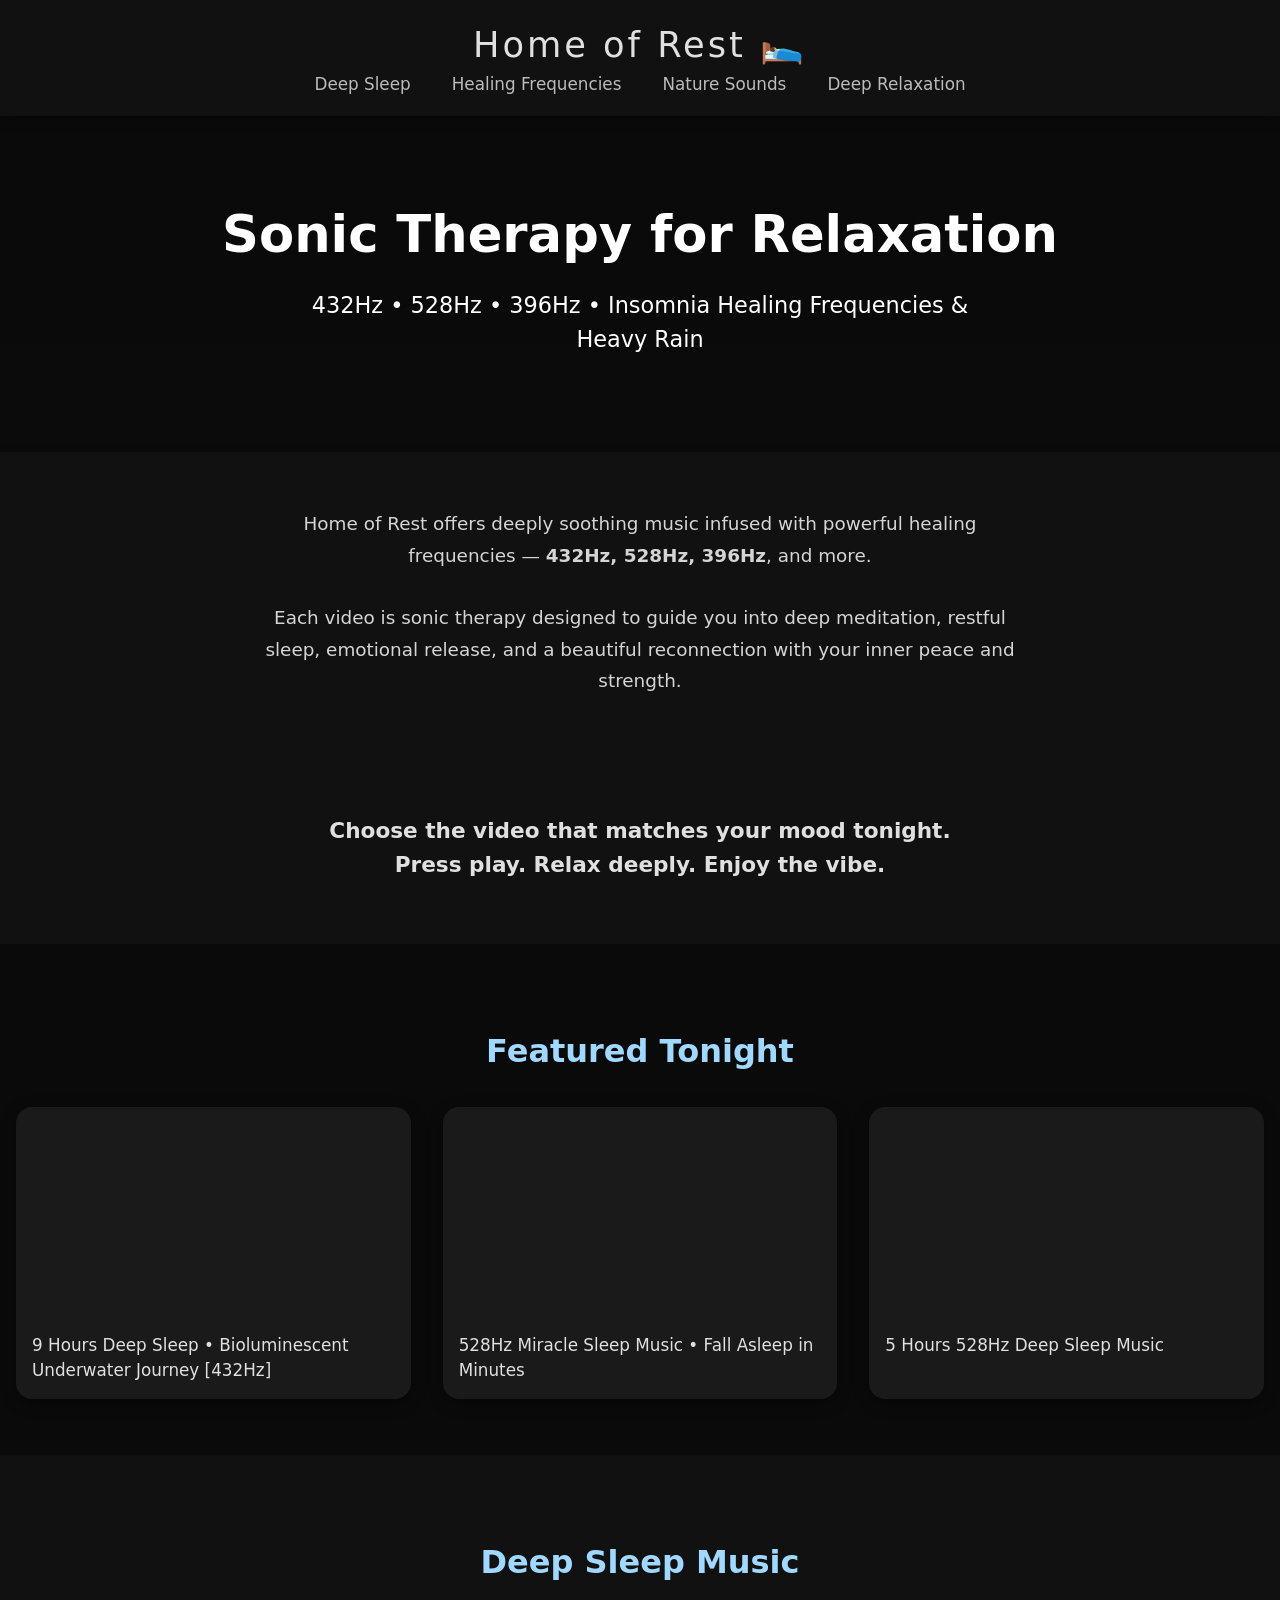
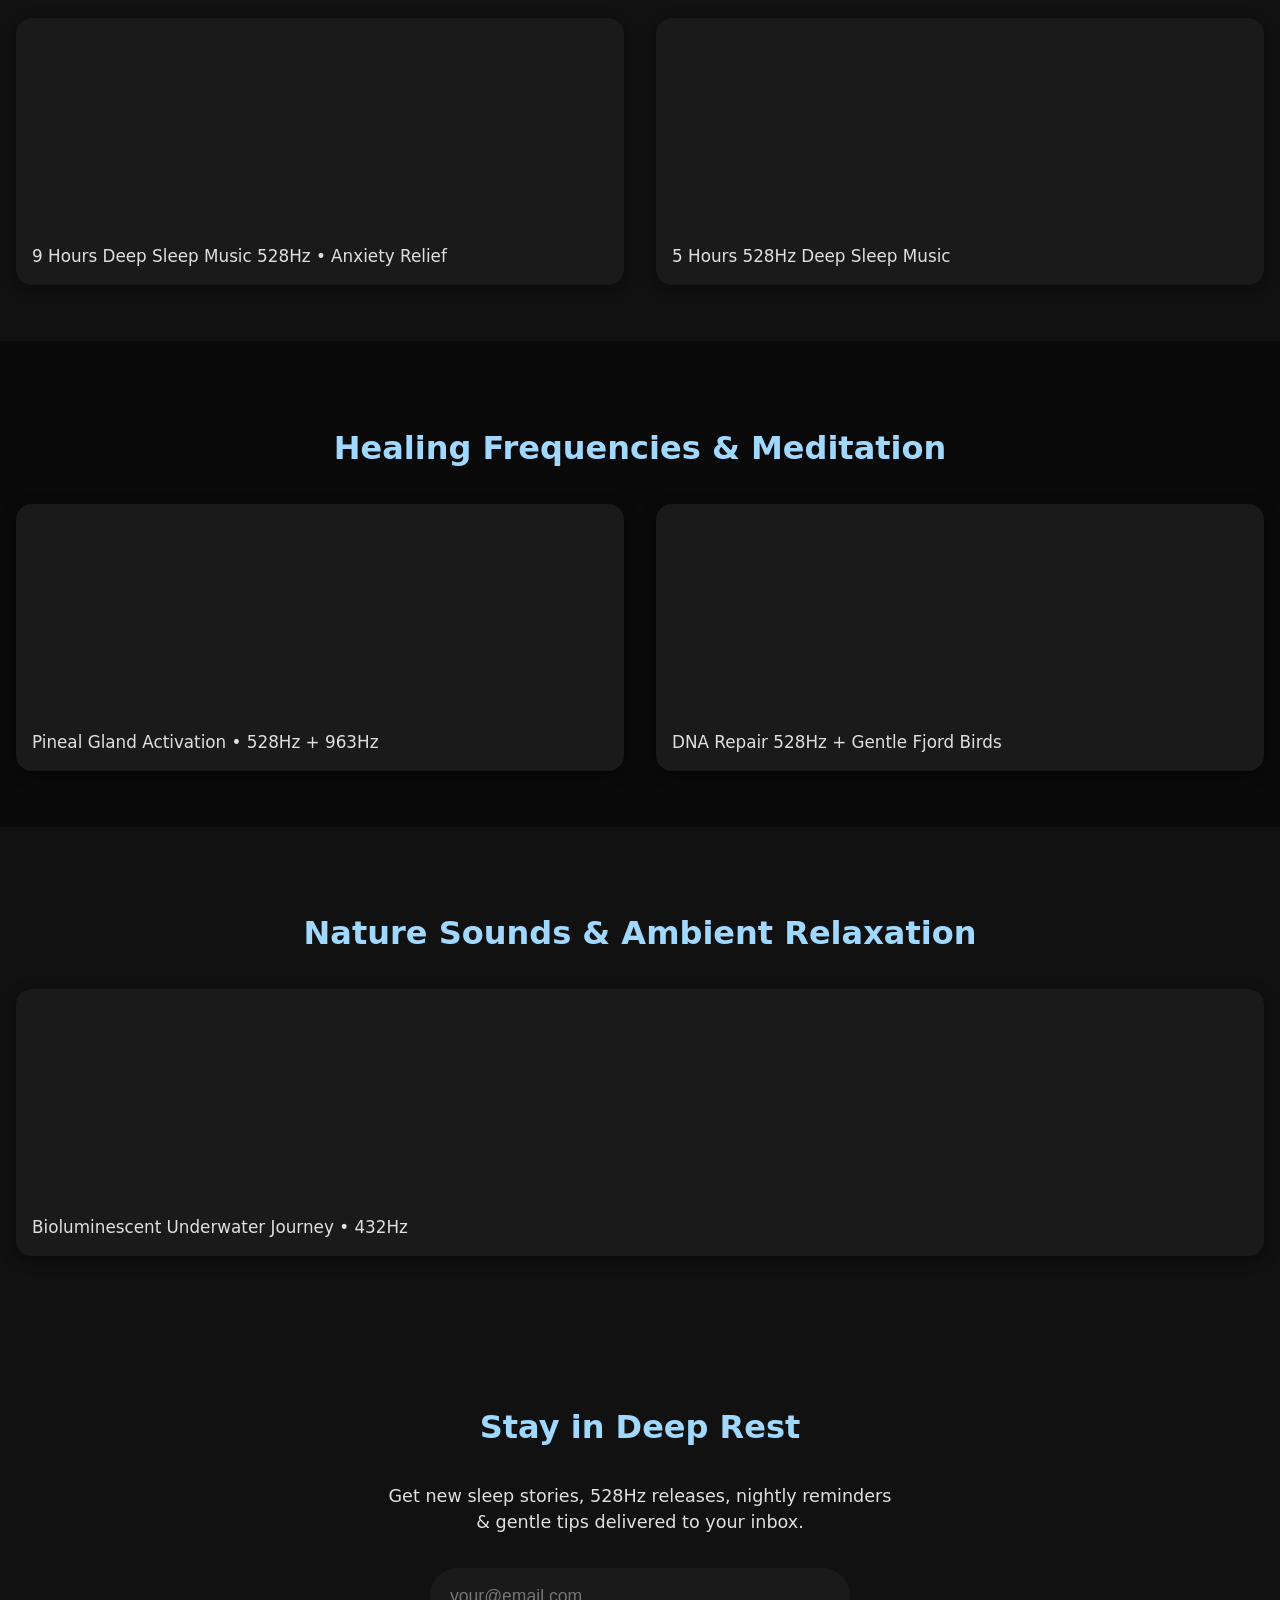
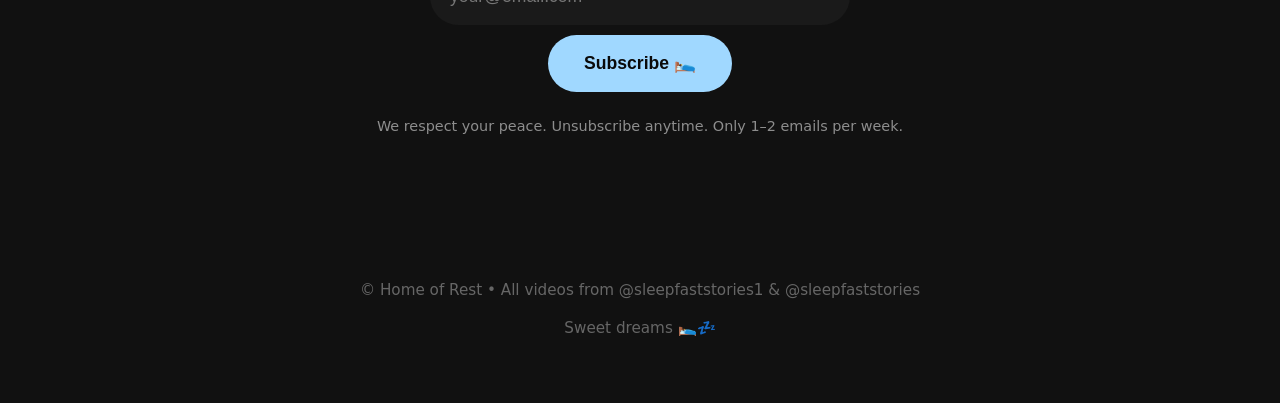
==== index.html @ 543c3721 "Update index.html" ====
<!DOCTYPE html>
<html lang="en">
<head>
  <meta charset="UTF-8">
  <meta name="viewport" content="width=device-width, initial-scale=1.0">
  <meta name="robots" content="index, follow">
  <title>Home of Rest • Deep Sleep Music, 528Hz Healing Frequencies & Relaxation</title>
  <meta name="description" content="Sonic therapy with 432Hz, 528Hz & 396Hz healing frequencies. Deep sleep, meditation, emotional release and inner peace.">
  <style>
    body { font-family: system-ui, -apple-system, sans-serif; background: #0a0a0a; color: #e0e0e0; margin: 0; padding: 0; line-height: 1.5; }
    header { background: #111; padding: 1.2rem; text-align: center; position: sticky; top: 0; z-index: 10; box-shadow: 0 2px 10px rgba(0,0,0,0.5); }
    .logo { font-size: 2.2rem; font-weight: 300; letter-spacing: 3px; }
    nav a { color: #bbb; margin: 0 18px; text-decoration: none; font-size: 1.05rem; }
    nav a:hover { color: #a0d8ff; }
    .hero { text-align: center; padding: 5rem 1rem; background: linear-gradient(rgba(10,10,10,0.75), rgba(10,10,10,0.85)), url('https://source.unsplash.com/1600x900/?night-rain-forest'); background-size: cover; color: white; }
    .hero h1 { font-size: 3.2rem; margin: 0 0 1rem; }
    .section { padding: 3.5rem 1rem; max-width: 1280px; margin: 0 auto; }
    h2 { text-align: center; font-size: 2rem; margin-bottom: 2rem; color: #a0d8ff; }
    .grid { display: grid; grid-template-columns: repeat(auto-fit, minmax(340px, 1fr)); gap: 2rem; }
    .video-card { background: #1a1a1a; border-radius: 16px; overflow: hidden; box-shadow: 0 4px 15px rgba(0,0,0,0.4); transition: transform 0.3s; }
    .video-card:hover { transform: translateY(-4px); }
    .video-card iframe { width: 100%; height: 210px; border: none; display: block; }
    .video-card p { padding: 1rem; margin: 0; font-size: 1.05rem; font-weight: 500; }
    .cta { text-align: center; padding: 2.5rem 1rem; background: #111; font-size: 1.35rem; line-height: 1.6; }
    footer { text-align: center; padding: 3rem 1rem; background: #111; color: #666; font-size: 0.95rem; }
  </style>
</head>
<body>

  <header>
    <div class="logo">Home of Rest 🛌</div>
    <nav>
      <a href="#deep-sleep">Deep Sleep</a>
      <a href="#healing">Healing Frequencies</a>
      <a href="#nature">Nature Sounds</a>
      <a href="#relax">Deep Relaxation</a>
    </nav>
  </header>

  <div class="hero">
    <h1>Sonic Therapy for Relaxation</h1>
    <p style="font-size:1.4rem; max-width:720px; margin:1rem auto;">432Hz • 528Hz • 396Hz • Insomnia Healing Frequencies & Heavy Rain</p>
  </div>

  <div class="section" style="background:#111; text-align:center;">
    <p style="max-width:780px; margin:0 auto; font-size:1.15rem; line-height:1.7; opacity:0.95;">
      Home of Rest offers deeply soothing music infused with powerful healing frequencies — <strong>432Hz, 528Hz, 396Hz</strong>, and more.<br><br>
      Each video is sonic therapy designed to guide you into deep meditation, restful sleep, emotional release, and a beautiful reconnection with your inner peace and strength.
    </p>
  </div>

  <div class="cta">
    <p><strong>Choose the video that matches your mood tonight.<br>Press play. Relax deeply. Enjoy the vibe.</strong></p>
  </div>

  <div class="section" id="featured">
    <h2>Featured Tonight</h2>
    <div class="grid">
      <div class="video-card">
        <iframe src="https://www.youtube.com/embed/kQUmLfw-R58" allowfullscreen></iframe>
        <p>9 Hours Deep Sleep • Bioluminescent Underwater Journey [432Hz]</p>
      </div>
      <div class="video-card">
        <iframe src="https://www.youtube.com/embed/dL4SFnjAPlw" allowfullscreen></iframe>
        <p>528Hz Miracle Sleep Music • Fall Asleep in Minutes</p>
      </div>
      <div class="video-card">
        <iframe src="https://www.youtube.com/embed/VW9ZrmOWJ4M" allowfullscreen></iframe>
        <p>5 Hours 528Hz Deep Sleep Music</p>
      </div>
    </div>
  </div>

  <div class="section" id="deep-sleep" style="background:#111;">
    <h2>Deep Sleep Music</h2>
    <div class="grid">
      <div class="video-card">
        <iframe src="https://www.youtube.com/embed/8RaMwIqfG2k" allowfullscreen></iframe>
        <p>9 Hours Deep Sleep Music 528Hz • Anxiety Relief</p>
      </div>
      <div class="video-card">
        <iframe src="https://www.youtube.com/embed/VW9ZrmOWJ4M" allowfullscreen></iframe>
        <p>5 Hours 528Hz Deep Sleep Music</p>
      </div>
    </div>
  </div>

  <div class="section" id="healing">
    <h2>Healing Frequencies & Meditation</h2>
    <div class="grid">
      <div class="video-card">
        <iframe src="https://www.youtube.com/embed/jPrvs97K0NI" allowfullscreen></iframe>
        <p>Pineal Gland Activation • 528Hz + 963Hz</p>
      </div>
      <div class="video-card">
        <iframe src="https://www.youtube.com/embed/lF4EjirkoG8" allowfullscreen></iframe>
        <p>DNA Repair 528Hz + Gentle Fjord Birds</p>
      </div>
    </div>
  </div>

  <div class="section" id="nature" style="background:#111;">
    <h2>Nature Sounds & Ambient Relaxation</h2>
    <div class="grid">
      <div class="video-card">
        <iframe src="https://www.youtube.com/embed/kQUmLfw-R58" allowfullscreen></iframe>
        <p>Bioluminescent Underwater Journey • 432Hz</p>
      </div>
    </div>
  </div>

  <div class="section" style="background:#111; text-align:center; padding:4rem 1rem;" id="newsletter">
    <h2 style="color:#a0d8ff;">Stay in Deep Rest</h2>
    <p style="max-width:520px; margin:0 auto 2rem; font-size:1.1rem;">Get new sleep stories, 528Hz releases, nightly reminders & gentle tips delivered to your inbox.</p>
   
    <form id="subscribeForm" action="/subscribe" method="POST" style="max-width:420px; margin:0 auto; display:flex; gap:10px; flex-wrap:wrap; justify-content:center;">
      <input type="email" name="email" id="emailInput" placeholder="your@email.com" required style="flex:1; min-width:240px; padding:18px 20px; border:none; border-radius:50px; background:#1a1a1a; color:#e0e0e0; font-size:1.1rem;">
      <button type="submit" style="padding:18px 36px; background:#a0d8ff; color:#0a0a0a; border:none; border-radius:50px; font-weight:600; font-size:1.1rem; cursor:pointer;">Subscribe 🛌</button>
    </form>

    <div id="successMessage" style="display:none; color:#a0d8ff; font-size:1.3rem; margin-top:20px;">
      ✅ Thank you! You're now part of Home of Rest.<br>
      <span style="font-size:1.1rem;">Welcome to the calmest corner of the internet 🌙</span>
    </div>
   
    <p style="font-size:0.9rem; opacity:0.6; margin-top:1.5rem;">We respect your peace. Unsubscribe anytime. Only 1–2 emails per week.</p>
  </div>

  <footer>
    <p>© Home of Rest • All videos from @sleepfaststories1 &amp; @sleepfaststories</p>
    <p style="margin-top:0.5rem;">Sweet dreams 🛌💤</p>
  </footer>

  <!-- FIXED TRACKING - Both access log and video log -->
  <script>
    let sessionId = 'session-' + Date.now() + '-' + Math.random().toString(36).substr(2, 9);

    async function logVisit(duration = null) {
      try {
        await fetch('/log-visit', {
          method: 'POST',
          headers: { 'Content-Type': 'application/json' },
          body: JSON.stringify({ session_id: sessionId, duration: duration }),
          keepalive: true
        });
      } catch (e) {}
    }

    async function logVideo(videoId, videoTitle, watchTime) {
      try {
        await fetch('/log-video', {
          method: 'POST',
          headers: { 'Content-Type': 'application/json' },
          body: JSON.stringify({
            session_id: sessionId,
            video_id: videoId,
            video_title: videoTitle,
            watch_time_seconds: watchTime
          }),
          keepalive: true
        });
      } catch (e) {}
    }

    // Enable YouTube API
    document.querySelectorAll('iframe[src*="youtube.com"]').forEach(iframe => {
      let src = iframe.src;
      if (src.indexOf('enablejsapi') === -1) {
        src += (src.indexOf('?') === -1 ? '?' : '&') + 'enablejsapi=1';
        iframe.src = src;
      }
    });

    const tag = document.createElement('script');
    tag.src = "https://www.youtube.com/iframe_api";
    document.head.appendChild(tag);

    window.onYouTubeIframeAPIReady = function() {
      document.querySelectorAll('iframe[src*="youtube.com"]').forEach(iframe => {
        const videoId = iframe.src.split('/embed/')[1]?.split('?')[0] || 'unknown';
        const titleEl = iframe.closest('.video-card')?.querySelector('p');
        const videoTitle = titleEl ? titleEl.textContent.trim() : 'Unknown Video';

        new YT.Player(iframe, {
          events: {
            'onStateChange': (event) => {
              if (event.data === YT.PlayerState.PLAYING) {
                const interval = setInterval(() => {
                  if (event.target.getPlayerState() === YT.PlayerState.PLAYING) {
                    const currentTime = Math.round(event.target.getCurrentTime());
                    logVideo(videoId, videoTitle, currentTime);
                  }
                }, 15000);
              }
            }
          }
        });
      });
    };

    // Page visit logging
    window.addEventListener('load', () => logVisit());
    window.addEventListener('beforeunload', () => {
      const timeSpent = Math.round((Date.now() - performance.timing.navigationStart) / 1000);
      logVisit(timeSpent);
    });

    setInterval(() => {
      const timeSpent = Math.round((Date.now() - performance.timing.navigationStart) / 1000);
      logVisit(timeSpent);
    }, 30000);
  </script>
</body>
</html>
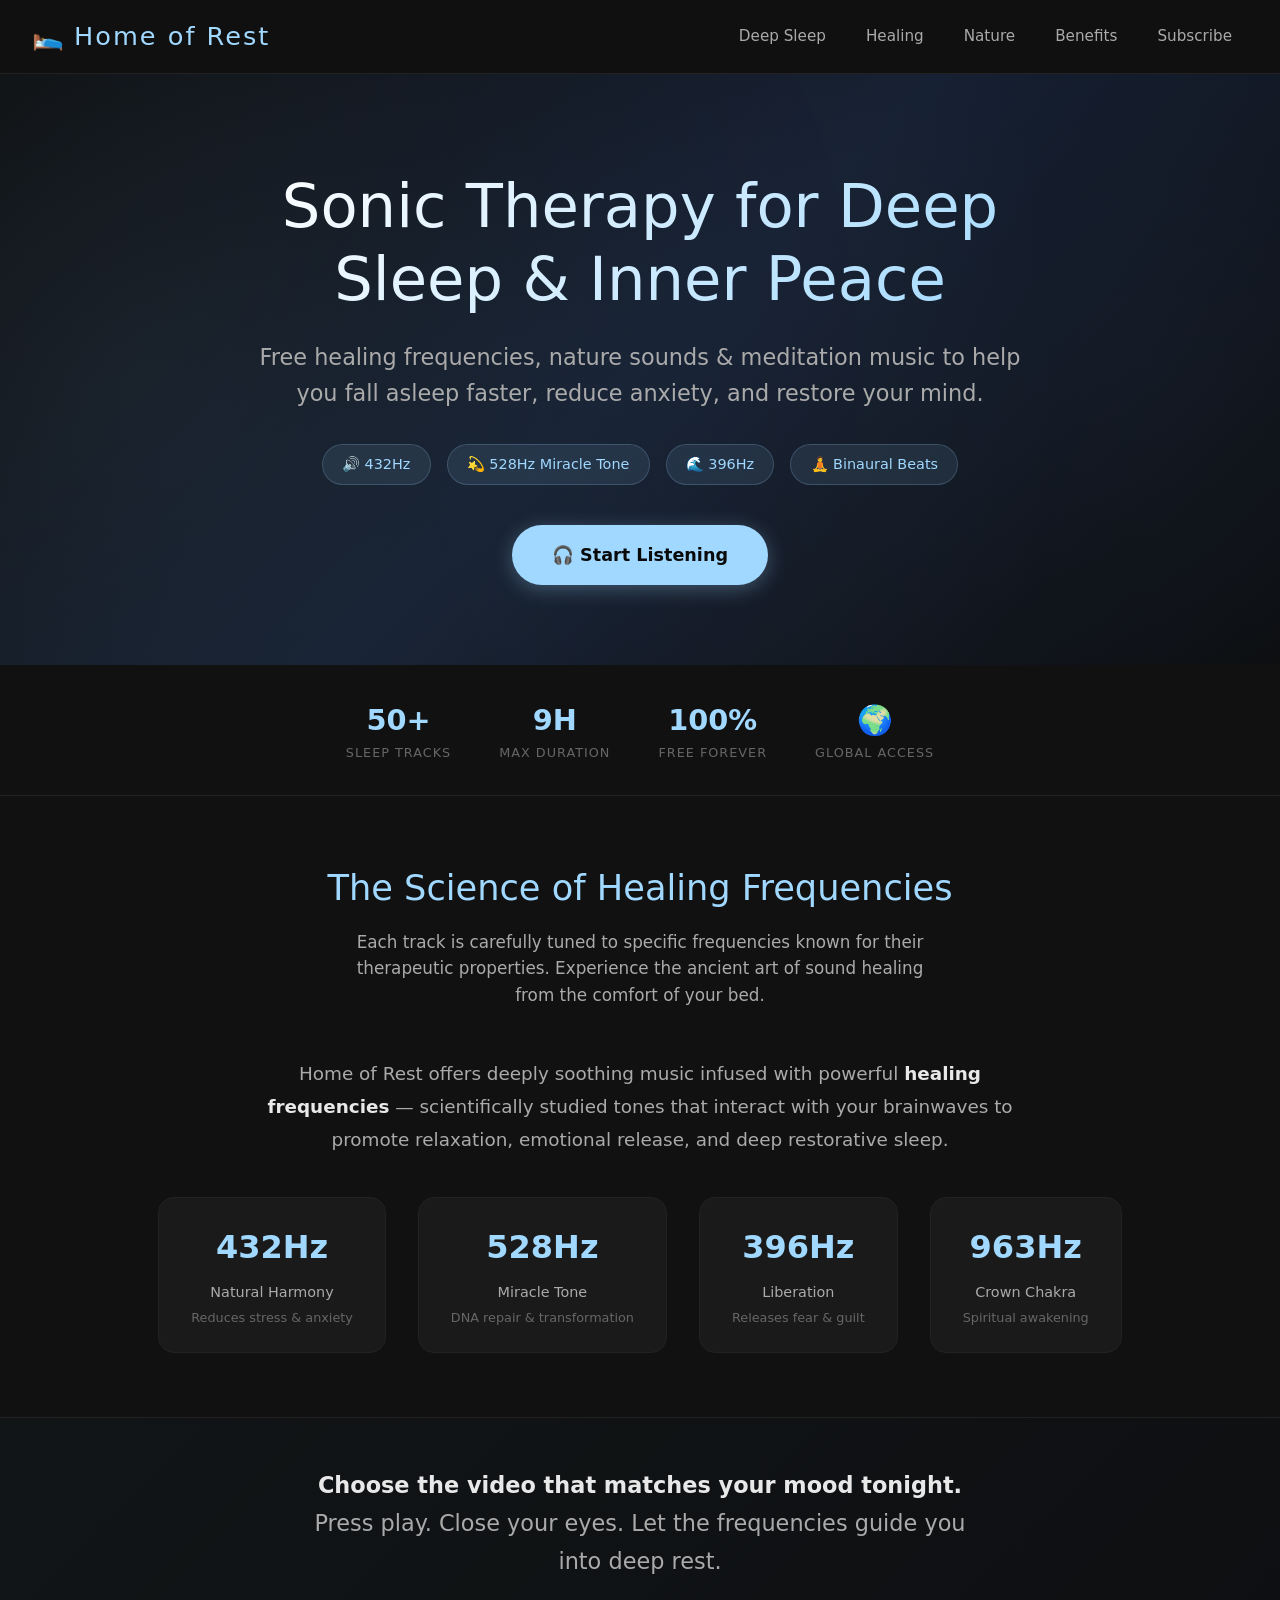
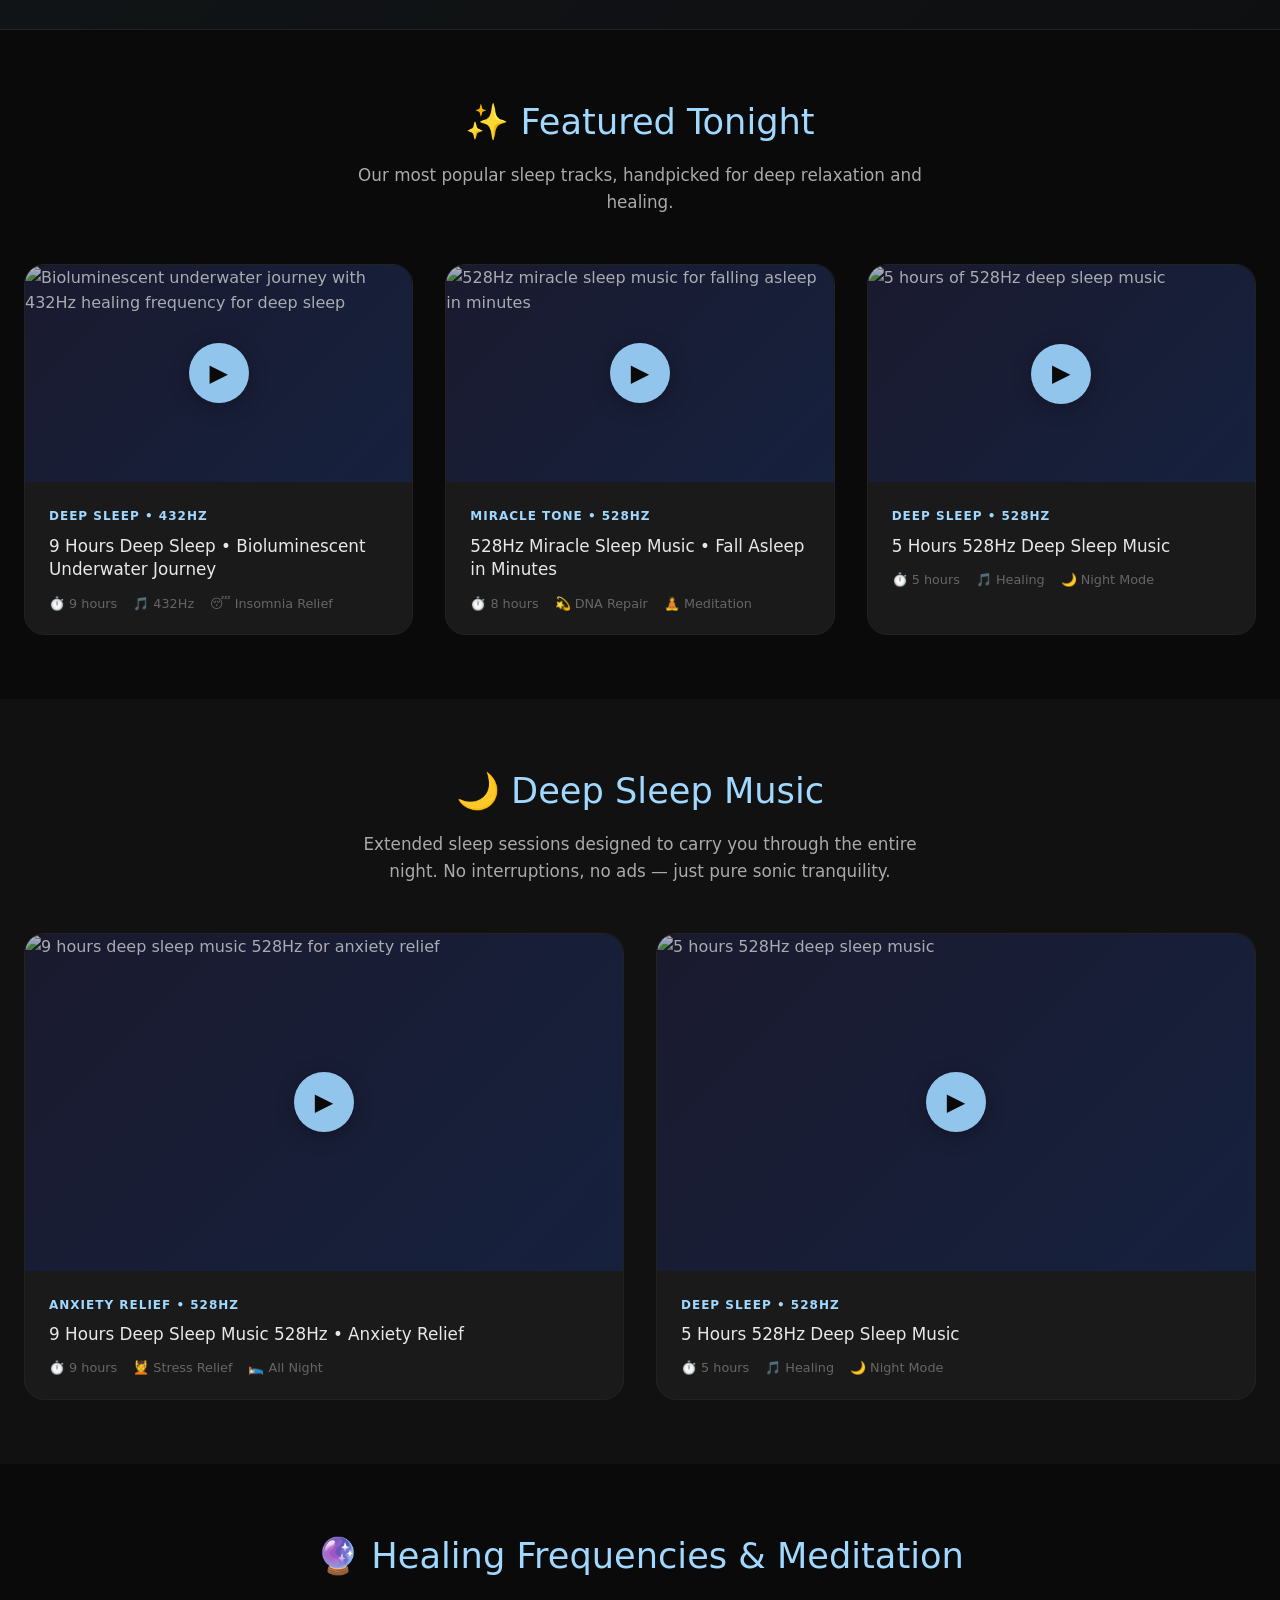
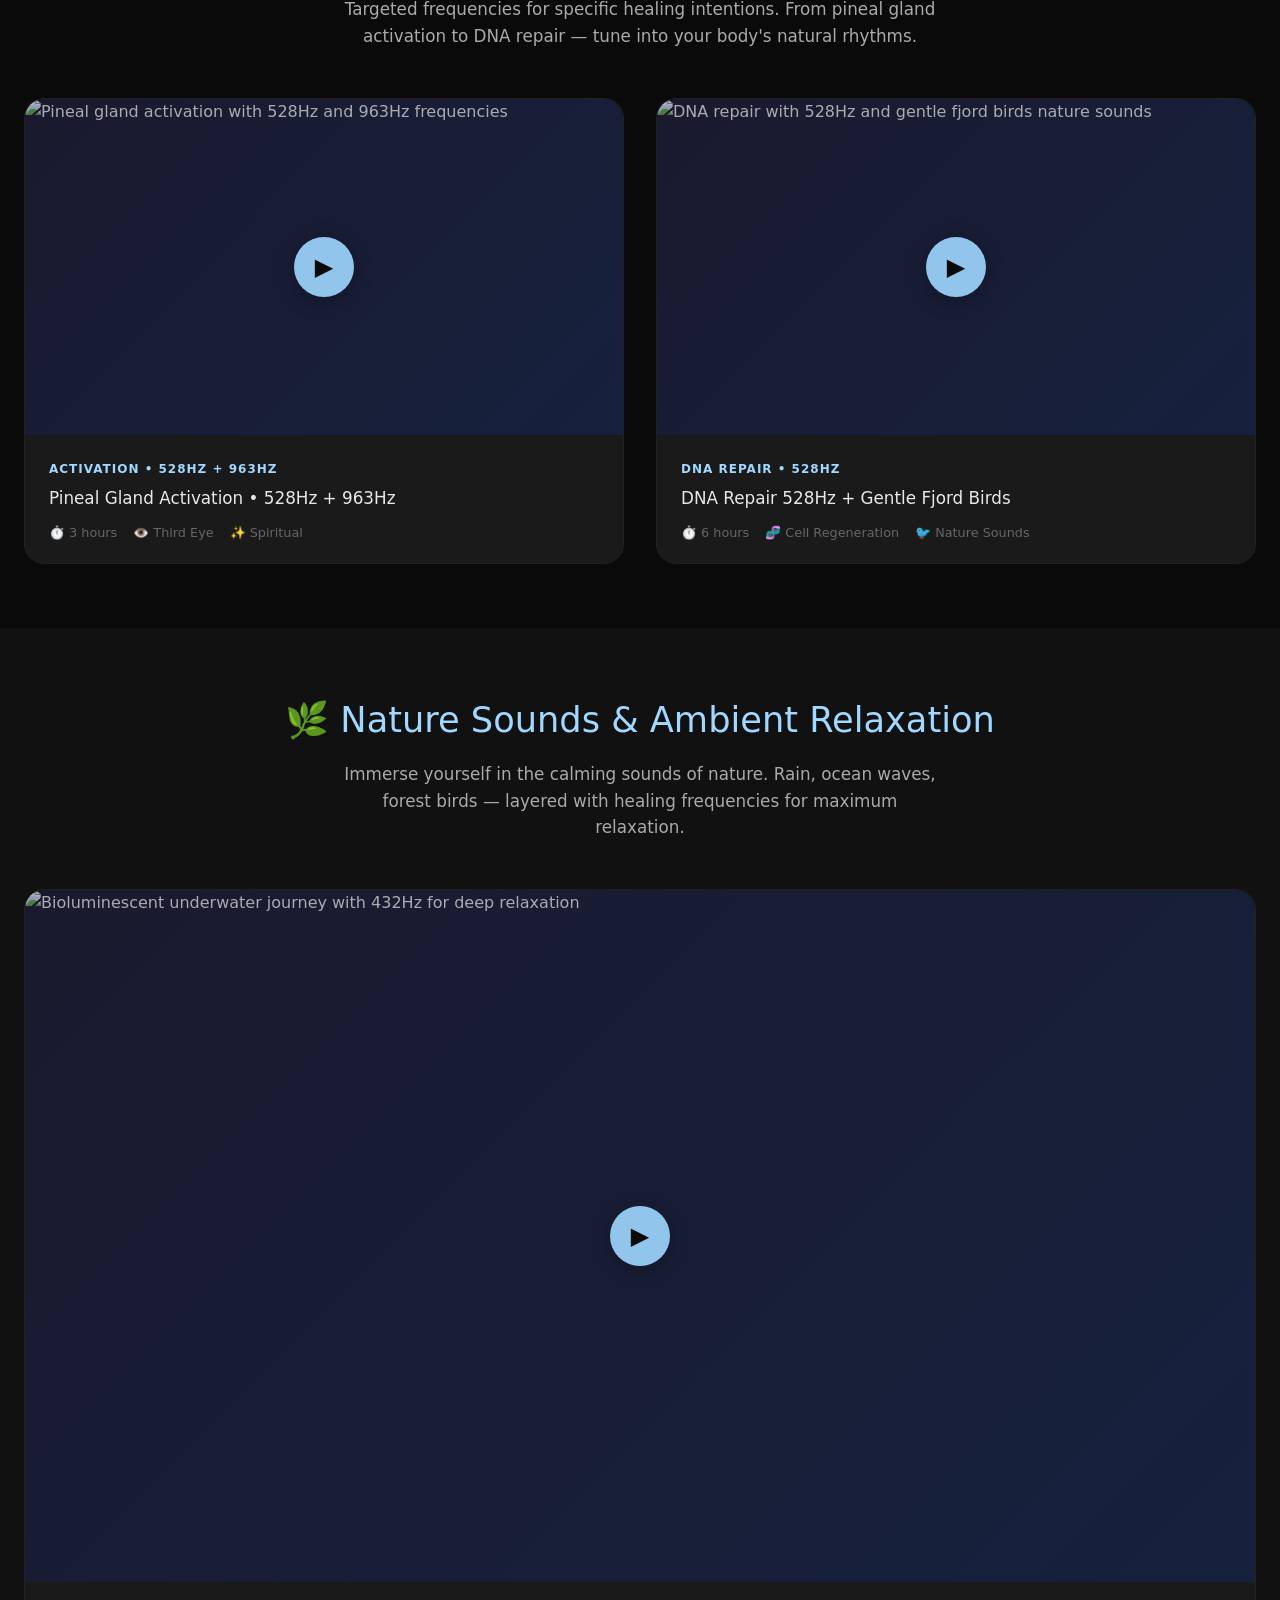
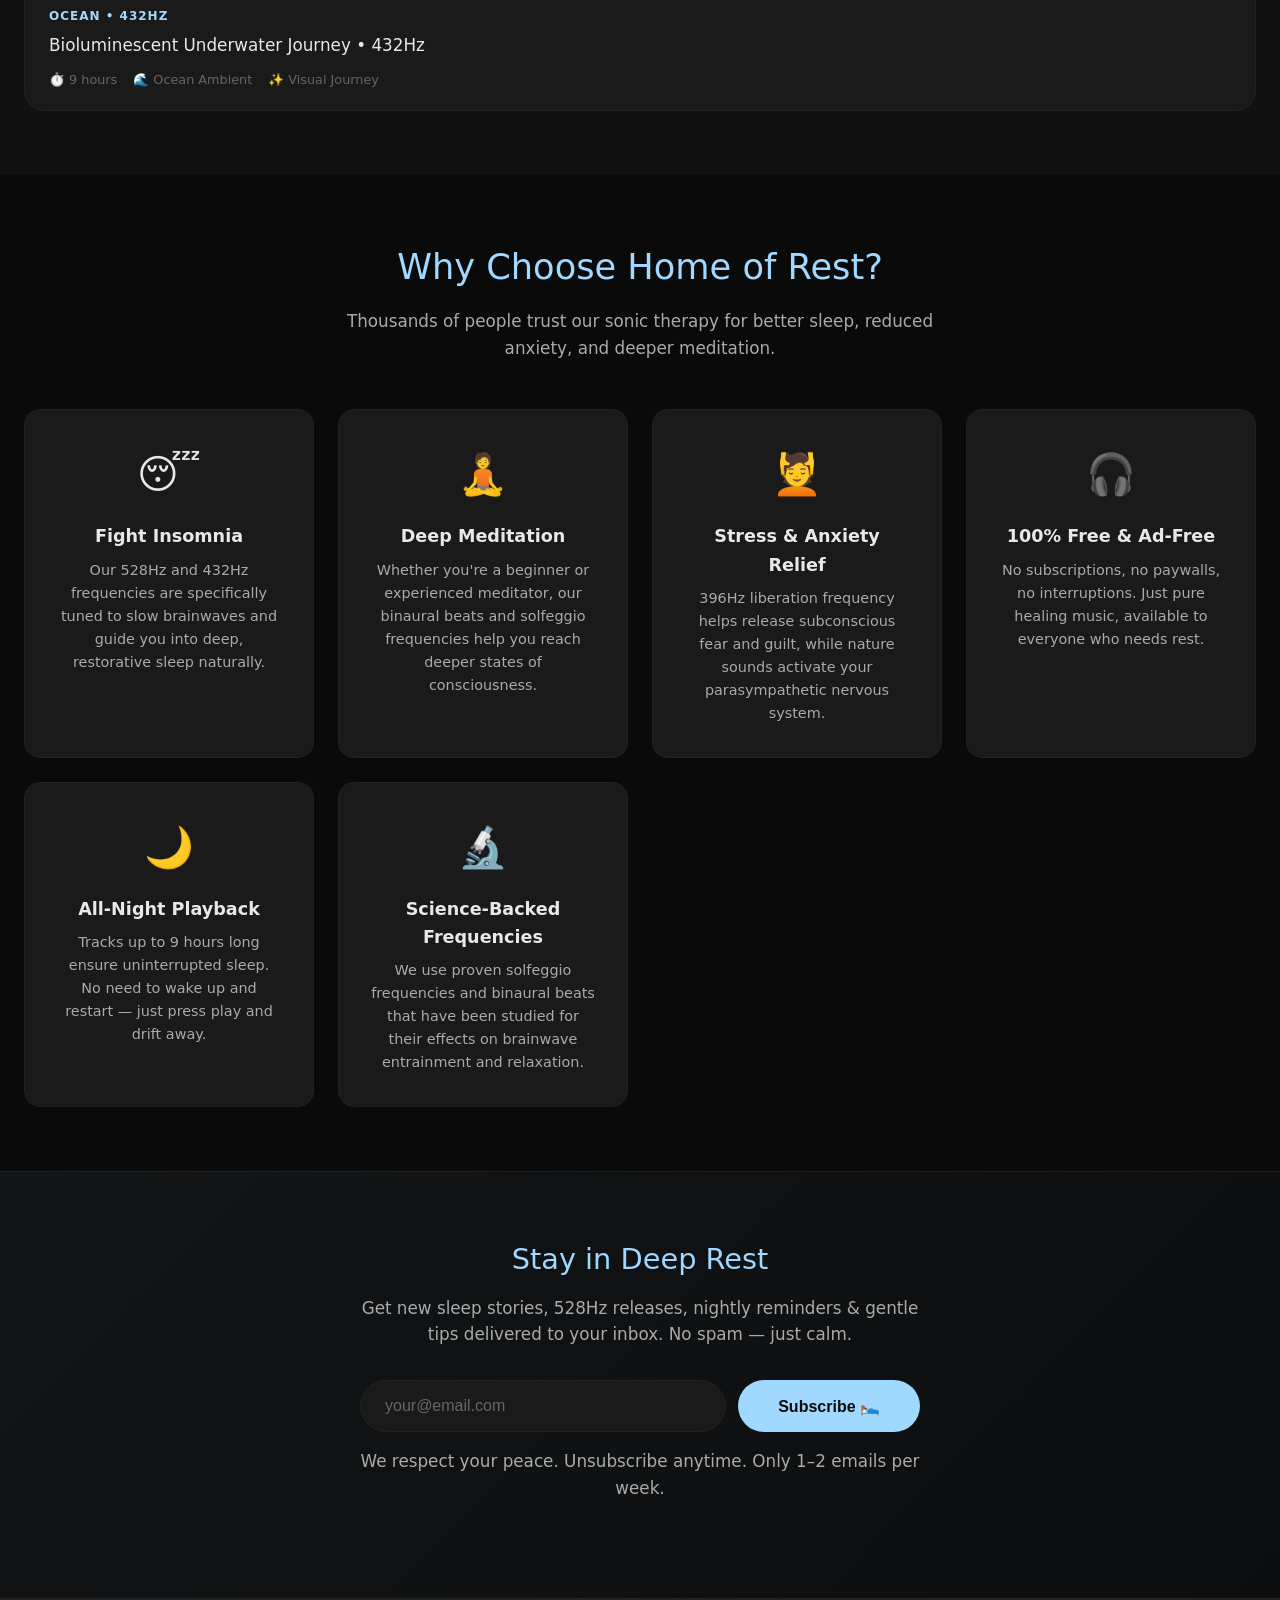
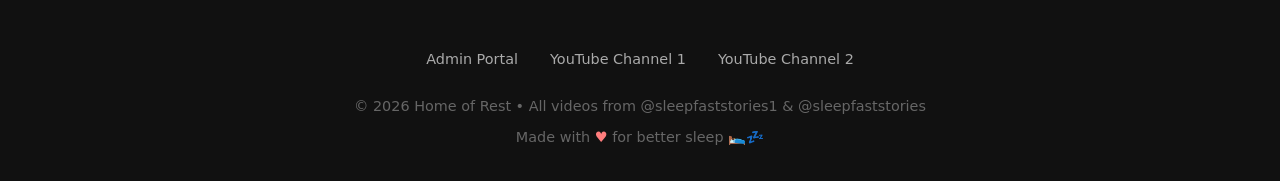
==== commit 5f9ae841: "Update index.html" ====
--- a/index.html
+++ b/index.html
@@ -3,136 +3,1120 @@
 <head>
   <meta charset="UTF-8">
   <meta name="viewport" content="width=device-width, initial-scale=1.0">
-  <meta name="robots" content="index, follow">
-  <title>Home of Rest • Deep Sleep Music, 528Hz Healing Frequencies & Relaxation</title>
-  <meta name="description" content="Sonic therapy with 432Hz, 528Hz & 396Hz healing frequencies. Deep sleep, meditation, emotional release and inner peace.">
+  <meta name="robots" content="index, follow, max-image-preview:large, max-snippet:-1, max-video-preview:-1">
+
+  <!-- Primary SEO -->
+  <title>Home of Rest 🛌 Deep Sleep Music | 528Hz Healing Frequencies & Relaxation</title>
+  <meta name="description" content="Free deep sleep music with 432Hz, 528Hz & 396Hz healing frequencies. Sonic therapy for insomnia, anxiety relief, meditation, yoga & spa. Fall asleep in minutes with nature sounds & binaural beats.">
+  <meta name="keywords" content="deep sleep music, 528Hz healing frequency, 432Hz meditation, sleep music for insomnia, healing frequencies, binaural beats, nature sounds sleep, anxiety relief music, spa music, yoga meditation music, sleep therapy, relaxation music, miracle tone 528Hz, DNA repair frequency, stress relief sounds">
+  <link rel="canonical" href="https://homeofrest.pages.dev/">
+
+  <!-- Open Graph / Facebook -->
+  <meta property="og:type" content="website">
+  <meta property="og:url" content="https://homeofrest.pages.dev/">
+  <meta property="og:title" content="Home of Rest 🛌 Deep Sleep Music & Healing Frequencies">
+  <meta property="og:description" content="Free sonic therapy with 432Hz, 528Hz & 396Hz healing frequencies. Deep sleep, meditation, anxiety relief & inner peace.">
+  <meta property="og:image" content="https://homeofrest.pages.dev/og-image.jpg">
+  <meta property="og:site_name" content="Home of Rest">
+
+  <!-- Twitter -->
+  <meta property="twitter:card" content="summary_large_image">
+  <meta property="twitter:url" content="https://homeofrest.pages.dev/">
+  <meta property="twitter:title" content="Home of Rest 🛌 Deep Sleep Music & Healing Frequencies">
+  <meta property="twitter:description" content="Free sonic therapy with 432Hz, 528Hz & 396Hz healing frequencies. Deep sleep, meditation, anxiety relief & inner peace.">
+  <meta property="twitter:image" content="https://homeofrest.pages.dev/og-image.jpg">
+
+  <!-- Structured Data - Website -->
+  <script type="application/ld+json">
+  {
+    "@context": "https://schema.org",
+    "@type": "WebSite",
+    "name": "Home of Rest",
+    "url": "https://homeofrest.pages.dev/",
+    "description": "Free deep sleep music with 432Hz, 528Hz & 396Hz healing frequencies for insomnia, anxiety relief, meditation and relaxation.",
+    "potentialAction": {
+      "@type": "SearchAction",
+      "target": "https://homeofrest.pages.dev/?q={search_term_string}",
+      "query-input": "required name=search_term_string"
+    }
+  }
+  </script>
+
+  <!-- Structured Data - Organization -->
+  <script type="application/ld+json">
+  {
+    "@context": "https://schema.org",
+    "@type": "Organization",
+    "name": "Home of Rest",
+    "url": "https://homeofrest.pages.dev/",
+    "logo": "https://homeofrest.pages.dev/logo.png",
+    "sameAs": [
+      "https://www.youtube.com/@sleepfaststories1",
+      "https://www.youtube.com/@sleepfaststories"
+    ]
+  }
+  </script>
+
+  <!-- Structured Data - VideoCollection -->
+  <script type="application/ld+json">
+  {
+    "@context": "https://schema.org",
+    "@type": "ItemList",
+    "itemListElement": [
+      {
+        "@type": "VideoObject",
+        "name": "9 Hours Deep Sleep • Bioluminescent Underwater Journey [432Hz]",
+        "description": "Deep sleep music with 432Hz healing frequency. Bioluminescent underwater journey for insomnia relief and deep relaxation.",
+        "thumbnailUrl": "https://img.youtube.com/vi/kQUmLfw-R58/maxresdefault.jpg",
+        "uploadDate": "2026-01-01",
+        "duration": "PT9H",
+        "contentUrl": "https://www.youtube.com/watch?v=kQUmLfw-R58",
+        "embedUrl": "https://www.youtube.com/embed/kQUmLfw-R58"
+      },
+      {
+        "@type": "VideoObject",
+        "name": "528Hz Miracle Sleep Music • Fall Asleep in Minutes",
+        "description": "528Hz miracle tone sleep music. Fall asleep fast with the love frequency for DNA repair and deep healing.",
+        "thumbnailUrl": "https://img.youtube.com/vi/dL4SFnjAPlw/maxresdefault.jpg",
+        "uploadDate": "2026-01-01",
+        "duration": "PT8H",
+        "contentUrl": "https://www.youtube.com/watch?v=dL4SFnjAPlw",
+        "embedUrl": "https://www.youtube.com/embed/dL4SFnjAPlw"
+      }
+    ]
+  }
+  </script>
+
+  <!-- Favicon -->
+  <link rel="icon" href="data:image/svg+xml,<svg xmlns=%22http://www.w3.org/2000/svg%22 viewBox=%220 0 100 100%22><text y=%22.9em%22 font-size=%2290%22>🛌</text></svg>">
+
   <style>
-    body { font-family: system-ui, -apple-system, sans-serif; background: #0a0a0a; color: #e0e0e0; margin: 0; padding: 0; line-height: 1.5; }
-    header { background: #111; padding: 1.2rem; text-align: center; position: sticky; top: 0; z-index: 10; box-shadow: 0 2px 10px rgba(0,0,0,0.5); }
-    .logo { font-size: 2.2rem; font-weight: 300; letter-spacing: 3px; }
-    nav a { color: #bbb; margin: 0 18px; text-decoration: none; font-size: 1.05rem; }
-    nav a:hover { color: #a0d8ff; }
-    .hero { text-align: center; padding: 5rem 1rem; background: linear-gradient(rgba(10,10,10,0.75), rgba(10,10,10,0.85)), url('https://source.unsplash.com/1600x900/?night-rain-forest'); background-size: cover; color: white; }
-    .hero h1 { font-size: 3.2rem; margin: 0 0 1rem; }
-    .section { padding: 3.5rem 1rem; max-width: 1280px; margin: 0 auto; }
-    h2 { text-align: center; font-size: 2rem; margin-bottom: 2rem; color: #a0d8ff; }
-    .grid { display: grid; grid-template-columns: repeat(auto-fit, minmax(340px, 1fr)); gap: 2rem; }
-    .video-card { background: #1a1a1a; border-radius: 16px; overflow: hidden; box-shadow: 0 4px 15px rgba(0,0,0,0.4); transition: transform 0.3s; }
-    .video-card:hover { transform: translateY(-4px); }
-    .video-card iframe { width: 100%; height: 210px; border: none; display: block; }
-    .video-card p { padding: 1rem; margin: 0; font-size: 1.05rem; font-weight: 500; }
-    .cta { text-align: center; padding: 2.5rem 1rem; background: #111; font-size: 1.35rem; line-height: 1.6; }
-    footer { text-align: center; padding: 3rem 1rem; background: #111; color: #666; font-size: 0.95rem; }
+    :root {
+      --bg-primary: #0a0a0a;
+      --bg-secondary: #111;
+      --bg-card: #1a1a1a;
+      --bg-hover: #222;
+      --text-primary: #e8e8e8;
+      --text-secondary: #aaa;
+      --text-muted: #666;
+      --accent: #a0d8ff;
+      --accent-soft: rgba(160, 216, 255, 0.1);
+      --accent-glow: rgba(160, 216, 255, 0.3);
+      --success: #7dd87d;
+      --border: #222;
+      --gradient-hero: linear-gradient(135deg, rgba(10,10,10,0.9) 0%, rgba(20,30,50,0.85) 50%, rgba(10,10,10,0.95) 100%);
+    }
+
+    * { box-sizing: border-box; margin: 0; padding: 0; }
+
+    html { scroll-behavior: smooth; }
+
+    body { 
+      font-family: 'Segoe UI', system-ui, -apple-system, BlinkMacSystemFont, sans-serif; 
+      background: var(--bg-primary); 
+      color: var(--text-primary); 
+      line-height: 1.6;
+      overflow-x: hidden;
+    }
+
+    /* Scrollbar */
+    ::-webkit-scrollbar { width: 8px; }
+    ::-webkit-scrollbar-track { background: var(--bg-primary); }
+    ::-webkit-scrollbar-thumb { background: #333; border-radius: 4px; }
+    ::-webkit-scrollbar-thumb:hover { background: #444; }
+
+    /* Header */
+    header { 
+      background: rgba(17, 17, 17, 0.95); 
+      padding: 1rem 2rem; 
+      display: flex; 
+      justify-content: space-between; 
+      align-items: center;
+      position: sticky;
+      top: 0; 
+      z-index: 1000; 
+      backdrop-filter: blur(20px);
+      border-bottom: 1px solid var(--border);
+      transition: all 0.3s ease;
+    }
+
+    .logo { 
+      font-size: 1.6rem; 
+      font-weight: 300; 
+      letter-spacing: 2px; 
+      color: var(--accent);
+      display: flex;
+      align-items: center;
+      gap: 0.5rem;
+      text-decoration: none;
+    }
+
+    .logo:hover { opacity: 0.9; }
+
+    nav { display: flex; gap: 0.5rem; }
+    nav a { 
+      color: var(--text-secondary); 
+      padding: 0.5rem 1rem;
+      text-decoration: none; 
+      font-size: 0.95rem;
+      border-radius: 8px;
+      transition: all 0.2s ease;
+      position: relative;
+    }
+    nav a:hover { 
+      color: var(--accent); 
+      background: var(--accent-soft);
+    }
+    nav a::after {
+      content: '';
+      position: absolute;
+      bottom: 0;
+      left: 50%;
+      width: 0;
+      height: 2px;
+      background: var(--accent);
+      transition: all 0.3s ease;
+      transform: translateX(-50%);
+    }
+    nav a:hover::after { width: 60%; }
+
+    .mobile-menu-btn {
+      display: none;
+      background: none;
+      border: none;
+      color: var(--text-primary);
+      font-size: 1.5rem;
+      cursor: pointer;
+    }
+
+    /* Hero */
+    .hero { 
+      text-align: center; 
+      padding: 6rem 1.5rem 5rem; 
+      background: var(--gradient-hero);
+      position: relative;
+      overflow: hidden;
+    }
+
+    .hero::before {
+      content: '';
+      position: absolute;
+      top: -50%;
+      left: -50%;
+      width: 200%;
+      height: 200%;
+      background: radial-gradient(circle at 30% 50%, rgba(160, 216, 255, 0.08) 0%, transparent 50%),
+                  radial-gradient(circle at 70% 50%, rgba(120, 180, 255, 0.05) 0%, transparent 40%);
+      animation: float 20s ease-in-out infinite;
+      pointer-events: none;
+    }
+
+    @keyframes float {
+      0%, 100% { transform: translate(0, 0) rotate(0deg); }
+      33% { transform: translate(30px, -30px) rotate(1deg); }
+      66% { transform: translate(-20px, 20px) rotate(-1deg); }
+    }
+
+    .hero-content { position: relative; z-index: 1; max-width: 800px; margin: 0 auto; }
+
+    .hero h1 { 
+      font-size: clamp(2.2rem, 5vw, 3.8rem); 
+      font-weight: 300;
+      line-height: 1.2;
+      margin-bottom: 1.5rem;
+      background: linear-gradient(135deg, #fff 0%, var(--accent) 100%);
+      -webkit-background-clip: text;
+      -webkit-text-fill-color: transparent;
+      background-clip: text;
+    }
+
+    .hero-subtitle {
+      font-size: clamp(1.1rem, 2.5vw, 1.4rem);
+      color: var(--text-secondary);
+      margin-bottom: 2rem;
+      font-weight: 300;
+    }
+
+    .hero-badges {
+      display: flex;
+      justify-content: center;
+      gap: 1rem;
+      flex-wrap: wrap;
+      margin-bottom: 2.5rem;
+    }
+
+    .hero-badge {
+      background: var(--accent-soft);
+      border: 1px solid rgba(160, 216, 255, 0.2);
+      color: var(--accent);
+      padding: 0.5rem 1.2rem;
+      border-radius: 50px;
+      font-size: 0.9rem;
+      font-weight: 500;
+      backdrop-filter: blur(10px);
+    }
+
+    .hero-cta {
+      display: inline-flex;
+      align-items: center;
+      gap: 0.5rem;
+      background: var(--accent);
+      color: #0a0a0a;
+      padding: 1rem 2.5rem;
+      border-radius: 50px;
+      text-decoration: none;
+      font-weight: 600;
+      font-size: 1.1rem;
+      transition: all 0.3s ease;
+      box-shadow: 0 4px 20px var(--accent-glow);
+    }
+    .hero-cta:hover {
+      transform: translateY(-2px);
+      box-shadow: 0 8px 30px var(--accent-glow);
+    }
+
+    /* Stats Bar */
+    .stats-bar {
+      display: flex;
+      justify-content: center;
+      gap: 3rem;
+      padding: 2rem;
+      background: var(--bg-secondary);
+      border-bottom: 1px solid var(--border);
+      flex-wrap: wrap;
+    }
+    .stat-item { text-align: center; }
+    .stat-value { 
+      font-size: 1.8rem; 
+      font-weight: 600; 
+      color: var(--accent);
+    }
+    .stat-label { 
+      color: var(--text-muted); 
+      font-size: 0.8rem; 
+      text-transform: uppercase;
+      letter-spacing: 1px;
+    }
+
+    /* Sections */
+    .section { 
+      padding: 4rem 1.5rem; 
+      max-width: 1280px; 
+      margin: 0 auto; 
+    }
+
+    .section-alt { background: var(--bg-secondary); }
+
+    .section-header {
+      text-align: center;
+      margin-bottom: 3rem;
+    }
+
+    .section-header h2 { 
+      font-size: clamp(1.6rem, 3vw, 2.2rem); 
+      font-weight: 300;
+      color: var(--accent);
+      margin-bottom: 0.75rem;
+    }
+
+    .section-header p {
+      color: var(--text-secondary);
+      max-width: 600px;
+      margin: 0 auto;
+      font-size: 1.05rem;
+    }
+
+    /* About */
+    .about-content {
+      max-width: 800px;
+      margin: 0 auto;
+      text-align: center;
+      font-size: 1.15rem;
+      line-height: 1.8;
+      color: var(--text-secondary);
+    }
+    .about-content strong { color: var(--text-primary); }
+
+    .frequency-grid {
+      display: flex;
+      justify-content: center;
+      gap: 2rem;
+      margin-top: 2.5rem;
+      flex-wrap: wrap;
+    }
+    .freq-card {
+      background: var(--bg-card);
+      border: 1px solid var(--border);
+      border-radius: 16px;
+      padding: 1.5rem 2rem;
+      text-align: center;
+      transition: all 0.3s ease;
+      min-width: 160px;
+    }
+    .freq-card:hover {
+      transform: translateY(-4px);
+      border-color: var(--accent);
+      box-shadow: 0 8px 30px rgba(0,0,0,0.3);
+    }
+    .freq-card .freq-hz {
+      font-size: 2rem;
+      font-weight: 700;
+      color: var(--accent);
+      margin-bottom: 0.5rem;
+    }
+    .freq-card .freq-name {
+      font-size: 0.9rem;
+      color: var(--text-secondary);
+      margin-bottom: 0.25rem;
+    }
+    .freq-card .freq-desc {
+      font-size: 0.8rem;
+      color: var(--text-muted);
+    }
+
+    /* CTA Banner */
+    .cta-banner {
+      text-align: center;
+      padding: 3rem 1.5rem;
+      background: linear-gradient(135deg, rgba(160, 216, 255, 0.05) 0%, rgba(120, 180, 255, 0.03) 100%);
+      border-top: 1px solid var(--border);
+      border-bottom: 1px solid var(--border);
+    }
+    .cta-banner p {
+      font-size: clamp(1.1rem, 2vw, 1.4rem);
+      color: var(--text-secondary);
+      max-width: 700px;
+      margin: 0 auto;
+      line-height: 1.7;
+    }
+    .cta-banner strong { color: var(--text-primary); }
+
+    /* Video Grid */
+    .grid { 
+      display: grid; 
+      grid-template-columns: repeat(auto-fit, minmax(360px, 1fr)); 
+      gap: 2rem; 
+    }
+
+    .video-card { 
+      background: var(--bg-card); 
+      border-radius: 20px; 
+      overflow: hidden;
+      border: 1px solid var(--border);
+      transition: all 0.4s cubic-bezier(0.4, 0, 0.2, 1);
+      position: relative;
+    }
+    .video-card:hover { 
+      transform: translateY(-8px) scale(1.01);
+      border-color: rgba(160, 216, 255, 0.3);
+      box-shadow: 0 20px 60px rgba(0,0,0,0.4), 0 0 40px rgba(160, 216, 255, 0.05);
+    }
+
+    .video-wrapper {
+      position: relative;
+      padding-bottom: 56.25%;
+      background: #000;
+      overflow: hidden;
+    }
+    .video-wrapper iframe {
+      position: absolute;
+      top: 0;
+      left: 0;
+      width: 100%;
+      height: 100%;
+      border: none;
+    }
+    .video-wrapper .video-placeholder {
+      position: absolute;
+      top: 0;
+      left: 0;
+      width: 100%;
+      height: 100%;
+      display: flex;
+      align-items: center;
+      justify-content: center;
+      background: linear-gradient(135deg, #1a1a2e 0%, #16213e 100%);
+      cursor: pointer;
+      transition: opacity 0.3s;
+    }
+    .video-wrapper .video-placeholder img {
+      width: 100%;
+      height: 100%;
+      object-fit: cover;
+      opacity: 0.7;
+      transition: opacity 0.3s;
+    }
+    .video-wrapper .video-placeholder:hover img { opacity: 0.9; }
+    .video-wrapper .play-btn {
+      position: absolute;
+      width: 60px;
+      height: 60px;
+      background: rgba(160, 216, 255, 0.9);
+      border-radius: 50%;
+      display: flex;
+      align-items: center;
+      justify-content: center;
+      font-size: 1.5rem;
+      color: #0a0a0a;
+      transition: all 0.3s ease;
+      box-shadow: 0 4px 20px rgba(0,0,0,0.3);
+    }
+    .video-wrapper .video-placeholder:hover .play-btn {
+      transform: scale(1.1);
+      background: var(--accent);
+    }
+
+    .video-card .video-info { padding: 1.25rem 1.5rem; }
+    .video-card .video-category {
+      display: inline-block;
+      font-size: 0.75rem;
+      font-weight: 600;
+      text-transform: uppercase;
+      letter-spacing: 1px;
+      color: var(--accent);
+      margin-bottom: 0.5rem;
+    }
+    .video-card .video-title { 
+      font-size: 1.05rem; 
+      font-weight: 500;
+      color: var(--text-primary);
+      line-height: 1.4;
+      margin-bottom: 0.75rem;
+    }
+    .video-card .video-meta {
+      display: flex;
+      gap: 1rem;
+      font-size: 0.8rem;
+      color: var(--text-muted);
+    }
+    .video-card .video-meta span {
+      display: flex;
+      align-items: center;
+      gap: 0.3rem;
+    }
+
+    /* Benefits */
+    .benefits-grid {
+      display: grid;
+      grid-template-columns: repeat(auto-fit, minmax(280px, 1fr));
+      gap: 1.5rem;
+    }
+    .benefit-card {
+      background: var(--bg-card);
+      border: 1px solid var(--border);
+      border-radius: 16px;
+      padding: 2rem;
+      text-align: center;
+      transition: all 0.3s ease;
+    }
+    .benefit-card:hover {
+      border-color: var(--accent);
+      transform: translateY(-4px);
+    }
+    .benefit-icon {
+      font-size: 2.5rem;
+      margin-bottom: 1rem;
+    }
+    .benefit-card h3 {
+      font-size: 1.1rem;
+      font-weight: 600;
+      color: var(--text-primary);
+      margin-bottom: 0.5rem;
+    }
+    .benefit-card p {
+      font-size: 0.9rem;
+      color: var(--text-secondary);
+      line-height: 1.6;
+    }
+
+    /* Newsletter */
+    .newsletter-section {
+      background: linear-gradient(135deg, rgba(160, 216, 255, 0.05) 0%, rgba(120, 180, 255, 0.02) 100%);
+      border-top: 1px solid var(--border);
+      border-bottom: 1px solid var(--border);
+    }
+
+    .newsletter-content {
+      max-width: 560px;
+      margin: 0 auto;
+      text-align: center;
+    }
+
+    .newsletter-content h2 {
+      color: var(--accent);
+      font-size: 1.8rem;
+      font-weight: 300;
+      margin-bottom: 0.75rem;
+    }
+    .newsletter-content > p {
+      color: var(--text-secondary);
+      margin-bottom: 2rem;
+      font-size: 1.05rem;
+    }
+
+    .newsletter-form {
+      display: flex;
+      gap: 0.75rem;
+      flex-wrap: wrap;
+      justify-content: center;
+      margin-bottom: 1rem;
+    }
+
+    .newsletter-form input {
+      flex: 1;
+      min-width: 260px;
+      padding: 1rem 1.5rem;
+      border: 1px solid var(--border);
+      border-radius: 50px;
+      background: var(--bg-card);
+      color: var(--text-primary);
+      font-size: 1rem;
+      transition: all 0.3s ease;
+    }
+    .newsletter-form input:focus {
+      outline: none;
+      border-color: var(--accent);
+      box-shadow: 0 0 0 3px var(--accent-soft);
+    }
+    .newsletter-form input::placeholder { color: var(--text-muted); }
+
+    .newsletter-form button {
+      padding: 1rem 2.5rem;
+      background: var(--accent);
+      color: #0a0a0a;
+      border: none;
+      border-radius: 50px;
+      font-weight: 600;
+      font-size: 1rem;
+      cursor: pointer;
+      transition: all 0.3s ease;
+      white-space: nowrap;
+    }
+    .newsletter-form button:hover {
+      transform: translateY(-2px);
+      box-shadow: 0 8px 25px var(--accent-glow);
+    }
+    .newsletter-form button:disabled {
+      opacity: 0.6;
+      cursor: not-allowed;
+      transform: none;
+    }
+
+    .success-message {
+      display: none;
+      background: rgba(125, 216, 125, 0.1);
+      border: 1px solid rgba(125, 216, 125, 0.3);
+      color: var(--success);
+      padding: 1.25rem;
+      border-radius: 12px;
+      font-size: 1.1rem;
+      margin-top: 1rem;
+      animation: fadeInUp 0.5s ease;
+    }
+    .success-message.show { display: block; }
+
+    .error-message {
+      display: none;
+      background: rgba(255, 100, 100, 0.1);
+      border: 1px solid rgba(255, 100, 100, 0.3);
+      color: #ff7d7d;
+      padding: 1rem;
+      border-radius: 12px;
+      font-size: 0.95rem;
+      margin-top: 1rem;
+    }
+    .error-message.show { display: block; }
+
+    @keyframes fadeInUp {
+      from { opacity: 0; transform: translateY(10px); }
+      to { opacity: 1; transform: translateY(0); }
+    }
+
+    .privacy-note {
+      font-size: 0.85rem;
+      color: var(--text-muted);
+      margin-top: 1rem;
+    }
+
+    /* Footer */
+    footer {
+      text-align: center;
+      padding: 3rem 1.5rem 2rem;
+      background: var(--bg-secondary);
+      border-top: 1px solid var(--border);
+    }
+    .footer-links {
+      display: flex;
+      justify-content: center;
+      gap: 2rem;
+      margin-bottom: 1.5rem;
+      flex-wrap: wrap;
+    }
+    .footer-links a {
+      color: var(--text-secondary);
+      text-decoration: none;
+      font-size: 0.9rem;
+      transition: color 0.2s;
+    }
+    .footer-links a:hover { color: var(--accent); }
+    footer p { color: var(--text-muted); font-size: 0.9rem; }
+    footer .footer-heart { color: #ff7d7d; }
+
+    /* Back to Top */
+    .back-to-top {
+      position: fixed;
+      bottom: 2rem;
+      right: 2rem;
+      width: 48px;
+      height: 48px;
+      background: var(--bg-card);
+      border: 1px solid var(--border);
+      border-radius: 50%;
+      color: var(--accent);
+      font-size: 1.2rem;
+      cursor: pointer;
+      display: flex;
+      align-items: center;
+      justify-content: center;
+      opacity: 0;
+      visibility: hidden;
+      transition: all 0.3s ease;
+      z-index: 999;
+      box-shadow: 0 4px 15px rgba(0,0,0,0.3);
+    }
+    .back-to-top.visible {
+      opacity: 1;
+      visibility: visible;
+    }
+    .back-to-top:hover {
+      background: var(--accent);
+      color: #0a0a0a;
+      transform: translateY(-3px);
+    }
+
+    /* Responsive */
+    @media (max-width: 768px) {
+      header { padding: 1rem; }
+      .logo { font-size: 1.3rem; }
+      nav { display: none; }
+      nav.open {
+        display: flex;
+        flex-direction: column;
+        position: absolute;
+        top: 100%;
+        left: 0;
+        right: 0;
+        background: var(--bg-secondary);
+        padding: 1rem;
+        border-bottom: 1px solid var(--border);
+        gap: 0.25rem;
+      }
+      .mobile-menu-btn { display: block; }
+      .stats-bar { gap: 1.5rem; }
+      .grid { grid-template-columns: 1fr; }
+      .frequency-grid { gap: 1rem; }
+      .freq-card { min-width: 140px; padding: 1rem; }
+    }
+
+    /* Accessibility */
+    .sr-only {
+      position: absolute;
+      width: 1px;
+      height: 1px;
+      padding: 0;
+      margin: -1px;
+      overflow: hidden;
+      clip: rect(0, 0, 0, 0);
+      white-space: nowrap;
+      border: 0;
+    }
+
+    :focus-visible {
+      outline: 2px solid var(--accent);
+      outline-offset: 2px;
+    }
+
+    /* Reduced motion */
+    @media (prefers-reduced-motion: reduce) {
+      *, *::before, *::after {
+        animation-duration: 0.01ms !important;
+        animation-iteration-count: 1 !important;
+        transition-duration: 0.01ms !important;
+      }
+      html { scroll-behavior: auto; }
+    }
   </style>
+<base target="_blank">
 </head>
 <body>
 
-  <header>
-    <div class="logo">Home of Rest 🛌</div>
-    <nav>
+  <!-- Skip Link for Accessibility -->
+  <a href="#main-content" class="sr-only">Skip to main content</a>
+
+  <header role="banner">
+    <a href="/" class="logo" aria-label="Home of Rest - Deep Sleep Music">
+      <span>🛌</span>
+      <span>Home of Rest</span>
+    </a>
+    <button class="mobile-menu-btn" aria-label="Toggle navigation menu" onclick="document.querySelector('nav').classList.toggle('open')">☰</button>
+    <nav role="navigation" aria-label="Main navigation">
       <a href="#deep-sleep">Deep Sleep</a>
-      <a href="#healing">Healing Frequencies</a>
-      <a href="#nature">Nature Sounds</a>
-      <a href="#relax">Deep Relaxation</a>
+      <a href="#healing">Healing</a>
+      <a href="#nature">Nature</a>
+      <a href="#benefits">Benefits</a>
+      <a href="#newsletter">Subscribe</a>
     </nav>
   </header>
 
-  <div class="hero">
-    <h1>Sonic Therapy for Relaxation</h1>
-    <p style="font-size:1.4rem; max-width:720px; margin:1rem auto;">432Hz • 528Hz • 396Hz • Insomnia Healing Frequencies & Heavy Rain</p>
-  </div>
-
-  <div class="section" style="background:#111; text-align:center;">
-    <p style="max-width:780px; margin:0 auto; font-size:1.15rem; line-height:1.7; opacity:0.95;">
-      Home of Rest offers deeply soothing music infused with powerful healing frequencies — <strong>432Hz, 528Hz, 396Hz</strong>, and more.<br><br>
-      Each video is sonic therapy designed to guide you into deep meditation, restful sleep, emotional release, and a beautiful reconnection with your inner peace and strength.
-    </p>
-  </div>
-
-  <div class="cta">
-    <p><strong>Choose the video that matches your mood tonight.<br>Press play. Relax deeply. Enjoy the vibe.</strong></p>
-  </div>
-
-  <div class="section" id="featured">
-    <h2>Featured Tonight</h2>
-    <div class="grid">
-      <div class="video-card">
-        <iframe src="https://www.youtube.com/embed/kQUmLfw-R58" allowfullscreen></iframe>
-        <p>9 Hours Deep Sleep • Bioluminescent Underwater Journey [432Hz]</p>
-      </div>
-      <div class="video-card">
-        <iframe src="https://www.youtube.com/embed/dL4SFnjAPlw" allowfullscreen></iframe>
-        <p>528Hz Miracle Sleep Music • Fall Asleep in Minutes</p>
-      </div>
-      <div class="video-card">
-        <iframe src="https://www.youtube.com/embed/VW9ZrmOWJ4M" allowfullscreen></iframe>
-        <p>5 Hours 528Hz Deep Sleep Music</p>
+  <main id="main-content">
+
+    <!-- Hero Section -->
+    <section class="hero" aria-label="Hero section">
+      <div class="hero-content">
+        <h1>Sonic Therapy for Deep Sleep & Inner Peace</h1>
+        <p class="hero-subtitle">Free healing frequencies, nature sounds & meditation music to help you fall asleep faster, reduce anxiety, and restore your mind.</p>
+        <div class="hero-badges">
+          <span class="hero-badge">🔊 432Hz</span>
+          <span class="hero-badge">💫 528Hz Miracle Tone</span>
+          <span class="hero-badge">🌊 396Hz</span>
+          <span class="hero-badge">🧘 Binaural Beats</span>
+        </div>
+        <a href="#featured" class="hero-cta" aria-label="Start listening to sleep music">
+          🎧 Start Listening
+        </a>
+      </div>
+    </section>
+
+    <!-- Stats Bar -->
+    <div class="stats-bar" role="region" aria-label="Site statistics">
+      <div class="stat-item">
+        <div class="stat-value">50+</div>
+        <div class="stat-label">Sleep Tracks</div>
+      </div>
+      <div class="stat-item">
+        <div class="stat-value">9H</div>
+        <div class="stat-label">Max Duration</div>
+      </div>
+      <div class="stat-item">
+        <div class="stat-value">100%</div>
+        <div class="stat-label">Free Forever</div>
+      </div>
+      <div class="stat-item">
+        <div class="stat-value">🌍</div>
+        <div class="stat-label">Global Access</div>
       </div>
     </div>
-  </div>
-
-  <div class="section" id="deep-sleep" style="background:#111;">
-    <h2>Deep Sleep Music</h2>
-    <div class="grid">
-      <div class="video-card">
-        <iframe src="https://www.youtube.com/embed/8RaMwIqfG2k" allowfullscreen></iframe>
-        <p>9 Hours Deep Sleep Music 528Hz • Anxiety Relief</p>
-      </div>
-      <div class="video-card">
-        <iframe src="https://www.youtube.com/embed/VW9ZrmOWJ4M" allowfullscreen></iframe>
-        <p>5 Hours 528Hz Deep Sleep Music</p>
-      </div>
+
+    <!-- About / Frequencies Section -->
+    <section class="section section-alt" aria-labelledby="about-heading">
+      <div class="section-header">
+        <h2 id="about-heading">The Science of Healing Frequencies</h2>
+        <p>Each track is carefully tuned to specific frequencies known for their therapeutic properties. Experience the ancient art of sound healing from the comfort of your bed.</p>
+      </div>
+      <div class="about-content">
+        <p>Home of Rest offers deeply soothing music infused with powerful <strong>healing frequencies</strong> — scientifically studied tones that interact with your brainwaves to promote relaxation, emotional release, and deep restorative sleep.</p>
+      </div>
+      <div class="frequency-grid">
+        <div class="freq-card">
+          <div class="freq-hz">432Hz</div>
+          <div class="freq-name">Natural Harmony</div>
+          <div class="freq-desc">Reduces stress & anxiety</div>
+        </div>
+        <div class="freq-card">
+          <div class="freq-hz">528Hz</div>
+          <div class="freq-name">Miracle Tone</div>
+          <div class="freq-desc">DNA repair & transformation</div>
+        </div>
+        <div class="freq-card">
+          <div class="freq-hz">396Hz</div>
+          <div class="freq-name">Liberation</div>
+          <div class="freq-desc">Releases fear & guilt</div>
+        </div>
+        <div class="freq-card">
+          <div class="freq-hz">963Hz</div>
+          <div class="freq-name">Crown Chakra</div>
+          <div class="freq-desc">Spiritual awakening</div>
+        </div>
+      </div>
+    </section>
+
+    <!-- CTA Banner -->
+    <div class="cta-banner">
+      <p><strong>Choose the video that matches your mood tonight.</strong><br>Press play. Close your eyes. Let the frequencies guide you into deep rest.</p>
     </div>
-  </div>
-
-  <div class="section" id="healing">
-    <h2>Healing Frequencies & Meditation</h2>
-    <div class="grid">
-      <div class="video-card">
-        <iframe src="https://www.youtube.com/embed/jPrvs97K0NI" allowfullscreen></iframe>
-        <p>Pineal Gland Activation • 528Hz + 963Hz</p>
-      </div>
-      <div class="video-card">
-        <iframe src="https://www.youtube.com/embed/lF4EjirkoG8" allowfullscreen></iframe>
-        <p>DNA Repair 528Hz + Gentle Fjord Birds</p>
-      </div>
+
+    <!-- Featured Section -->
+    <section class="section" id="featured" aria-labelledby="featured-heading">
+      <div class="section-header">
+        <h2 id="featured-heading">✨ Featured Tonight</h2>
+        <p>Our most popular sleep tracks, handpicked for deep relaxation and healing.</p>
+      </div>
+      <div class="grid">
+        <article class="video-card">
+          <div class="video-wrapper" data-video="kQUmLfw-R58">
+            <div class="video-placeholder" onclick="loadVideo(this, 'kQUmLfw-R58')">
+              <img src="https://img.youtube.com/vi/kQUmLfw-R58/maxresdefault.jpg" alt="Bioluminescent underwater journey with 432Hz healing frequency for deep sleep" loading="lazy">
+              <div class="play-btn">▶</div>
+            </div>
+          </div>
+          <div class="video-info">
+            <span class="video-category">Deep Sleep • 432Hz</span>
+            <h3 class="video-title">9 Hours Deep Sleep • Bioluminescent Underwater Journey</h3>
+            <div class="video-meta">
+              <span>⏱️ 9 hours</span>
+              <span>🎵 432Hz</span>
+              <span>😴 Insomnia Relief</span>
+            </div>
+          </div>
+        </article>
+
+        <article class="video-card">
+          <div class="video-wrapper" data-video="dL4SFnjAPlw">
+            <div class="video-placeholder" onclick="loadVideo(this, 'dL4SFnjAPlw')">
+              <img src="https://img.youtube.com/vi/dL4SFnjAPlw/maxresdefault.jpg" alt="528Hz miracle sleep music for falling asleep in minutes" loading="lazy">
+              <div class="play-btn">▶</div>
+            </div>
+          </div>
+          <div class="video-info">
+            <span class="video-category">Miracle Tone • 528Hz</span>
+            <h3 class="video-title">528Hz Miracle Sleep Music • Fall Asleep in Minutes</h3>
+            <div class="video-meta">
+              <span>⏱️ 8 hours</span>
+              <span>💫 DNA Repair</span>
+              <span>🧘 Meditation</span>
+            </div>
+          </div>
+        </article>
+
+        <article class="video-card">
+          <div class="video-wrapper" data-video="VW9ZrmOWJ4M">
+            <div class="video-placeholder" onclick="loadVideo(this, 'VW9ZrmOWJ4M')">
+              <img src="https://img.youtube.com/vi/VW9ZrmOWJ4M/maxresdefault.jpg" alt="5 hours of 528Hz deep sleep music" loading="lazy">
+              <div class="play-btn">▶</div>
+            </div>
+          </div>
+          <div class="video-info">
+            <span class="video-category">Deep Sleep • 528Hz</span>
+            <h3 class="video-title">5 Hours 528Hz Deep Sleep Music</h3>
+            <div class="video-meta">
+              <span>⏱️ 5 hours</span>
+              <span>🎵 Healing</span>
+              <span>🌙 Night Mode</span>
+            </div>
+          </div>
+        </article>
+      </div>
+    </section>
+
+    <!-- Deep Sleep Section -->
+    <section class="section section-alt" id="deep-sleep" aria-labelledby="deep-sleep-heading">
+      <div class="section-header">
+        <h2 id="deep-sleep-heading">🌙 Deep Sleep Music</h2>
+        <p>Extended sleep sessions designed to carry you through the entire night. No interruptions, no ads — just pure sonic tranquility.</p>
+      </div>
+      <div class="grid">
+        <article class="video-card">
+          <div class="video-wrapper" data-video="8RaMwIqfG2k">
+            <div class="video-placeholder" onclick="loadVideo(this, '8RaMwIqfG2k')">
+              <img src="https://img.youtube.com/vi/8RaMwIqfG2k/maxresdefault.jpg" alt="9 hours deep sleep music 528Hz for anxiety relief" loading="lazy">
+              <div class="play-btn">▶</div>
+            </div>
+          </div>
+          <div class="video-info">
+            <span class="video-category">Anxiety Relief • 528Hz</span>
+            <h3 class="video-title">9 Hours Deep Sleep Music 528Hz • Anxiety Relief</h3>
+            <div class="video-meta">
+              <span>⏱️ 9 hours</span>
+              <span>💆 Stress Relief</span>
+              <span>🛌 All Night</span>
+            </div>
+          </div>
+        </article>
+
+        <article class="video-card">
+          <div class="video-wrapper" data-video="VW9ZrmOWJ4M">
+            <div class="video-placeholder" onclick="loadVideo(this, 'VW9ZrmOWJ4M')">
+              <img src="https://img.youtube.com/vi/VW9ZrmOWJ4M/maxresdefault.jpg" alt="5 hours 528Hz deep sleep music" loading="lazy">
+              <div class="play-btn">▶</div>
+            </div>
+          </div>
+          <div class="video-info">
+            <span class="video-category">Deep Sleep • 528Hz</span>
+            <h3 class="video-title">5 Hours 528Hz Deep Sleep Music</h3>
+            <div class="video-meta">
+              <span>⏱️ 5 hours</span>
+              <span>🎵 Healing</span>
+              <span>🌙 Night Mode</span>
+            </div>
+          </div>
+        </article>
+      </div>
+    </section>
+
+    <!-- Healing Frequencies Section -->
+    <section class="section" id="healing" aria-labelledby="healing-heading">
+      <div class="section-header">
+        <h2 id="healing-heading">🔮 Healing Frequencies & Meditation</h2>
+        <p>Targeted frequencies for specific healing intentions. From pineal gland activation to DNA repair — tune into your body's natural rhythms.</p>
+      </div>
+      <div class="grid">
+        <article class="video-card">
+          <div class="video-wrapper" data-video="jPrvs97K0NI">
+            <div class="video-placeholder" onclick="loadVideo(this, 'jPrvs97K0NI')">
+              <img src="https://img.youtube.com/vi/jPrvs97K0NI/maxresdefault.jpg" alt="Pineal gland activation with 528Hz and 963Hz frequencies" loading="lazy">
+              <div class="play-btn">▶</div>
+            </div>
+          </div>
+          <div class="video-info">
+            <span class="video-category">Activation • 528Hz + 963Hz</span>
+            <h3 class="video-title">Pineal Gland Activation • 528Hz + 963Hz</h3>
+            <div class="video-meta">
+              <span>⏱️ 3 hours</span>
+              <span>👁️ Third Eye</span>
+              <span>✨ Spiritual</span>
+            </div>
+          </div>
+        </article>
+
+        <article class="video-card">
+          <div class="video-wrapper" data-video="lF4EjirkoG8">
+            <div class="video-placeholder" onclick="loadVideo(this, 'lF4EjirkoG8')">
+              <img src="https://img.youtube.com/vi/lF4EjirkoG8/maxresdefault.jpg" alt="DNA repair with 528Hz and gentle fjord birds nature sounds" loading="lazy">
+              <div class="play-btn">▶</div>
+            </div>
+          </div>
+          <div class="video-info">
+            <span class="video-category">DNA Repair • 528Hz</span>
+            <h3 class="video-title">DNA Repair 528Hz + Gentle Fjord Birds</h3>
+            <div class="video-meta">
+              <span>⏱️ 6 hours</span>
+              <span>🧬 Cell Regeneration</span>
+              <span>🐦 Nature Sounds</span>
+            </div>
+          </div>
+        </article>
+      </div>
+    </section>
+
+    <!-- Nature Sounds Section -->
+    <section class="section section-alt" id="nature" aria-labelledby="nature-heading">
+      <div class="section-header">
+        <h2 id="nature-heading">🌿 Nature Sounds & Ambient Relaxation</h2>
+        <p>Immerse yourself in the calming sounds of nature. Rain, ocean waves, forest birds — layered with healing frequencies for maximum relaxation.</p>
+      </div>
+      <div class="grid">
+        <article class="video-card">
+          <div class="video-wrapper" data-video="kQUmLfw-R58">
+            <div class="video-placeholder" onclick="loadVideo(this, 'kQUmLfw-R58')">
+              <img src="https://img.youtube.com/vi/kQUmLfw-R58/maxresdefault.jpg" alt="Bioluminescent underwater journey with 432Hz for deep relaxation" loading="lazy">
+              <div class="play-btn">▶</div>
+            </div>
+          </div>
+          <div class="video-info">
+            <span class="video-category">Ocean • 432Hz</span>
+            <h3 class="video-title">Bioluminescent Underwater Journey • 432Hz</h3>
+            <div class="video-meta">
+              <span>⏱️ 9 hours</span>
+              <span>🌊 Ocean Ambient</span>
+              <span>✨ Visual Journey</span>
+            </div>
+          </div>
+        </article>
+      </div>
+    </section>
+
+    <!-- Benefits Section -->
+    <section class="section" id="benefits" aria-labelledby="benefits-heading">
+      <div class="section-header">
+        <h2 id="benefits-heading">Why Choose Home of Rest?</h2>
+        <p>Thousands of people trust our sonic therapy for better sleep, reduced anxiety, and deeper meditation.</p>
+      </div>
+      <div class="benefits-grid">
+        <div class="benefit-card">
+          <div class="benefit-icon">😴</div>
+          <h3>Fight Insomnia</h3>
+          <p>Our 528Hz and 432Hz frequencies are specifically tuned to slow brainwaves and guide you into deep, restorative sleep naturally.</p>
+        </div>
+        <div class="benefit-card">
+          <div class="benefit-icon">🧘</div>
+          <h3>Deep Meditation</h3>
+          <p>Whether you're a beginner or experienced meditator, our binaural beats and solfeggio frequencies help you reach deeper states of consciousness.</p>
+        </div>
+        <div class="benefit-card">
+          <div class="benefit-icon">💆</div>
+          <h3>Stress & Anxiety Relief</h3>
+          <p>396Hz liberation frequency helps release subconscious fear and guilt, while nature sounds activate your parasympathetic nervous system.</p>
+        </div>
+        <div class="benefit-card">
+          <div class="benefit-icon">🎧</div>
+          <h3>100% Free & Ad-Free</h3>
+          <p>No subscriptions, no paywalls, no interruptions. Just pure healing music, available to everyone who needs rest.</p>
+        </div>
+        <div class="benefit-card">
+          <div class="benefit-icon">🌙</div>
+          <h3>All-Night Playback</h3>
+          <p>Tracks up to 9 hours long ensure uninterrupted sleep. No need to wake up and restart — just press play and drift away.</p>
+        </div>
+        <div class="benefit-card">
+          <div class="benefit-icon">🔬</div>
+          <h3>Science-Backed Frequencies</h3>
+          <p>We use proven solfeggio frequencies and binaural beats that have been studied for their effects on brainwave entrainment and relaxation.</p>
+        </div>
+      </div>
+    </section>
+
+    <!-- Newsletter Section -->
+    <section class="section newsletter-section" id="newsletter" aria-labelledby="newsletter-heading">
+      <div class="newsletter-content">
+        <h2 id="newsletter-heading">Stay in Deep Rest</h2>
+        <p>Get new sleep stories, 528Hz releases, nightly reminders & gentle tips delivered to your inbox. No spam — just calm.</p>
+
+        <form id="subscribeForm" class="newsletter-form" novalidate>
+          <input 
+            type="email" 
+            name="email" 
+            id="emailInput" 
+            placeholder="your@email.com" 
+            required 
+            aria-label="Email address for newsletter subscription"
+            autocomplete="email"
+          >
+          <button type="submit" id="subscribeBtn">
+            <span id="btnText">Subscribe 🛌</span>
+            <span id="btnLoading" style="display:none;">Sending...</span>
+          </button>
+        </form>
+
+        <div id="successMessage" class="success-message" role="status" aria-live="polite">
+          ✅ Thank you! You're now part of Home of Rest.<br>
+          <span style="font-size:0.95rem;opacity:0.8;">Welcome to the calmest corner of the internet 🌙</span>
+        </div>
+
+        <div id="errorMessage" class="error-message" role="alert" aria-live="assertive">
+          Something went wrong. Please try again.
+        </div>
+
+        <p class="privacy-note">We respect your peace. Unsubscribe anytime. Only 1–2 emails per week.</p>
+      </div>
+    </section>
+
+  </main>
+
+  <footer role="contentinfo">
+    <div class="footer-links">
+      <a href="/admin.html">Admin Portal</a>
+      <a href="https://www.youtube.com/@sleepfaststories1" target="_blank" rel="noopener">YouTube Channel 1</a>
+      <a href="https://www.youtube.com/@sleepfaststories" target="_blank" rel="noopener">YouTube Channel 2</a>
     </div>
-  </div>
-
-  <div class="section" id="nature" style="background:#111;">
-    <h2>Nature Sounds & Ambient Relaxation</h2>
-    <div class="grid">
-      <div class="video-card">
-        <iframe src="https://www.youtube.com/embed/kQUmLfw-R58" allowfullscreen></iframe>
-        <p>Bioluminescent Underwater Journey • 432Hz</p>
-      </div>
-    </div>
-  </div>
-
-  <div class="section" style="background:#111; text-align:center; padding:4rem 1rem;" id="newsletter">
-    <h2 style="color:#a0d8ff;">Stay in Deep Rest</h2>
-    <p style="max-width:520px; margin:0 auto 2rem; font-size:1.1rem;">Get new sleep stories, 528Hz releases, nightly reminders & gentle tips delivered to your inbox.</p>
-   
-    <form id="subscribeForm" action="/subscribe" method="POST" style="max-width:420px; margin:0 auto; display:flex; gap:10px; flex-wrap:wrap; justify-content:center;">
-      <input type="email" name="email" id="emailInput" placeholder="your@email.com" required style="flex:1; min-width:240px; padding:18px 20px; border:none; border-radius:50px; background:#1a1a1a; color:#e0e0e0; font-size:1.1rem;">
-      <button type="submit" style="padding:18px 36px; background:#a0d8ff; color:#0a0a0a; border:none; border-radius:50px; font-weight:600; font-size:1.1rem; cursor:pointer;">Subscribe 🛌</button>
-    </form>
-
-    <div id="successMessage" style="display:none; color:#a0d8ff; font-size:1.3rem; margin-top:20px;">
-      ✅ Thank you! You're now part of Home of Rest.<br>
-      <span style="font-size:1.1rem;">Welcome to the calmest corner of the internet 🌙</span>
-    </div>
-   
-    <p style="font-size:0.9rem; opacity:0.6; margin-top:1.5rem;">We respect your peace. Unsubscribe anytime. Only 1–2 emails per week.</p>
-  </div>
-
-  <footer>
-    <p>© Home of Rest • All videos from @sleepfaststories1 &amp; @sleepfaststories</p>
-    <p style="margin-top:0.5rem;">Sweet dreams 🛌💤</p>
+    <p>© 2026 Home of Rest • All videos from @sleepfaststories1 &amp; @sleepfaststories</p>
+    <p style="margin-top:0.5rem;">Made with <span class="footer-heart">♥</span> for better sleep 🛌💤</p>
   </footer>
 
-  <!-- FIXED TRACKING - Both access log and video log -->
+  <button class="back-to-top" id="backToTop" aria-label="Back to top" onclick="window.scrollTo({top:0,behavior:'smooth'})">↑</button>
+
+  <!-- Tracking & Interactivity -->
   <script>
+    // ====== SESSION & TRACKING ======
     let sessionId = 'session-' + Date.now() + '-' + Math.random().toString(36).substr(2, 9);
 
     async function logVisit(duration = null) {
@@ -162,31 +1146,70 @@
       } catch (e) {}
     }
 
-    // Enable YouTube API
-    document.querySelectorAll('iframe[src*="youtube.com"]').forEach(iframe => {
+    // Page visit logging
+    window.addEventListener('load', () => logVisit());
+    window.addEventListener('beforeunload', () => {
+      const timeSpent = Math.round((Date.now() - performance.timing.navigationStart) / 1000);
+      logVisit(timeSpent);
+    });
+    setInterval(() => {
+      const timeSpent = Math.round((Date.now() - performance.timing.navigationStart) / 1000);
+      logVisit(timeSpent);
+    }, 30000);
+
+    // ====== LAZY VIDEO LOADING ======
+    function loadVideo(placeholder, videoId) {
+      const wrapper = placeholder.parentElement;
+      const titleEl = wrapper.closest('.video-card').querySelector('.video-title');
+      const videoTitle = titleEl ? titleEl.textContent.trim() : 'Unknown Video';
+
+      const iframe = document.createElement('iframe');
+      iframe.src = `https://www.youtube.com/embed/${videoId}?autoplay=1&enablejsapi=1`;
+      iframe.allow = 'accelerometer; autoplay; clipboard-write; encrypted-media; gyroscope; picture-in-picture; web-share';
+      iframe.allowFullscreen = true;
+      iframe.title = videoTitle;
+      iframe.style.position = 'absolute';
+      iframe.style.top = '0';
+      iframe.style.left = '0';
+      iframe.style.width = '100%';
+      iframe.style.height = '100%';
+      iframe.style.border = 'none';
+
+      placeholder.style.display = 'none';
+      wrapper.appendChild(iframe);
+
+      // Log video play
+      logVideo(videoId, videoTitle, 0);
+
+      // Setup YouTube API tracking
+      setupVideoTracking(wrapper, videoId, videoTitle);
+    }
+
+    // ====== YOUTUBE API TRACKING ======
+    function setupVideoTracking(wrapper, videoId, videoTitle) {
+      const iframe = wrapper.querySelector('iframe');
+      if (!iframe) return;
+
+      // Enable JS API
       let src = iframe.src;
-      if (src.indexOf('enablejsapi') === -1) {
-        src += (src.indexOf('?') === -1 ? '?' : '&') + 'enablejsapi=1';
-        iframe.src = src;
+      if (!src.includes('enablejsapi=1')) {
+        iframe.src = src + (src.includes('?') ? '&' : '?') + 'enablejsapi=1';
       }
-    });
-
-    const tag = document.createElement('script');
-    tag.src = "https://www.youtube.com/iframe_api";
-    document.head.appendChild(tag);
-
-    window.onYouTubeIframeAPIReady = function() {
-      document.querySelectorAll('iframe[src*="youtube.com"]').forEach(iframe => {
-        const videoId = iframe.src.split('/embed/')[1]?.split('?')[0] || 'unknown';
-        const titleEl = iframe.closest('.video-card')?.querySelector('p');
-        const videoTitle = titleEl ? titleEl.textContent.trim() : 'Unknown Video';
-
+
+      // Load YouTube IFrame API
+      if (!window.YT) {
+        const tag = document.createElement('script');
+        tag.src = 'https://www.youtube.com/iframe_api';
+        document.head.appendChild(tag);
+      }
+
+      window.onYouTubeIframeAPIReady = function() {
         new YT.Player(iframe, {
           events: {
             'onStateChange': (event) => {
               if (event.data === YT.PlayerState.PLAYING) {
                 const interval = setInterval(() => {
-                  if (event.target.getPlayerState() === YT.PlayerState.PLAYING) {
+                  if (event.target.getPlayerState && event.target.getPlayerState() === YT.PlayerState.PLAYING) {
                     const currentTime = Math.round(event.target.getCurrentTime());
                     logVideo(videoId, videoTitle, currentTime);
                   }
@@ -195,20 +1218,92 @@
             }
           }
         });
-      });
-    };
-
-    // Page visit logging
-    window.addEventListener('load', () => logVisit());
-    window.addEventListener('beforeunload', () => {
-      const timeSpent = Math.round((Date.now() - performance.timing.navigationStart) / 1000);
-      logVisit(timeSpent);
+      };
+    }
+
+    // ====== NEWSLETTER FORM (FIXED) ======
+    const subscribeForm = document.getElementById('subscribeForm');
+    const emailInput = document.getElementById('emailInput');
+    const subscribeBtn = document.getElementById('subscribeBtn');
+    const btnText = document.getElementById('btnText');
+    const btnLoading = document.getElementById('btnLoading');
+    const successMessage = document.getElementById('successMessage');
+    const errorMessage = document.getElementById('errorMessage');
+
+    subscribeForm.addEventListener('submit', async function(e) {
+      e.preventDefault();
+
+      // Reset messages
+      successMessage.classList.remove('show');
+      errorMessage.classList.remove('show');
+
+      const email = emailInput.value.trim();
+
+      // Validate
+      if (!email || !email.includes('@') || !email.includes('.')) {
+        errorMessage.textContent = 'Please enter a valid email address.';
+        errorMessage.classList.add('show');
+        emailInput.focus();
+        return;
+      }
+
+      // Loading state
+      subscribeBtn.disabled = true;
+      btnText.style.display = 'none';
+      btnLoading.style.display = 'inline';
+
+      try {
+        const response = await fetch('/subscribe', {
+          method: 'POST',
+          headers: { 'Content-Type': 'application/json' },
+          body: JSON.stringify({ email: email })
+        });
+
+        if (response.ok) {
+          successMessage.classList.add('show');
+          emailInput.value = '';
+          // Hide success after 5 seconds
+          setTimeout(() => {
+            successMessage.classList.remove('show');
+          }, 5000);
+        } else {
+          const data = await response.json().catch(() => ({}));
+          errorMessage.textContent = data.message || 'Something went wrong. Please try again.';
+          errorMessage.classList.add('show');
+        }
+      } catch (err) {
+        console.error('Subscribe error:', err);
+        errorMessage.textContent = 'Network error. Please check your connection and try again.';
+        errorMessage.classList.add('show');
+      } finally {
+        subscribeBtn.disabled = false;
+        btnText.style.display = 'inline';
+        btnLoading.style.display = 'none';
+      }
     });
 
-    setInterval(() => {
-      const timeSpent = Math.round((Date.now() - performance.timing.navigationStart) / 1000);
-      logVisit(timeSpent);
-    }, 30000);
+    // ====== BACK TO TOP ======
+    const backToTop = document.getElementById('backToTop');
+    window.addEventListener('scroll', () => {
+      if (window.scrollY > 500) {
+        backToTop.classList.add('visible');
+      } else {
+        backToTop.classList.remove('visible');
+      }
+    });
+
+    // ====== HEADER SCROLL EFFECT ======
+    const header = document.querySelector('header');
+    let lastScroll = 0;
+    window.addEventListener('scroll', () => {
+      const currentScroll = window.scrollY;
+      if (currentScroll > 100) {
+        header.style.background = 'rgba(10, 10, 10, 0.98)';
+      } else {
+        header.style.background = 'rgba(17, 17, 17, 0.95)';
+      }
+      lastScroll = currentScroll;
+    });
   </script>
 </body>
 </html>
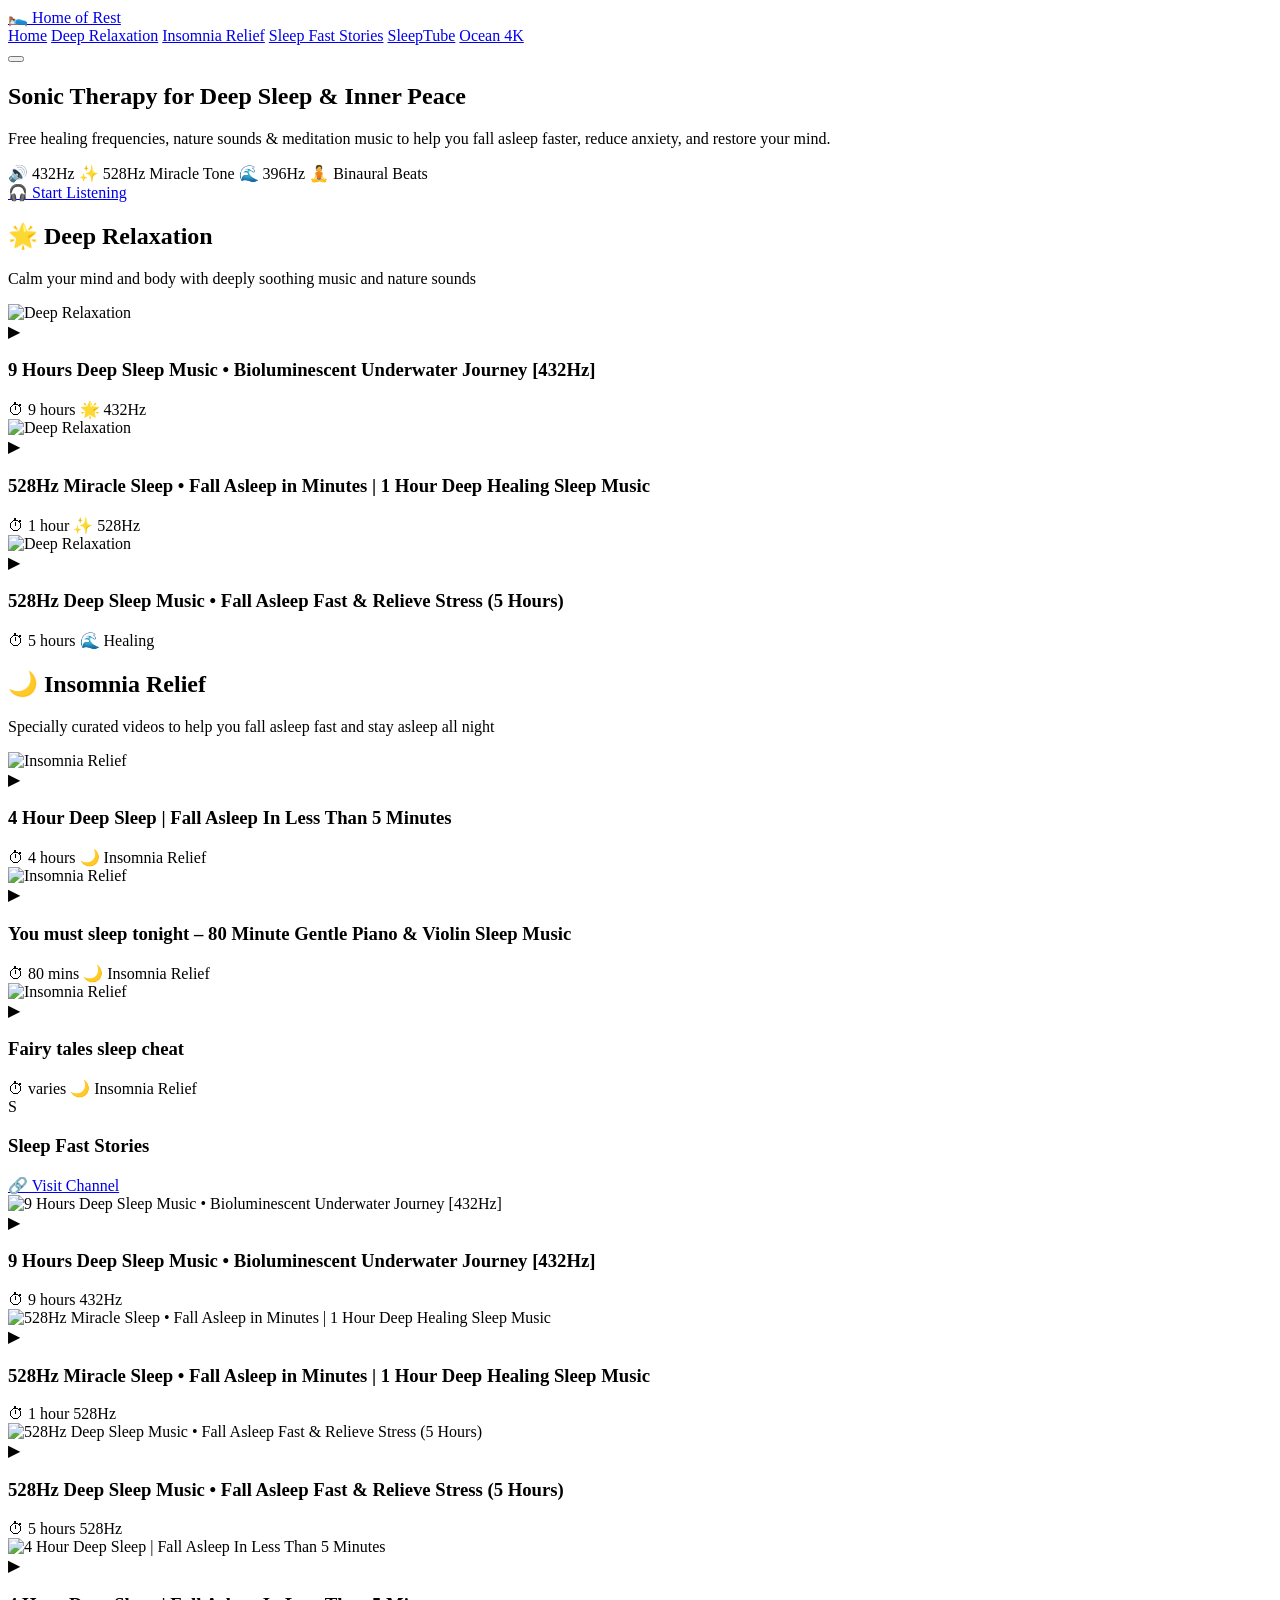
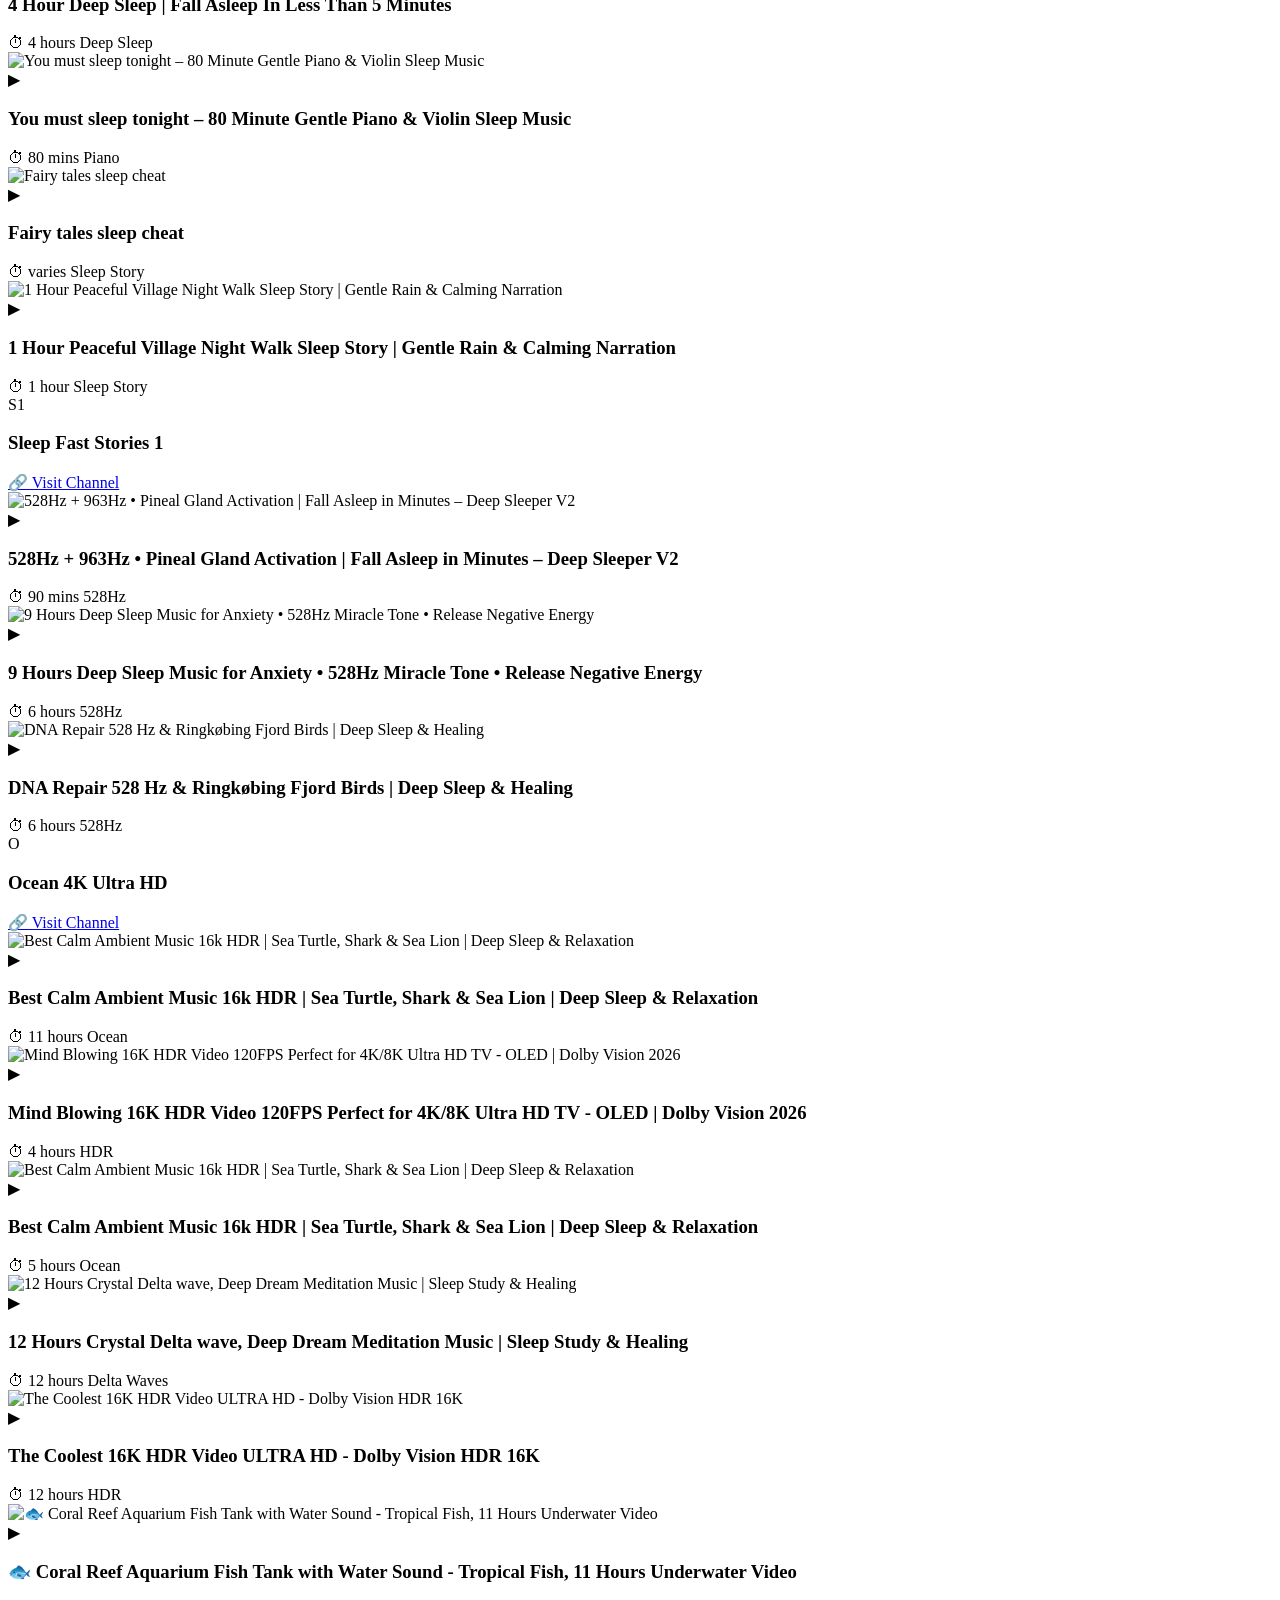
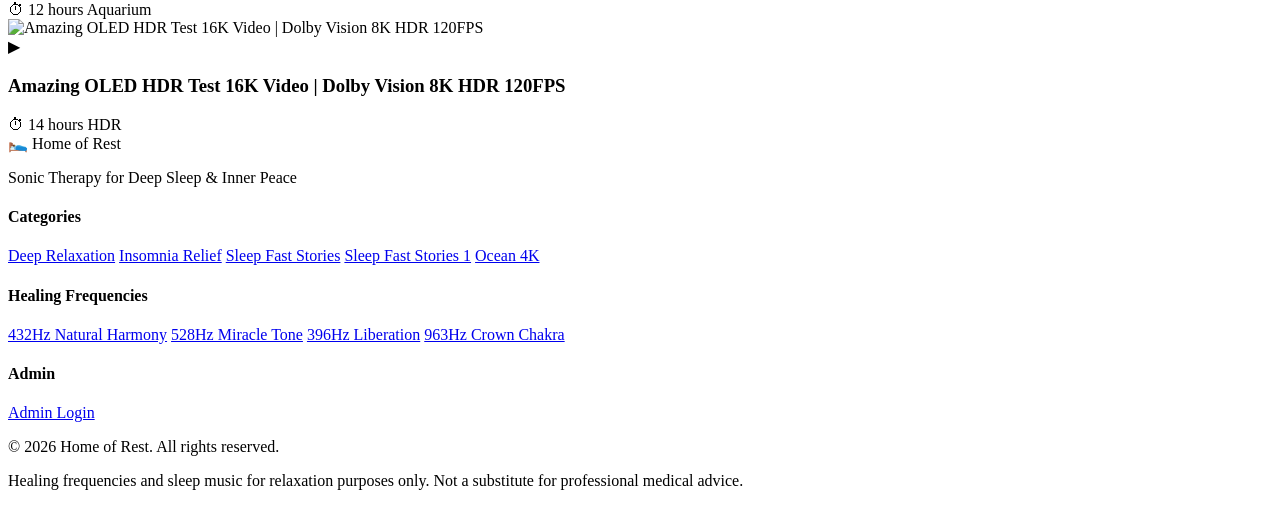
==== commit fd7a16f9: "Add files via upload" ====
--- a/index.html
+++ b/index.html
@@ -1,1309 +1,462 @@
 <!DOCTYPE html>
 <html lang="en">
 <head>
-  <meta charset="UTF-8">
-  <meta name="viewport" content="width=device-width, initial-scale=1.0">
-  <meta name="robots" content="index, follow, max-image-preview:large, max-snippet:-1, max-video-preview:-1">
-
-  <!-- Primary SEO -->
-  <title>Home of Rest 🛌 Deep Sleep Music | 528Hz Healing Frequencies & Relaxation</title>
-  <meta name="description" content="Free deep sleep music with 432Hz, 528Hz & 396Hz healing frequencies. Sonic therapy for insomnia, anxiety relief, meditation, yoga & spa. Fall asleep in minutes with nature sounds & binaural beats.">
-  <meta name="keywords" content="deep sleep music, 528Hz healing frequency, 432Hz meditation, sleep music for insomnia, healing frequencies, binaural beats, nature sounds sleep, anxiety relief music, spa music, yoga meditation music, sleep therapy, relaxation music, miracle tone 528Hz, DNA repair frequency, stress relief sounds">
-  <link rel="canonical" href="https://homeofrest.pages.dev/">
-
-  <!-- Open Graph / Facebook -->
-  <meta property="og:type" content="website">
-  <meta property="og:url" content="https://homeofrest.pages.dev/">
-  <meta property="og:title" content="Home of Rest 🛌 Deep Sleep Music & Healing Frequencies">
-  <meta property="og:description" content="Free sonic therapy with 432Hz, 528Hz & 396Hz healing frequencies. Deep sleep, meditation, anxiety relief & inner peace.">
-  <meta property="og:image" content="https://homeofrest.pages.dev/og-image.jpg">
-  <meta property="og:site_name" content="Home of Rest">
-
-  <!-- Twitter -->
-  <meta property="twitter:card" content="summary_large_image">
-  <meta property="twitter:url" content="https://homeofrest.pages.dev/">
-  <meta property="twitter:title" content="Home of Rest 🛌 Deep Sleep Music & Healing Frequencies">
-  <meta property="twitter:description" content="Free sonic therapy with 432Hz, 528Hz & 396Hz healing frequencies. Deep sleep, meditation, anxiety relief & inner peace.">
-  <meta property="twitter:image" content="https://homeofrest.pages.dev/og-image.jpg">
-
-  <!-- Structured Data - Website -->
-  <script type="application/ld+json">
-  {
-    "@context": "https://schema.org",
-    "@type": "WebSite",
-    "name": "Home of Rest",
-    "url": "https://homeofrest.pages.dev/",
-    "description": "Free deep sleep music with 432Hz, 528Hz & 396Hz healing frequencies for insomnia, anxiety relief, meditation and relaxation.",
-    "potentialAction": {
-      "@type": "SearchAction",
-      "target": "https://homeofrest.pages.dev/?q={search_term_string}",
-      "query-input": "required name=search_term_string"
-    }
-  }
-  </script>
-
-  <!-- Structured Data - Organization -->
-  <script type="application/ld+json">
-  {
-    "@context": "https://schema.org",
-    "@type": "Organization",
-    "name": "Home of Rest",
-    "url": "https://homeofrest.pages.dev/",
-    "logo": "https://homeofrest.pages.dev/logo.png",
-    "sameAs": [
-      "https://www.youtube.com/@sleepfaststories1",
-      "https://www.youtube.com/@sleepfaststories"
-    ]
-  }
-  </script>
-
-  <!-- Structured Data - VideoCollection -->
-  <script type="application/ld+json">
-  {
-    "@context": "https://schema.org",
-    "@type": "ItemList",
-    "itemListElement": [
-      {
-        "@type": "VideoObject",
-        "name": "9 Hours Deep Sleep • Bioluminescent Underwater Journey [432Hz]",
-        "description": "Deep sleep music with 432Hz healing frequency. Bioluminescent underwater journey for insomnia relief and deep relaxation.",
-        "thumbnailUrl": "https://img.youtube.com/vi/kQUmLfw-R58/maxresdefault.jpg",
-        "uploadDate": "2026-01-01",
-        "duration": "PT9H",
-        "contentUrl": "https://www.youtube.com/watch?v=kQUmLfw-R58",
-        "embedUrl": "https://www.youtube.com/embed/kQUmLfw-R58"
-      },
-      {
-        "@type": "VideoObject",
-        "name": "528Hz Miracle Sleep Music • Fall Asleep in Minutes",
-        "description": "528Hz miracle tone sleep music. Fall asleep fast with the love frequency for DNA repair and deep healing.",
-        "thumbnailUrl": "https://img.youtube.com/vi/dL4SFnjAPlw/maxresdefault.jpg",
-        "uploadDate": "2026-01-01",
-        "duration": "PT8H",
-        "contentUrl": "https://www.youtube.com/watch?v=dL4SFnjAPlw",
-        "embedUrl": "https://www.youtube.com/embed/dL4SFnjAPlw"
-      }
-    ]
-  }
-  </script>
-
-  <!-- Favicon -->
-  <link rel="icon" href="data:image/svg+xml,<svg xmlns=%22http://www.w3.org/2000/svg%22 viewBox=%220 0 100 100%22><text y=%22.9em%22 font-size=%2290%22>🛌</text></svg>">
-
-  <style>
-    :root {
-      --bg-primary: #0a0a0a;
-      --bg-secondary: #111;
-      --bg-card: #1a1a1a;
-      --bg-hover: #222;
-      --text-primary: #e8e8e8;
-      --text-secondary: #aaa;
-      --text-muted: #666;
-      --accent: #a0d8ff;
-      --accent-soft: rgba(160, 216, 255, 0.1);
-      --accent-glow: rgba(160, 216, 255, 0.3);
-      --success: #7dd87d;
-      --border: #222;
-      --gradient-hero: linear-gradient(135deg, rgba(10,10,10,0.9) 0%, rgba(20,30,50,0.85) 50%, rgba(10,10,10,0.95) 100%);
-    }
-
-    * { box-sizing: border-box; margin: 0; padding: 0; }
-
-    html { scroll-behavior: smooth; }
-
-    body { 
-      font-family: 'Segoe UI', system-ui, -apple-system, BlinkMacSystemFont, sans-serif; 
-      background: var(--bg-primary); 
-      color: var(--text-primary); 
-      line-height: 1.6;
-      overflow-x: hidden;
-    }
-
-    /* Scrollbar */
-    ::-webkit-scrollbar { width: 8px; }
-    ::-webkit-scrollbar-track { background: var(--bg-primary); }
-    ::-webkit-scrollbar-thumb { background: #333; border-radius: 4px; }
-    ::-webkit-scrollbar-thumb:hover { background: #444; }
-
-    /* Header */
-    header { 
-      background: rgba(17, 17, 17, 0.95); 
-      padding: 1rem 2rem; 
-      display: flex; 
-      justify-content: space-between; 
-      align-items: center;
-      position: sticky;
-      top: 0; 
-      z-index: 1000; 
-      backdrop-filter: blur(20px);
-      border-bottom: 1px solid var(--border);
-      transition: all 0.3s ease;
-    }
-
-    .logo { 
-      font-size: 1.6rem; 
-      font-weight: 300; 
-      letter-spacing: 2px; 
-      color: var(--accent);
-      display: flex;
-      align-items: center;
-      gap: 0.5rem;
-      text-decoration: none;
-    }
-
-    .logo:hover { opacity: 0.9; }
-
-    nav { display: flex; gap: 0.5rem; }
-    nav a { 
-      color: var(--text-secondary); 
-      padding: 0.5rem 1rem;
-      text-decoration: none; 
-      font-size: 0.95rem;
-      border-radius: 8px;
-      transition: all 0.2s ease;
-      position: relative;
-    }
-    nav a:hover { 
-      color: var(--accent); 
-      background: var(--accent-soft);
-    }
-    nav a::after {
-      content: '';
-      position: absolute;
-      bottom: 0;
-      left: 50%;
-      width: 0;
-      height: 2px;
-      background: var(--accent);
-      transition: all 0.3s ease;
-      transform: translateX(-50%);
-    }
-    nav a:hover::after { width: 60%; }
-
-    .mobile-menu-btn {
-      display: none;
-      background: none;
-      border: none;
-      color: var(--text-primary);
-      font-size: 1.5rem;
-      cursor: pointer;
-    }
-
-    /* Hero */
-    .hero { 
-      text-align: center; 
-      padding: 6rem 1.5rem 5rem; 
-      background: var(--gradient-hero);
-      position: relative;
-      overflow: hidden;
-    }
-
-    .hero::before {
-      content: '';
-      position: absolute;
-      top: -50%;
-      left: -50%;
-      width: 200%;
-      height: 200%;
-      background: radial-gradient(circle at 30% 50%, rgba(160, 216, 255, 0.08) 0%, transparent 50%),
-                  radial-gradient(circle at 70% 50%, rgba(120, 180, 255, 0.05) 0%, transparent 40%);
-      animation: float 20s ease-in-out infinite;
-      pointer-events: none;
-    }
-
-    @keyframes float {
-      0%, 100% { transform: translate(0, 0) rotate(0deg); }
-      33% { transform: translate(30px, -30px) rotate(1deg); }
-      66% { transform: translate(-20px, 20px) rotate(-1deg); }
-    }
-
-    .hero-content { position: relative; z-index: 1; max-width: 800px; margin: 0 auto; }
-
-    .hero h1 { 
-      font-size: clamp(2.2rem, 5vw, 3.8rem); 
-      font-weight: 300;
-      line-height: 1.2;
-      margin-bottom: 1.5rem;
-      background: linear-gradient(135deg, #fff 0%, var(--accent) 100%);
-      -webkit-background-clip: text;
-      -webkit-text-fill-color: transparent;
-      background-clip: text;
-    }
-
-    .hero-subtitle {
-      font-size: clamp(1.1rem, 2.5vw, 1.4rem);
-      color: var(--text-secondary);
-      margin-bottom: 2rem;
-      font-weight: 300;
-    }
-
-    .hero-badges {
-      display: flex;
-      justify-content: center;
-      gap: 1rem;
-      flex-wrap: wrap;
-      margin-bottom: 2.5rem;
-    }
-
-    .hero-badge {
-      background: var(--accent-soft);
-      border: 1px solid rgba(160, 216, 255, 0.2);
-      color: var(--accent);
-      padding: 0.5rem 1.2rem;
-      border-radius: 50px;
-      font-size: 0.9rem;
-      font-weight: 500;
-      backdrop-filter: blur(10px);
-    }
-
-    .hero-cta {
-      display: inline-flex;
-      align-items: center;
-      gap: 0.5rem;
-      background: var(--accent);
-      color: #0a0a0a;
-      padding: 1rem 2.5rem;
-      border-radius: 50px;
-      text-decoration: none;
-      font-weight: 600;
-      font-size: 1.1rem;
-      transition: all 0.3s ease;
-      box-shadow: 0 4px 20px var(--accent-glow);
-    }
-    .hero-cta:hover {
-      transform: translateY(-2px);
-      box-shadow: 0 8px 30px var(--accent-glow);
-    }
-
-    /* Stats Bar */
-    .stats-bar {
-      display: flex;
-      justify-content: center;
-      gap: 3rem;
-      padding: 2rem;
-      background: var(--bg-secondary);
-      border-bottom: 1px solid var(--border);
-      flex-wrap: wrap;
-    }
-    .stat-item { text-align: center; }
-    .stat-value { 
-      font-size: 1.8rem; 
-      font-weight: 600; 
-      color: var(--accent);
-    }
-    .stat-label { 
-      color: var(--text-muted); 
-      font-size: 0.8rem; 
-      text-transform: uppercase;
-      letter-spacing: 1px;
-    }
-
-    /* Sections */
-    .section { 
-      padding: 4rem 1.5rem; 
-      max-width: 1280px; 
-      margin: 0 auto; 
-    }
-
-    .section-alt { background: var(--bg-secondary); }
-
-    .section-header {
-      text-align: center;
-      margin-bottom: 3rem;
-    }
-
-    .section-header h2 { 
-      font-size: clamp(1.6rem, 3vw, 2.2rem); 
-      font-weight: 300;
-      color: var(--accent);
-      margin-bottom: 0.75rem;
-    }
-
-    .section-header p {
-      color: var(--text-secondary);
-      max-width: 600px;
-      margin: 0 auto;
-      font-size: 1.05rem;
-    }
-
-    /* About */
-    .about-content {
-      max-width: 800px;
-      margin: 0 auto;
-      text-align: center;
-      font-size: 1.15rem;
-      line-height: 1.8;
-      color: var(--text-secondary);
-    }
-    .about-content strong { color: var(--text-primary); }
-
-    .frequency-grid {
-      display: flex;
-      justify-content: center;
-      gap: 2rem;
-      margin-top: 2.5rem;
-      flex-wrap: wrap;
-    }
-    .freq-card {
-      background: var(--bg-card);
-      border: 1px solid var(--border);
-      border-radius: 16px;
-      padding: 1.5rem 2rem;
-      text-align: center;
-      transition: all 0.3s ease;
-      min-width: 160px;
-    }
-    .freq-card:hover {
-      transform: translateY(-4px);
-      border-color: var(--accent);
-      box-shadow: 0 8px 30px rgba(0,0,0,0.3);
-    }
-    .freq-card .freq-hz {
-      font-size: 2rem;
-      font-weight: 700;
-      color: var(--accent);
-      margin-bottom: 0.5rem;
-    }
-    .freq-card .freq-name {
-      font-size: 0.9rem;
-      color: var(--text-secondary);
-      margin-bottom: 0.25rem;
-    }
-    .freq-card .freq-desc {
-      font-size: 0.8rem;
-      color: var(--text-muted);
-    }
-
-    /* CTA Banner */
-    .cta-banner {
-      text-align: center;
-      padding: 3rem 1.5rem;
-      background: linear-gradient(135deg, rgba(160, 216, 255, 0.05) 0%, rgba(120, 180, 255, 0.03) 100%);
-      border-top: 1px solid var(--border);
-      border-bottom: 1px solid var(--border);
-    }
-    .cta-banner p {
-      font-size: clamp(1.1rem, 2vw, 1.4rem);
-      color: var(--text-secondary);
-      max-width: 700px;
-      margin: 0 auto;
-      line-height: 1.7;
-    }
-    .cta-banner strong { color: var(--text-primary); }
-
-    /* Video Grid */
-    .grid { 
-      display: grid; 
-      grid-template-columns: repeat(auto-fit, minmax(360px, 1fr)); 
-      gap: 2rem; 
-    }
-
-    .video-card { 
-      background: var(--bg-card); 
-      border-radius: 20px; 
-      overflow: hidden;
-      border: 1px solid var(--border);
-      transition: all 0.4s cubic-bezier(0.4, 0, 0.2, 1);
-      position: relative;
-    }
-    .video-card:hover { 
-      transform: translateY(-8px) scale(1.01);
-      border-color: rgba(160, 216, 255, 0.3);
-      box-shadow: 0 20px 60px rgba(0,0,0,0.4), 0 0 40px rgba(160, 216, 255, 0.05);
-    }
-
-    .video-wrapper {
-      position: relative;
-      padding-bottom: 56.25%;
-      background: #000;
-      overflow: hidden;
-    }
-    .video-wrapper iframe {
-      position: absolute;
-      top: 0;
-      left: 0;
-      width: 100%;
-      height: 100%;
-      border: none;
-    }
-    .video-wrapper .video-placeholder {
-      position: absolute;
-      top: 0;
-      left: 0;
-      width: 100%;
-      height: 100%;
-      display: flex;
-      align-items: center;
-      justify-content: center;
-      background: linear-gradient(135deg, #1a1a2e 0%, #16213e 100%);
-      cursor: pointer;
-      transition: opacity 0.3s;
-    }
-    .video-wrapper .video-placeholder img {
-      width: 100%;
-      height: 100%;
-      object-fit: cover;
-      opacity: 0.7;
-      transition: opacity 0.3s;
-    }
-    .video-wrapper .video-placeholder:hover img { opacity: 0.9; }
-    .video-wrapper .play-btn {
-      position: absolute;
-      width: 60px;
-      height: 60px;
-      background: rgba(160, 216, 255, 0.9);
-      border-radius: 50%;
-      display: flex;
-      align-items: center;
-      justify-content: center;
-      font-size: 1.5rem;
-      color: #0a0a0a;
-      transition: all 0.3s ease;
-      box-shadow: 0 4px 20px rgba(0,0,0,0.3);
-    }
-    .video-wrapper .video-placeholder:hover .play-btn {
-      transform: scale(1.1);
-      background: var(--accent);
-    }
-
-    .video-card .video-info { padding: 1.25rem 1.5rem; }
-    .video-card .video-category {
-      display: inline-block;
-      font-size: 0.75rem;
-      font-weight: 600;
-      text-transform: uppercase;
-      letter-spacing: 1px;
-      color: var(--accent);
-      margin-bottom: 0.5rem;
-    }
-    .video-card .video-title { 
-      font-size: 1.05rem; 
-      font-weight: 500;
-      color: var(--text-primary);
-      line-height: 1.4;
-      margin-bottom: 0.75rem;
-    }
-    .video-card .video-meta {
-      display: flex;
-      gap: 1rem;
-      font-size: 0.8rem;
-      color: var(--text-muted);
-    }
-    .video-card .video-meta span {
-      display: flex;
-      align-items: center;
-      gap: 0.3rem;
-    }
-
-    /* Benefits */
-    .benefits-grid {
-      display: grid;
-      grid-template-columns: repeat(auto-fit, minmax(280px, 1fr));
-      gap: 1.5rem;
-    }
-    .benefit-card {
-      background: var(--bg-card);
-      border: 1px solid var(--border);
-      border-radius: 16px;
-      padding: 2rem;
-      text-align: center;
-      transition: all 0.3s ease;
-    }
-    .benefit-card:hover {
-      border-color: var(--accent);
-      transform: translateY(-4px);
-    }
-    .benefit-icon {
-      font-size: 2.5rem;
-      margin-bottom: 1rem;
-    }
-    .benefit-card h3 {
-      font-size: 1.1rem;
-      font-weight: 600;
-      color: var(--text-primary);
-      margin-bottom: 0.5rem;
-    }
-    .benefit-card p {
-      font-size: 0.9rem;
-      color: var(--text-secondary);
-      line-height: 1.6;
-    }
-
-    /* Newsletter */
-    .newsletter-section {
-      background: linear-gradient(135deg, rgba(160, 216, 255, 0.05) 0%, rgba(120, 180, 255, 0.02) 100%);
-      border-top: 1px solid var(--border);
-      border-bottom: 1px solid var(--border);
-    }
-
-    .newsletter-content {
-      max-width: 560px;
-      margin: 0 auto;
-      text-align: center;
-    }
-
-    .newsletter-content h2 {
-      color: var(--accent);
-      font-size: 1.8rem;
-      font-weight: 300;
-      margin-bottom: 0.75rem;
-    }
-    .newsletter-content > p {
-      color: var(--text-secondary);
-      margin-bottom: 2rem;
-      font-size: 1.05rem;
-    }
-
-    .newsletter-form {
-      display: flex;
-      gap: 0.75rem;
-      flex-wrap: wrap;
-      justify-content: center;
-      margin-bottom: 1rem;
-    }
-
-    .newsletter-form input {
-      flex: 1;
-      min-width: 260px;
-      padding: 1rem 1.5rem;
-      border: 1px solid var(--border);
-      border-radius: 50px;
-      background: var(--bg-card);
-      color: var(--text-primary);
-      font-size: 1rem;
-      transition: all 0.3s ease;
-    }
-    .newsletter-form input:focus {
-      outline: none;
-      border-color: var(--accent);
-      box-shadow: 0 0 0 3px var(--accent-soft);
-    }
-    .newsletter-form input::placeholder { color: var(--text-muted); }
-
-    .newsletter-form button {
-      padding: 1rem 2.5rem;
-      background: var(--accent);
-      color: #0a0a0a;
-      border: none;
-      border-radius: 50px;
-      font-weight: 600;
-      font-size: 1rem;
-      cursor: pointer;
-      transition: all 0.3s ease;
-      white-space: nowrap;
-    }
-    .newsletter-form button:hover {
-      transform: translateY(-2px);
-      box-shadow: 0 8px 25px var(--accent-glow);
-    }
-    .newsletter-form button:disabled {
-      opacity: 0.6;
-      cursor: not-allowed;
-      transform: none;
-    }
-
-    .success-message {
-      display: none;
-      background: rgba(125, 216, 125, 0.1);
-      border: 1px solid rgba(125, 216, 125, 0.3);
-      color: var(--success);
-      padding: 1.25rem;
-      border-radius: 12px;
-      font-size: 1.1rem;
-      margin-top: 1rem;
-      animation: fadeInUp 0.5s ease;
-    }
-    .success-message.show { display: block; }
-
-    .error-message {
-      display: none;
-      background: rgba(255, 100, 100, 0.1);
-      border: 1px solid rgba(255, 100, 100, 0.3);
-      color: #ff7d7d;
-      padding: 1rem;
-      border-radius: 12px;
-      font-size: 0.95rem;
-      margin-top: 1rem;
-    }
-    .error-message.show { display: block; }
-
-    @keyframes fadeInUp {
-      from { opacity: 0; transform: translateY(10px); }
-      to { opacity: 1; transform: translateY(0); }
-    }
-
-    .privacy-note {
-      font-size: 0.85rem;
-      color: var(--text-muted);
-      margin-top: 1rem;
-    }
-
-    /* Footer */
-    footer {
-      text-align: center;
-      padding: 3rem 1.5rem 2rem;
-      background: var(--bg-secondary);
-      border-top: 1px solid var(--border);
-    }
-    .footer-links {
-      display: flex;
-      justify-content: center;
-      gap: 2rem;
-      margin-bottom: 1.5rem;
-      flex-wrap: wrap;
-    }
-    .footer-links a {
-      color: var(--text-secondary);
-      text-decoration: none;
-      font-size: 0.9rem;
-      transition: color 0.2s;
-    }
-    .footer-links a:hover { color: var(--accent); }
-    footer p { color: var(--text-muted); font-size: 0.9rem; }
-    footer .footer-heart { color: #ff7d7d; }
-
-    /* Back to Top */
-    .back-to-top {
-      position: fixed;
-      bottom: 2rem;
-      right: 2rem;
-      width: 48px;
-      height: 48px;
-      background: var(--bg-card);
-      border: 1px solid var(--border);
-      border-radius: 50%;
-      color: var(--accent);
-      font-size: 1.2rem;
-      cursor: pointer;
-      display: flex;
-      align-items: center;
-      justify-content: center;
-      opacity: 0;
-      visibility: hidden;
-      transition: all 0.3s ease;
-      z-index: 999;
-      box-shadow: 0 4px 15px rgba(0,0,0,0.3);
-    }
-    .back-to-top.visible {
-      opacity: 1;
-      visibility: visible;
-    }
-    .back-to-top:hover {
-      background: var(--accent);
-      color: #0a0a0a;
-      transform: translateY(-3px);
-    }
-
-    /* Responsive */
-    @media (max-width: 768px) {
-      header { padding: 1rem; }
-      .logo { font-size: 1.3rem; }
-      nav { display: none; }
-      nav.open {
-        display: flex;
-        flex-direction: column;
-        position: absolute;
-        top: 100%;
-        left: 0;
-        right: 0;
-        background: var(--bg-secondary);
-        padding: 1rem;
-        border-bottom: 1px solid var(--border);
-        gap: 0.25rem;
-      }
-      .mobile-menu-btn { display: block; }
-      .stats-bar { gap: 1.5rem; }
-      .grid { grid-template-columns: 1fr; }
-      .frequency-grid { gap: 1rem; }
-      .freq-card { min-width: 140px; padding: 1rem; }
-    }
-
-    /* Accessibility */
-    .sr-only {
-      position: absolute;
-      width: 1px;
-      height: 1px;
-      padding: 0;
-      margin: -1px;
-      overflow: hidden;
-      clip: rect(0, 0, 0, 0);
-      white-space: nowrap;
-      border: 0;
-    }
-
-    :focus-visible {
-      outline: 2px solid var(--accent);
-      outline-offset: 2px;
-    }
-
-    /* Reduced motion */
-    @media (prefers-reduced-motion: reduce) {
-      *, *::before, *::after {
-        animation-duration: 0.01ms !important;
-        animation-iteration-count: 1 !important;
-        transition-duration: 0.01ms !important;
-      }
-      html { scroll-behavior: auto; }
-    }
-  </style>
-<base target="_blank">
+    <meta charset="UTF-8">
+    <meta name="viewport" content="width=device-width, initial-scale=1.0">
+    <title>Home of Rest - Deep Sleep Music & Healing Frequencies</title>
+    <meta name="description" content="Free healing frequencies, nature sounds & meditation music to help you fall asleep faster, reduce anxiety, and restore your mind.">
+    <link rel="stylesheet" href="css/styles.css">
 </head>
 <body>
-
-  <!-- Skip Link for Accessibility -->
-  <a href="#main-content" class="sr-only">Skip to main content</a>
-
-  <header role="banner">
-    <a href="/" class="logo" aria-label="Home of Rest - Deep Sleep Music">
-      <span>🛌</span>
-      <span>Home of Rest</span>
-    </a>
-    <button class="mobile-menu-btn" aria-label="Toggle navigation menu" onclick="document.querySelector('nav').classList.toggle('open')">☰</button>
-    <nav role="navigation" aria-label="Main navigation">
-      <a href="#deep-sleep">Deep Sleep</a>
-      <a href="#healing">Healing</a>
-      <a href="#nature">Nature</a>
-      <a href="#benefits">Benefits</a>
-      <a href="#newsletter">Subscribe</a>
-    </nav>
-  </header>
-
-  <main id="main-content">
-
-    <!-- Hero Section -->
-    <section class="hero" aria-label="Hero section">
-      <div class="hero-content">
-        <h1>Sonic Therapy for Deep Sleep & Inner Peace</h1>
-        <p class="hero-subtitle">Free healing frequencies, nature sounds & meditation music to help you fall asleep faster, reduce anxiety, and restore your mind.</p>
-        <div class="hero-badges">
-          <span class="hero-badge">🔊 432Hz</span>
-          <span class="hero-badge">💫 528Hz Miracle Tone</span>
-          <span class="hero-badge">🌊 396Hz</span>
-          <span class="hero-badge">🧘 Binaural Beats</span>
+    <header class="site-header">
+        <div class="header-container">
+            <a href="index.html" class="logo">
+                <span class="logo-icon">&#128716;</span>
+                <span class="logo-text">Home of Rest</span>
+            </a>
+            <nav class="main-nav">
+                <a href="index.html" class="nav-link active">Home</a>
+                <a href="#deep-relaxation" class="nav-link">Deep Relaxation</a>
+                <a href="#insomnia-relief" class="nav-link">Insomnia Relief</a>
+                <a href="#channel1" class="nav-link">Sleep Fast Stories</a>
+                <a href="#channel2" class="nav-link">SleepTube</a>
+                <a href="#channel3" class="nav-link">Ocean 4K</a>
+            </nav>
+            <button class="mobile-menu-toggle" aria-label="Toggle menu" onclick="toggleMobileMenu()">
+                <span></span><span></span><span></span>
+            </button>
         </div>
-        <a href="#featured" class="hero-cta" aria-label="Start listening to sleep music">
-          🎧 Start Listening
-        </a>
-      </div>
-    </section>
-
-    <!-- Stats Bar -->
-    <div class="stats-bar" role="region" aria-label="Site statistics">
-      <div class="stat-item">
-        <div class="stat-value">50+</div>
-        <div class="stat-label">Sleep Tracks</div>
-      </div>
-      <div class="stat-item">
-        <div class="stat-value">9H</div>
-        <div class="stat-label">Max Duration</div>
-      </div>
-      <div class="stat-item">
-        <div class="stat-value">100%</div>
-        <div class="stat-label">Free Forever</div>
-      </div>
-      <div class="stat-item">
-        <div class="stat-value">🌍</div>
-        <div class="stat-label">Global Access</div>
-      </div>
-    </div>
-
-    <!-- About / Frequencies Section -->
-    <section class="section section-alt" aria-labelledby="about-heading">
-      <div class="section-header">
-        <h2 id="about-heading">The Science of Healing Frequencies</h2>
-        <p>Each track is carefully tuned to specific frequencies known for their therapeutic properties. Experience the ancient art of sound healing from the comfort of your bed.</p>
-      </div>
-      <div class="about-content">
-        <p>Home of Rest offers deeply soothing music infused with powerful <strong>healing frequencies</strong> — scientifically studied tones that interact with your brainwaves to promote relaxation, emotional release, and deep restorative sleep.</p>
-      </div>
-      <div class="frequency-grid">
-        <div class="freq-card">
-          <div class="freq-hz">432Hz</div>
-          <div class="freq-name">Natural Harmony</div>
-          <div class="freq-desc">Reduces stress & anxiety</div>
+    </header>
+
+    <main>
+        <section class="hero">
+            <h1>Sonic Therapy for Deep Sleep & Inner Peace</h1>
+            <p>Free healing frequencies, nature sounds & meditation music to help you fall asleep faster, reduce anxiety, and restore your mind.</p>
+            <div class="hero-tags">
+                <span class="tag">&#128266; 432Hz</span>
+                <span class="tag">&#10024; 528Hz Miracle Tone</span>
+                <span class="tag">&#127754; 396Hz</span>
+                <span class="tag">&#129496; Binaural Beats</span>
+            </div>
+            <a href="#deep-relaxation" class="btn-primary">&#127911; Start Listening</a>
+        </section>
+
+        <section id="deep-relaxation" class="section">
+            <div class="section-header">
+                <h2>&#127775; Deep Relaxation</h2>
+                <p>Calm your mind and body with deeply soothing music and nature sounds</p>
+            </div>
+            <div class="video-grid">
+                <div class="video-card" onclick="playVideo(this, 'kQUmLfw-R58')">
+                    <div class="video-thumbnail">
+                        <img src="https://img.youtube.com/vi/kQUmLfw-R58/maxresdefault.jpg" alt="Deep Relaxation">
+                        <div class="play-overlay">&#9654;</div>
+                    </div>
+                    <div class="video-info">
+                        <h3>9 Hours Deep Sleep Music • Bioluminescent Underwater Journey [432Hz]</h3>
+                        <div class="video-meta">
+                            <span>&#9201; 9 hours</span>
+                            <span>&#127775; 432Hz</span>
+                        </div>
+                    </div>
+                </div>
+                <div class="video-card" onclick="playVideo(this, 'dL4SFnjAPlw')">
+                    <div class="video-thumbnail">
+                        <img src="https://img.youtube.com/vi/dL4SFnjAPlw/maxresdefault.jpg" alt="Deep Relaxation">
+                        <div class="play-overlay">&#9654;</div>
+                    </div>
+                    <div class="video-info">
+                        <h3>528Hz Miracle Sleep • Fall Asleep in Minutes | 1 Hour Deep Healing Sleep Music</h3>
+                        <div class="video-meta">
+                            <span>&#9201; 1 hour</span>
+                            <span>&#10024; 528Hz</span>
+                        </div>
+                    </div>
+                </div>
+                <div class="video-card" onclick="playVideo(this, 'VW9ZrmOWJ4M')">
+                    <div class="video-thumbnail">
+                        <img src="https://img.youtube.com/vi/VW9ZrmOWJ4M/maxresdefault.jpg" alt="Deep Relaxation">
+                        <div class="play-overlay">&#9654;</div>
+                    </div>
+                    <div class="video-info">
+                        <h3>528Hz Deep Sleep Music • Fall Asleep Fast & Relieve Stress (5 Hours)</h3>
+                        <div class="video-meta">
+                            <span>&#9201; 5 hours</span>
+                            <span>&#127754; Healing</span>
+                        </div>
+                    </div>
+                </div>
+            </div>
+        </section>
+
+        <section id="insomnia-relief" class="section">
+            <div class="section-header">
+                <h2>&#127769; Insomnia Relief</h2>
+                <p>Specially curated videos to help you fall asleep fast and stay asleep all night</p>
+            </div>
+            <div class="video-grid">
+                <div class="video-card" onclick="playVideo(this, 'qTpVPIdeALo')">
+                    <div class="video-thumbnail">
+                        <img src="https://img.youtube.com/vi/qTpVPIdeALo/maxresdefault.jpg" alt="Insomnia Relief">
+                        <div class="play-overlay">&#9654;</div>
+                    </div>
+                    <div class="video-info">
+                        <h3>4 Hour Deep Sleep | Fall Asleep In Less Than 5 Minutes</h3>
+                        <div class="video-meta">
+                            <span>&#9201; 4 hours</span>
+                            <span>&#127769; Insomnia Relief</span>
+                        </div>
+                    </div>
+                </div>
+                <div class="video-card" onclick="playVideo(this, '_fKijr_S31Y')">
+                    <div class="video-thumbnail">
+                        <img src="https://img.youtube.com/vi/_fKijr_S31Y/maxresdefault.jpg" alt="Insomnia Relief">
+                        <div class="play-overlay">&#9654;</div>
+                    </div>
+                    <div class="video-info">
+                        <h3>You must sleep tonight – 80 Minute Gentle Piano & Violin Sleep Music</h3>
+                        <div class="video-meta">
+                            <span>&#9201; 80 mins</span>
+                            <span>&#127769; Insomnia Relief</span>
+                        </div>
+                    </div>
+                </div>
+                <div class="video-card" onclick="playVideo(this, 'Q3jGg7KibiM')">
+                    <div class="video-thumbnail">
+                        <img src="https://img.youtube.com/vi/Q3jGg7KibiM/maxresdefault.jpg" alt="Insomnia Relief">
+                        <div class="play-overlay">&#9654;</div>
+                    </div>
+                    <div class="video-info">
+                        <h3>Fairy tales sleep cheat</h3>
+                        <div class="video-meta">
+                            <span>&#9201; varies</span>
+                            <span>&#127769; Insomnia Relief</span>
+                        </div>
+                    </div>
+                </div>
+            </div>
+        </section>
+
+        <section id="channel1" class="section channel-section">
+            <div class="channel-header">
+                <div class="channel-avatar">S</div>
+                <div class="channel-info">
+                    <h3>Sleep Fast Stories</h3>
+                    <a href="https://www.youtube.com/@SleepFastStories" target="_blank">&#128279; Visit Channel</a>
+                </div>
+            </div>
+            <div class="video-grid">
+                <div class="video-card" onclick="playVideo(this, 'kQUmLfw-R58")">
+                    <div class="video-thumbnail">
+                        <img src="https://img.youtube.com/vi/kQUmLfw-R58/maxresdefault.jpg" alt="9 Hours Deep Sleep Music • Bioluminescent Underwater Journey [432Hz]">
+                        <div class="play-overlay">&#9654;</div>
+                    </div>
+                    <div class="video-info">
+                        <h3>9 Hours Deep Sleep Music • Bioluminescent Underwater Journey [432Hz]</h3>
+                        <div class="video-meta">
+                            <span>&#9201; 9 hours</span>
+                            <span>432Hz</span>
+                        </div>
+                    </div>
+                </div>
+                <div class="video-card" onclick="playVideo(this, 'dL4SFnjAPlw")">
+                    <div class="video-thumbnail">
+                        <img src="https://img.youtube.com/vi/dL4SFnjAPlw/maxresdefault.jpg" alt="528Hz Miracle Sleep • Fall Asleep in Minutes | 1 Hour Deep Healing Sleep Music">
+                        <div class="play-overlay">&#9654;</div>
+                    </div>
+                    <div class="video-info">
+                        <h3>528Hz Miracle Sleep • Fall Asleep in Minutes | 1 Hour Deep Healing Sleep Music</h3>
+                        <div class="video-meta">
+                            <span>&#9201; 1 hour</span>
+                            <span>528Hz</span>
+                        </div>
+                    </div>
+                </div>
+                <div class="video-card" onclick="playVideo(this, 'VW9ZrmOWJ4M")">
+                    <div class="video-thumbnail">
+                        <img src="https://img.youtube.com/vi/VW9ZrmOWJ4M/maxresdefault.jpg" alt="528Hz Deep Sleep Music • Fall Asleep Fast & Relieve Stress (5 Hours)">
+                        <div class="play-overlay">&#9654;</div>
+                    </div>
+                    <div class="video-info">
+                        <h3>528Hz Deep Sleep Music • Fall Asleep Fast & Relieve Stress (5 Hours)</h3>
+                        <div class="video-meta">
+                            <span>&#9201; 5 hours</span>
+                            <span>528Hz</span>
+                        </div>
+                    </div>
+                </div>
+                <div class="video-card" onclick="playVideo(this, 'qTpVPIdeALo")">
+                    <div class="video-thumbnail">
+                        <img src="https://img.youtube.com/vi/qTpVPIdeALo/maxresdefault.jpg" alt="4 Hour Deep Sleep | Fall Asleep In Less Than 5 Minutes">
+                        <div class="play-overlay">&#9654;</div>
+                    </div>
+                    <div class="video-info">
+                        <h3>4 Hour Deep Sleep | Fall Asleep In Less Than 5 Minutes</h3>
+                        <div class="video-meta">
+                            <span>&#9201; 4 hours</span>
+                            <span>Deep Sleep</span>
+                        </div>
+                    </div>
+                </div>
+                <div class="video-card" onclick="playVideo(this, '_fKijr_S31Y")">
+                    <div class="video-thumbnail">
+                        <img src="https://img.youtube.com/vi/_fKijr_S31Y/maxresdefault.jpg" alt="You must sleep tonight – 80 Minute Gentle Piano & Violin Sleep Music">
+                        <div class="play-overlay">&#9654;</div>
+                    </div>
+                    <div class="video-info">
+                        <h3>You must sleep tonight – 80 Minute Gentle Piano & Violin Sleep Music</h3>
+                        <div class="video-meta">
+                            <span>&#9201; 80 mins</span>
+                            <span>Piano</span>
+                        </div>
+                    </div>
+                </div>
+                <div class="video-card" onclick="playVideo(this, 'Q3jGg7KibiM")">
+                    <div class="video-thumbnail">
+                        <img src="https://img.youtube.com/vi/Q3jGg7KibiM/maxresdefault.jpg" alt="Fairy tales sleep cheat">
+                        <div class="play-overlay">&#9654;</div>
+                    </div>
+                    <div class="video-info">
+                        <h3>Fairy tales sleep cheat</h3>
+                        <div class="video-meta">
+                            <span>&#9201; varies</span>
+                            <span>Sleep Story</span>
+                        </div>
+                    </div>
+                </div>
+                <div class="video-card" onclick="playVideo(this, '76tiYbHuJBw")">
+                    <div class="video-thumbnail">
+                        <img src="https://img.youtube.com/vi/76tiYbHuJBw/maxresdefault.jpg" alt="1 Hour Peaceful Village Night Walk Sleep Story | Gentle Rain & Calming Narration">
+                        <div class="play-overlay">&#9654;</div>
+                    </div>
+                    <div class="video-info">
+                        <h3>1 Hour Peaceful Village Night Walk Sleep Story | Gentle Rain & Calming Narration</h3>
+                        <div class="video-meta">
+                            <span>&#9201; 1 hour</span>
+                            <span>Sleep Story</span>
+                        </div>
+                    </div>
+                </div>
+            </div>
+        </section>
+
+        <section id="channel2" class="section channel-section">
+            <div class="channel-header">
+                <div class="channel-avatar">S1</div>
+                <div class="channel-info">
+                    <h3>Sleep Fast Stories 1</h3>
+                    <a href="https://www.youtube.com/@sleepfaststories1" target="_blank">&#128279; Visit Channel</a>
+                </div>
+            </div>
+            <div class="video-grid">
+                <div class="video-card" onclick="playVideo(this, 'jPrvs97K0NI")">
+                    <div class="video-thumbnail">
+                        <img src="https://img.youtube.com/vi/jPrvs97K0NI/maxresdefault.jpg" alt="528Hz + 963Hz • Pineal Gland Activation | Fall Asleep in Minutes – Deep Sleeper V2">
+                        <div class="play-overlay">&#9654;</div>
+                    </div>
+                    <div class="video-info">
+                        <h3>528Hz + 963Hz • Pineal Gland Activation | Fall Asleep in Minutes – Deep Sleeper V2</h3>
+                        <div class="video-meta">
+                            <span>&#9201; 90 mins</span>
+                            <span>528Hz</span>
+                        </div>
+                    </div>
+                </div>
+                <div class="video-card" onclick="playVideo(this, '8RaMwIqfG2k")">
+                    <div class="video-thumbnail">
+                        <img src="https://img.youtube.com/vi/8RaMwIqfG2k/maxresdefault.jpg" alt="9 Hours Deep Sleep Music for Anxiety • 528Hz Miracle Tone • Release Negative Energy">
+                        <div class="play-overlay">&#9654;</div>
+                    </div>
+                    <div class="video-info">
+                        <h3>9 Hours Deep Sleep Music for Anxiety • 528Hz Miracle Tone • Release Negative Energy</h3>
+                        <div class="video-meta">
+                            <span>&#9201; 6 hours</span>
+                            <span>528Hz</span>
+                        </div>
+                    </div>
+                </div>
+                <div class="video-card" onclick="playVideo(this, 'lF4EjirkoG8")">
+                    <div class="video-thumbnail">
+                        <img src="https://img.youtube.com/vi/lF4EjirkoG8/maxresdefault.jpg" alt="DNA Repair 528 Hz & Ringkøbing Fjord Birds | Deep Sleep & Healing">
+                        <div class="play-overlay">&#9654;</div>
+                    </div>
+                    <div class="video-info">
+                        <h3>DNA Repair 528 Hz & Ringkøbing Fjord Birds | Deep Sleep & Healing</h3>
+                        <div class="video-meta">
+                            <span>&#9201; 6 hours</span>
+                            <span>528Hz</span>
+                        </div>
+                    </div>
+                </div>
+            </div>
+        </section>
+
+        <section id="channel3" class="section channel-section">
+            <div class="channel-header">
+                <div class="channel-avatar">O</div>
+                <div class="channel-info">
+                    <h3>Ocean 4K Ultra HD</h3>
+                    <a href="https://www.youtube.com/@Ocean4kUltraHD" target="_blank">&#128279; Visit Channel</a>
+                </div>
+            </div>
+            <div class="video-grid">
+                <div class="video-card" onclick="playVideo(this, 'hHtZKPct1BA")">
+                    <div class="video-thumbnail">
+                        <img src="https://img.youtube.com/vi/hHtZKPct1BA/maxresdefault.jpg" alt="Best Calm Ambient Music 16k HDR | Sea Turtle, Shark & Sea Lion | Deep Sleep & Relaxation">
+                        <div class="play-overlay">&#9654;</div>
+                    </div>
+                    <div class="video-info">
+                        <h3>Best Calm Ambient Music 16k HDR | Sea Turtle, Shark & Sea Lion | Deep Sleep & Relaxation</h3>
+                        <div class="video-meta">
+                            <span>&#9201; 11 hours</span>
+                            <span>Ocean</span>
+                        </div>
+                    </div>
+                </div>
+                <div class="video-card" onclick="playVideo(this, 'D17tCM2sLt0")">
+                    <div class="video-thumbnail">
+                        <img src="https://img.youtube.com/vi/D17tCM2sLt0/maxresdefault.jpg" alt="Mind Blowing 16K HDR Video 120FPS Perfect for 4K/8K Ultra HD TV - OLED | Dolby Vision 2026">
+                        <div class="play-overlay">&#9654;</div>
+                    </div>
+                    <div class="video-info">
+                        <h3>Mind Blowing 16K HDR Video 120FPS Perfect for 4K/8K Ultra HD TV - OLED | Dolby Vision 2026</h3>
+                        <div class="video-meta">
+                            <span>&#9201; 4 hours</span>
+                            <span>HDR</span>
+                        </div>
+                    </div>
+                </div>
+                <div class="video-card" onclick="playVideo(this, 'xZ-0cvfRPZw")">
+                    <div class="video-thumbnail">
+                        <img src="https://img.youtube.com/vi/xZ-0cvfRPZw/maxresdefault.jpg" alt="Best Calm Ambient Music 16k HDR | Sea Turtle, Shark & Sea Lion | Deep Sleep & Relaxation">
+                        <div class="play-overlay">&#9654;</div>
+                    </div>
+                    <div class="video-info">
+                        <h3>Best Calm Ambient Music 16k HDR | Sea Turtle, Shark & Sea Lion | Deep Sleep & Relaxation</h3>
+                        <div class="video-meta">
+                            <span>&#9201; 5 hours</span>
+                            <span>Ocean</span>
+                        </div>
+                    </div>
+                </div>
+                <div class="video-card" onclick="playVideo(this, 'FhYI-j2nejY")">
+                    <div class="video-thumbnail">
+                        <img src="https://img.youtube.com/vi/FhYI-j2nejY/maxresdefault.jpg" alt="12 Hours Crystal Delta wave, Deep Dream Meditation Music | Sleep Study & Healing">
+                        <div class="play-overlay">&#9654;</div>
+                    </div>
+                    <div class="video-info">
+                        <h3>12 Hours Crystal Delta wave, Deep Dream Meditation Music | Sleep Study & Healing</h3>
+                        <div class="video-meta">
+                            <span>&#9201; 12 hours</span>
+                            <span>Delta Waves</span>
+                        </div>
+                    </div>
+                </div>
+                <div class="video-card" onclick="playVideo(this, '6KhZoNBv0b8")">
+                    <div class="video-thumbnail">
+                        <img src="https://img.youtube.com/vi/6KhZoNBv0b8/maxresdefault.jpg" alt="The Coolest 16K HDR Video ULTRA HD - Dolby Vision HDR 16K">
+                        <div class="play-overlay">&#9654;</div>
+                    </div>
+                    <div class="video-info">
+                        <h3>The Coolest 16K HDR Video ULTRA HD - Dolby Vision HDR 16K</h3>
+                        <div class="video-meta">
+                            <span>&#9201; 12 hours</span>
+                            <span>HDR</span>
+                        </div>
+                    </div>
+                </div>
+                <div class="video-card" onclick="playVideo(this, 'AHa-2iFUwBM")">
+                    <div class="video-thumbnail">
+                        <img src="https://img.youtube.com/vi/AHa-2iFUwBM/maxresdefault.jpg" alt="🐟 Coral Reef Aquarium Fish Tank with Water Sound - Tropical Fish, 11 Hours Underwater Video">
+                        <div class="play-overlay">&#9654;</div>
+                    </div>
+                    <div class="video-info">
+                        <h3>🐟 Coral Reef Aquarium Fish Tank with Water Sound - Tropical Fish, 11 Hours Underwater Video</h3>
+                        <div class="video-meta">
+                            <span>&#9201; 12 hours</span>
+                            <span>Aquarium</span>
+                        </div>
+                    </div>
+                </div>
+                <div class="video-card" onclick="playVideo(this, '57x7H-cZHow")">
+                    <div class="video-thumbnail">
+                        <img src="https://img.youtube.com/vi/57x7H-cZHow/maxresdefault.jpg" alt="Amazing OLED HDR Test 16K Video | Dolby Vision 8K HDR 120FPS">
+                        <div class="play-overlay">&#9654;</div>
+                    </div>
+                    <div class="video-info">
+                        <h3>Amazing OLED HDR Test 16K Video | Dolby Vision 8K HDR 120FPS</h3>
+                        <div class="video-meta">
+                            <span>&#9201; 14 hours</span>
+                            <span>HDR</span>
+                        </div>
+                    </div>
+                </div>
+            </div>
+        </section>
+    </main>
+
+    <footer class="site-footer">
+        <div class="footer-container">
+            <div class="footer-brand">
+                <span class="logo-icon">&#128716;</span>
+                <span class="logo-text">Home of Rest</span>
+                <p class="footer-tagline">Sonic Therapy for Deep Sleep & Inner Peace</p>
+            </div>
+            <div class="footer-links">
+                <div class="footer-column">
+                    <h4>Categories</h4>
+                    <a href="#deep-relaxation">Deep Relaxation</a>
+                    <a href="#insomnia-relief">Insomnia Relief</a>
+                    <a href="#channel1">Sleep Fast Stories</a>
+                    <a href="#channel2">Sleep Fast Stories 1</a>
+                    <a href="#channel3">Ocean 4K</a>
+                </div>
+                <div class="footer-column">
+                    <h4>Healing Frequencies</h4>
+                    <a href="#">432Hz Natural Harmony</a>
+                    <a href="#">528Hz Miracle Tone</a>
+                    <a href="#">396Hz Liberation</a>
+                    <a href="#">963Hz Crown Chakra</a>
+                </div>
+                <div class="footer-column">
+                    <h4>Admin</h4>
+                    <a href="admin.html">Admin Login</a>
+                </div>
+            </div>
+            <div class="footer-bottom">
+                <p>&copy; 2026 Home of Rest. All rights reserved.</p>
+                <p class="footer-disclaimer">Healing frequencies and sleep music for relaxation purposes only. Not a substitute for professional medical advice.</p>
+            </div>
         </div>
-        <div class="freq-card">
-          <div class="freq-hz">528Hz</div>
-          <div class="freq-name">Miracle Tone</div>
-          <div class="freq-desc">DNA repair & transformation</div>
-        </div>
-        <div class="freq-card">
-          <div class="freq-hz">396Hz</div>
-          <div class="freq-name">Liberation</div>
-          <div class="freq-desc">Releases fear & guilt</div>
-        </div>
-        <div class="freq-card">
-          <div class="freq-hz">963Hz</div>
-          <div class="freq-name">Crown Chakra</div>
-          <div class="freq-desc">Spiritual awakening</div>
-        </div>
-      </div>
-    </section>
-
-    <!-- CTA Banner -->
-    <div class="cta-banner">
-      <p><strong>Choose the video that matches your mood tonight.</strong><br>Press play. Close your eyes. Let the frequencies guide you into deep rest.</p>
-    </div>
-
-    <!-- Featured Section -->
-    <section class="section" id="featured" aria-labelledby="featured-heading">
-      <div class="section-header">
-        <h2 id="featured-heading">✨ Featured Tonight</h2>
-        <p>Our most popular sleep tracks, handpicked for deep relaxation and healing.</p>
-      </div>
-      <div class="grid">
-        <article class="video-card">
-          <div class="video-wrapper" data-video="kQUmLfw-R58">
-            <div class="video-placeholder" onclick="loadVideo(this, 'kQUmLfw-R58')">
-              <img src="https://img.youtube.com/vi/kQUmLfw-R58/maxresdefault.jpg" alt="Bioluminescent underwater journey with 432Hz healing frequency for deep sleep" loading="lazy">
-              <div class="play-btn">▶</div>
-            </div>
-          </div>
-          <div class="video-info">
-            <span class="video-category">Deep Sleep • 432Hz</span>
-            <h3 class="video-title">9 Hours Deep Sleep • Bioluminescent Underwater Journey</h3>
-            <div class="video-meta">
-              <span>⏱️ 9 hours</span>
-              <span>🎵 432Hz</span>
-              <span>😴 Insomnia Relief</span>
-            </div>
-          </div>
-        </article>
-
-        <article class="video-card">
-          <div class="video-wrapper" data-video="dL4SFnjAPlw">
-            <div class="video-placeholder" onclick="loadVideo(this, 'dL4SFnjAPlw')">
-              <img src="https://img.youtube.com/vi/dL4SFnjAPlw/maxresdefault.jpg" alt="528Hz miracle sleep music for falling asleep in minutes" loading="lazy">
-              <div class="play-btn">▶</div>
-            </div>
-          </div>
-          <div class="video-info">
-            <span class="video-category">Miracle Tone • 528Hz</span>
-            <h3 class="video-title">528Hz Miracle Sleep Music • Fall Asleep in Minutes</h3>
-            <div class="video-meta">
-              <span>⏱️ 8 hours</span>
-              <span>💫 DNA Repair</span>
-              <span>🧘 Meditation</span>
-            </div>
-          </div>
-        </article>
-
-        <article class="video-card">
-          <div class="video-wrapper" data-video="VW9ZrmOWJ4M">
-            <div class="video-placeholder" onclick="loadVideo(this, 'VW9ZrmOWJ4M')">
-              <img src="https://img.youtube.com/vi/VW9ZrmOWJ4M/maxresdefault.jpg" alt="5 hours of 528Hz deep sleep music" loading="lazy">
-              <div class="play-btn">▶</div>
-            </div>
-          </div>
-          <div class="video-info">
-            <span class="video-category">Deep Sleep • 528Hz</span>
-            <h3 class="video-title">5 Hours 528Hz Deep Sleep Music</h3>
-            <div class="video-meta">
-              <span>⏱️ 5 hours</span>
-              <span>🎵 Healing</span>
-              <span>🌙 Night Mode</span>
-            </div>
-          </div>
-        </article>
-      </div>
-    </section>
-
-    <!-- Deep Sleep Section -->
-    <section class="section section-alt" id="deep-sleep" aria-labelledby="deep-sleep-heading">
-      <div class="section-header">
-        <h2 id="deep-sleep-heading">🌙 Deep Sleep Music</h2>
-        <p>Extended sleep sessions designed to carry you through the entire night. No interruptions, no ads — just pure sonic tranquility.</p>
-      </div>
-      <div class="grid">
-        <article class="video-card">
-          <div class="video-wrapper" data-video="8RaMwIqfG2k">
-            <div class="video-placeholder" onclick="loadVideo(this, '8RaMwIqfG2k')">
-              <img src="https://img.youtube.com/vi/8RaMwIqfG2k/maxresdefault.jpg" alt="9 hours deep sleep music 528Hz for anxiety relief" loading="lazy">
-              <div class="play-btn">▶</div>
-            </div>
-          </div>
-          <div class="video-info">
-            <span class="video-category">Anxiety Relief • 528Hz</span>
-            <h3 class="video-title">9 Hours Deep Sleep Music 528Hz • Anxiety Relief</h3>
-            <div class="video-meta">
-              <span>⏱️ 9 hours</span>
-              <span>💆 Stress Relief</span>
-              <span>🛌 All Night</span>
-            </div>
-          </div>
-        </article>
-
-        <article class="video-card">
-          <div class="video-wrapper" data-video="VW9ZrmOWJ4M">
-            <div class="video-placeholder" onclick="loadVideo(this, 'VW9ZrmOWJ4M')">
-              <img src="https://img.youtube.com/vi/VW9ZrmOWJ4M/maxresdefault.jpg" alt="5 hours 528Hz deep sleep music" loading="lazy">
-              <div class="play-btn">▶</div>
-            </div>
-          </div>
-          <div class="video-info">
-            <span class="video-category">Deep Sleep • 528Hz</span>
-            <h3 class="video-title">5 Hours 528Hz Deep Sleep Music</h3>
-            <div class="video-meta">
-              <span>⏱️ 5 hours</span>
-              <span>🎵 Healing</span>
-              <span>🌙 Night Mode</span>
-            </div>
-          </div>
-        </article>
-      </div>
-    </section>
-
-    <!-- Healing Frequencies Section -->
-    <section class="section" id="healing" aria-labelledby="healing-heading">
-      <div class="section-header">
-        <h2 id="healing-heading">🔮 Healing Frequencies & Meditation</h2>
-        <p>Targeted frequencies for specific healing intentions. From pineal gland activation to DNA repair — tune into your body's natural rhythms.</p>
-      </div>
-      <div class="grid">
-        <article class="video-card">
-          <div class="video-wrapper" data-video="jPrvs97K0NI">
-            <div class="video-placeholder" onclick="loadVideo(this, 'jPrvs97K0NI')">
-              <img src="https://img.youtube.com/vi/jPrvs97K0NI/maxresdefault.jpg" alt="Pineal gland activation with 528Hz and 963Hz frequencies" loading="lazy">
-              <div class="play-btn">▶</div>
-            </div>
-          </div>
-          <div class="video-info">
-            <span class="video-category">Activation • 528Hz + 963Hz</span>
-            <h3 class="video-title">Pineal Gland Activation • 528Hz + 963Hz</h3>
-            <div class="video-meta">
-              <span>⏱️ 3 hours</span>
-              <span>👁️ Third Eye</span>
-              <span>✨ Spiritual</span>
-            </div>
-          </div>
-        </article>
-
-        <article class="video-card">
-          <div class="video-wrapper" data-video="lF4EjirkoG8">
-            <div class="video-placeholder" onclick="loadVideo(this, 'lF4EjirkoG8')">
-              <img src="https://img.youtube.com/vi/lF4EjirkoG8/maxresdefault.jpg" alt="DNA repair with 528Hz and gentle fjord birds nature sounds" loading="lazy">
-              <div class="play-btn">▶</div>
-            </div>
-          </div>
-          <div class="video-info">
-            <span class="video-category">DNA Repair • 528Hz</span>
-            <h3 class="video-title">DNA Repair 528Hz + Gentle Fjord Birds</h3>
-            <div class="video-meta">
-              <span>⏱️ 6 hours</span>
-              <span>🧬 Cell Regeneration</span>
-              <span>🐦 Nature Sounds</span>
-            </div>
-          </div>
-        </article>
-      </div>
-    </section>
-
-    <!-- Nature Sounds Section -->
-    <section class="section section-alt" id="nature" aria-labelledby="nature-heading">
-      <div class="section-header">
-        <h2 id="nature-heading">🌿 Nature Sounds & Ambient Relaxation</h2>
-        <p>Immerse yourself in the calming sounds of nature. Rain, ocean waves, forest birds — layered with healing frequencies for maximum relaxation.</p>
-      </div>
-      <div class="grid">
-        <article class="video-card">
-          <div class="video-wrapper" data-video="kQUmLfw-R58">
-            <div class="video-placeholder" onclick="loadVideo(this, 'kQUmLfw-R58')">
-              <img src="https://img.youtube.com/vi/kQUmLfw-R58/maxresdefault.jpg" alt="Bioluminescent underwater journey with 432Hz for deep relaxation" loading="lazy">
-              <div class="play-btn">▶</div>
-            </div>
-          </div>
-          <div class="video-info">
-            <span class="video-category">Ocean • 432Hz</span>
-            <h3 class="video-title">Bioluminescent Underwater Journey • 432Hz</h3>
-            <div class="video-meta">
-              <span>⏱️ 9 hours</span>
-              <span>🌊 Ocean Ambient</span>
-              <span>✨ Visual Journey</span>
-            </div>
-          </div>
-        </article>
-      </div>
-    </section>
-
-    <!-- Benefits Section -->
-    <section class="section" id="benefits" aria-labelledby="benefits-heading">
-      <div class="section-header">
-        <h2 id="benefits-heading">Why Choose Home of Rest?</h2>
-        <p>Thousands of people trust our sonic therapy for better sleep, reduced anxiety, and deeper meditation.</p>
-      </div>
-      <div class="benefits-grid">
-        <div class="benefit-card">
-          <div class="benefit-icon">😴</div>
-          <h3>Fight Insomnia</h3>
-          <p>Our 528Hz and 432Hz frequencies are specifically tuned to slow brainwaves and guide you into deep, restorative sleep naturally.</p>
-        </div>
-        <div class="benefit-card">
-          <div class="benefit-icon">🧘</div>
-          <h3>Deep Meditation</h3>
-          <p>Whether you're a beginner or experienced meditator, our binaural beats and solfeggio frequencies help you reach deeper states of consciousness.</p>
-        </div>
-        <div class="benefit-card">
-          <div class="benefit-icon">💆</div>
-          <h3>Stress & Anxiety Relief</h3>
-          <p>396Hz liberation frequency helps release subconscious fear and guilt, while nature sounds activate your parasympathetic nervous system.</p>
-        </div>
-        <div class="benefit-card">
-          <div class="benefit-icon">🎧</div>
-          <h3>100% Free & Ad-Free</h3>
-          <p>No subscriptions, no paywalls, no interruptions. Just pure healing music, available to everyone who needs rest.</p>
-        </div>
-        <div class="benefit-card">
-          <div class="benefit-icon">🌙</div>
-          <h3>All-Night Playback</h3>
-          <p>Tracks up to 9 hours long ensure uninterrupted sleep. No need to wake up and restart — just press play and drift away.</p>
-        </div>
-        <div class="benefit-card">
-          <div class="benefit-icon">🔬</div>
-          <h3>Science-Backed Frequencies</h3>
-          <p>We use proven solfeggio frequencies and binaural beats that have been studied for their effects on brainwave entrainment and relaxation.</p>
-        </div>
-      </div>
-    </section>
-
-    <!-- Newsletter Section -->
-    <section class="section newsletter-section" id="newsletter" aria-labelledby="newsletter-heading">
-      <div class="newsletter-content">
-        <h2 id="newsletter-heading">Stay in Deep Rest</h2>
-        <p>Get new sleep stories, 528Hz releases, nightly reminders & gentle tips delivered to your inbox. No spam — just calm.</p>
-
-        <form id="subscribeForm" class="newsletter-form" novalidate>
-          <input 
-            type="email" 
-            name="email" 
-            id="emailInput" 
-            placeholder="your@email.com" 
-            required 
-            aria-label="Email address for newsletter subscription"
-            autocomplete="email"
-          >
-          <button type="submit" id="subscribeBtn">
-            <span id="btnText">Subscribe 🛌</span>
-            <span id="btnLoading" style="display:none;">Sending...</span>
-          </button>
-        </form>
-
-        <div id="successMessage" class="success-message" role="status" aria-live="polite">
-          ✅ Thank you! You're now part of Home of Rest.<br>
-          <span style="font-size:0.95rem;opacity:0.8;">Welcome to the calmest corner of the internet 🌙</span>
-        </div>
-
-        <div id="errorMessage" class="error-message" role="alert" aria-live="assertive">
-          Something went wrong. Please try again.
-        </div>
-
-        <p class="privacy-note">We respect your peace. Unsubscribe anytime. Only 1–2 emails per week.</p>
-      </div>
-    </section>
-
-  </main>
-
-  <footer role="contentinfo">
-    <div class="footer-links">
-      <a href="/admin.html">Admin Portal</a>
-      <a href="https://www.youtube.com/@sleepfaststories1" target="_blank" rel="noopener">YouTube Channel 1</a>
-      <a href="https://www.youtube.com/@sleepfaststories" target="_blank" rel="noopener">YouTube Channel 2</a>
-    </div>
-    <p>© 2026 Home of Rest • All videos from @sleepfaststories1 &amp; @sleepfaststories</p>
-    <p style="margin-top:0.5rem;">Made with <span class="footer-heart">♥</span> for better sleep 🛌💤</p>
-  </footer>
-
-  <button class="back-to-top" id="backToTop" aria-label="Back to top" onclick="window.scrollTo({top:0,behavior:'smooth'})">↑</button>
-
-  <!-- Tracking & Interactivity -->
-  <script>
-    // ====== SESSION & TRACKING ======
-    let sessionId = 'session-' + Date.now() + '-' + Math.random().toString(36).substr(2, 9);
-
-    async function logVisit(duration = null) {
-      try {
-        await fetch('/log-visit', {
-          method: 'POST',
-          headers: { 'Content-Type': 'application/json' },
-          body: JSON.stringify({ session_id: sessionId, duration: duration }),
-          keepalive: true
+    </footer>
+
+    <script>
+        function toggleMobileMenu() {
+            document.querySelector('.main-nav').classList.toggle('active');
+        }
+        function playVideo(card, videoId) {
+            const thumbnail = card.querySelector('.video-thumbnail');
+            thumbnail.innerHTML = '<iframe src="https://www.youtube.com/embed/' + videoId + '?autoplay=1&rel=0&modestbranding=1" allow="accelerometer; autoplay; clipboard-write; encrypted-media; gyroscope; picture-in-picture" allowfullscreen style="position:absolute;top:0;left:0;width:100%;height:100%;border:none;"></iframe>';
+        }
+        document.querySelectorAll('a[href^="#"]').forEach(anchor => {
+            anchor.addEventListener('click', function(e) {
+                e.preventDefault();
+                const target = document.querySelector(this.getAttribute('href'));
+                if (target) target.scrollIntoView({ behavior: 'smooth', block: 'start' });
+            });
         });
-      } catch (e) {}
-    }
-
-    async function logVideo(videoId, videoTitle, watchTime) {
-      try {
-        await fetch('/log-video', {
-          method: 'POST',
-          headers: { 'Content-Type': 'application/json' },
-          body: JSON.stringify({
-            session_id: sessionId,
-            video_id: videoId,
-            video_title: videoTitle,
-            watch_time_seconds: watchTime
-          }),
-          keepalive: true
+        window.addEventListener('scroll', () => {
+            const sections = document.querySelectorAll('section[id]');
+            const navLinks = document.querySelectorAll('.nav-link');
+            let current = '';
+            sections.forEach(section => {
+                if (scrollY >= section.offsetTop - 100) current = section.getAttribute('id');
+            });
+            navLinks.forEach(link => {
+                link.classList.remove('active');
+                if (link.getAttribute('href') === '#' + current) link.classList.add('active');
+            });
         });
-      } catch (e) {}
-    }
-
-    // Page visit logging
-    window.addEventListener('load', () => logVisit());
-    window.addEventListener('beforeunload', () => {
-      const timeSpent = Math.round((Date.now() - performance.timing.navigationStart) / 1000);
-      logVisit(timeSpent);
-    });
-    setInterval(() => {
-      const timeSpent = Math.round((Date.now() - performance.timing.navigationStart) / 1000);
-      logVisit(timeSpent);
-    }, 30000);
-
-    // ====== LAZY VIDEO LOADING ======
-    function loadVideo(placeholder, videoId) {
-      const wrapper = placeholder.parentElement;
-      const titleEl = wrapper.closest('.video-card').querySelector('.video-title');
-      const videoTitle = titleEl ? titleEl.textContent.trim() : 'Unknown Video';
-
-      const iframe = document.createElement('iframe');
-      iframe.src = `https://www.youtube.com/embed/${videoId}?autoplay=1&enablejsapi=1`;
-      iframe.allow = 'accelerometer; autoplay; clipboard-write; encrypted-media; gyroscope; picture-in-picture; web-share';
-      iframe.allowFullscreen = true;
-      iframe.title = videoTitle;
-      iframe.style.position = 'absolute';
-      iframe.style.top = '0';
-      iframe.style.left = '0';
-      iframe.style.width = '100%';
-      iframe.style.height = '100%';
-      iframe.style.border = 'none';
-
-      placeholder.style.display = 'none';
-      wrapper.appendChild(iframe);
-
-      // Log video play
-      logVideo(videoId, videoTitle, 0);
-
-      // Setup YouTube API tracking
-      setupVideoTracking(wrapper, videoId, videoTitle);
-    }
-
-    // ====== YOUTUBE API TRACKING ======
-    function setupVideoTracking(wrapper, videoId, videoTitle) {
-      const iframe = wrapper.querySelector('iframe');
-      if (!iframe) return;
-
-      // Enable JS API
-      let src = iframe.src;
-      if (!src.includes('enablejsapi=1')) {
-        iframe.src = src + (src.includes('?') ? '&' : '?') + 'enablejsapi=1';
-      }
-
-      // Load YouTube IFrame API
-      if (!window.YT) {
-        const tag = document.createElement('script');
-        tag.src = 'https://www.youtube.com/iframe_api';
-        document.head.appendChild(tag);
-      }
-
-      window.onYouTubeIframeAPIReady = function() {
-        new YT.Player(iframe, {
-          events: {
-            'onStateChange': (event) => {
-              if (event.data === YT.PlayerState.PLAYING) {
-                const interval = setInterval(() => {
-                  if (event.target.getPlayerState && event.target.getPlayerState() === YT.PlayerState.PLAYING) {
-                    const currentTime = Math.round(event.target.getCurrentTime());
-                    logVideo(videoId, videoTitle, currentTime);
-                  }
-                }, 15000);
-              }
-            }
-          }
-        });
-      };
-    }
-
-    // ====== NEWSLETTER FORM (FIXED) ======
-    const subscribeForm = document.getElementById('subscribeForm');
-    const emailInput = document.getElementById('emailInput');
-    const subscribeBtn = document.getElementById('subscribeBtn');
-    const btnText = document.getElementById('btnText');
-    const btnLoading = document.getElementById('btnLoading');
-    const successMessage = document.getElementById('successMessage');
-    const errorMessage = document.getElementById('errorMessage');
-
-    subscribeForm.addEventListener('submit', async function(e) {
-      e.preventDefault();
-
-      // Reset messages
-      successMessage.classList.remove('show');
-      errorMessage.classList.remove('show');
-
-      const email = emailInput.value.trim();
-
-      // Validate
-      if (!email || !email.includes('@') || !email.includes('.')) {
-        errorMessage.textContent = 'Please enter a valid email address.';
-        errorMessage.classList.add('show');
-        emailInput.focus();
-        return;
-      }
-
-      // Loading state
-      subscribeBtn.disabled = true;
-      btnText.style.display = 'none';
-      btnLoading.style.display = 'inline';
-
-      try {
-        const response = await fetch('/subscribe', {
-          method: 'POST',
-          headers: { 'Content-Type': 'application/json' },
-          body: JSON.stringify({ email: email })
-        });
-
-        if (response.ok) {
-          successMessage.classList.add('show');
-          emailInput.value = '';
-          // Hide success after 5 seconds
-          setTimeout(() => {
-            successMessage.classList.remove('show');
-          }, 5000);
-        } else {
-          const data = await response.json().catch(() => ({}));
-          errorMessage.textContent = data.message || 'Something went wrong. Please try again.';
-          errorMessage.classList.add('show');
-        }
-      } catch (err) {
-        console.error('Subscribe error:', err);
-        errorMessage.textContent = 'Network error. Please check your connection and try again.';
-        errorMessage.classList.add('show');
-      } finally {
-        subscribeBtn.disabled = false;
-        btnText.style.display = 'inline';
-        btnLoading.style.display = 'none';
-      }
-    });
-
-    // ====== BACK TO TOP ======
-    const backToTop = document.getElementById('backToTop');
-    window.addEventListener('scroll', () => {
-      if (window.scrollY > 500) {
-        backToTop.classList.add('visible');
-      } else {
-        backToTop.classList.remove('visible');
-      }
-    });
-
-    // ====== HEADER SCROLL EFFECT ======
-    const header = document.querySelector('header');
-    let lastScroll = 0;
-    window.addEventListener('scroll', () => {
-      const currentScroll = window.scrollY;
-      if (currentScroll > 100) {
-        header.style.background = 'rgba(10, 10, 10, 0.98)';
-      } else {
-        header.style.background = 'rgba(17, 17, 17, 0.95)';
-      }
-      lastScroll = currentScroll;
-    });
-  </script>
+    </script>
 </body>
-</html>
+</html>
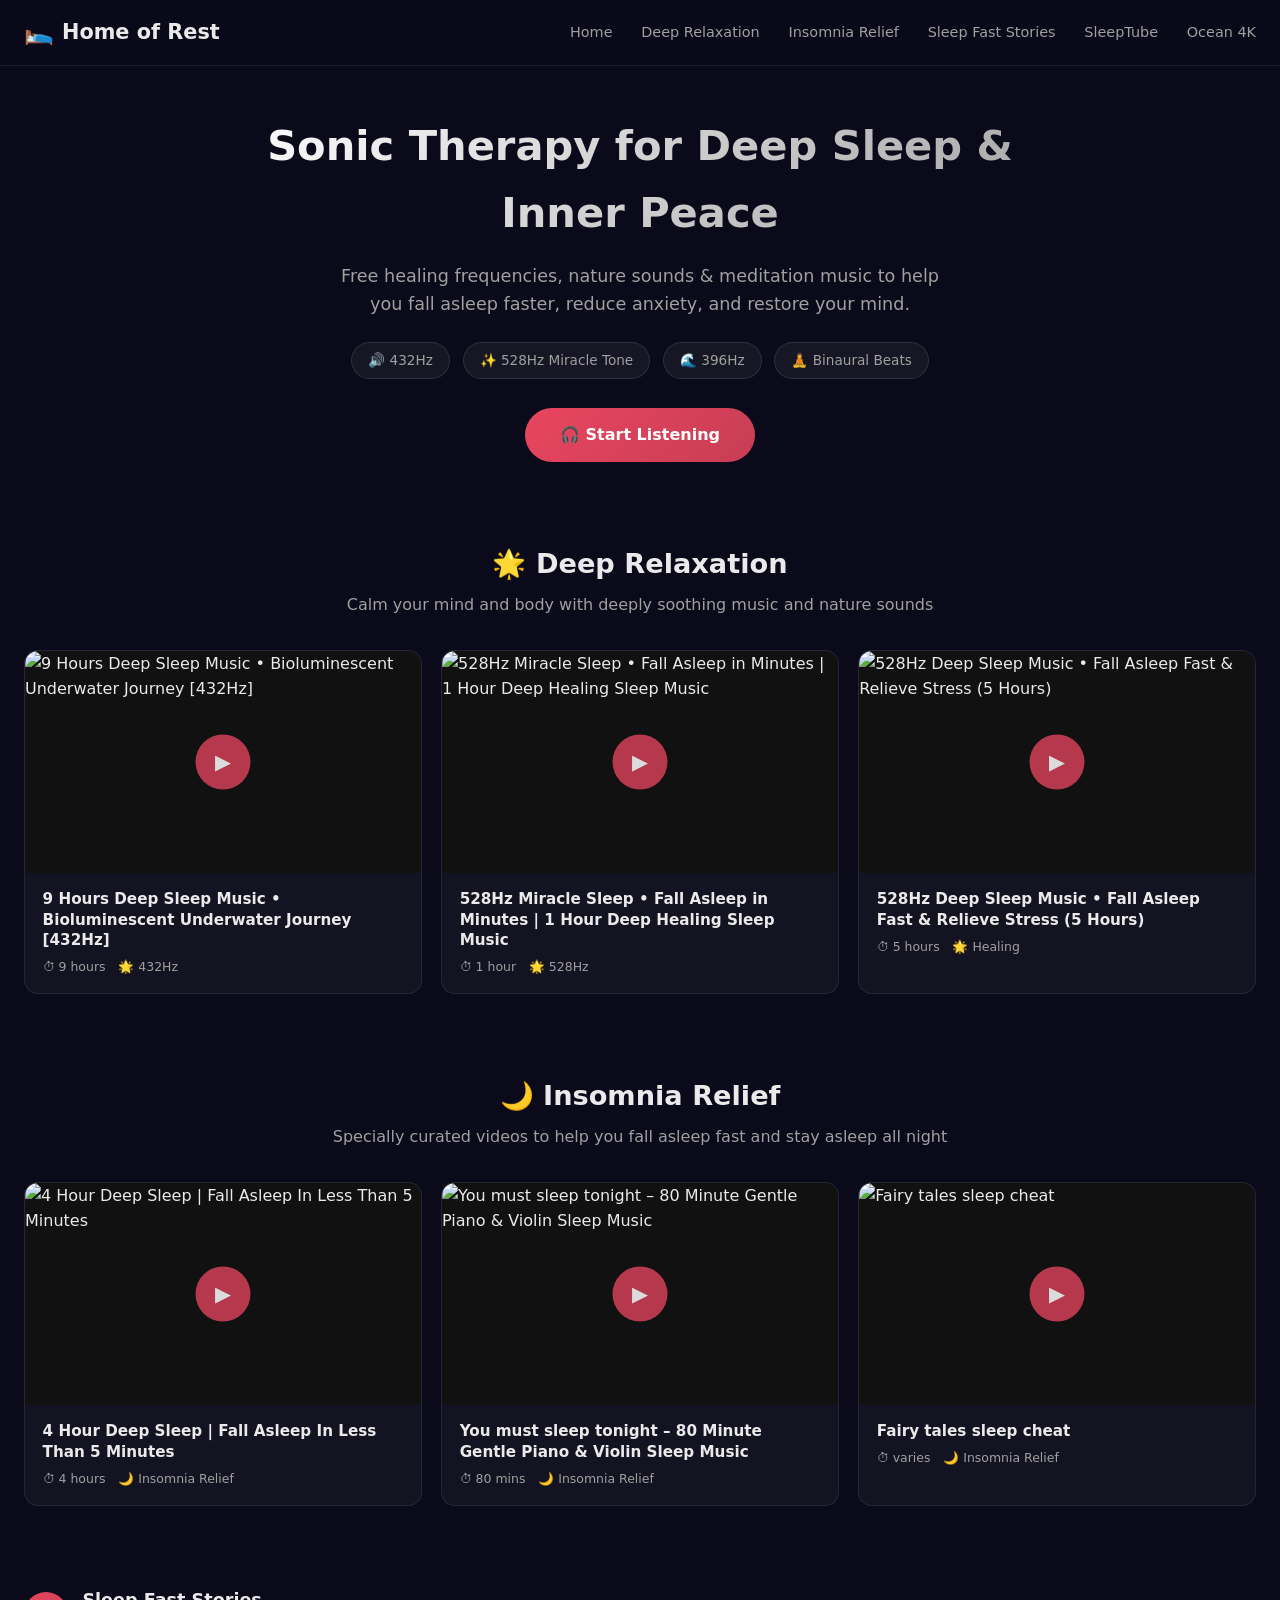
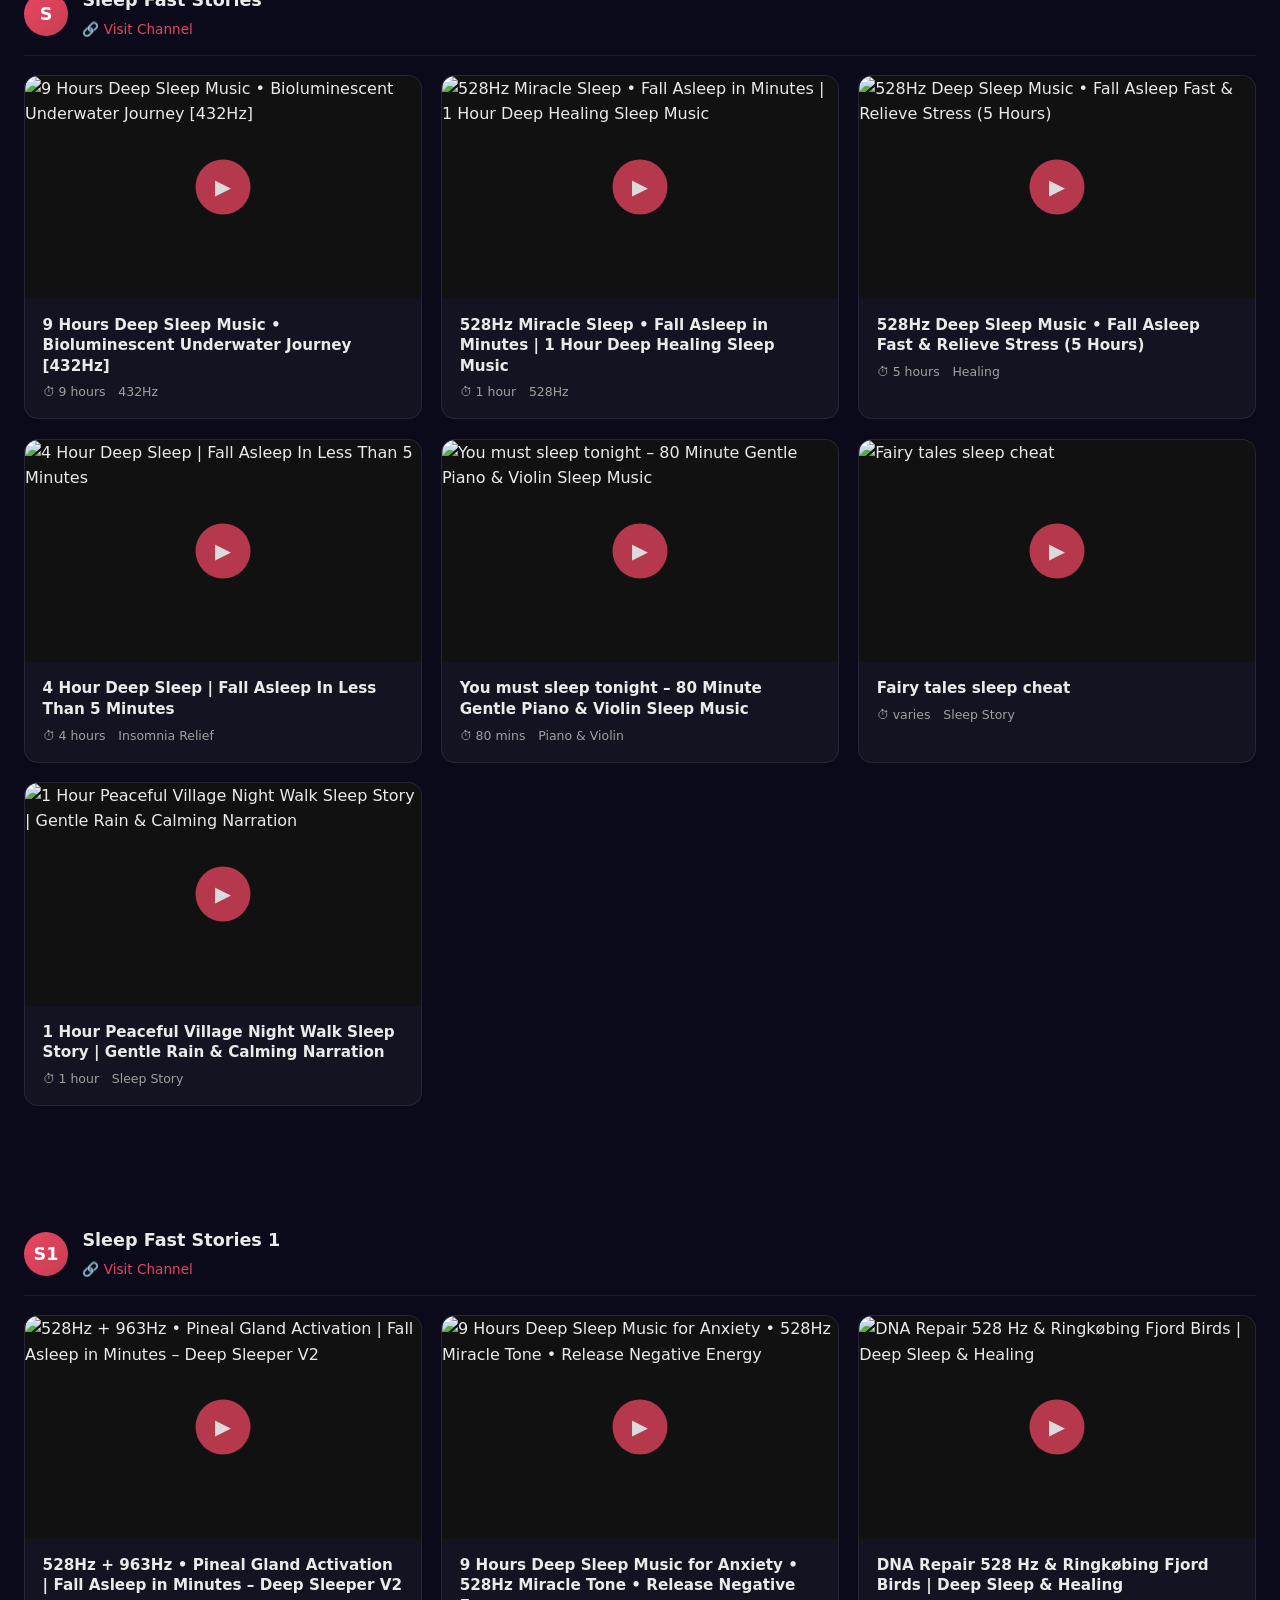
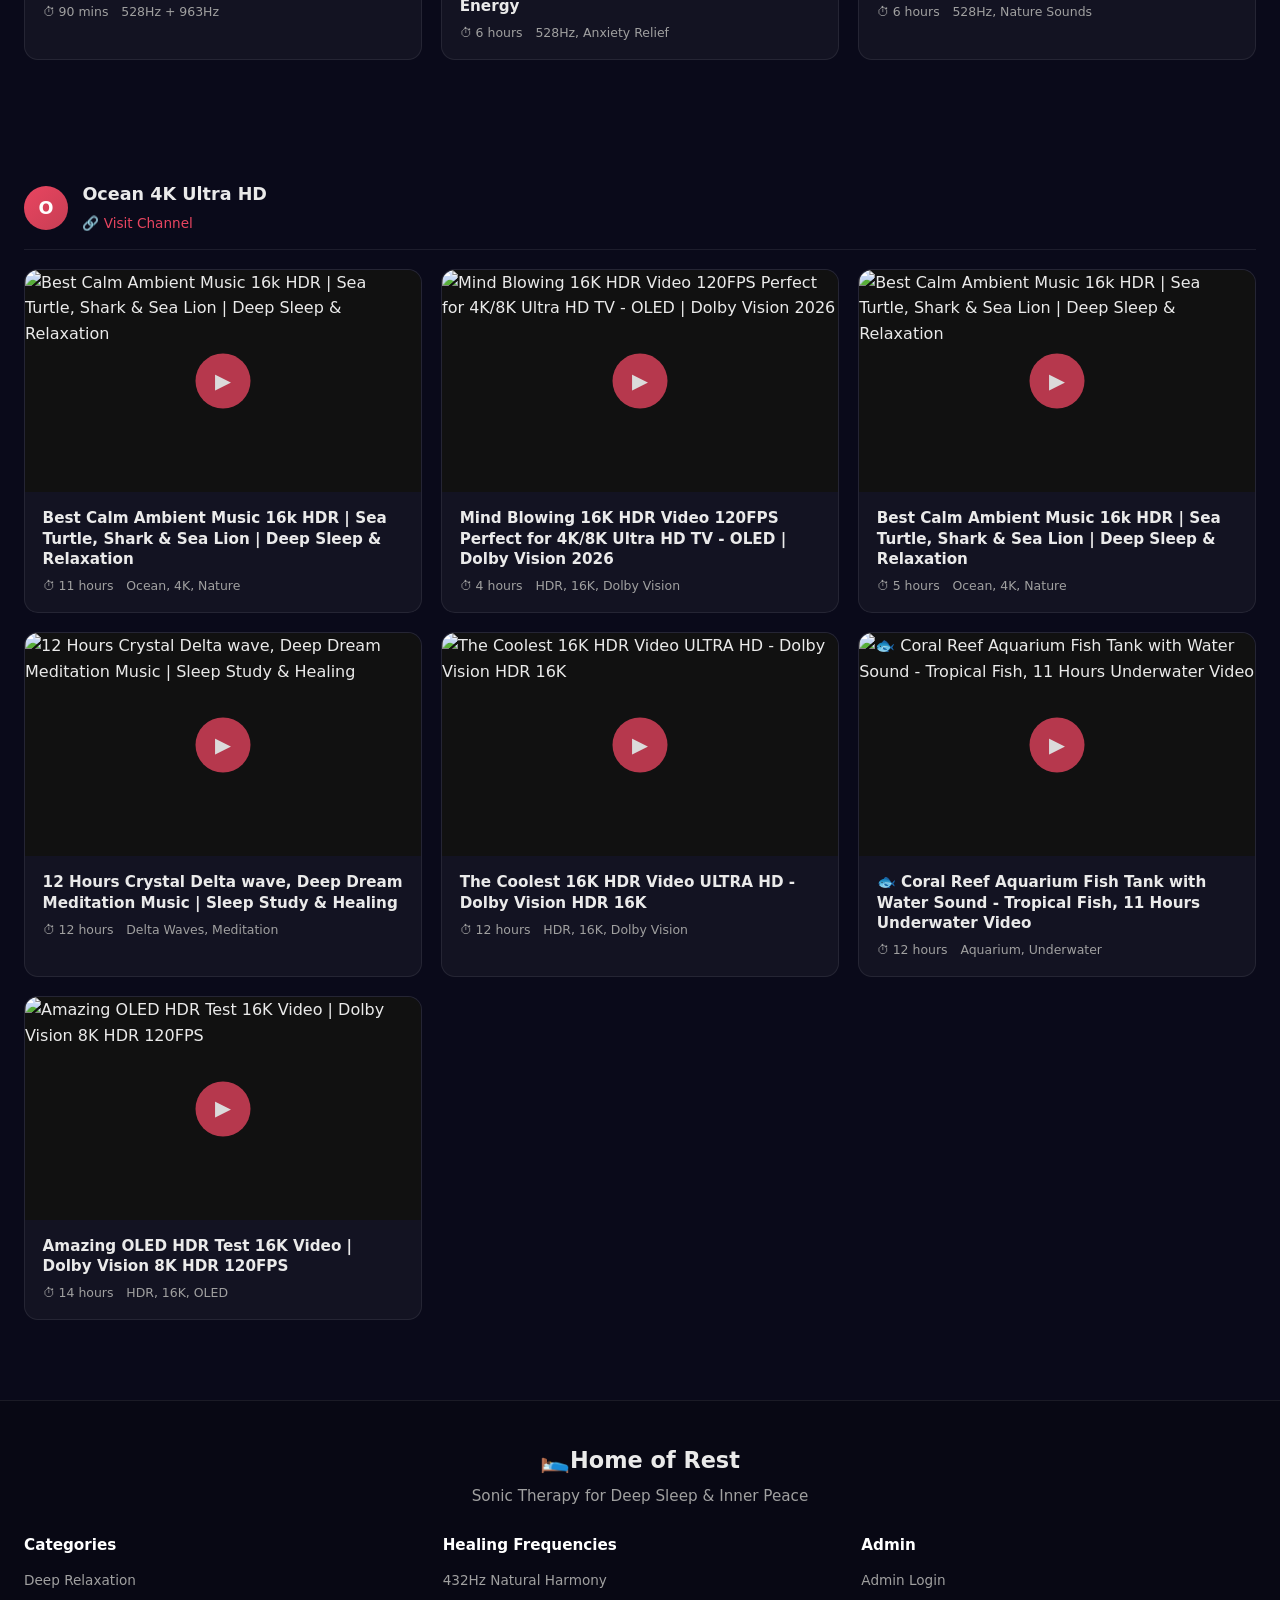
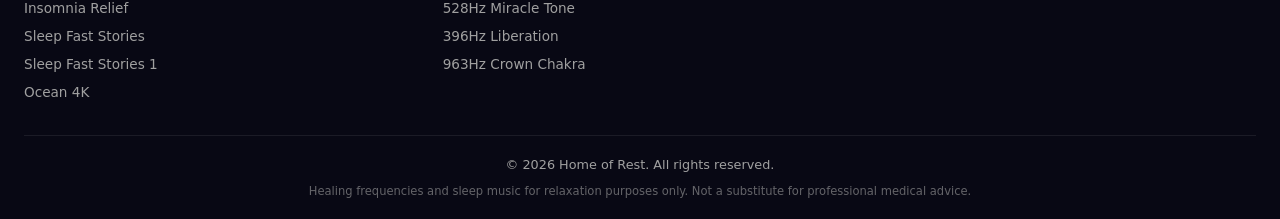
==== commit 74c8f3fd: "Add files via upload" ====
--- a/index.html
+++ b/index.html
@@ -1,462 +1,304 @@
 <!DOCTYPE html>
 <html lang="en">
 <head>
-    <meta charset="UTF-8">
-    <meta name="viewport" content="width=device-width, initial-scale=1.0">
-    <title>Home of Rest - Deep Sleep Music & Healing Frequencies</title>
-    <meta name="description" content="Free healing frequencies, nature sounds & meditation music to help you fall asleep faster, reduce anxiety, and restore your mind.">
-    <link rel="stylesheet" href="css/styles.css">
+<meta charset="UTF-8">
+<meta name="viewport" content="width=device-width, initial-scale=1.0">
+<title>Home of Rest - Deep Sleep Music & Healing Frequencies</title>
+<meta name="description" content="Free healing frequencies, nature sounds & meditation music to help you fall asleep faster, reduce anxiety, and restore your mind.">
+<style>
+/* ========== RESET & BASE ========== */
+*{margin:0;padding:0;box-sizing:border-box}
+html{scroll-behavior:smooth}
+body{font-family:'Segoe UI',system-ui,-apple-system,sans-serif;background:#0a0a1a;color:#eaeaea;line-height:1.6;min-height:100vh}
+img{max-width:100%;display:block}
+a{color:inherit;text-decoration:none}
+
+/* ========== HEADER ========== */
+.site-header{position:fixed;top:0;left:0;right:0;background:rgba(10,10,26,0.95);backdrop-filter:blur(20px);border-bottom:1px solid rgba(255,255,255,0.08);z-index:1000;padding:0 1.5rem}
+.header-container{max-width:1400px;margin:0 auto;display:flex;align-items:center;justify-content:space-between;height:65px}
+.logo{display:flex;align-items:center;gap:0.5rem;font-size:1.3rem;font-weight:700}
+.logo-icon{font-size:1.5rem}
+.main-nav{display:flex;gap:1.8rem}
+.nav-link{color:#a0a0a0;font-size:0.9rem;font-weight:500;transition:color .3s;position:relative;padding:0.2rem 0}
+.nav-link:hover,.nav-link.active{color:#fff}
+.nav-link::after{content:'';position:absolute;bottom:-2px;left:0;width:0;height:2px;background:#e94560;transition:width .3s}
+.nav-link:hover::after{width:100%}
+.mobile-menu-toggle{display:none;flex-direction:column;gap:5px;background:none;border:none;cursor:pointer;padding:5px}
+.mobile-menu-toggle span{display:block;width:24px;height:2px;background:#fff;transition:.3s}
+
+/* ========== MAIN ========== */
+main{padding-top:65px}
+
+/* ========== HERO ========== */
+.hero{text-align:center;padding:3rem 1.5rem 2.5rem;max-width:900px;margin:0 auto}
+.hero h1{font-size:2.6rem;margin-bottom:1rem;background:linear-gradient(135deg,#fff 0%,#a0a0a0 100%);-webkit-background-clip:text;-webkit-text-fill-color:transparent}
+.hero>p{color:#a0a0a0;font-size:1.1rem;max-width:600px;margin:0 auto 1.5rem}
+.hero-tags{display:flex;justify-content:center;gap:0.8rem;flex-wrap:wrap;margin-bottom:1.8rem}
+.tag{background:rgba(255,255,255,0.05);border:1px solid rgba(255,255,255,0.1);padding:0.4rem 1rem;border-radius:50px;font-size:0.85rem;color:#a0a0a0}
+.btn-primary{display:inline-flex;align-items:center;gap:0.5rem;background:linear-gradient(135deg,#e94560,#c73e54);color:#fff;padding:0.9rem 2.2rem;border-radius:50px;font-weight:600;font-size:1rem;border:none;cursor:pointer;transition:transform .3s,box-shadow .3s}
+.btn-primary:hover{transform:translateY(-2px);box-shadow:0 10px 30px rgba(233,69,96,0.35)}
+
+/* ========== SECTIONS ========== */
+.section{padding:2.5rem 1.5rem;max-width:1400px;margin:0 auto}
+.section-header{text-align:center;margin-bottom:2rem}
+.section-header h2{font-size:1.7rem;margin-bottom:0.4rem}
+.section-header>p{color:#a0a0a0;font-size:1rem}
+
+/* ========== VIDEO GRID ========== */
+.video-grid{display:grid;grid-template-columns:repeat(auto-fill,minmax(300px,1fr));gap:1.2rem}
+.video-card{background:rgba(255,255,255,0.04);border:1px solid rgba(255,255,255,0.08);border-radius:14px;overflow:hidden;transition:transform .3s,box-shadow .3s;cursor:pointer}
+.video-card:hover{transform:translateY(-4px);box-shadow:0 8px 30px rgba(0,0,0,0.35)}
+.video-thumbnail{position:relative;width:100%;padding-bottom:56.25%;overflow:hidden;background:#111}
+.video-thumbnail img{position:absolute;top:0;left:0;width:100%;height:100%;object-fit:cover}
+.video-thumbnail iframe{position:absolute;top:0;left:0;width:100%;height:100%;border:none}
+.play-overlay{position:absolute;top:50%;left:50%;transform:translate(-50%,-50%);width:55px;height:55px;background:rgba(233,69,96,0.9);border-radius:50%;display:flex;align-items:center;justify-content:center;font-size:1.3rem;color:#fff;opacity:0.85;transition:opacity .3s,transform .3s}
+.video-card:hover .play-overlay{opacity:1;transform:translate(-50%,-50%) scale(1.08)}
+.video-info{padding:1rem 1.1rem}
+.video-info h3{font-size:0.95rem;margin-bottom:0.4rem;line-height:1.35;font-weight:600}
+.video-meta{display:flex;gap:0.8rem;flex-wrap:wrap}
+.video-meta span{font-size:0.78rem;color:#a0a0a0;display:flex;align-items:center;gap:0.25rem}
+
+/* ========== CHANNEL SECTIONS ========== */
+.channel-section{margin-bottom:2.5rem}
+.channel-header{display:flex;align-items:center;gap:0.9rem;margin-bottom:1.2rem;padding-bottom:0.8rem;border-bottom:1px solid rgba(255,255,255,0.08)}
+.channel-avatar{width:44px;height:44px;border-radius:50%;background:linear-gradient(135deg,#e94560,#c73e54);display:flex;align-items:center;justify-content:center;font-size:1.1rem;font-weight:700;color:#fff}
+.channel-info h3{font-size:1.1rem;margin-bottom:0.15rem}
+.channel-info a{color:#e94560;font-size:0.85rem}
+.channel-info a:hover{text-decoration:underline}
+
+/* ========== FOOTER ========== */
+.site-footer{background:rgba(0,0,0,0.25);border-top:1px solid rgba(255,255,255,0.08);padding:2.5rem 1.5rem 1.2rem;margin-top:2rem}
+.footer-container{max-width:1400px;margin:0 auto}
+.footer-brand{text-align:center;margin-bottom:1.5rem}
+.footer-brand .logo-text{font-size:1.4rem;font-weight:700}
+.footer-tagline{color:#a0a0a0;margin-top:0.3rem;font-size:0.95rem}
+.footer-links{display:grid;grid-template-columns:repeat(auto-fit,minmax(180px,1fr));gap:1.5rem;margin-bottom:1.5rem}
+.footer-column h4{font-size:0.95rem;margin-bottom:0.8rem;color:#fff}
+.footer-column a{display:block;color:#a0a0a0;margin-bottom:0.4rem;font-size:0.85rem;transition:color .3s}
+.footer-column a:hover{color:#e94560}
+.footer-bottom{text-align:center;padding-top:1.2rem;border-top:1px solid rgba(255,255,255,0.08);color:#a0a0a0;font-size:0.8rem}
+.footer-disclaimer{margin-top:0.4rem;font-size:0.72rem;opacity:0.6}
+
+/* ========== SCROLLBAR ========== */
+::-webkit-scrollbar{width:7px}
+::-webkit-scrollbar-track{background:#0a0a1a}
+::-webkit-scrollbar-thumb{background:#1a3a5c;border-radius:4px}
+::-webkit-scrollbar-thumb:hover{background:#e94560}
+
+/* ========== RESPONSIVE ========== */
+@media(max-width:768px){
+.main-nav{display:none;position:absolute;top:65px;left:0;right:0;background:rgba(10,10,26,0.98);flex-direction:column;padding:1.2rem;gap:0.8rem;border-bottom:1px solid rgba(255,255,255,0.08)}
+.main-nav.active{display:flex}
+.mobile-menu-toggle{display:flex}
+.hero h1{font-size:1.8rem}
+.video-grid{grid-template-columns:1fr}
+.footer-links{grid-template-columns:1fr;text-align:center}
+}
+</style>
 </head>
 <body>
-    <header class="site-header">
-        <div class="header-container">
-            <a href="index.html" class="logo">
-                <span class="logo-icon">&#128716;</span>
-                <span class="logo-text">Home of Rest</span>
-            </a>
-            <nav class="main-nav">
-                <a href="index.html" class="nav-link active">Home</a>
-                <a href="#deep-relaxation" class="nav-link">Deep Relaxation</a>
-                <a href="#insomnia-relief" class="nav-link">Insomnia Relief</a>
-                <a href="#channel1" class="nav-link">Sleep Fast Stories</a>
-                <a href="#channel2" class="nav-link">SleepTube</a>
-                <a href="#channel3" class="nav-link">Ocean 4K</a>
-            </nav>
-            <button class="mobile-menu-toggle" aria-label="Toggle menu" onclick="toggleMobileMenu()">
-                <span></span><span></span><span></span>
-            </button>
-        </div>
-    </header>
-
-    <main>
-        <section class="hero">
-            <h1>Sonic Therapy for Deep Sleep & Inner Peace</h1>
-            <p>Free healing frequencies, nature sounds & meditation music to help you fall asleep faster, reduce anxiety, and restore your mind.</p>
-            <div class="hero-tags">
-                <span class="tag">&#128266; 432Hz</span>
-                <span class="tag">&#10024; 528Hz Miracle Tone</span>
-                <span class="tag">&#127754; 396Hz</span>
-                <span class="tag">&#129496; Binaural Beats</span>
-            </div>
-            <a href="#deep-relaxation" class="btn-primary">&#127911; Start Listening</a>
-        </section>
-
-        <section id="deep-relaxation" class="section">
-            <div class="section-header">
-                <h2>&#127775; Deep Relaxation</h2>
-                <p>Calm your mind and body with deeply soothing music and nature sounds</p>
-            </div>
-            <div class="video-grid">
-                <div class="video-card" onclick="playVideo(this, 'kQUmLfw-R58')">
-                    <div class="video-thumbnail">
-                        <img src="https://img.youtube.com/vi/kQUmLfw-R58/maxresdefault.jpg" alt="Deep Relaxation">
-                        <div class="play-overlay">&#9654;</div>
-                    </div>
-                    <div class="video-info">
-                        <h3>9 Hours Deep Sleep Music • Bioluminescent Underwater Journey [432Hz]</h3>
-                        <div class="video-meta">
-                            <span>&#9201; 9 hours</span>
-                            <span>&#127775; 432Hz</span>
-                        </div>
-                    </div>
-                </div>
-                <div class="video-card" onclick="playVideo(this, 'dL4SFnjAPlw')">
-                    <div class="video-thumbnail">
-                        <img src="https://img.youtube.com/vi/dL4SFnjAPlw/maxresdefault.jpg" alt="Deep Relaxation">
-                        <div class="play-overlay">&#9654;</div>
-                    </div>
-                    <div class="video-info">
-                        <h3>528Hz Miracle Sleep • Fall Asleep in Minutes | 1 Hour Deep Healing Sleep Music</h3>
-                        <div class="video-meta">
-                            <span>&#9201; 1 hour</span>
-                            <span>&#10024; 528Hz</span>
-                        </div>
-                    </div>
-                </div>
-                <div class="video-card" onclick="playVideo(this, 'VW9ZrmOWJ4M')">
-                    <div class="video-thumbnail">
-                        <img src="https://img.youtube.com/vi/VW9ZrmOWJ4M/maxresdefault.jpg" alt="Deep Relaxation">
-                        <div class="play-overlay">&#9654;</div>
-                    </div>
-                    <div class="video-info">
-                        <h3>528Hz Deep Sleep Music • Fall Asleep Fast & Relieve Stress (5 Hours)</h3>
-                        <div class="video-meta">
-                            <span>&#9201; 5 hours</span>
-                            <span>&#127754; Healing</span>
-                        </div>
-                    </div>
-                </div>
-            </div>
-        </section>
-
-        <section id="insomnia-relief" class="section">
-            <div class="section-header">
-                <h2>&#127769; Insomnia Relief</h2>
-                <p>Specially curated videos to help you fall asleep fast and stay asleep all night</p>
-            </div>
-            <div class="video-grid">
-                <div class="video-card" onclick="playVideo(this, 'qTpVPIdeALo')">
-                    <div class="video-thumbnail">
-                        <img src="https://img.youtube.com/vi/qTpVPIdeALo/maxresdefault.jpg" alt="Insomnia Relief">
-                        <div class="play-overlay">&#9654;</div>
-                    </div>
-                    <div class="video-info">
-                        <h3>4 Hour Deep Sleep | Fall Asleep In Less Than 5 Minutes</h3>
-                        <div class="video-meta">
-                            <span>&#9201; 4 hours</span>
-                            <span>&#127769; Insomnia Relief</span>
-                        </div>
-                    </div>
-                </div>
-                <div class="video-card" onclick="playVideo(this, '_fKijr_S31Y')">
-                    <div class="video-thumbnail">
-                        <img src="https://img.youtube.com/vi/_fKijr_S31Y/maxresdefault.jpg" alt="Insomnia Relief">
-                        <div class="play-overlay">&#9654;</div>
-                    </div>
-                    <div class="video-info">
-                        <h3>You must sleep tonight – 80 Minute Gentle Piano & Violin Sleep Music</h3>
-                        <div class="video-meta">
-                            <span>&#9201; 80 mins</span>
-                            <span>&#127769; Insomnia Relief</span>
-                        </div>
-                    </div>
-                </div>
-                <div class="video-card" onclick="playVideo(this, 'Q3jGg7KibiM')">
-                    <div class="video-thumbnail">
-                        <img src="https://img.youtube.com/vi/Q3jGg7KibiM/maxresdefault.jpg" alt="Insomnia Relief">
-                        <div class="play-overlay">&#9654;</div>
-                    </div>
-                    <div class="video-info">
-                        <h3>Fairy tales sleep cheat</h3>
-                        <div class="video-meta">
-                            <span>&#9201; varies</span>
-                            <span>&#127769; Insomnia Relief</span>
-                        </div>
-                    </div>
-                </div>
-            </div>
-        </section>
-
-        <section id="channel1" class="section channel-section">
-            <div class="channel-header">
-                <div class="channel-avatar">S</div>
-                <div class="channel-info">
-                    <h3>Sleep Fast Stories</h3>
-                    <a href="https://www.youtube.com/@SleepFastStories" target="_blank">&#128279; Visit Channel</a>
-                </div>
-            </div>
-            <div class="video-grid">
-                <div class="video-card" onclick="playVideo(this, 'kQUmLfw-R58")">
-                    <div class="video-thumbnail">
-                        <img src="https://img.youtube.com/vi/kQUmLfw-R58/maxresdefault.jpg" alt="9 Hours Deep Sleep Music • Bioluminescent Underwater Journey [432Hz]">
-                        <div class="play-overlay">&#9654;</div>
-                    </div>
-                    <div class="video-info">
-                        <h3>9 Hours Deep Sleep Music • Bioluminescent Underwater Journey [432Hz]</h3>
-                        <div class="video-meta">
-                            <span>&#9201; 9 hours</span>
-                            <span>432Hz</span>
-                        </div>
-                    </div>
-                </div>
-                <div class="video-card" onclick="playVideo(this, 'dL4SFnjAPlw")">
-                    <div class="video-thumbnail">
-                        <img src="https://img.youtube.com/vi/dL4SFnjAPlw/maxresdefault.jpg" alt="528Hz Miracle Sleep • Fall Asleep in Minutes | 1 Hour Deep Healing Sleep Music">
-                        <div class="play-overlay">&#9654;</div>
-                    </div>
-                    <div class="video-info">
-                        <h3>528Hz Miracle Sleep • Fall Asleep in Minutes | 1 Hour Deep Healing Sleep Music</h3>
-                        <div class="video-meta">
-                            <span>&#9201; 1 hour</span>
-                            <span>528Hz</span>
-                        </div>
-                    </div>
-                </div>
-                <div class="video-card" onclick="playVideo(this, 'VW9ZrmOWJ4M")">
-                    <div class="video-thumbnail">
-                        <img src="https://img.youtube.com/vi/VW9ZrmOWJ4M/maxresdefault.jpg" alt="528Hz Deep Sleep Music • Fall Asleep Fast & Relieve Stress (5 Hours)">
-                        <div class="play-overlay">&#9654;</div>
-                    </div>
-                    <div class="video-info">
-                        <h3>528Hz Deep Sleep Music • Fall Asleep Fast & Relieve Stress (5 Hours)</h3>
-                        <div class="video-meta">
-                            <span>&#9201; 5 hours</span>
-                            <span>528Hz</span>
-                        </div>
-                    </div>
-                </div>
-                <div class="video-card" onclick="playVideo(this, 'qTpVPIdeALo")">
-                    <div class="video-thumbnail">
-                        <img src="https://img.youtube.com/vi/qTpVPIdeALo/maxresdefault.jpg" alt="4 Hour Deep Sleep | Fall Asleep In Less Than 5 Minutes">
-                        <div class="play-overlay">&#9654;</div>
-                    </div>
-                    <div class="video-info">
-                        <h3>4 Hour Deep Sleep | Fall Asleep In Less Than 5 Minutes</h3>
-                        <div class="video-meta">
-                            <span>&#9201; 4 hours</span>
-                            <span>Deep Sleep</span>
-                        </div>
-                    </div>
-                </div>
-                <div class="video-card" onclick="playVideo(this, '_fKijr_S31Y")">
-                    <div class="video-thumbnail">
-                        <img src="https://img.youtube.com/vi/_fKijr_S31Y/maxresdefault.jpg" alt="You must sleep tonight – 80 Minute Gentle Piano & Violin Sleep Music">
-                        <div class="play-overlay">&#9654;</div>
-                    </div>
-                    <div class="video-info">
-                        <h3>You must sleep tonight – 80 Minute Gentle Piano & Violin Sleep Music</h3>
-                        <div class="video-meta">
-                            <span>&#9201; 80 mins</span>
-                            <span>Piano</span>
-                        </div>
-                    </div>
-                </div>
-                <div class="video-card" onclick="playVideo(this, 'Q3jGg7KibiM")">
-                    <div class="video-thumbnail">
-                        <img src="https://img.youtube.com/vi/Q3jGg7KibiM/maxresdefault.jpg" alt="Fairy tales sleep cheat">
-                        <div class="play-overlay">&#9654;</div>
-                    </div>
-                    <div class="video-info">
-                        <h3>Fairy tales sleep cheat</h3>
-                        <div class="video-meta">
-                            <span>&#9201; varies</span>
-                            <span>Sleep Story</span>
-                        </div>
-                    </div>
-                </div>
-                <div class="video-card" onclick="playVideo(this, '76tiYbHuJBw")">
-                    <div class="video-thumbnail">
-                        <img src="https://img.youtube.com/vi/76tiYbHuJBw/maxresdefault.jpg" alt="1 Hour Peaceful Village Night Walk Sleep Story | Gentle Rain & Calming Narration">
-                        <div class="play-overlay">&#9654;</div>
-                    </div>
-                    <div class="video-info">
-                        <h3>1 Hour Peaceful Village Night Walk Sleep Story | Gentle Rain & Calming Narration</h3>
-                        <div class="video-meta">
-                            <span>&#9201; 1 hour</span>
-                            <span>Sleep Story</span>
-                        </div>
-                    </div>
-                </div>
-            </div>
-        </section>
-
-        <section id="channel2" class="section channel-section">
-            <div class="channel-header">
-                <div class="channel-avatar">S1</div>
-                <div class="channel-info">
-                    <h3>Sleep Fast Stories 1</h3>
-                    <a href="https://www.youtube.com/@sleepfaststories1" target="_blank">&#128279; Visit Channel</a>
-                </div>
-            </div>
-            <div class="video-grid">
-                <div class="video-card" onclick="playVideo(this, 'jPrvs97K0NI")">
-                    <div class="video-thumbnail">
-                        <img src="https://img.youtube.com/vi/jPrvs97K0NI/maxresdefault.jpg" alt="528Hz + 963Hz • Pineal Gland Activation | Fall Asleep in Minutes – Deep Sleeper V2">
-                        <div class="play-overlay">&#9654;</div>
-                    </div>
-                    <div class="video-info">
-                        <h3>528Hz + 963Hz • Pineal Gland Activation | Fall Asleep in Minutes – Deep Sleeper V2</h3>
-                        <div class="video-meta">
-                            <span>&#9201; 90 mins</span>
-                            <span>528Hz</span>
-                        </div>
-                    </div>
-                </div>
-                <div class="video-card" onclick="playVideo(this, '8RaMwIqfG2k")">
-                    <div class="video-thumbnail">
-                        <img src="https://img.youtube.com/vi/8RaMwIqfG2k/maxresdefault.jpg" alt="9 Hours Deep Sleep Music for Anxiety • 528Hz Miracle Tone • Release Negative Energy">
-                        <div class="play-overlay">&#9654;</div>
-                    </div>
-                    <div class="video-info">
-                        <h3>9 Hours Deep Sleep Music for Anxiety • 528Hz Miracle Tone • Release Negative Energy</h3>
-                        <div class="video-meta">
-                            <span>&#9201; 6 hours</span>
-                            <span>528Hz</span>
-                        </div>
-                    </div>
-                </div>
-                <div class="video-card" onclick="playVideo(this, 'lF4EjirkoG8")">
-                    <div class="video-thumbnail">
-                        <img src="https://img.youtube.com/vi/lF4EjirkoG8/maxresdefault.jpg" alt="DNA Repair 528 Hz & Ringkøbing Fjord Birds | Deep Sleep & Healing">
-                        <div class="play-overlay">&#9654;</div>
-                    </div>
-                    <div class="video-info">
-                        <h3>DNA Repair 528 Hz & Ringkøbing Fjord Birds | Deep Sleep & Healing</h3>
-                        <div class="video-meta">
-                            <span>&#9201; 6 hours</span>
-                            <span>528Hz</span>
-                        </div>
-                    </div>
-                </div>
-            </div>
-        </section>
-
-        <section id="channel3" class="section channel-section">
-            <div class="channel-header">
-                <div class="channel-avatar">O</div>
-                <div class="channel-info">
-                    <h3>Ocean 4K Ultra HD</h3>
-                    <a href="https://www.youtube.com/@Ocean4kUltraHD" target="_blank">&#128279; Visit Channel</a>
-                </div>
-            </div>
-            <div class="video-grid">
-                <div class="video-card" onclick="playVideo(this, 'hHtZKPct1BA")">
-                    <div class="video-thumbnail">
-                        <img src="https://img.youtube.com/vi/hHtZKPct1BA/maxresdefault.jpg" alt="Best Calm Ambient Music 16k HDR | Sea Turtle, Shark & Sea Lion | Deep Sleep & Relaxation">
-                        <div class="play-overlay">&#9654;</div>
-                    </div>
-                    <div class="video-info">
-                        <h3>Best Calm Ambient Music 16k HDR | Sea Turtle, Shark & Sea Lion | Deep Sleep & Relaxation</h3>
-                        <div class="video-meta">
-                            <span>&#9201; 11 hours</span>
-                            <span>Ocean</span>
-                        </div>
-                    </div>
-                </div>
-                <div class="video-card" onclick="playVideo(this, 'D17tCM2sLt0")">
-                    <div class="video-thumbnail">
-                        <img src="https://img.youtube.com/vi/D17tCM2sLt0/maxresdefault.jpg" alt="Mind Blowing 16K HDR Video 120FPS Perfect for 4K/8K Ultra HD TV - OLED | Dolby Vision 2026">
-                        <div class="play-overlay">&#9654;</div>
-                    </div>
-                    <div class="video-info">
-                        <h3>Mind Blowing 16K HDR Video 120FPS Perfect for 4K/8K Ultra HD TV - OLED | Dolby Vision 2026</h3>
-                        <div class="video-meta">
-                            <span>&#9201; 4 hours</span>
-                            <span>HDR</span>
-                        </div>
-                    </div>
-                </div>
-                <div class="video-card" onclick="playVideo(this, 'xZ-0cvfRPZw")">
-                    <div class="video-thumbnail">
-                        <img src="https://img.youtube.com/vi/xZ-0cvfRPZw/maxresdefault.jpg" alt="Best Calm Ambient Music 16k HDR | Sea Turtle, Shark & Sea Lion | Deep Sleep & Relaxation">
-                        <div class="play-overlay">&#9654;</div>
-                    </div>
-                    <div class="video-info">
-                        <h3>Best Calm Ambient Music 16k HDR | Sea Turtle, Shark & Sea Lion | Deep Sleep & Relaxation</h3>
-                        <div class="video-meta">
-                            <span>&#9201; 5 hours</span>
-                            <span>Ocean</span>
-                        </div>
-                    </div>
-                </div>
-                <div class="video-card" onclick="playVideo(this, 'FhYI-j2nejY")">
-                    <div class="video-thumbnail">
-                        <img src="https://img.youtube.com/vi/FhYI-j2nejY/maxresdefault.jpg" alt="12 Hours Crystal Delta wave, Deep Dream Meditation Music | Sleep Study & Healing">
-                        <div class="play-overlay">&#9654;</div>
-                    </div>
-                    <div class="video-info">
-                        <h3>12 Hours Crystal Delta wave, Deep Dream Meditation Music | Sleep Study & Healing</h3>
-                        <div class="video-meta">
-                            <span>&#9201; 12 hours</span>
-                            <span>Delta Waves</span>
-                        </div>
-                    </div>
-                </div>
-                <div class="video-card" onclick="playVideo(this, '6KhZoNBv0b8")">
-                    <div class="video-thumbnail">
-                        <img src="https://img.youtube.com/vi/6KhZoNBv0b8/maxresdefault.jpg" alt="The Coolest 16K HDR Video ULTRA HD - Dolby Vision HDR 16K">
-                        <div class="play-overlay">&#9654;</div>
-                    </div>
-                    <div class="video-info">
-                        <h3>The Coolest 16K HDR Video ULTRA HD - Dolby Vision HDR 16K</h3>
-                        <div class="video-meta">
-                            <span>&#9201; 12 hours</span>
-                            <span>HDR</span>
-                        </div>
-                    </div>
-                </div>
-                <div class="video-card" onclick="playVideo(this, 'AHa-2iFUwBM")">
-                    <div class="video-thumbnail">
-                        <img src="https://img.youtube.com/vi/AHa-2iFUwBM/maxresdefault.jpg" alt="🐟 Coral Reef Aquarium Fish Tank with Water Sound - Tropical Fish, 11 Hours Underwater Video">
-                        <div class="play-overlay">&#9654;</div>
-                    </div>
-                    <div class="video-info">
-                        <h3>🐟 Coral Reef Aquarium Fish Tank with Water Sound - Tropical Fish, 11 Hours Underwater Video</h3>
-                        <div class="video-meta">
-                            <span>&#9201; 12 hours</span>
-                            <span>Aquarium</span>
-                        </div>
-                    </div>
-                </div>
-                <div class="video-card" onclick="playVideo(this, '57x7H-cZHow")">
-                    <div class="video-thumbnail">
-                        <img src="https://img.youtube.com/vi/57x7H-cZHow/maxresdefault.jpg" alt="Amazing OLED HDR Test 16K Video | Dolby Vision 8K HDR 120FPS">
-                        <div class="play-overlay">&#9654;</div>
-                    </div>
-                    <div class="video-info">
-                        <h3>Amazing OLED HDR Test 16K Video | Dolby Vision 8K HDR 120FPS</h3>
-                        <div class="video-meta">
-                            <span>&#9201; 14 hours</span>
-                            <span>HDR</span>
-                        </div>
-                    </div>
-                </div>
-            </div>
-        </section>
-    </main>
-
-    <footer class="site-footer">
-        <div class="footer-container">
-            <div class="footer-brand">
-                <span class="logo-icon">&#128716;</span>
-                <span class="logo-text">Home of Rest</span>
-                <p class="footer-tagline">Sonic Therapy for Deep Sleep & Inner Peace</p>
-            </div>
-            <div class="footer-links">
-                <div class="footer-column">
-                    <h4>Categories</h4>
-                    <a href="#deep-relaxation">Deep Relaxation</a>
-                    <a href="#insomnia-relief">Insomnia Relief</a>
-                    <a href="#channel1">Sleep Fast Stories</a>
-                    <a href="#channel2">Sleep Fast Stories 1</a>
-                    <a href="#channel3">Ocean 4K</a>
-                </div>
-                <div class="footer-column">
-                    <h4>Healing Frequencies</h4>
-                    <a href="#">432Hz Natural Harmony</a>
-                    <a href="#">528Hz Miracle Tone</a>
-                    <a href="#">396Hz Liberation</a>
-                    <a href="#">963Hz Crown Chakra</a>
-                </div>
-                <div class="footer-column">
-                    <h4>Admin</h4>
-                    <a href="admin.html">Admin Login</a>
-                </div>
-            </div>
-            <div class="footer-bottom">
-                <p>&copy; 2026 Home of Rest. All rights reserved.</p>
-                <p class="footer-disclaimer">Healing frequencies and sleep music for relaxation purposes only. Not a substitute for professional medical advice.</p>
-            </div>
-        </div>
-    </footer>
-
-    <script>
-        function toggleMobileMenu() {
-            document.querySelector('.main-nav').classList.toggle('active');
-        }
-        function playVideo(card, videoId) {
-            const thumbnail = card.querySelector('.video-thumbnail');
-            thumbnail.innerHTML = '<iframe src="https://www.youtube.com/embed/' + videoId + '?autoplay=1&rel=0&modestbranding=1" allow="accelerometer; autoplay; clipboard-write; encrypted-media; gyroscope; picture-in-picture" allowfullscreen style="position:absolute;top:0;left:0;width:100%;height:100%;border:none;"></iframe>';
-        }
-        document.querySelectorAll('a[href^="#"]').forEach(anchor => {
-            anchor.addEventListener('click', function(e) {
-                e.preventDefault();
-                const target = document.querySelector(this.getAttribute('href'));
-                if (target) target.scrollIntoView({ behavior: 'smooth', block: 'start' });
-            });
-        });
-        window.addEventListener('scroll', () => {
-            const sections = document.querySelectorAll('section[id]');
-            const navLinks = document.querySelectorAll('.nav-link');
-            let current = '';
-            sections.forEach(section => {
-                if (scrollY >= section.offsetTop - 100) current = section.getAttribute('id');
-            });
-            navLinks.forEach(link => {
-                link.classList.remove('active');
-                if (link.getAttribute('href') === '#' + current) link.classList.add('active');
-            });
-        });
-    </script>
+
+<!-- ===== HEADER ===== -->
+<header class="site-header">
+<div class="header-container">
+<a href="index.html" class="logo"><span class="logo-icon">&#128716;</span><span class="logo-text">Home of Rest</span></a>
+<nav class="main-nav">
+<a href="index.html" class="nav-link active">Home</a>
+<a href="#deep-relaxation" class="nav-link">Deep Relaxation</a>
+<a href="#insomnia-relief" class="nav-link">Insomnia Relief</a>
+<a href="#channel1" class="nav-link">Sleep Fast Stories</a>
+<a href="#channel2" class="nav-link">SleepTube</a>
+<a href="#channel3" class="nav-link">Ocean 4K</a>
+</nav>
+<button class="mobile-menu-toggle" aria-label="Toggle menu" onclick="toggleMobileMenu()"><span></span><span></span><span></span></button>
+</div>
+</header>
+
+<main>
+
+<!-- ===== HERO ===== -->
+<section class="hero">
+<h1>Sonic Therapy for Deep Sleep & Inner Peace</h1>
+<p>Free healing frequencies, nature sounds & meditation music to help you fall asleep faster, reduce anxiety, and restore your mind.</p>
+<div class="hero-tags">
+<span class="tag">&#128266; 432Hz</span>
+<span class="tag">&#10024; 528Hz Miracle Tone</span>
+<span class="tag">&#127754; 396Hz</span>
+<span class="tag">&#129496; Binaural Beats</span>
+</div>
+<a href="#deep-relaxation" class="btn-primary">&#127911; Start Listening</a>
+</section>
+
+<!-- ===== DEEP RELAXATION ===== -->
+<section id="deep-relaxation" class="section">
+<div class="section-header"><h2>&#127775; Deep Relaxation</h2><p>Calm your mind and body with deeply soothing music and nature sounds</p></div>
+<div class="video-grid">
+<div class="video-card" onclick="playVideo(this,'kQUmLfw-R58')">
+<div class="video-thumbnail"><img src="https://img.youtube.com/vi/kQUmLfw-R58/maxresdefault.jpg" alt="9 Hours Deep Sleep Music • Bioluminescent Underwater Journey [432Hz]"><div class="play-overlay">&#9654;</div></div>
+<div class="video-info"><h3>9 Hours Deep Sleep Music • Bioluminescent Underwater Journey [432Hz]</h3><div class="video-meta"><span>&#9201; 9 hours</span><span>&#127775; 432Hz</span></div></div>
+</div>
+<div class="video-card" onclick="playVideo(this,'dL4SFnjAPlw')">
+<div class="video-thumbnail"><img src="https://img.youtube.com/vi/dL4SFnjAPlw/maxresdefault.jpg" alt="528Hz Miracle Sleep • Fall Asleep in Minutes | 1 Hour Deep Healing Sleep Music"><div class="play-overlay">&#9654;</div></div>
+<div class="video-info"><h3>528Hz Miracle Sleep • Fall Asleep in Minutes | 1 Hour Deep Healing Sleep Music</h3><div class="video-meta"><span>&#9201; 1 hour</span><span>&#127775; 528Hz</span></div></div>
+</div>
+<div class="video-card" onclick="playVideo(this,'VW9ZrmOWJ4M')">
+<div class="video-thumbnail"><img src="https://img.youtube.com/vi/VW9ZrmOWJ4M/maxresdefault.jpg" alt="528Hz Deep Sleep Music • Fall Asleep Fast & Relieve Stress (5 Hours)"><div class="play-overlay">&#9654;</div></div>
+<div class="video-info"><h3>528Hz Deep Sleep Music • Fall Asleep Fast & Relieve Stress (5 Hours)</h3><div class="video-meta"><span>&#9201; 5 hours</span><span>&#127775; Healing</span></div></div>
+</div>
+</div>
+</section>
+
+<!-- ===== INSOMNIA RELIEF ===== -->
+<section id="insomnia-relief" class="section">
+<div class="section-header"><h2>&#127769; Insomnia Relief</h2><p>Specially curated videos to help you fall asleep fast and stay asleep all night</p></div>
+<div class="video-grid">
+<div class="video-card" onclick="playVideo(this,'qTpVPIdeALo')">
+<div class="video-thumbnail"><img src="https://img.youtube.com/vi/qTpVPIdeALo/maxresdefault.jpg" alt="4 Hour Deep Sleep | Fall Asleep In Less Than 5 Minutes"><div class="play-overlay">&#9654;</div></div>
+<div class="video-info"><h3>4 Hour Deep Sleep | Fall Asleep In Less Than 5 Minutes</h3><div class="video-meta"><span>&#9201; 4 hours</span><span>&#127769; Insomnia Relief</span></div></div>
+</div>
+<div class="video-card" onclick="playVideo(this,'_fKijr_S31Y')">
+<div class="video-thumbnail"><img src="https://img.youtube.com/vi/_fKijr_S31Y/maxresdefault.jpg" alt="You must sleep tonight – 80 Minute Gentle Piano & Violin Sleep Music"><div class="play-overlay">&#9654;</div></div>
+<div class="video-info"><h3>You must sleep tonight – 80 Minute Gentle Piano & Violin Sleep Music</h3><div class="video-meta"><span>&#9201; 80 mins</span><span>&#127769; Insomnia Relief</span></div></div>
+</div>
+<div class="video-card" onclick="playVideo(this,'Q3jGg7KibiM')">
+<div class="video-thumbnail"><img src="https://img.youtube.com/vi/Q3jGg7KibiM/maxresdefault.jpg" alt="Fairy tales sleep cheat"><div class="play-overlay">&#9654;</div></div>
+<div class="video-info"><h3>Fairy tales sleep cheat</h3><div class="video-meta"><span>&#9201; varies</span><span>&#127769; Insomnia Relief</span></div></div>
+</div>
+</div>
+</section>
+
+<!-- ===== CHANNEL 1: Sleep Fast Stories ===== -->
+<section id="channel1" class="section channel-section">
+<div class="channel-header"><div class="channel-avatar">S</div><div class="channel-info"><h3>Sleep Fast Stories</h3><a href="https://www.youtube.com/@SleepFastStories" target="_blank">&#128279; Visit Channel</a></div></div>
+<div class="video-grid">
+<div class="video-card" onclick="playVideo(this,'kQUmLfw-R58')">
+<div class="video-thumbnail"><img src="https://img.youtube.com/vi/kQUmLfw-R58/maxresdefault.jpg" alt="9 Hours Deep Sleep Music • Bioluminescent Underwater Journey [432Hz]"><div class="play-overlay">&#9654;</div></div>
+<div class="video-info"><h3>9 Hours Deep Sleep Music • Bioluminescent Underwater Journey [432Hz]</h3><div class="video-meta"><span>&#9201; 9 hours</span><span>432Hz</span></div></div>
+</div>
+<div class="video-card" onclick="playVideo(this,'dL4SFnjAPlw')">
+<div class="video-thumbnail"><img src="https://img.youtube.com/vi/dL4SFnjAPlw/maxresdefault.jpg" alt="528Hz Miracle Sleep • Fall Asleep in Minutes | 1 Hour Deep Healing Sleep Music"><div class="play-overlay">&#9654;</div></div>
+<div class="video-info"><h3>528Hz Miracle Sleep • Fall Asleep in Minutes | 1 Hour Deep Healing Sleep Music</h3><div class="video-meta"><span>&#9201; 1 hour</span><span>528Hz</span></div></div>
+</div>
+<div class="video-card" onclick="playVideo(this,'VW9ZrmOWJ4M')">
+<div class="video-thumbnail"><img src="https://img.youtube.com/vi/VW9ZrmOWJ4M/maxresdefault.jpg" alt="528Hz Deep Sleep Music • Fall Asleep Fast & Relieve Stress (5 Hours)"><div class="play-overlay">&#9654;</div></div>
+<div class="video-info"><h3>528Hz Deep Sleep Music • Fall Asleep Fast & Relieve Stress (5 Hours)</h3><div class="video-meta"><span>&#9201; 5 hours</span><span>Healing</span></div></div>
+</div>
+<div class="video-card" onclick="playVideo(this,'qTpVPIdeALo')">
+<div class="video-thumbnail"><img src="https://img.youtube.com/vi/qTpVPIdeALo/maxresdefault.jpg" alt="4 Hour Deep Sleep | Fall Asleep In Less Than 5 Minutes"><div class="play-overlay">&#9654;</div></div>
+<div class="video-info"><h3>4 Hour Deep Sleep | Fall Asleep In Less Than 5 Minutes</h3><div class="video-meta"><span>&#9201; 4 hours</span><span>Insomnia Relief</span></div></div>
+</div>
+<div class="video-card" onclick="playVideo(this,'_fKijr_S31Y')">
+<div class="video-thumbnail"><img src="https://img.youtube.com/vi/_fKijr_S31Y/maxresdefault.jpg" alt="You must sleep tonight – 80 Minute Gentle Piano & Violin Sleep Music"><div class="play-overlay">&#9654;</div></div>
+<div class="video-info"><h3>You must sleep tonight – 80 Minute Gentle Piano & Violin Sleep Music</h3><div class="video-meta"><span>&#9201; 80 mins</span><span>Piano & Violin</span></div></div>
+</div>
+<div class="video-card" onclick="playVideo(this,'Q3jGg7KibiM')">
+<div class="video-thumbnail"><img src="https://img.youtube.com/vi/Q3jGg7KibiM/maxresdefault.jpg" alt="Fairy tales sleep cheat"><div class="play-overlay">&#9654;</div></div>
+<div class="video-info"><h3>Fairy tales sleep cheat</h3><div class="video-meta"><span>&#9201; varies</span><span>Sleep Story</span></div></div>
+</div>
+<div class="video-card" onclick="playVideo(this,'76tiYbHuJBw')">
+<div class="video-thumbnail"><img src="https://img.youtube.com/vi/76tiYbHuJBw/maxresdefault.jpg" alt="1 Hour Peaceful Village Night Walk Sleep Story | Gentle Rain & Calming Narration"><div class="play-overlay">&#9654;</div></div>
+<div class="video-info"><h3>1 Hour Peaceful Village Night Walk Sleep Story | Gentle Rain & Calming Narration</h3><div class="video-meta"><span>&#9201; 1 hour</span><span>Sleep Story</span></div></div>
+</div>
+</div>
+</section>
+
+<!-- ===== CHANNEL 2: Sleep Fast Stories 1 ===== -->
+<section id="channel2" class="section channel-section">
+<div class="channel-header"><div class="channel-avatar">S1</div><div class="channel-info"><h3>Sleep Fast Stories 1</h3><a href="https://www.youtube.com/@sleepfaststories1" target="_blank">&#128279; Visit Channel</a></div></div>
+<div class="video-grid">
+<div class="video-card" onclick="playVideo(this,'jPrvs97K0NI')">
+<div class="video-thumbnail"><img src="https://img.youtube.com/vi/jPrvs97K0NI/maxresdefault.jpg" alt="528Hz + 963Hz • Pineal Gland Activation | Fall Asleep in Minutes – Deep Sleeper V2"><div class="play-overlay">&#9654;</div></div>
+<div class="video-info"><h3>528Hz + 963Hz • Pineal Gland Activation | Fall Asleep in Minutes – Deep Sleeper V2</h3><div class="video-meta"><span>&#9201; 90 mins</span><span>528Hz + 963Hz</span></div></div>
+</div>
+<div class="video-card" onclick="playVideo(this,'8RaMwIqfG2k')">
+<div class="video-thumbnail"><img src="https://img.youtube.com/vi/8RaMwIqfG2k/maxresdefault.jpg" alt="9 Hours Deep Sleep Music for Anxiety • 528Hz Miracle Tone • Release Negative Energy"><div class="play-overlay">&#9654;</div></div>
+<div class="video-info"><h3>9 Hours Deep Sleep Music for Anxiety • 528Hz Miracle Tone • Release Negative Energy</h3><div class="video-meta"><span>&#9201; 6 hours</span><span>528Hz, Anxiety Relief</span></div></div>
+</div>
+<div class="video-card" onclick="playVideo(this,'lF4EjirkoG8')">
+<div class="video-thumbnail"><img src="https://img.youtube.com/vi/lF4EjirkoG8/maxresdefault.jpg" alt="DNA Repair 528 Hz & Ringkøbing Fjord Birds | Deep Sleep & Healing"><div class="play-overlay">&#9654;</div></div>
+<div class="video-info"><h3>DNA Repair 528 Hz & Ringkøbing Fjord Birds | Deep Sleep & Healing</h3><div class="video-meta"><span>&#9201; 6 hours</span><span>528Hz, Nature Sounds</span></div></div>
+</div>
+</div>
+</section>
+
+<!-- ===== CHANNEL 3: Ocean 4K Ultra HD ===== -->
+<section id="channel3" class="section channel-section">
+<div class="channel-header"><div class="channel-avatar">O</div><div class="channel-info"><h3>Ocean 4K Ultra HD</h3><a href="https://www.youtube.com/@Ocean4kUltraHD" target="_blank">&#128279; Visit Channel</a></div></div>
+<div class="video-grid">
+<div class="video-card" onclick="playVideo(this,'hHtZKPct1BA')">
+<div class="video-thumbnail"><img src="https://img.youtube.com/vi/hHtZKPct1BA/maxresdefault.jpg" alt="Best Calm Ambient Music 16k HDR | Sea Turtle, Shark & Sea Lion | Deep Sleep & Relaxation"><div class="play-overlay">&#9654;</div></div>
+<div class="video-info"><h3>Best Calm Ambient Music 16k HDR | Sea Turtle, Shark & Sea Lion | Deep Sleep & Relaxation</h3><div class="video-meta"><span>&#9201; 11 hours</span><span>Ocean, 4K, Nature</span></div></div>
+</div>
+<div class="video-card" onclick="playVideo(this,'D17tCM2sLt0')">
+<div class="video-thumbnail"><img src="https://img.youtube.com/vi/D17tCM2sLt0/maxresdefault.jpg" alt="Mind Blowing 16K HDR Video 120FPS Perfect for 4K/8K Ultra HD TV - OLED | Dolby Vision 2026"><div class="play-overlay">&#9654;</div></div>
+<div class="video-info"><h3>Mind Blowing 16K HDR Video 120FPS Perfect for 4K/8K Ultra HD TV - OLED | Dolby Vision 2026</h3><div class="video-meta"><span>&#9201; 4 hours</span><span>HDR, 16K, Dolby Vision</span></div></div>
+</div>
+<div class="video-card" onclick="playVideo(this,'xZ-0cvfRPZw')">
+<div class="video-thumbnail"><img src="https://img.youtube.com/vi/xZ-0cvfRPZw/maxresdefault.jpg" alt="Best Calm Ambient Music 16k HDR | Sea Turtle, Shark & Sea Lion | Deep Sleep & Relaxation"><div class="play-overlay">&#9654;</div></div>
+<div class="video-info"><h3>Best Calm Ambient Music 16k HDR | Sea Turtle, Shark & Sea Lion | Deep Sleep & Relaxation</h3><div class="video-meta"><span>&#9201; 5 hours</span><span>Ocean, 4K, Nature</span></div></div>
+</div>
+<div class="video-card" onclick="playVideo(this,'FhYI-j2nejY')">
+<div class="video-thumbnail"><img src="https://img.youtube.com/vi/FhYI-j2nejY/maxresdefault.jpg" alt="12 Hours Crystal Delta wave, Deep Dream Meditation Music | Sleep Study & Healing"><div class="play-overlay">&#9654;</div></div>
+<div class="video-info"><h3>12 Hours Crystal Delta wave, Deep Dream Meditation Music | Sleep Study & Healing</h3><div class="video-meta"><span>&#9201; 12 hours</span><span>Delta Waves, Meditation</span></div></div>
+</div>
+<div class="video-card" onclick="playVideo(this,'6KhZoNBv0b8')">
+<div class="video-thumbnail"><img src="https://img.youtube.com/vi/6KhZoNBv0b8/maxresdefault.jpg" alt="The Coolest 16K HDR Video ULTRA HD - Dolby Vision HDR 16K"><div class="play-overlay">&#9654;</div></div>
+<div class="video-info"><h3>The Coolest 16K HDR Video ULTRA HD - Dolby Vision HDR 16K</h3><div class="video-meta"><span>&#9201; 12 hours</span><span>HDR, 16K, Dolby Vision</span></div></div>
+</div>
+<div class="video-card" onclick="playVideo(this,'AHa-2iFUwBM')">
+<div class="video-thumbnail"><img src="https://img.youtube.com/vi/AHa-2iFUwBM/maxresdefault.jpg" alt="🐟 Coral Reef Aquarium Fish Tank with Water Sound - Tropical Fish, 11 Hours Underwater Video"><div class="play-overlay">&#9654;</div></div>
+<div class="video-info"><h3>🐟 Coral Reef Aquarium Fish Tank with Water Sound - Tropical Fish, 11 Hours Underwater Video</h3><div class="video-meta"><span>&#9201; 12 hours</span><span>Aquarium, Underwater</span></div></div>
+</div>
+<div class="video-card" onclick="playVideo(this,'57x7H-cZHow')">
+<div class="video-thumbnail"><img src="https://img.youtube.com/vi/57x7H-cZHow/maxresdefault.jpg" alt="Amazing OLED HDR Test 16K Video | Dolby Vision 8K HDR 120FPS"><div class="play-overlay">&#9654;</div></div>
+<div class="video-info"><h3>Amazing OLED HDR Test 16K Video | Dolby Vision 8K HDR 120FPS</h3><div class="video-meta"><span>&#9201; 14 hours</span><span>HDR, 16K, OLED</span></div></div>
+</div>
+</div>
+</section>
+
+</main>
+
+<!-- ===== FOOTER ===== -->
+<footer class="site-footer">
+<div class="footer-container">
+<div class="footer-brand">
+<span class="logo-icon">&#128716;</span><span class="logo-text">Home of Rest</span>
+<p class="footer-tagline">Sonic Therapy for Deep Sleep & Inner Peace</p>
+</div>
+<div class="footer-links">
+<div class="footer-column">
+<h4>Categories</h4>
+<a href="#deep-relaxation">Deep Relaxation</a>
+<a href="#insomnia-relief">Insomnia Relief</a>
+<a href="#channel1">Sleep Fast Stories</a>
+<a href="#channel2">Sleep Fast Stories 1</a>
+<a href="#channel3">Ocean 4K</a>
+</div>
+<div class="footer-column">
+<h4>Healing Frequencies</h4>
+<a href="#">432Hz Natural Harmony</a>
+<a href="#">528Hz Miracle Tone</a>
+<a href="#">396Hz Liberation</a>
+<a href="#">963Hz Crown Chakra</a>
+</div>
+<div class="footer-column">
+<h4>Admin</h4>
+<a href="admin.html">Admin Login</a>
+</div>
+</div>
+<div class="footer-bottom">
+<p>&copy; 2026 Home of Rest. All rights reserved.</p>
+<p class="footer-disclaimer">Healing frequencies and sleep music for relaxation purposes only. Not a substitute for professional medical advice.</p>
+</div>
+</div>
+</footer>
+
+<script>
+function toggleMobileMenu(){document.querySelector('.main-nav').classList.toggle('active')}
+function playVideo(card,vid){var t=card.querySelector('.video-thumbnail');t.innerHTML='<iframe src="https://www.youtube.com/embed/'+vid+'?autoplay=1&rel=0&modestbranding=1" allow="accelerometer; autoplay; clipboard-write; encrypted-media; gyroscope; picture-in-picture" allowfullscreen style="position:absolute;top:0;left:0;width:100%;height:100%;border:none;"></iframe>'}
+document.querySelectorAll('a[href^="#"]').forEach(function(a){a.addEventListener('click',function(e){e.preventDefault();var t=document.querySelector(this.getAttribute('href'));if(t)t.scrollIntoView({behavior:'smooth',block:'start'})})});
+window.addEventListener('scroll',function(){var s=document.querySelectorAll('section[id]'),n=document.querySelectorAll('.nav-link'),c='';s.forEach(function(x){if(scrollY>=x.offsetTop-100)c=x.getAttribute('id')});n.forEach(function(l){l.classList.remove('active');if(l.getAttribute('href')==='#'+c)l.classList.add('active')})});
+</script>
+
 </body>
 </html>
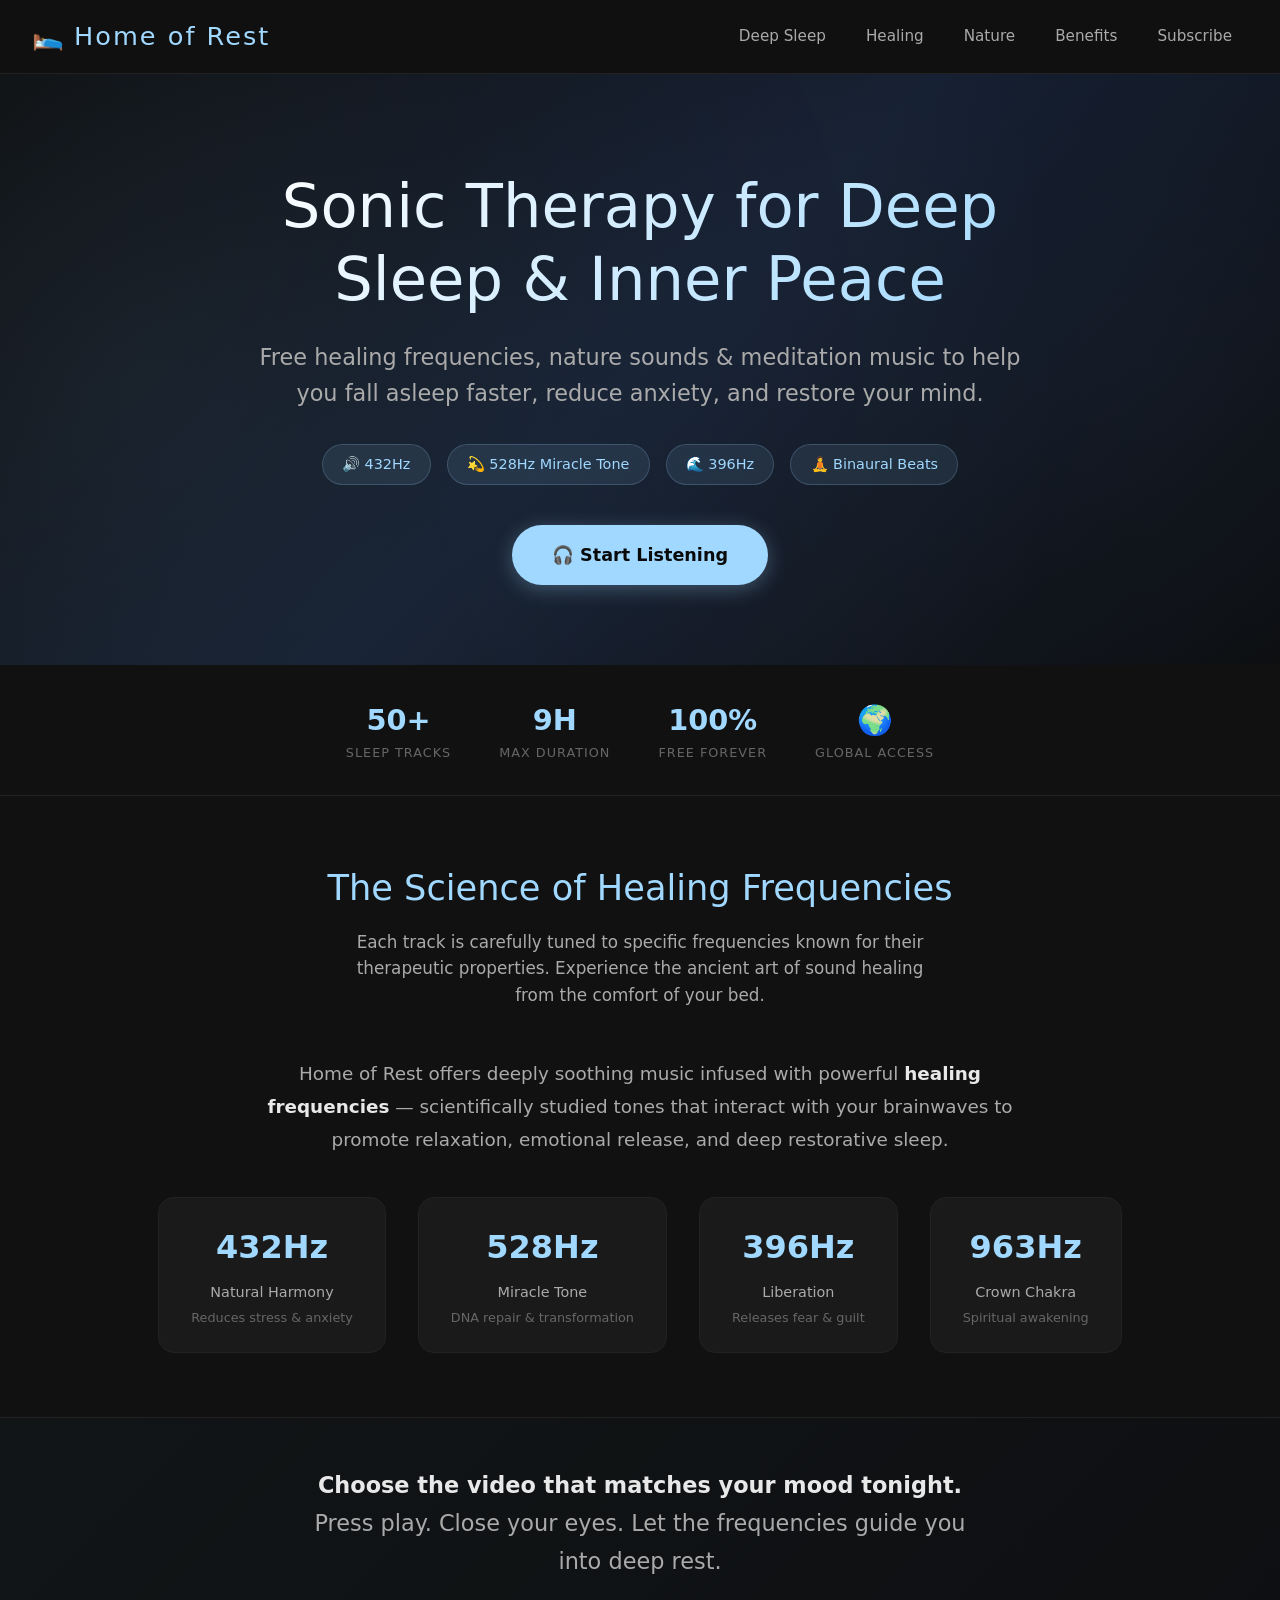
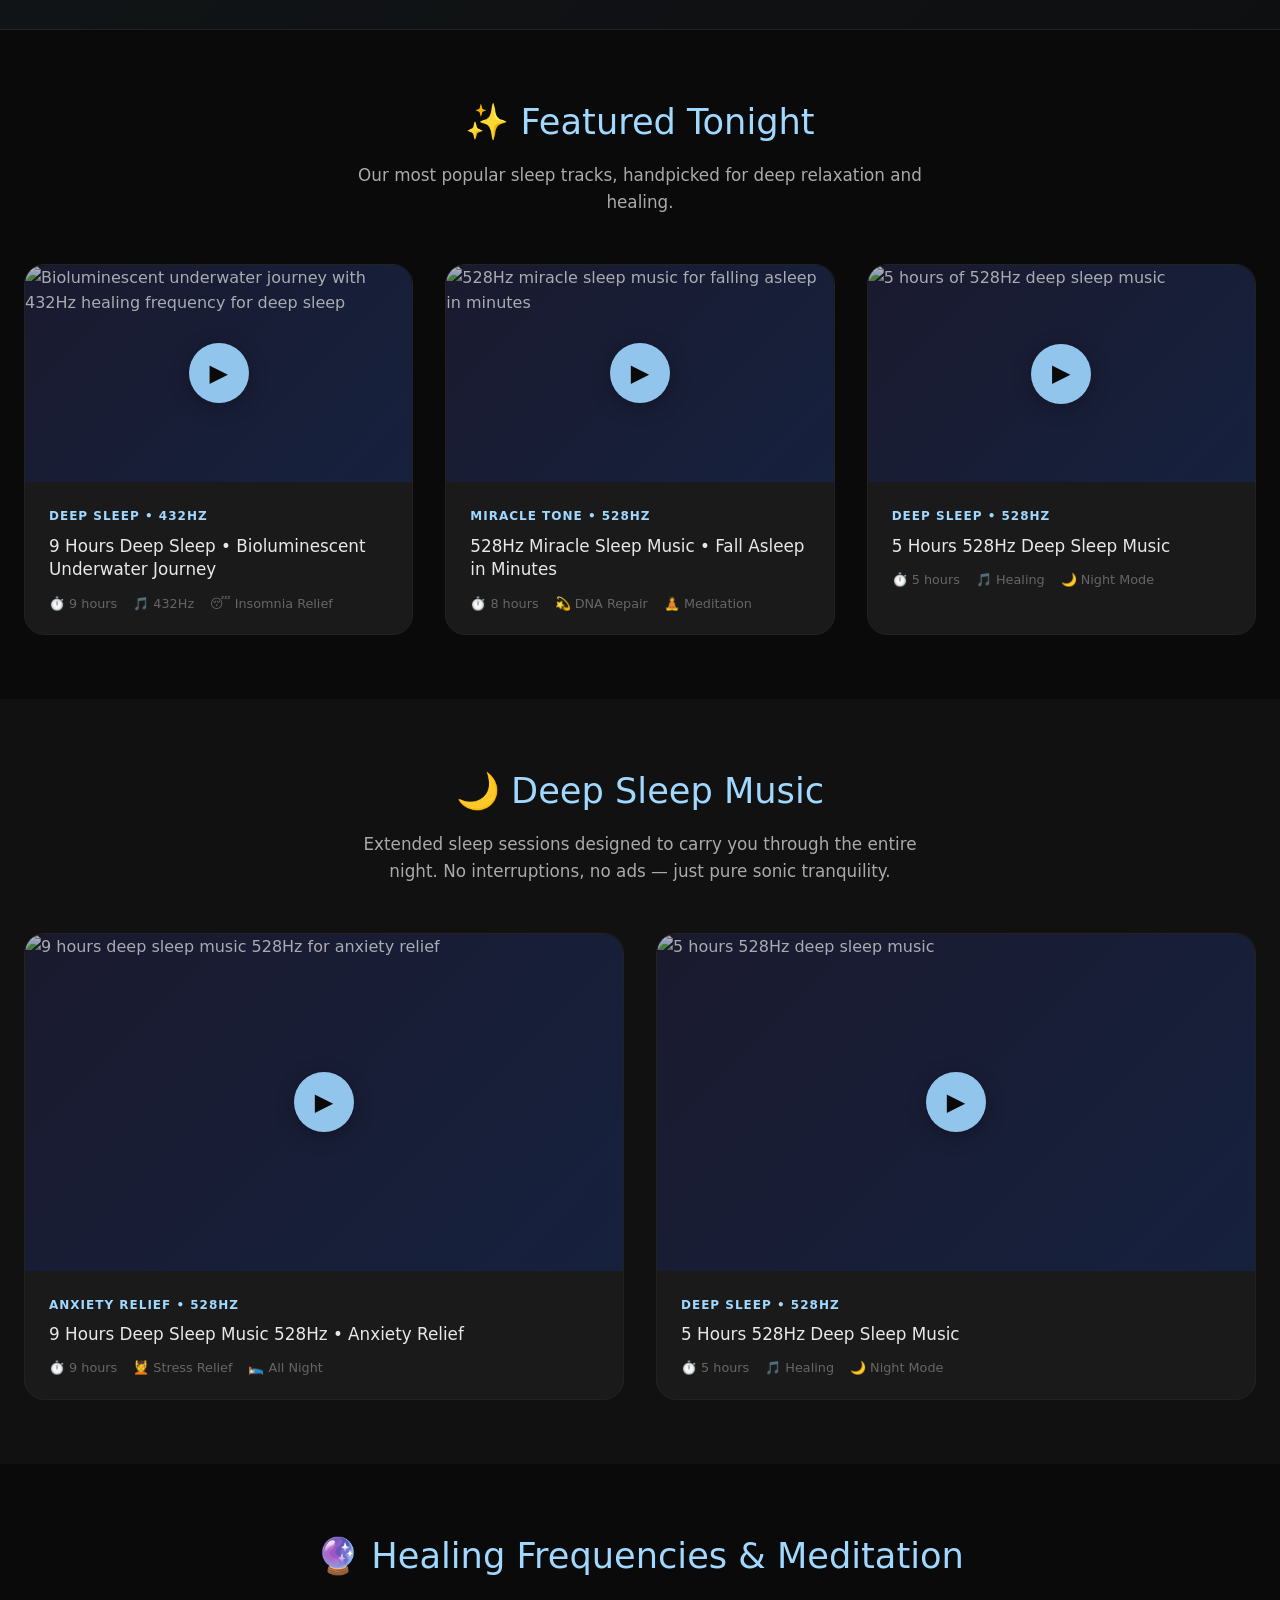
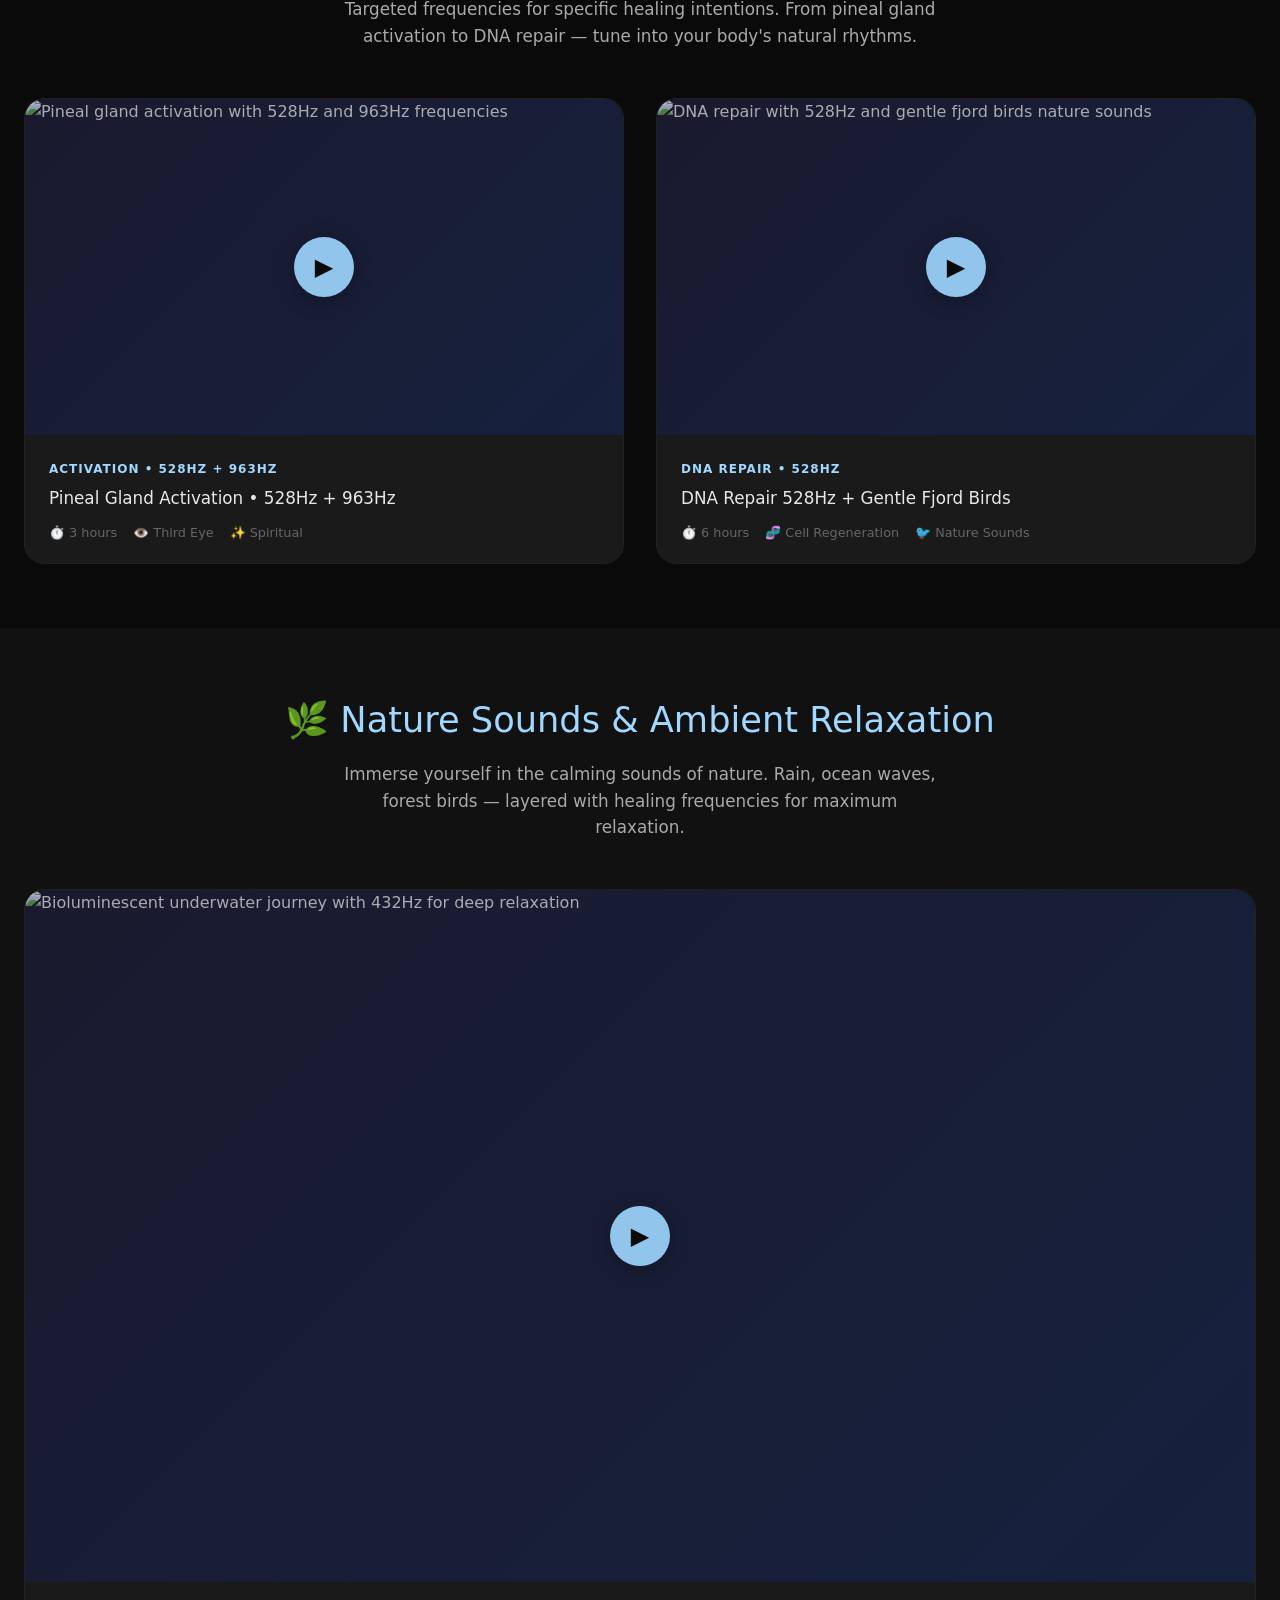
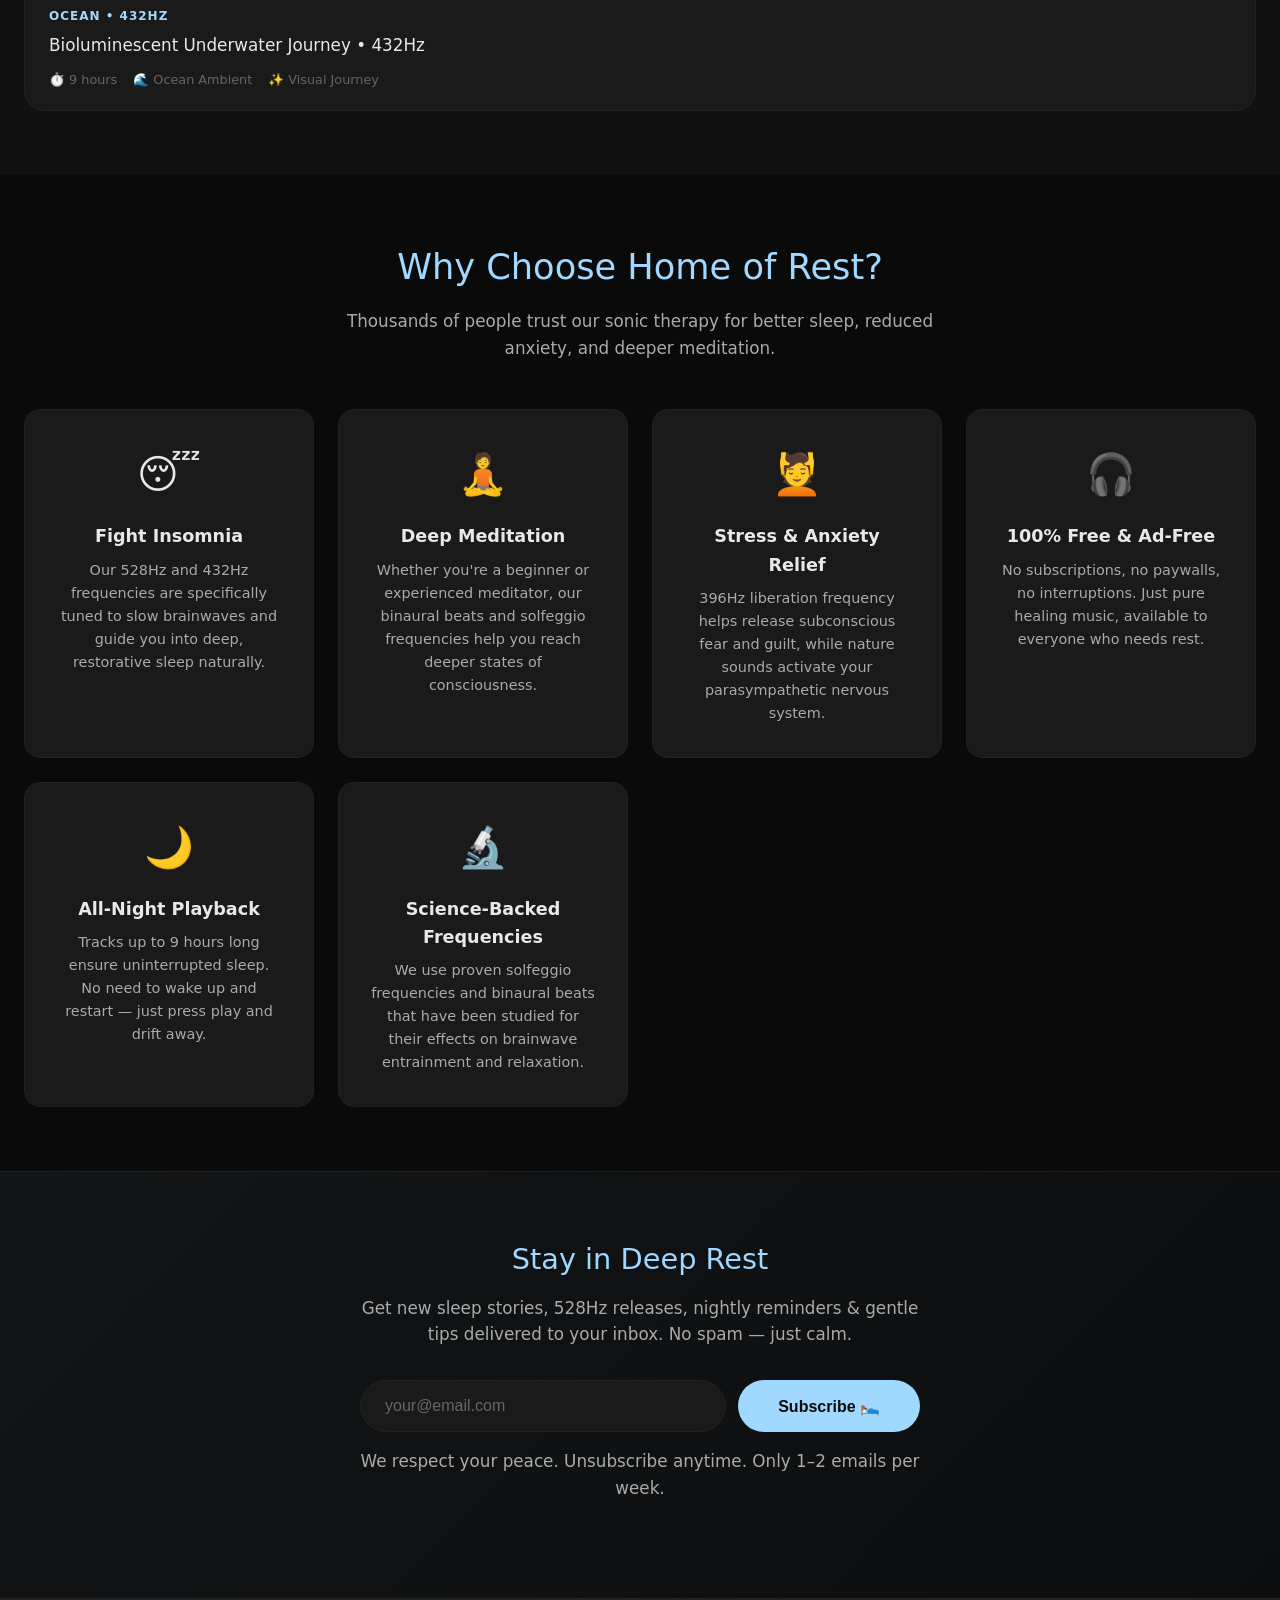
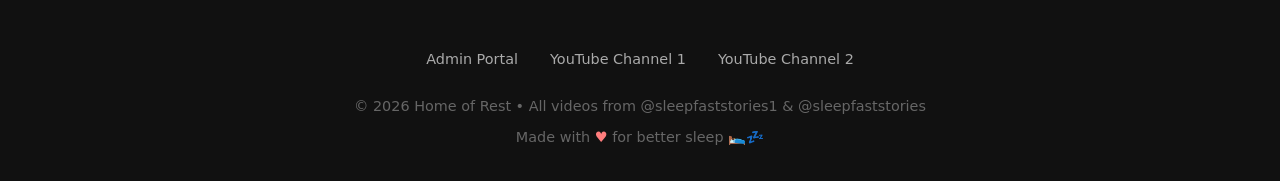
==== commit 1c640465: "Add files via upload" ====
--- a/index.html
+++ b/index.html
@@ -1,304 +1,1309 @@
 <!DOCTYPE html>
 <html lang="en">
 <head>
-<meta charset="UTF-8">
-<meta name="viewport" content="width=device-width, initial-scale=1.0">
-<title>Home of Rest - Deep Sleep Music & Healing Frequencies</title>
-<meta name="description" content="Free healing frequencies, nature sounds & meditation music to help you fall asleep faster, reduce anxiety, and restore your mind.">
-<style>
-/* ========== RESET & BASE ========== */
-*{margin:0;padding:0;box-sizing:border-box}
-html{scroll-behavior:smooth}
-body{font-family:'Segoe UI',system-ui,-apple-system,sans-serif;background:#0a0a1a;color:#eaeaea;line-height:1.6;min-height:100vh}
-img{max-width:100%;display:block}
-a{color:inherit;text-decoration:none}
-
-/* ========== HEADER ========== */
-.site-header{position:fixed;top:0;left:0;right:0;background:rgba(10,10,26,0.95);backdrop-filter:blur(20px);border-bottom:1px solid rgba(255,255,255,0.08);z-index:1000;padding:0 1.5rem}
-.header-container{max-width:1400px;margin:0 auto;display:flex;align-items:center;justify-content:space-between;height:65px}
-.logo{display:flex;align-items:center;gap:0.5rem;font-size:1.3rem;font-weight:700}
-.logo-icon{font-size:1.5rem}
-.main-nav{display:flex;gap:1.8rem}
-.nav-link{color:#a0a0a0;font-size:0.9rem;font-weight:500;transition:color .3s;position:relative;padding:0.2rem 0}
-.nav-link:hover,.nav-link.active{color:#fff}
-.nav-link::after{content:'';position:absolute;bottom:-2px;left:0;width:0;height:2px;background:#e94560;transition:width .3s}
-.nav-link:hover::after{width:100%}
-.mobile-menu-toggle{display:none;flex-direction:column;gap:5px;background:none;border:none;cursor:pointer;padding:5px}
-.mobile-menu-toggle span{display:block;width:24px;height:2px;background:#fff;transition:.3s}
-
-/* ========== MAIN ========== */
-main{padding-top:65px}
-
-/* ========== HERO ========== */
-.hero{text-align:center;padding:3rem 1.5rem 2.5rem;max-width:900px;margin:0 auto}
-.hero h1{font-size:2.6rem;margin-bottom:1rem;background:linear-gradient(135deg,#fff 0%,#a0a0a0 100%);-webkit-background-clip:text;-webkit-text-fill-color:transparent}
-.hero>p{color:#a0a0a0;font-size:1.1rem;max-width:600px;margin:0 auto 1.5rem}
-.hero-tags{display:flex;justify-content:center;gap:0.8rem;flex-wrap:wrap;margin-bottom:1.8rem}
-.tag{background:rgba(255,255,255,0.05);border:1px solid rgba(255,255,255,0.1);padding:0.4rem 1rem;border-radius:50px;font-size:0.85rem;color:#a0a0a0}
-.btn-primary{display:inline-flex;align-items:center;gap:0.5rem;background:linear-gradient(135deg,#e94560,#c73e54);color:#fff;padding:0.9rem 2.2rem;border-radius:50px;font-weight:600;font-size:1rem;border:none;cursor:pointer;transition:transform .3s,box-shadow .3s}
-.btn-primary:hover{transform:translateY(-2px);box-shadow:0 10px 30px rgba(233,69,96,0.35)}
-
-/* ========== SECTIONS ========== */
-.section{padding:2.5rem 1.5rem;max-width:1400px;margin:0 auto}
-.section-header{text-align:center;margin-bottom:2rem}
-.section-header h2{font-size:1.7rem;margin-bottom:0.4rem}
-.section-header>p{color:#a0a0a0;font-size:1rem}
-
-/* ========== VIDEO GRID ========== */
-.video-grid{display:grid;grid-template-columns:repeat(auto-fill,minmax(300px,1fr));gap:1.2rem}
-.video-card{background:rgba(255,255,255,0.04);border:1px solid rgba(255,255,255,0.08);border-radius:14px;overflow:hidden;transition:transform .3s,box-shadow .3s;cursor:pointer}
-.video-card:hover{transform:translateY(-4px);box-shadow:0 8px 30px rgba(0,0,0,0.35)}
-.video-thumbnail{position:relative;width:100%;padding-bottom:56.25%;overflow:hidden;background:#111}
-.video-thumbnail img{position:absolute;top:0;left:0;width:100%;height:100%;object-fit:cover}
-.video-thumbnail iframe{position:absolute;top:0;left:0;width:100%;height:100%;border:none}
-.play-overlay{position:absolute;top:50%;left:50%;transform:translate(-50%,-50%);width:55px;height:55px;background:rgba(233,69,96,0.9);border-radius:50%;display:flex;align-items:center;justify-content:center;font-size:1.3rem;color:#fff;opacity:0.85;transition:opacity .3s,transform .3s}
-.video-card:hover .play-overlay{opacity:1;transform:translate(-50%,-50%) scale(1.08)}
-.video-info{padding:1rem 1.1rem}
-.video-info h3{font-size:0.95rem;margin-bottom:0.4rem;line-height:1.35;font-weight:600}
-.video-meta{display:flex;gap:0.8rem;flex-wrap:wrap}
-.video-meta span{font-size:0.78rem;color:#a0a0a0;display:flex;align-items:center;gap:0.25rem}
-
-/* ========== CHANNEL SECTIONS ========== */
-.channel-section{margin-bottom:2.5rem}
-.channel-header{display:flex;align-items:center;gap:0.9rem;margin-bottom:1.2rem;padding-bottom:0.8rem;border-bottom:1px solid rgba(255,255,255,0.08)}
-.channel-avatar{width:44px;height:44px;border-radius:50%;background:linear-gradient(135deg,#e94560,#c73e54);display:flex;align-items:center;justify-content:center;font-size:1.1rem;font-weight:700;color:#fff}
-.channel-info h3{font-size:1.1rem;margin-bottom:0.15rem}
-.channel-info a{color:#e94560;font-size:0.85rem}
-.channel-info a:hover{text-decoration:underline}
-
-/* ========== FOOTER ========== */
-.site-footer{background:rgba(0,0,0,0.25);border-top:1px solid rgba(255,255,255,0.08);padding:2.5rem 1.5rem 1.2rem;margin-top:2rem}
-.footer-container{max-width:1400px;margin:0 auto}
-.footer-brand{text-align:center;margin-bottom:1.5rem}
-.footer-brand .logo-text{font-size:1.4rem;font-weight:700}
-.footer-tagline{color:#a0a0a0;margin-top:0.3rem;font-size:0.95rem}
-.footer-links{display:grid;grid-template-columns:repeat(auto-fit,minmax(180px,1fr));gap:1.5rem;margin-bottom:1.5rem}
-.footer-column h4{font-size:0.95rem;margin-bottom:0.8rem;color:#fff}
-.footer-column a{display:block;color:#a0a0a0;margin-bottom:0.4rem;font-size:0.85rem;transition:color .3s}
-.footer-column a:hover{color:#e94560}
-.footer-bottom{text-align:center;padding-top:1.2rem;border-top:1px solid rgba(255,255,255,0.08);color:#a0a0a0;font-size:0.8rem}
-.footer-disclaimer{margin-top:0.4rem;font-size:0.72rem;opacity:0.6}
-
-/* ========== SCROLLBAR ========== */
-::-webkit-scrollbar{width:7px}
-::-webkit-scrollbar-track{background:#0a0a1a}
-::-webkit-scrollbar-thumb{background:#1a3a5c;border-radius:4px}
-::-webkit-scrollbar-thumb:hover{background:#e94560}
-
-/* ========== RESPONSIVE ========== */
-@media(max-width:768px){
-.main-nav{display:none;position:absolute;top:65px;left:0;right:0;background:rgba(10,10,26,0.98);flex-direction:column;padding:1.2rem;gap:0.8rem;border-bottom:1px solid rgba(255,255,255,0.08)}
-.main-nav.active{display:flex}
-.mobile-menu-toggle{display:flex}
-.hero h1{font-size:1.8rem}
-.video-grid{grid-template-columns:1fr}
-.footer-links{grid-template-columns:1fr;text-align:center}
-}
-</style>
+  <meta charset="UTF-8">
+  <meta name="viewport" content="width=device-width, initial-scale=1.0">
+  <meta name="robots" content="index, follow, max-image-preview:large, max-snippet:-1, max-video-preview:-1">
+
+  <!-- Primary SEO -->
+  <title>Home of Rest 🛌 Deep Sleep Music | 528Hz Healing Frequencies & Relaxation</title>
+  <meta name="description" content="Free deep sleep music with 432Hz, 528Hz & 396Hz healing frequencies. Sonic therapy for insomnia, anxiety relief, meditation, yoga & spa. Fall asleep in minutes with nature sounds & binaural beats.">
+  <meta name="keywords" content="deep sleep music, 528Hz healing frequency, 432Hz meditation, sleep music for insomnia, healing frequencies, binaural beats, nature sounds sleep, anxiety relief music, spa music, yoga meditation music, sleep therapy, relaxation music, miracle tone 528Hz, DNA repair frequency, stress relief sounds">
+  <link rel="canonical" href="https://homeofrest.pages.dev/">
+
+  <!-- Open Graph / Facebook -->
+  <meta property="og:type" content="website">
+  <meta property="og:url" content="https://homeofrest.pages.dev/">
+  <meta property="og:title" content="Home of Rest 🛌 Deep Sleep Music & Healing Frequencies">
+  <meta property="og:description" content="Free sonic therapy with 432Hz, 528Hz & 396Hz healing frequencies. Deep sleep, meditation, anxiety relief & inner peace.">
+  <meta property="og:image" content="https://homeofrest.pages.dev/og-image.jpg">
+  <meta property="og:site_name" content="Home of Rest">
+
+  <!-- Twitter -->
+  <meta property="twitter:card" content="summary_large_image">
+  <meta property="twitter:url" content="https://homeofrest.pages.dev/">
+  <meta property="twitter:title" content="Home of Rest 🛌 Deep Sleep Music & Healing Frequencies">
+  <meta property="twitter:description" content="Free sonic therapy with 432Hz, 528Hz & 396Hz healing frequencies. Deep sleep, meditation, anxiety relief & inner peace.">
+  <meta property="twitter:image" content="https://homeofrest.pages.dev/og-image.jpg">
+
+  <!-- Structured Data - Website -->
+  <script type="application/ld+json">
+  {
+    "@context": "https://schema.org",
+    "@type": "WebSite",
+    "name": "Home of Rest",
+    "url": "https://homeofrest.pages.dev/",
+    "description": "Free deep sleep music with 432Hz, 528Hz & 396Hz healing frequencies for insomnia, anxiety relief, meditation and relaxation.",
+    "potentialAction": {
+      "@type": "SearchAction",
+      "target": "https://homeofrest.pages.dev/?q={search_term_string}",
+      "query-input": "required name=search_term_string"
+    }
+  }
+  </script>
+
+  <!-- Structured Data - Organization -->
+  <script type="application/ld+json">
+  {
+    "@context": "https://schema.org",
+    "@type": "Organization",
+    "name": "Home of Rest",
+    "url": "https://homeofrest.pages.dev/",
+    "logo": "https://homeofrest.pages.dev/logo.png",
+    "sameAs": [
+      "https://www.youtube.com/@sleepfaststories1",
+      "https://www.youtube.com/@sleepfaststories"
+    ]
+  }
+  </script>
+
+  <!-- Structured Data - VideoCollection -->
+  <script type="application/ld+json">
+  {
+    "@context": "https://schema.org",
+    "@type": "ItemList",
+    "itemListElement": [
+      {
+        "@type": "VideoObject",
+        "name": "9 Hours Deep Sleep • Bioluminescent Underwater Journey [432Hz]",
+        "description": "Deep sleep music with 432Hz healing frequency. Bioluminescent underwater journey for insomnia relief and deep relaxation.",
+        "thumbnailUrl": "https://img.youtube.com/vi/kQUmLfw-R58/maxresdefault.jpg",
+        "uploadDate": "2026-01-01",
+        "duration": "PT9H",
+        "contentUrl": "https://www.youtube.com/watch?v=kQUmLfw-R58",
+        "embedUrl": "https://www.youtube.com/embed/kQUmLfw-R58"
+      },
+      {
+        "@type": "VideoObject",
+        "name": "528Hz Miracle Sleep Music • Fall Asleep in Minutes",
+        "description": "528Hz miracle tone sleep music. Fall asleep fast with the love frequency for DNA repair and deep healing.",
+        "thumbnailUrl": "https://img.youtube.com/vi/dL4SFnjAPlw/maxresdefault.jpg",
+        "uploadDate": "2026-01-01",
+        "duration": "PT8H",
+        "contentUrl": "https://www.youtube.com/watch?v=dL4SFnjAPlw",
+        "embedUrl": "https://www.youtube.com/embed/dL4SFnjAPlw"
+      }
+    ]
+  }
+  </script>
+
+  <!-- Favicon -->
+  <link rel="icon" href="data:image/svg+xml,<svg xmlns=%22http://www.w3.org/2000/svg%22 viewBox=%220 0 100 100%22><text y=%22.9em%22 font-size=%2290%22>🛌</text></svg>">
+
+  <style>
+    :root {
+      --bg-primary: #0a0a0a;
+      --bg-secondary: #111;
+      --bg-card: #1a1a1a;
+      --bg-hover: #222;
+      --text-primary: #e8e8e8;
+      --text-secondary: #aaa;
+      --text-muted: #666;
+      --accent: #a0d8ff;
+      --accent-soft: rgba(160, 216, 255, 0.1);
+      --accent-glow: rgba(160, 216, 255, 0.3);
+      --success: #7dd87d;
+      --border: #222;
+      --gradient-hero: linear-gradient(135deg, rgba(10,10,10,0.9) 0%, rgba(20,30,50,0.85) 50%, rgba(10,10,10,0.95) 100%);
+    }
+
+    * { box-sizing: border-box; margin: 0; padding: 0; }
+
+    html { scroll-behavior: smooth; }
+
+    body { 
+      font-family: 'Segoe UI', system-ui, -apple-system, BlinkMacSystemFont, sans-serif; 
+      background: var(--bg-primary); 
+      color: var(--text-primary); 
+      line-height: 1.6;
+      overflow-x: hidden;
+    }
+
+    /* Scrollbar */
+    ::-webkit-scrollbar { width: 8px; }
+    ::-webkit-scrollbar-track { background: var(--bg-primary); }
+    ::-webkit-scrollbar-thumb { background: #333; border-radius: 4px; }
+    ::-webkit-scrollbar-thumb:hover { background: #444; }
+
+    /* Header */
+    header { 
+      background: rgba(17, 17, 17, 0.95); 
+      padding: 1rem 2rem; 
+      display: flex; 
+      justify-content: space-between; 
+      align-items: center;
+      position: sticky;
+      top: 0; 
+      z-index: 1000; 
+      backdrop-filter: blur(20px);
+      border-bottom: 1px solid var(--border);
+      transition: all 0.3s ease;
+    }
+
+    .logo { 
+      font-size: 1.6rem; 
+      font-weight: 300; 
+      letter-spacing: 2px; 
+      color: var(--accent);
+      display: flex;
+      align-items: center;
+      gap: 0.5rem;
+      text-decoration: none;
+    }
+
+    .logo:hover { opacity: 0.9; }
+
+    nav { display: flex; gap: 0.5rem; }
+    nav a { 
+      color: var(--text-secondary); 
+      padding: 0.5rem 1rem;
+      text-decoration: none; 
+      font-size: 0.95rem;
+      border-radius: 8px;
+      transition: all 0.2s ease;
+      position: relative;
+    }
+    nav a:hover { 
+      color: var(--accent); 
+      background: var(--accent-soft);
+    }
+    nav a::after {
+      content: '';
+      position: absolute;
+      bottom: 0;
+      left: 50%;
+      width: 0;
+      height: 2px;
+      background: var(--accent);
+      transition: all 0.3s ease;
+      transform: translateX(-50%);
+    }
+    nav a:hover::after { width: 60%; }
+
+    .mobile-menu-btn {
+      display: none;
+      background: none;
+      border: none;
+      color: var(--text-primary);
+      font-size: 1.5rem;
+      cursor: pointer;
+    }
+
+    /* Hero */
+    .hero { 
+      text-align: center; 
+      padding: 6rem 1.5rem 5rem; 
+      background: var(--gradient-hero);
+      position: relative;
+      overflow: hidden;
+    }
+
+    .hero::before {
+      content: '';
+      position: absolute;
+      top: -50%;
+      left: -50%;
+      width: 200%;
+      height: 200%;
+      background: radial-gradient(circle at 30% 50%, rgba(160, 216, 255, 0.08) 0%, transparent 50%),
+                  radial-gradient(circle at 70% 50%, rgba(120, 180, 255, 0.05) 0%, transparent 40%);
+      animation: float 20s ease-in-out infinite;
+      pointer-events: none;
+    }
+
+    @keyframes float {
+      0%, 100% { transform: translate(0, 0) rotate(0deg); }
+      33% { transform: translate(30px, -30px) rotate(1deg); }
+      66% { transform: translate(-20px, 20px) rotate(-1deg); }
+    }
+
+    .hero-content { position: relative; z-index: 1; max-width: 800px; margin: 0 auto; }
+
+    .hero h1 { 
+      font-size: clamp(2.2rem, 5vw, 3.8rem); 
+      font-weight: 300;
+      line-height: 1.2;
+      margin-bottom: 1.5rem;
+      background: linear-gradient(135deg, #fff 0%, var(--accent) 100%);
+      -webkit-background-clip: text;
+      -webkit-text-fill-color: transparent;
+      background-clip: text;
+    }
+
+    .hero-subtitle {
+      font-size: clamp(1.1rem, 2.5vw, 1.4rem);
+      color: var(--text-secondary);
+      margin-bottom: 2rem;
+      font-weight: 300;
+    }
+
+    .hero-badges {
+      display: flex;
+      justify-content: center;
+      gap: 1rem;
+      flex-wrap: wrap;
+      margin-bottom: 2.5rem;
+    }
+
+    .hero-badge {
+      background: var(--accent-soft);
+      border: 1px solid rgba(160, 216, 255, 0.2);
+      color: var(--accent);
+      padding: 0.5rem 1.2rem;
+      border-radius: 50px;
+      font-size: 0.9rem;
+      font-weight: 500;
+      backdrop-filter: blur(10px);
+    }
+
+    .hero-cta {
+      display: inline-flex;
+      align-items: center;
+      gap: 0.5rem;
+      background: var(--accent);
+      color: #0a0a0a;
+      padding: 1rem 2.5rem;
+      border-radius: 50px;
+      text-decoration: none;
+      font-weight: 600;
+      font-size: 1.1rem;
+      transition: all 0.3s ease;
+      box-shadow: 0 4px 20px var(--accent-glow);
+    }
+    .hero-cta:hover {
+      transform: translateY(-2px);
+      box-shadow: 0 8px 30px var(--accent-glow);
+    }
+
+    /* Stats Bar */
+    .stats-bar {
+      display: flex;
+      justify-content: center;
+      gap: 3rem;
+      padding: 2rem;
+      background: var(--bg-secondary);
+      border-bottom: 1px solid var(--border);
+      flex-wrap: wrap;
+    }
+    .stat-item { text-align: center; }
+    .stat-value { 
+      font-size: 1.8rem; 
+      font-weight: 600; 
+      color: var(--accent);
+    }
+    .stat-label { 
+      color: var(--text-muted); 
+      font-size: 0.8rem; 
+      text-transform: uppercase;
+      letter-spacing: 1px;
+    }
+
+    /* Sections */
+    .section { 
+      padding: 4rem 1.5rem; 
+      max-width: 1280px; 
+      margin: 0 auto; 
+    }
+
+    .section-alt { background: var(--bg-secondary); }
+
+    .section-header {
+      text-align: center;
+      margin-bottom: 3rem;
+    }
+
+    .section-header h2 { 
+      font-size: clamp(1.6rem, 3vw, 2.2rem); 
+      font-weight: 300;
+      color: var(--accent);
+      margin-bottom: 0.75rem;
+    }
+
+    .section-header p {
+      color: var(--text-secondary);
+      max-width: 600px;
+      margin: 0 auto;
+      font-size: 1.05rem;
+    }
+
+    /* About */
+    .about-content {
+      max-width: 800px;
+      margin: 0 auto;
+      text-align: center;
+      font-size: 1.15rem;
+      line-height: 1.8;
+      color: var(--text-secondary);
+    }
+    .about-content strong { color: var(--text-primary); }
+
+    .frequency-grid {
+      display: flex;
+      justify-content: center;
+      gap: 2rem;
+      margin-top: 2.5rem;
+      flex-wrap: wrap;
+    }
+    .freq-card {
+      background: var(--bg-card);
+      border: 1px solid var(--border);
+      border-radius: 16px;
+      padding: 1.5rem 2rem;
+      text-align: center;
+      transition: all 0.3s ease;
+      min-width: 160px;
+    }
+    .freq-card:hover {
+      transform: translateY(-4px);
+      border-color: var(--accent);
+      box-shadow: 0 8px 30px rgba(0,0,0,0.3);
+    }
+    .freq-card .freq-hz {
+      font-size: 2rem;
+      font-weight: 700;
+      color: var(--accent);
+      margin-bottom: 0.5rem;
+    }
+    .freq-card .freq-name {
+      font-size: 0.9rem;
+      color: var(--text-secondary);
+      margin-bottom: 0.25rem;
+    }
+    .freq-card .freq-desc {
+      font-size: 0.8rem;
+      color: var(--text-muted);
+    }
+
+    /* CTA Banner */
+    .cta-banner {
+      text-align: center;
+      padding: 3rem 1.5rem;
+      background: linear-gradient(135deg, rgba(160, 216, 255, 0.05) 0%, rgba(120, 180, 255, 0.03) 100%);
+      border-top: 1px solid var(--border);
+      border-bottom: 1px solid var(--border);
+    }
+    .cta-banner p {
+      font-size: clamp(1.1rem, 2vw, 1.4rem);
+      color: var(--text-secondary);
+      max-width: 700px;
+      margin: 0 auto;
+      line-height: 1.7;
+    }
+    .cta-banner strong { color: var(--text-primary); }
+
+    /* Video Grid */
+    .grid { 
+      display: grid; 
+      grid-template-columns: repeat(auto-fit, minmax(360px, 1fr)); 
+      gap: 2rem; 
+    }
+
+    .video-card { 
+      background: var(--bg-card); 
+      border-radius: 20px; 
+      overflow: hidden;
+      border: 1px solid var(--border);
+      transition: all 0.4s cubic-bezier(0.4, 0, 0.2, 1);
+      position: relative;
+    }
+    .video-card:hover { 
+      transform: translateY(-8px) scale(1.01);
+      border-color: rgba(160, 216, 255, 0.3);
+      box-shadow: 0 20px 60px rgba(0,0,0,0.4), 0 0 40px rgba(160, 216, 255, 0.05);
+    }
+
+    .video-wrapper {
+      position: relative;
+      padding-bottom: 56.25%;
+      background: #000;
+      overflow: hidden;
+    }
+    .video-wrapper iframe {
+      position: absolute;
+      top: 0;
+      left: 0;
+      width: 100%;
+      height: 100%;
+      border: none;
+    }
+    .video-wrapper .video-placeholder {
+      position: absolute;
+      top: 0;
+      left: 0;
+      width: 100%;
+      height: 100%;
+      display: flex;
+      align-items: center;
+      justify-content: center;
+      background: linear-gradient(135deg, #1a1a2e 0%, #16213e 100%);
+      cursor: pointer;
+      transition: opacity 0.3s;
+    }
+    .video-wrapper .video-placeholder img {
+      width: 100%;
+      height: 100%;
+      object-fit: cover;
+      opacity: 0.7;
+      transition: opacity 0.3s;
+    }
+    .video-wrapper .video-placeholder:hover img { opacity: 0.9; }
+    .video-wrapper .play-btn {
+      position: absolute;
+      width: 60px;
+      height: 60px;
+      background: rgba(160, 216, 255, 0.9);
+      border-radius: 50%;
+      display: flex;
+      align-items: center;
+      justify-content: center;
+      font-size: 1.5rem;
+      color: #0a0a0a;
+      transition: all 0.3s ease;
+      box-shadow: 0 4px 20px rgba(0,0,0,0.3);
+    }
+    .video-wrapper .video-placeholder:hover .play-btn {
+      transform: scale(1.1);
+      background: var(--accent);
+    }
+
+    .video-card .video-info { padding: 1.25rem 1.5rem; }
+    .video-card .video-category {
+      display: inline-block;
+      font-size: 0.75rem;
+      font-weight: 600;
+      text-transform: uppercase;
+      letter-spacing: 1px;
+      color: var(--accent);
+      margin-bottom: 0.5rem;
+    }
+    .video-card .video-title { 
+      font-size: 1.05rem; 
+      font-weight: 500;
+      color: var(--text-primary);
+      line-height: 1.4;
+      margin-bottom: 0.75rem;
+    }
+    .video-card .video-meta {
+      display: flex;
+      gap: 1rem;
+      font-size: 0.8rem;
+      color: var(--text-muted);
+    }
+    .video-card .video-meta span {
+      display: flex;
+      align-items: center;
+      gap: 0.3rem;
+    }
+
+    /* Benefits */
+    .benefits-grid {
+      display: grid;
+      grid-template-columns: repeat(auto-fit, minmax(280px, 1fr));
+      gap: 1.5rem;
+    }
+    .benefit-card {
+      background: var(--bg-card);
+      border: 1px solid var(--border);
+      border-radius: 16px;
+      padding: 2rem;
+      text-align: center;
+      transition: all 0.3s ease;
+    }
+    .benefit-card:hover {
+      border-color: var(--accent);
+      transform: translateY(-4px);
+    }
+    .benefit-icon {
+      font-size: 2.5rem;
+      margin-bottom: 1rem;
+    }
+    .benefit-card h3 {
+      font-size: 1.1rem;
+      font-weight: 600;
+      color: var(--text-primary);
+      margin-bottom: 0.5rem;
+    }
+    .benefit-card p {
+      font-size: 0.9rem;
+      color: var(--text-secondary);
+      line-height: 1.6;
+    }
+
+    /* Newsletter */
+    .newsletter-section {
+      background: linear-gradient(135deg, rgba(160, 216, 255, 0.05) 0%, rgba(120, 180, 255, 0.02) 100%);
+      border-top: 1px solid var(--border);
+      border-bottom: 1px solid var(--border);
+    }
+
+    .newsletter-content {
+      max-width: 560px;
+      margin: 0 auto;
+      text-align: center;
+    }
+
+    .newsletter-content h2 {
+      color: var(--accent);
+      font-size: 1.8rem;
+      font-weight: 300;
+      margin-bottom: 0.75rem;
+    }
+    .newsletter-content > p {
+      color: var(--text-secondary);
+      margin-bottom: 2rem;
+      font-size: 1.05rem;
+    }
+
+    .newsletter-form {
+      display: flex;
+      gap: 0.75rem;
+      flex-wrap: wrap;
+      justify-content: center;
+      margin-bottom: 1rem;
+    }
+
+    .newsletter-form input {
+      flex: 1;
+      min-width: 260px;
+      padding: 1rem 1.5rem;
+      border: 1px solid var(--border);
+      border-radius: 50px;
+      background: var(--bg-card);
+      color: var(--text-primary);
+      font-size: 1rem;
+      transition: all 0.3s ease;
+    }
+    .newsletter-form input:focus {
+      outline: none;
+      border-color: var(--accent);
+      box-shadow: 0 0 0 3px var(--accent-soft);
+    }
+    .newsletter-form input::placeholder { color: var(--text-muted); }
+
+    .newsletter-form button {
+      padding: 1rem 2.5rem;
+      background: var(--accent);
+      color: #0a0a0a;
+      border: none;
+      border-radius: 50px;
+      font-weight: 600;
+      font-size: 1rem;
+      cursor: pointer;
+      transition: all 0.3s ease;
+      white-space: nowrap;
+    }
+    .newsletter-form button:hover {
+      transform: translateY(-2px);
+      box-shadow: 0 8px 25px var(--accent-glow);
+    }
+    .newsletter-form button:disabled {
+      opacity: 0.6;
+      cursor: not-allowed;
+      transform: none;
+    }
+
+    .success-message {
+      display: none;
+      background: rgba(125, 216, 125, 0.1);
+      border: 1px solid rgba(125, 216, 125, 0.3);
+      color: var(--success);
+      padding: 1.25rem;
+      border-radius: 12px;
+      font-size: 1.1rem;
+      margin-top: 1rem;
+      animation: fadeInUp 0.5s ease;
+    }
+    .success-message.show { display: block; }
+
+    .error-message {
+      display: none;
+      background: rgba(255, 100, 100, 0.1);
+      border: 1px solid rgba(255, 100, 100, 0.3);
+      color: #ff7d7d;
+      padding: 1rem;
+      border-radius: 12px;
+      font-size: 0.95rem;
+      margin-top: 1rem;
+    }
+    .error-message.show { display: block; }
+
+    @keyframes fadeInUp {
+      from { opacity: 0; transform: translateY(10px); }
+      to { opacity: 1; transform: translateY(0); }
+    }
+
+    .privacy-note {
+      font-size: 0.85rem;
+      color: var(--text-muted);
+      margin-top: 1rem;
+    }
+
+    /* Footer */
+    footer {
+      text-align: center;
+      padding: 3rem 1.5rem 2rem;
+      background: var(--bg-secondary);
+      border-top: 1px solid var(--border);
+    }
+    .footer-links {
+      display: flex;
+      justify-content: center;
+      gap: 2rem;
+      margin-bottom: 1.5rem;
+      flex-wrap: wrap;
+    }
+    .footer-links a {
+      color: var(--text-secondary);
+      text-decoration: none;
+      font-size: 0.9rem;
+      transition: color 0.2s;
+    }
+    .footer-links a:hover { color: var(--accent); }
+    footer p { color: var(--text-muted); font-size: 0.9rem; }
+    footer .footer-heart { color: #ff7d7d; }
+
+    /* Back to Top */
+    .back-to-top {
+      position: fixed;
+      bottom: 2rem;
+      right: 2rem;
+      width: 48px;
+      height: 48px;
+      background: var(--bg-card);
+      border: 1px solid var(--border);
+      border-radius: 50%;
+      color: var(--accent);
+      font-size: 1.2rem;
+      cursor: pointer;
+      display: flex;
+      align-items: center;
+      justify-content: center;
+      opacity: 0;
+      visibility: hidden;
+      transition: all 0.3s ease;
+      z-index: 999;
+      box-shadow: 0 4px 15px rgba(0,0,0,0.3);
+    }
+    .back-to-top.visible {
+      opacity: 1;
+      visibility: visible;
+    }
+    .back-to-top:hover {
+      background: var(--accent);
+      color: #0a0a0a;
+      transform: translateY(-3px);
+    }
+
+    /* Responsive */
+    @media (max-width: 768px) {
+      header { padding: 1rem; }
+      .logo { font-size: 1.3rem; }
+      nav { display: none; }
+      nav.open {
+        display: flex;
+        flex-direction: column;
+        position: absolute;
+        top: 100%;
+        left: 0;
+        right: 0;
+        background: var(--bg-secondary);
+        padding: 1rem;
+        border-bottom: 1px solid var(--border);
+        gap: 0.25rem;
+      }
+      .mobile-menu-btn { display: block; }
+      .stats-bar { gap: 1.5rem; }
+      .grid { grid-template-columns: 1fr; }
+      .frequency-grid { gap: 1rem; }
+      .freq-card { min-width: 140px; padding: 1rem; }
+    }
+
+    /* Accessibility */
+    .sr-only {
+      position: absolute;
+      width: 1px;
+      height: 1px;
+      padding: 0;
+      margin: -1px;
+      overflow: hidden;
+      clip: rect(0, 0, 0, 0);
+      white-space: nowrap;
+      border: 0;
+    }
+
+    :focus-visible {
+      outline: 2px solid var(--accent);
+      outline-offset: 2px;
+    }
+
+    /* Reduced motion */
+    @media (prefers-reduced-motion: reduce) {
+      *, *::before, *::after {
+        animation-duration: 0.01ms !important;
+        animation-iteration-count: 1 !important;
+        transition-duration: 0.01ms !important;
+      }
+      html { scroll-behavior: auto; }
+    }
+  </style>
+<base target="_blank">
 </head>
 <body>
 
-<!-- ===== HEADER ===== -->
-<header class="site-header">
-<div class="header-container">
-<a href="index.html" class="logo"><span class="logo-icon">&#128716;</span><span class="logo-text">Home of Rest</span></a>
-<nav class="main-nav">
-<a href="index.html" class="nav-link active">Home</a>
-<a href="#deep-relaxation" class="nav-link">Deep Relaxation</a>
-<a href="#insomnia-relief" class="nav-link">Insomnia Relief</a>
-<a href="#channel1" class="nav-link">Sleep Fast Stories</a>
-<a href="#channel2" class="nav-link">SleepTube</a>
-<a href="#channel3" class="nav-link">Ocean 4K</a>
-</nav>
-<button class="mobile-menu-toggle" aria-label="Toggle menu" onclick="toggleMobileMenu()"><span></span><span></span><span></span></button>
-</div>
-</header>
-
-<main>
-
-<!-- ===== HERO ===== -->
-<section class="hero">
-<h1>Sonic Therapy for Deep Sleep & Inner Peace</h1>
-<p>Free healing frequencies, nature sounds & meditation music to help you fall asleep faster, reduce anxiety, and restore your mind.</p>
-<div class="hero-tags">
-<span class="tag">&#128266; 432Hz</span>
-<span class="tag">&#10024; 528Hz Miracle Tone</span>
-<span class="tag">&#127754; 396Hz</span>
-<span class="tag">&#129496; Binaural Beats</span>
-</div>
-<a href="#deep-relaxation" class="btn-primary">&#127911; Start Listening</a>
-</section>
-
-<!-- ===== DEEP RELAXATION ===== -->
-<section id="deep-relaxation" class="section">
-<div class="section-header"><h2>&#127775; Deep Relaxation</h2><p>Calm your mind and body with deeply soothing music and nature sounds</p></div>
-<div class="video-grid">
-<div class="video-card" onclick="playVideo(this,'kQUmLfw-R58')">
-<div class="video-thumbnail"><img src="https://img.youtube.com/vi/kQUmLfw-R58/maxresdefault.jpg" alt="9 Hours Deep Sleep Music • Bioluminescent Underwater Journey [432Hz]"><div class="play-overlay">&#9654;</div></div>
-<div class="video-info"><h3>9 Hours Deep Sleep Music • Bioluminescent Underwater Journey [432Hz]</h3><div class="video-meta"><span>&#9201; 9 hours</span><span>&#127775; 432Hz</span></div></div>
-</div>
-<div class="video-card" onclick="playVideo(this,'dL4SFnjAPlw')">
-<div class="video-thumbnail"><img src="https://img.youtube.com/vi/dL4SFnjAPlw/maxresdefault.jpg" alt="528Hz Miracle Sleep • Fall Asleep in Minutes | 1 Hour Deep Healing Sleep Music"><div class="play-overlay">&#9654;</div></div>
-<div class="video-info"><h3>528Hz Miracle Sleep • Fall Asleep in Minutes | 1 Hour Deep Healing Sleep Music</h3><div class="video-meta"><span>&#9201; 1 hour</span><span>&#127775; 528Hz</span></div></div>
-</div>
-<div class="video-card" onclick="playVideo(this,'VW9ZrmOWJ4M')">
-<div class="video-thumbnail"><img src="https://img.youtube.com/vi/VW9ZrmOWJ4M/maxresdefault.jpg" alt="528Hz Deep Sleep Music • Fall Asleep Fast & Relieve Stress (5 Hours)"><div class="play-overlay">&#9654;</div></div>
-<div class="video-info"><h3>528Hz Deep Sleep Music • Fall Asleep Fast & Relieve Stress (5 Hours)</h3><div class="video-meta"><span>&#9201; 5 hours</span><span>&#127775; Healing</span></div></div>
-</div>
-</div>
-</section>
-
-<!-- ===== INSOMNIA RELIEF ===== -->
-<section id="insomnia-relief" class="section">
-<div class="section-header"><h2>&#127769; Insomnia Relief</h2><p>Specially curated videos to help you fall asleep fast and stay asleep all night</p></div>
-<div class="video-grid">
-<div class="video-card" onclick="playVideo(this,'qTpVPIdeALo')">
-<div class="video-thumbnail"><img src="https://img.youtube.com/vi/qTpVPIdeALo/maxresdefault.jpg" alt="4 Hour Deep Sleep | Fall Asleep In Less Than 5 Minutes"><div class="play-overlay">&#9654;</div></div>
-<div class="video-info"><h3>4 Hour Deep Sleep | Fall Asleep In Less Than 5 Minutes</h3><div class="video-meta"><span>&#9201; 4 hours</span><span>&#127769; Insomnia Relief</span></div></div>
-</div>
-<div class="video-card" onclick="playVideo(this,'_fKijr_S31Y')">
-<div class="video-thumbnail"><img src="https://img.youtube.com/vi/_fKijr_S31Y/maxresdefault.jpg" alt="You must sleep tonight – 80 Minute Gentle Piano & Violin Sleep Music"><div class="play-overlay">&#9654;</div></div>
-<div class="video-info"><h3>You must sleep tonight – 80 Minute Gentle Piano & Violin Sleep Music</h3><div class="video-meta"><span>&#9201; 80 mins</span><span>&#127769; Insomnia Relief</span></div></div>
-</div>
-<div class="video-card" onclick="playVideo(this,'Q3jGg7KibiM')">
-<div class="video-thumbnail"><img src="https://img.youtube.com/vi/Q3jGg7KibiM/maxresdefault.jpg" alt="Fairy tales sleep cheat"><div class="play-overlay">&#9654;</div></div>
-<div class="video-info"><h3>Fairy tales sleep cheat</h3><div class="video-meta"><span>&#9201; varies</span><span>&#127769; Insomnia Relief</span></div></div>
-</div>
-</div>
-</section>
-
-<!-- ===== CHANNEL 1: Sleep Fast Stories ===== -->
-<section id="channel1" class="section channel-section">
-<div class="channel-header"><div class="channel-avatar">S</div><div class="channel-info"><h3>Sleep Fast Stories</h3><a href="https://www.youtube.com/@SleepFastStories" target="_blank">&#128279; Visit Channel</a></div></div>
-<div class="video-grid">
-<div class="video-card" onclick="playVideo(this,'kQUmLfw-R58')">
-<div class="video-thumbnail"><img src="https://img.youtube.com/vi/kQUmLfw-R58/maxresdefault.jpg" alt="9 Hours Deep Sleep Music • Bioluminescent Underwater Journey [432Hz]"><div class="play-overlay">&#9654;</div></div>
-<div class="video-info"><h3>9 Hours Deep Sleep Music • Bioluminescent Underwater Journey [432Hz]</h3><div class="video-meta"><span>&#9201; 9 hours</span><span>432Hz</span></div></div>
-</div>
-<div class="video-card" onclick="playVideo(this,'dL4SFnjAPlw')">
-<div class="video-thumbnail"><img src="https://img.youtube.com/vi/dL4SFnjAPlw/maxresdefault.jpg" alt="528Hz Miracle Sleep • Fall Asleep in Minutes | 1 Hour Deep Healing Sleep Music"><div class="play-overlay">&#9654;</div></div>
-<div class="video-info"><h3>528Hz Miracle Sleep • Fall Asleep in Minutes | 1 Hour Deep Healing Sleep Music</h3><div class="video-meta"><span>&#9201; 1 hour</span><span>528Hz</span></div></div>
-</div>
-<div class="video-card" onclick="playVideo(this,'VW9ZrmOWJ4M')">
-<div class="video-thumbnail"><img src="https://img.youtube.com/vi/VW9ZrmOWJ4M/maxresdefault.jpg" alt="528Hz Deep Sleep Music • Fall Asleep Fast & Relieve Stress (5 Hours)"><div class="play-overlay">&#9654;</div></div>
-<div class="video-info"><h3>528Hz Deep Sleep Music • Fall Asleep Fast & Relieve Stress (5 Hours)</h3><div class="video-meta"><span>&#9201; 5 hours</span><span>Healing</span></div></div>
-</div>
-<div class="video-card" onclick="playVideo(this,'qTpVPIdeALo')">
-<div class="video-thumbnail"><img src="https://img.youtube.com/vi/qTpVPIdeALo/maxresdefault.jpg" alt="4 Hour Deep Sleep | Fall Asleep In Less Than 5 Minutes"><div class="play-overlay">&#9654;</div></div>
-<div class="video-info"><h3>4 Hour Deep Sleep | Fall Asleep In Less Than 5 Minutes</h3><div class="video-meta"><span>&#9201; 4 hours</span><span>Insomnia Relief</span></div></div>
-</div>
-<div class="video-card" onclick="playVideo(this,'_fKijr_S31Y')">
-<div class="video-thumbnail"><img src="https://img.youtube.com/vi/_fKijr_S31Y/maxresdefault.jpg" alt="You must sleep tonight – 80 Minute Gentle Piano & Violin Sleep Music"><div class="play-overlay">&#9654;</div></div>
-<div class="video-info"><h3>You must sleep tonight – 80 Minute Gentle Piano & Violin Sleep Music</h3><div class="video-meta"><span>&#9201; 80 mins</span><span>Piano & Violin</span></div></div>
-</div>
-<div class="video-card" onclick="playVideo(this,'Q3jGg7KibiM')">
-<div class="video-thumbnail"><img src="https://img.youtube.com/vi/Q3jGg7KibiM/maxresdefault.jpg" alt="Fairy tales sleep cheat"><div class="play-overlay">&#9654;</div></div>
-<div class="video-info"><h3>Fairy tales sleep cheat</h3><div class="video-meta"><span>&#9201; varies</span><span>Sleep Story</span></div></div>
-</div>
-<div class="video-card" onclick="playVideo(this,'76tiYbHuJBw')">
-<div class="video-thumbnail"><img src="https://img.youtube.com/vi/76tiYbHuJBw/maxresdefault.jpg" alt="1 Hour Peaceful Village Night Walk Sleep Story | Gentle Rain & Calming Narration"><div class="play-overlay">&#9654;</div></div>
-<div class="video-info"><h3>1 Hour Peaceful Village Night Walk Sleep Story | Gentle Rain & Calming Narration</h3><div class="video-meta"><span>&#9201; 1 hour</span><span>Sleep Story</span></div></div>
-</div>
-</div>
-</section>
-
-<!-- ===== CHANNEL 2: Sleep Fast Stories 1 ===== -->
-<section id="channel2" class="section channel-section">
-<div class="channel-header"><div class="channel-avatar">S1</div><div class="channel-info"><h3>Sleep Fast Stories 1</h3><a href="https://www.youtube.com/@sleepfaststories1" target="_blank">&#128279; Visit Channel</a></div></div>
-<div class="video-grid">
-<div class="video-card" onclick="playVideo(this,'jPrvs97K0NI')">
-<div class="video-thumbnail"><img src="https://img.youtube.com/vi/jPrvs97K0NI/maxresdefault.jpg" alt="528Hz + 963Hz • Pineal Gland Activation | Fall Asleep in Minutes – Deep Sleeper V2"><div class="play-overlay">&#9654;</div></div>
-<div class="video-info"><h3>528Hz + 963Hz • Pineal Gland Activation | Fall Asleep in Minutes – Deep Sleeper V2</h3><div class="video-meta"><span>&#9201; 90 mins</span><span>528Hz + 963Hz</span></div></div>
-</div>
-<div class="video-card" onclick="playVideo(this,'8RaMwIqfG2k')">
-<div class="video-thumbnail"><img src="https://img.youtube.com/vi/8RaMwIqfG2k/maxresdefault.jpg" alt="9 Hours Deep Sleep Music for Anxiety • 528Hz Miracle Tone • Release Negative Energy"><div class="play-overlay">&#9654;</div></div>
-<div class="video-info"><h3>9 Hours Deep Sleep Music for Anxiety • 528Hz Miracle Tone • Release Negative Energy</h3><div class="video-meta"><span>&#9201; 6 hours</span><span>528Hz, Anxiety Relief</span></div></div>
-</div>
-<div class="video-card" onclick="playVideo(this,'lF4EjirkoG8')">
-<div class="video-thumbnail"><img src="https://img.youtube.com/vi/lF4EjirkoG8/maxresdefault.jpg" alt="DNA Repair 528 Hz & Ringkøbing Fjord Birds | Deep Sleep & Healing"><div class="play-overlay">&#9654;</div></div>
-<div class="video-info"><h3>DNA Repair 528 Hz & Ringkøbing Fjord Birds | Deep Sleep & Healing</h3><div class="video-meta"><span>&#9201; 6 hours</span><span>528Hz, Nature Sounds</span></div></div>
-</div>
-</div>
-</section>
-
-<!-- ===== CHANNEL 3: Ocean 4K Ultra HD ===== -->
-<section id="channel3" class="section channel-section">
-<div class="channel-header"><div class="channel-avatar">O</div><div class="channel-info"><h3>Ocean 4K Ultra HD</h3><a href="https://www.youtube.com/@Ocean4kUltraHD" target="_blank">&#128279; Visit Channel</a></div></div>
-<div class="video-grid">
-<div class="video-card" onclick="playVideo(this,'hHtZKPct1BA')">
-<div class="video-thumbnail"><img src="https://img.youtube.com/vi/hHtZKPct1BA/maxresdefault.jpg" alt="Best Calm Ambient Music 16k HDR | Sea Turtle, Shark & Sea Lion | Deep Sleep & Relaxation"><div class="play-overlay">&#9654;</div></div>
-<div class="video-info"><h3>Best Calm Ambient Music 16k HDR | Sea Turtle, Shark & Sea Lion | Deep Sleep & Relaxation</h3><div class="video-meta"><span>&#9201; 11 hours</span><span>Ocean, 4K, Nature</span></div></div>
-</div>
-<div class="video-card" onclick="playVideo(this,'D17tCM2sLt0')">
-<div class="video-thumbnail"><img src="https://img.youtube.com/vi/D17tCM2sLt0/maxresdefault.jpg" alt="Mind Blowing 16K HDR Video 120FPS Perfect for 4K/8K Ultra HD TV - OLED | Dolby Vision 2026"><div class="play-overlay">&#9654;</div></div>
-<div class="video-info"><h3>Mind Blowing 16K HDR Video 120FPS Perfect for 4K/8K Ultra HD TV - OLED | Dolby Vision 2026</h3><div class="video-meta"><span>&#9201; 4 hours</span><span>HDR, 16K, Dolby Vision</span></div></div>
-</div>
-<div class="video-card" onclick="playVideo(this,'xZ-0cvfRPZw')">
-<div class="video-thumbnail"><img src="https://img.youtube.com/vi/xZ-0cvfRPZw/maxresdefault.jpg" alt="Best Calm Ambient Music 16k HDR | Sea Turtle, Shark & Sea Lion | Deep Sleep & Relaxation"><div class="play-overlay">&#9654;</div></div>
-<div class="video-info"><h3>Best Calm Ambient Music 16k HDR | Sea Turtle, Shark & Sea Lion | Deep Sleep & Relaxation</h3><div class="video-meta"><span>&#9201; 5 hours</span><span>Ocean, 4K, Nature</span></div></div>
-</div>
-<div class="video-card" onclick="playVideo(this,'FhYI-j2nejY')">
-<div class="video-thumbnail"><img src="https://img.youtube.com/vi/FhYI-j2nejY/maxresdefault.jpg" alt="12 Hours Crystal Delta wave, Deep Dream Meditation Music | Sleep Study & Healing"><div class="play-overlay">&#9654;</div></div>
-<div class="video-info"><h3>12 Hours Crystal Delta wave, Deep Dream Meditation Music | Sleep Study & Healing</h3><div class="video-meta"><span>&#9201; 12 hours</span><span>Delta Waves, Meditation</span></div></div>
-</div>
-<div class="video-card" onclick="playVideo(this,'6KhZoNBv0b8')">
-<div class="video-thumbnail"><img src="https://img.youtube.com/vi/6KhZoNBv0b8/maxresdefault.jpg" alt="The Coolest 16K HDR Video ULTRA HD - Dolby Vision HDR 16K"><div class="play-overlay">&#9654;</div></div>
-<div class="video-info"><h3>The Coolest 16K HDR Video ULTRA HD - Dolby Vision HDR 16K</h3><div class="video-meta"><span>&#9201; 12 hours</span><span>HDR, 16K, Dolby Vision</span></div></div>
-</div>
-<div class="video-card" onclick="playVideo(this,'AHa-2iFUwBM')">
-<div class="video-thumbnail"><img src="https://img.youtube.com/vi/AHa-2iFUwBM/maxresdefault.jpg" alt="🐟 Coral Reef Aquarium Fish Tank with Water Sound - Tropical Fish, 11 Hours Underwater Video"><div class="play-overlay">&#9654;</div></div>
-<div class="video-info"><h3>🐟 Coral Reef Aquarium Fish Tank with Water Sound - Tropical Fish, 11 Hours Underwater Video</h3><div class="video-meta"><span>&#9201; 12 hours</span><span>Aquarium, Underwater</span></div></div>
-</div>
-<div class="video-card" onclick="playVideo(this,'57x7H-cZHow')">
-<div class="video-thumbnail"><img src="https://img.youtube.com/vi/57x7H-cZHow/maxresdefault.jpg" alt="Amazing OLED HDR Test 16K Video | Dolby Vision 8K HDR 120FPS"><div class="play-overlay">&#9654;</div></div>
-<div class="video-info"><h3>Amazing OLED HDR Test 16K Video | Dolby Vision 8K HDR 120FPS</h3><div class="video-meta"><span>&#9201; 14 hours</span><span>HDR, 16K, OLED</span></div></div>
-</div>
-</div>
-</section>
-
-</main>
-
-<!-- ===== FOOTER ===== -->
-<footer class="site-footer">
-<div class="footer-container">
-<div class="footer-brand">
-<span class="logo-icon">&#128716;</span><span class="logo-text">Home of Rest</span>
-<p class="footer-tagline">Sonic Therapy for Deep Sleep & Inner Peace</p>
-</div>
-<div class="footer-links">
-<div class="footer-column">
-<h4>Categories</h4>
-<a href="#deep-relaxation">Deep Relaxation</a>
-<a href="#insomnia-relief">Insomnia Relief</a>
-<a href="#channel1">Sleep Fast Stories</a>
-<a href="#channel2">Sleep Fast Stories 1</a>
-<a href="#channel3">Ocean 4K</a>
-</div>
-<div class="footer-column">
-<h4>Healing Frequencies</h4>
-<a href="#">432Hz Natural Harmony</a>
-<a href="#">528Hz Miracle Tone</a>
-<a href="#">396Hz Liberation</a>
-<a href="#">963Hz Crown Chakra</a>
-</div>
-<div class="footer-column">
-<h4>Admin</h4>
-<a href="admin.html">Admin Login</a>
-</div>
-</div>
-<div class="footer-bottom">
-<p>&copy; 2026 Home of Rest. All rights reserved.</p>
-<p class="footer-disclaimer">Healing frequencies and sleep music for relaxation purposes only. Not a substitute for professional medical advice.</p>
-</div>
-</div>
-</footer>
-
-<script>
-function toggleMobileMenu(){document.querySelector('.main-nav').classList.toggle('active')}
-function playVideo(card,vid){var t=card.querySelector('.video-thumbnail');t.innerHTML='<iframe src="https://www.youtube.com/embed/'+vid+'?autoplay=1&rel=0&modestbranding=1" allow="accelerometer; autoplay; clipboard-write; encrypted-media; gyroscope; picture-in-picture" allowfullscreen style="position:absolute;top:0;left:0;width:100%;height:100%;border:none;"></iframe>'}
-document.querySelectorAll('a[href^="#"]').forEach(function(a){a.addEventListener('click',function(e){e.preventDefault();var t=document.querySelector(this.getAttribute('href'));if(t)t.scrollIntoView({behavior:'smooth',block:'start'})})});
-window.addEventListener('scroll',function(){var s=document.querySelectorAll('section[id]'),n=document.querySelectorAll('.nav-link'),c='';s.forEach(function(x){if(scrollY>=x.offsetTop-100)c=x.getAttribute('id')});n.forEach(function(l){l.classList.remove('active');if(l.getAttribute('href')==='#'+c)l.classList.add('active')})});
-</script>
-
+  <!-- Skip Link for Accessibility -->
+  <a href="#main-content" class="sr-only">Skip to main content</a>
+
+  <header role="banner">
+    <a href="/" class="logo" aria-label="Home of Rest - Deep Sleep Music">
+      <span>🛌</span>
+      <span>Home of Rest</span>
+    </a>
+    <button class="mobile-menu-btn" aria-label="Toggle navigation menu" onclick="document.querySelector('nav').classList.toggle('open')">☰</button>
+    <nav role="navigation" aria-label="Main navigation">
+      <a href="#deep-sleep">Deep Sleep</a>
+      <a href="#healing">Healing</a>
+      <a href="#nature">Nature</a>
+      <a href="#benefits">Benefits</a>
+      <a href="#newsletter">Subscribe</a>
+    </nav>
+  </header>
+
+  <main id="main-content">
+
+    <!-- Hero Section -->
+    <section class="hero" aria-label="Hero section">
+      <div class="hero-content">
+        <h1>Sonic Therapy for Deep Sleep & Inner Peace</h1>
+        <p class="hero-subtitle">Free healing frequencies, nature sounds & meditation music to help you fall asleep faster, reduce anxiety, and restore your mind.</p>
+        <div class="hero-badges">
+          <span class="hero-badge">🔊 432Hz</span>
+          <span class="hero-badge">💫 528Hz Miracle Tone</span>
+          <span class="hero-badge">🌊 396Hz</span>
+          <span class="hero-badge">🧘 Binaural Beats</span>
+        </div>
+        <a href="#featured" class="hero-cta" aria-label="Start listening to sleep music">
+          🎧 Start Listening
+        </a>
+      </div>
+    </section>
+
+    <!-- Stats Bar -->
+    <div class="stats-bar" role="region" aria-label="Site statistics">
+      <div class="stat-item">
+        <div class="stat-value">50+</div>
+        <div class="stat-label">Sleep Tracks</div>
+      </div>
+      <div class="stat-item">
+        <div class="stat-value">9H</div>
+        <div class="stat-label">Max Duration</div>
+      </div>
+      <div class="stat-item">
+        <div class="stat-value">100%</div>
+        <div class="stat-label">Free Forever</div>
+      </div>
+      <div class="stat-item">
+        <div class="stat-value">🌍</div>
+        <div class="stat-label">Global Access</div>
+      </div>
+    </div>
+
+    <!-- About / Frequencies Section -->
+    <section class="section section-alt" aria-labelledby="about-heading">
+      <div class="section-header">
+        <h2 id="about-heading">The Science of Healing Frequencies</h2>
+        <p>Each track is carefully tuned to specific frequencies known for their therapeutic properties. Experience the ancient art of sound healing from the comfort of your bed.</p>
+      </div>
+      <div class="about-content">
+        <p>Home of Rest offers deeply soothing music infused with powerful <strong>healing frequencies</strong> — scientifically studied tones that interact with your brainwaves to promote relaxation, emotional release, and deep restorative sleep.</p>
+      </div>
+      <div class="frequency-grid">
+        <div class="freq-card">
+          <div class="freq-hz">432Hz</div>
+          <div class="freq-name">Natural Harmony</div>
+          <div class="freq-desc">Reduces stress & anxiety</div>
+        </div>
+        <div class="freq-card">
+          <div class="freq-hz">528Hz</div>
+          <div class="freq-name">Miracle Tone</div>
+          <div class="freq-desc">DNA repair & transformation</div>
+        </div>
+        <div class="freq-card">
+          <div class="freq-hz">396Hz</div>
+          <div class="freq-name">Liberation</div>
+          <div class="freq-desc">Releases fear & guilt</div>
+        </div>
+        <div class="freq-card">
+          <div class="freq-hz">963Hz</div>
+          <div class="freq-name">Crown Chakra</div>
+          <div class="freq-desc">Spiritual awakening</div>
+        </div>
+      </div>
+    </section>
+
+    <!-- CTA Banner -->
+    <div class="cta-banner">
+      <p><strong>Choose the video that matches your mood tonight.</strong><br>Press play. Close your eyes. Let the frequencies guide you into deep rest.</p>
+    </div>
+
+    <!-- Featured Section -->
+    <section class="section" id="featured" aria-labelledby="featured-heading">
+      <div class="section-header">
+        <h2 id="featured-heading">✨ Featured Tonight</h2>
+        <p>Our most popular sleep tracks, handpicked for deep relaxation and healing.</p>
+      </div>
+      <div class="grid">
+        <article class="video-card">
+          <div class="video-wrapper" data-video="kQUmLfw-R58">
+            <div class="video-placeholder" onclick="loadVideo(this, 'kQUmLfw-R58')">
+              <img src="https://img.youtube.com/vi/kQUmLfw-R58/maxresdefault.jpg" alt="Bioluminescent underwater journey with 432Hz healing frequency for deep sleep" loading="lazy">
+              <div class="play-btn">▶</div>
+            </div>
+          </div>
+          <div class="video-info">
+            <span class="video-category">Deep Sleep • 432Hz</span>
+            <h3 class="video-title">9 Hours Deep Sleep • Bioluminescent Underwater Journey</h3>
+            <div class="video-meta">
+              <span>⏱️ 9 hours</span>
+              <span>🎵 432Hz</span>
+              <span>😴 Insomnia Relief</span>
+            </div>
+          </div>
+        </article>
+
+        <article class="video-card">
+          <div class="video-wrapper" data-video="dL4SFnjAPlw">
+            <div class="video-placeholder" onclick="loadVideo(this, 'dL4SFnjAPlw')">
+              <img src="https://img.youtube.com/vi/dL4SFnjAPlw/maxresdefault.jpg" alt="528Hz miracle sleep music for falling asleep in minutes" loading="lazy">
+              <div class="play-btn">▶</div>
+            </div>
+          </div>
+          <div class="video-info">
+            <span class="video-category">Miracle Tone • 528Hz</span>
+            <h3 class="video-title">528Hz Miracle Sleep Music • Fall Asleep in Minutes</h3>
+            <div class="video-meta">
+              <span>⏱️ 8 hours</span>
+              <span>💫 DNA Repair</span>
+              <span>🧘 Meditation</span>
+            </div>
+          </div>
+        </article>
+
+        <article class="video-card">
+          <div class="video-wrapper" data-video="VW9ZrmOWJ4M">
+            <div class="video-placeholder" onclick="loadVideo(this, 'VW9ZrmOWJ4M')">
+              <img src="https://img.youtube.com/vi/VW9ZrmOWJ4M/maxresdefault.jpg" alt="5 hours of 528Hz deep sleep music" loading="lazy">
+              <div class="play-btn">▶</div>
+            </div>
+          </div>
+          <div class="video-info">
+            <span class="video-category">Deep Sleep • 528Hz</span>
+            <h3 class="video-title">5 Hours 528Hz Deep Sleep Music</h3>
+            <div class="video-meta">
+              <span>⏱️ 5 hours</span>
+              <span>🎵 Healing</span>
+              <span>🌙 Night Mode</span>
+            </div>
+          </div>
+        </article>
+      </div>
+    </section>
+
+    <!-- Deep Sleep Section -->
+    <section class="section section-alt" id="deep-sleep" aria-labelledby="deep-sleep-heading">
+      <div class="section-header">
+        <h2 id="deep-sleep-heading">🌙 Deep Sleep Music</h2>
+        <p>Extended sleep sessions designed to carry you through the entire night. No interruptions, no ads — just pure sonic tranquility.</p>
+      </div>
+      <div class="grid">
+        <article class="video-card">
+          <div class="video-wrapper" data-video="8RaMwIqfG2k">
+            <div class="video-placeholder" onclick="loadVideo(this, '8RaMwIqfG2k')">
+              <img src="https://img.youtube.com/vi/8RaMwIqfG2k/maxresdefault.jpg" alt="9 hours deep sleep music 528Hz for anxiety relief" loading="lazy">
+              <div class="play-btn">▶</div>
+            </div>
+          </div>
+          <div class="video-info">
+            <span class="video-category">Anxiety Relief • 528Hz</span>
+            <h3 class="video-title">9 Hours Deep Sleep Music 528Hz • Anxiety Relief</h3>
+            <div class="video-meta">
+              <span>⏱️ 9 hours</span>
+              <span>💆 Stress Relief</span>
+              <span>🛌 All Night</span>
+            </div>
+          </div>
+        </article>
+
+        <article class="video-card">
+          <div class="video-wrapper" data-video="VW9ZrmOWJ4M">
+            <div class="video-placeholder" onclick="loadVideo(this, 'VW9ZrmOWJ4M')">
+              <img src="https://img.youtube.com/vi/VW9ZrmOWJ4M/maxresdefault.jpg" alt="5 hours 528Hz deep sleep music" loading="lazy">
+              <div class="play-btn">▶</div>
+            </div>
+          </div>
+          <div class="video-info">
+            <span class="video-category">Deep Sleep • 528Hz</span>
+            <h3 class="video-title">5 Hours 528Hz Deep Sleep Music</h3>
+            <div class="video-meta">
+              <span>⏱️ 5 hours</span>
+              <span>🎵 Healing</span>
+              <span>🌙 Night Mode</span>
+            </div>
+          </div>
+        </article>
+      </div>
+    </section>
+
+    <!-- Healing Frequencies Section -->
+    <section class="section" id="healing" aria-labelledby="healing-heading">
+      <div class="section-header">
+        <h2 id="healing-heading">🔮 Healing Frequencies & Meditation</h2>
+        <p>Targeted frequencies for specific healing intentions. From pineal gland activation to DNA repair — tune into your body's natural rhythms.</p>
+      </div>
+      <div class="grid">
+        <article class="video-card">
+          <div class="video-wrapper" data-video="jPrvs97K0NI">
+            <div class="video-placeholder" onclick="loadVideo(this, 'jPrvs97K0NI')">
+              <img src="https://img.youtube.com/vi/jPrvs97K0NI/maxresdefault.jpg" alt="Pineal gland activation with 528Hz and 963Hz frequencies" loading="lazy">
+              <div class="play-btn">▶</div>
+            </div>
+          </div>
+          <div class="video-info">
+            <span class="video-category">Activation • 528Hz + 963Hz</span>
+            <h3 class="video-title">Pineal Gland Activation • 528Hz + 963Hz</h3>
+            <div class="video-meta">
+              <span>⏱️ 3 hours</span>
+              <span>👁️ Third Eye</span>
+              <span>✨ Spiritual</span>
+            </div>
+          </div>
+        </article>
+
+        <article class="video-card">
+          <div class="video-wrapper" data-video="lF4EjirkoG8">
+            <div class="video-placeholder" onclick="loadVideo(this, 'lF4EjirkoG8')">
+              <img src="https://img.youtube.com/vi/lF4EjirkoG8/maxresdefault.jpg" alt="DNA repair with 528Hz and gentle fjord birds nature sounds" loading="lazy">
+              <div class="play-btn">▶</div>
+            </div>
+          </div>
+          <div class="video-info">
+            <span class="video-category">DNA Repair • 528Hz</span>
+            <h3 class="video-title">DNA Repair 528Hz + Gentle Fjord Birds</h3>
+            <div class="video-meta">
+              <span>⏱️ 6 hours</span>
+              <span>🧬 Cell Regeneration</span>
+              <span>🐦 Nature Sounds</span>
+            </div>
+          </div>
+        </article>
+      </div>
+    </section>
+
+    <!-- Nature Sounds Section -->
+    <section class="section section-alt" id="nature" aria-labelledby="nature-heading">
+      <div class="section-header">
+        <h2 id="nature-heading">🌿 Nature Sounds & Ambient Relaxation</h2>
+        <p>Immerse yourself in the calming sounds of nature. Rain, ocean waves, forest birds — layered with healing frequencies for maximum relaxation.</p>
+      </div>
+      <div class="grid">
+        <article class="video-card">
+          <div class="video-wrapper" data-video="kQUmLfw-R58">
+            <div class="video-placeholder" onclick="loadVideo(this, 'kQUmLfw-R58')">
+              <img src="https://img.youtube.com/vi/kQUmLfw-R58/maxresdefault.jpg" alt="Bioluminescent underwater journey with 432Hz for deep relaxation" loading="lazy">
+              <div class="play-btn">▶</div>
+            </div>
+          </div>
+          <div class="video-info">
+            <span class="video-category">Ocean • 432Hz</span>
+            <h3 class="video-title">Bioluminescent Underwater Journey • 432Hz</h3>
+            <div class="video-meta">
+              <span>⏱️ 9 hours</span>
+              <span>🌊 Ocean Ambient</span>
+              <span>✨ Visual Journey</span>
+            </div>
+          </div>
+        </article>
+      </div>
+    </section>
+
+    <!-- Benefits Section -->
+    <section class="section" id="benefits" aria-labelledby="benefits-heading">
+      <div class="section-header">
+        <h2 id="benefits-heading">Why Choose Home of Rest?</h2>
+        <p>Thousands of people trust our sonic therapy for better sleep, reduced anxiety, and deeper meditation.</p>
+      </div>
+      <div class="benefits-grid">
+        <div class="benefit-card">
+          <div class="benefit-icon">😴</div>
+          <h3>Fight Insomnia</h3>
+          <p>Our 528Hz and 432Hz frequencies are specifically tuned to slow brainwaves and guide you into deep, restorative sleep naturally.</p>
+        </div>
+        <div class="benefit-card">
+          <div class="benefit-icon">🧘</div>
+          <h3>Deep Meditation</h3>
+          <p>Whether you're a beginner or experienced meditator, our binaural beats and solfeggio frequencies help you reach deeper states of consciousness.</p>
+        </div>
+        <div class="benefit-card">
+          <div class="benefit-icon">💆</div>
+          <h3>Stress & Anxiety Relief</h3>
+          <p>396Hz liberation frequency helps release subconscious fear and guilt, while nature sounds activate your parasympathetic nervous system.</p>
+        </div>
+        <div class="benefit-card">
+          <div class="benefit-icon">🎧</div>
+          <h3>100% Free & Ad-Free</h3>
+          <p>No subscriptions, no paywalls, no interruptions. Just pure healing music, available to everyone who needs rest.</p>
+        </div>
+        <div class="benefit-card">
+          <div class="benefit-icon">🌙</div>
+          <h3>All-Night Playback</h3>
+          <p>Tracks up to 9 hours long ensure uninterrupted sleep. No need to wake up and restart — just press play and drift away.</p>
+        </div>
+        <div class="benefit-card">
+          <div class="benefit-icon">🔬</div>
+          <h3>Science-Backed Frequencies</h3>
+          <p>We use proven solfeggio frequencies and binaural beats that have been studied for their effects on brainwave entrainment and relaxation.</p>
+        </div>
+      </div>
+    </section>
+
+    <!-- Newsletter Section -->
+    <section class="section newsletter-section" id="newsletter" aria-labelledby="newsletter-heading">
+      <div class="newsletter-content">
+        <h2 id="newsletter-heading">Stay in Deep Rest</h2>
+        <p>Get new sleep stories, 528Hz releases, nightly reminders & gentle tips delivered to your inbox. No spam — just calm.</p>
+
+        <form id="subscribeForm" class="newsletter-form" novalidate>
+          <input 
+            type="email" 
+            name="email" 
+            id="emailInput" 
+            placeholder="your@email.com" 
+            required 
+            aria-label="Email address for newsletter subscription"
+            autocomplete="email"
+          >
+          <button type="submit" id="subscribeBtn">
+            <span id="btnText">Subscribe 🛌</span>
+            <span id="btnLoading" style="display:none;">Sending...</span>
+          </button>
+        </form>
+
+        <div id="successMessage" class="success-message" role="status" aria-live="polite">
+          ✅ Thank you! You're now part of Home of Rest.<br>
+          <span style="font-size:0.95rem;opacity:0.8;">Welcome to the calmest corner of the internet 🌙</span>
+        </div>
+
+        <div id="errorMessage" class="error-message" role="alert" aria-live="assertive">
+          Something went wrong. Please try again.
+        </div>
+
+        <p class="privacy-note">We respect your peace. Unsubscribe anytime. Only 1–2 emails per week.</p>
+      </div>
+    </section>
+
+  </main>
+
+  <footer role="contentinfo">
+    <div class="footer-links">
+      <a href="/admin.html">Admin Portal</a>
+      <a href="https://www.youtube.com/@sleepfaststories1" target="_blank" rel="noopener">YouTube Channel 1</a>
+      <a href="https://www.youtube.com/@sleepfaststories" target="_blank" rel="noopener">YouTube Channel 2</a>
+    </div>
+    <p>© 2026 Home of Rest • All videos from @sleepfaststories1 &amp; @sleepfaststories</p>
+    <p style="margin-top:0.5rem;">Made with <span class="footer-heart">♥</span> for better sleep 🛌💤</p>
+  </footer>
+
+  <button class="back-to-top" id="backToTop" aria-label="Back to top" onclick="window.scrollTo({top:0,behavior:'smooth'})">↑</button>
+
+  <!-- Tracking & Interactivity -->
+  <script>
+    // ====== SESSION & TRACKING ======
+    let sessionId = 'session-' + Date.now() + '-' + Math.random().toString(36).substr(2, 9);
+
+    async function logVisit(duration = null) {
+      try {
+        await fetch('/log-visit', {
+          method: 'POST',
+          headers: { 'Content-Type': 'application/json' },
+          body: JSON.stringify({ session_id: sessionId, duration: duration }),
+          keepalive: true
+        });
+      } catch (e) {}
+    }
+
+    async function logVideo(videoId, videoTitle, watchTime) {
+      try {
+        await fetch('/log-video', {
+          method: 'POST',
+          headers: { 'Content-Type': 'application/json' },
+          body: JSON.stringify({
+            session_id: sessionId,
+            video_id: videoId,
+            video_title: videoTitle,
+            watch_time_seconds: watchTime
+          }),
+          keepalive: true
+        });
+      } catch (e) {}
+    }
+
+    // Page visit logging
+    window.addEventListener('load', () => logVisit());
+    window.addEventListener('beforeunload', () => {
+      const timeSpent = Math.round((Date.now() - performance.timing.navigationStart) / 1000);
+      logVisit(timeSpent);
+    });
+    setInterval(() => {
+      const timeSpent = Math.round((Date.now() - performance.timing.navigationStart) / 1000);
+      logVisit(timeSpent);
+    }, 30000);
+
+    // ====== LAZY VIDEO LOADING ======
+    function loadVideo(placeholder, videoId) {
+      const wrapper = placeholder.parentElement;
+      const titleEl = wrapper.closest('.video-card').querySelector('.video-title');
+      const videoTitle = titleEl ? titleEl.textContent.trim() : 'Unknown Video';
+
+      const iframe = document.createElement('iframe');
+      iframe.src = `https://www.youtube.com/embed/${videoId}?autoplay=1&enablejsapi=1`;
+      iframe.allow = 'accelerometer; autoplay; clipboard-write; encrypted-media; gyroscope; picture-in-picture; web-share';
+      iframe.allowFullscreen = true;
+      iframe.title = videoTitle;
+      iframe.style.position = 'absolute';
+      iframe.style.top = '0';
+      iframe.style.left = '0';
+      iframe.style.width = '100%';
+      iframe.style.height = '100%';
+      iframe.style.border = 'none';
+
+      placeholder.style.display = 'none';
+      wrapper.appendChild(iframe);
+
+      // Log video play
+      logVideo(videoId, videoTitle, 0);
+
+      // Setup YouTube API tracking
+      setupVideoTracking(wrapper, videoId, videoTitle);
+    }
+
+    // ====== YOUTUBE API TRACKING ======
+    function setupVideoTracking(wrapper, videoId, videoTitle) {
+      const iframe = wrapper.querySelector('iframe');
+      if (!iframe) return;
+
+      // Enable JS API
+      let src = iframe.src;
+      if (!src.includes('enablejsapi=1')) {
+        iframe.src = src + (src.includes('?') ? '&' : '?') + 'enablejsapi=1';
+      }
+
+      // Load YouTube IFrame API
+      if (!window.YT) {
+        const tag = document.createElement('script');
+        tag.src = 'https://www.youtube.com/iframe_api';
+        document.head.appendChild(tag);
+      }
+
+      window.onYouTubeIframeAPIReady = function() {
+        new YT.Player(iframe, {
+          events: {
+            'onStateChange': (event) => {
+              if (event.data === YT.PlayerState.PLAYING) {
+                const interval = setInterval(() => {
+                  if (event.target.getPlayerState && event.target.getPlayerState() === YT.PlayerState.PLAYING) {
+                    const currentTime = Math.round(event.target.getCurrentTime());
+                    logVideo(videoId, videoTitle, currentTime);
+                  }
+                }, 15000);
+              }
+            }
+          }
+        });
+      };
+    }
+
+    // ====== NEWSLETTER FORM (FIXED) ======
+    const subscribeForm = document.getElementById('subscribeForm');
+    const emailInput = document.getElementById('emailInput');
+    const subscribeBtn = document.getElementById('subscribeBtn');
+    const btnText = document.getElementById('btnText');
+    const btnLoading = document.getElementById('btnLoading');
+    const successMessage = document.getElementById('successMessage');
+    const errorMessage = document.getElementById('errorMessage');
+
+    subscribeForm.addEventListener('submit', async function(e) {
+      e.preventDefault();
+
+      // Reset messages
+      successMessage.classList.remove('show');
+      errorMessage.classList.remove('show');
+
+      const email = emailInput.value.trim();
+
+      // Validate
+      if (!email || !email.includes('@') || !email.includes('.')) {
+        errorMessage.textContent = 'Please enter a valid email address.';
+        errorMessage.classList.add('show');
+        emailInput.focus();
+        return;
+      }
+
+      // Loading state
+      subscribeBtn.disabled = true;
+      btnText.style.display = 'none';
+      btnLoading.style.display = 'inline';
+
+      try {
+        const response = await fetch('/subscribe', {
+          method: 'POST',
+          headers: { 'Content-Type': 'application/json' },
+          body: JSON.stringify({ email: email })
+        });
+
+        if (response.ok) {
+          successMessage.classList.add('show');
+          emailInput.value = '';
+          // Hide success after 5 seconds
+          setTimeout(() => {
+            successMessage.classList.remove('show');
+          }, 5000);
+        } else {
+          const data = await response.json().catch(() => ({}));
+          errorMessage.textContent = data.message || 'Something went wrong. Please try again.';
+          errorMessage.classList.add('show');
+        }
+      } catch (err) {
+        console.error('Subscribe error:', err);
+        errorMessage.textContent = 'Network error. Please check your connection and try again.';
+        errorMessage.classList.add('show');
+      } finally {
+        subscribeBtn.disabled = false;
+        btnText.style.display = 'inline';
+        btnLoading.style.display = 'none';
+      }
+    });
+
+    // ====== BACK TO TOP ======
+    const backToTop = document.getElementById('backToTop');
+    window.addEventListener('scroll', () => {
+      if (window.scrollY > 500) {
+        backToTop.classList.add('visible');
+      } else {
+        backToTop.classList.remove('visible');
+      }
+    });
+
+    // ====== HEADER SCROLL EFFECT ======
+    const header = document.querySelector('header');
+    let lastScroll = 0;
+    window.addEventListener('scroll', () => {
+      const currentScroll = window.scrollY;
+      if (currentScroll > 100) {
+        header.style.background = 'rgba(10, 10, 10, 0.98)';
+      } else {
+        header.style.background = 'rgba(17, 17, 17, 0.95)';
+      }
+      lastScroll = currentScroll;
+    });
+  </script>
 </body>
-</html>+</html>
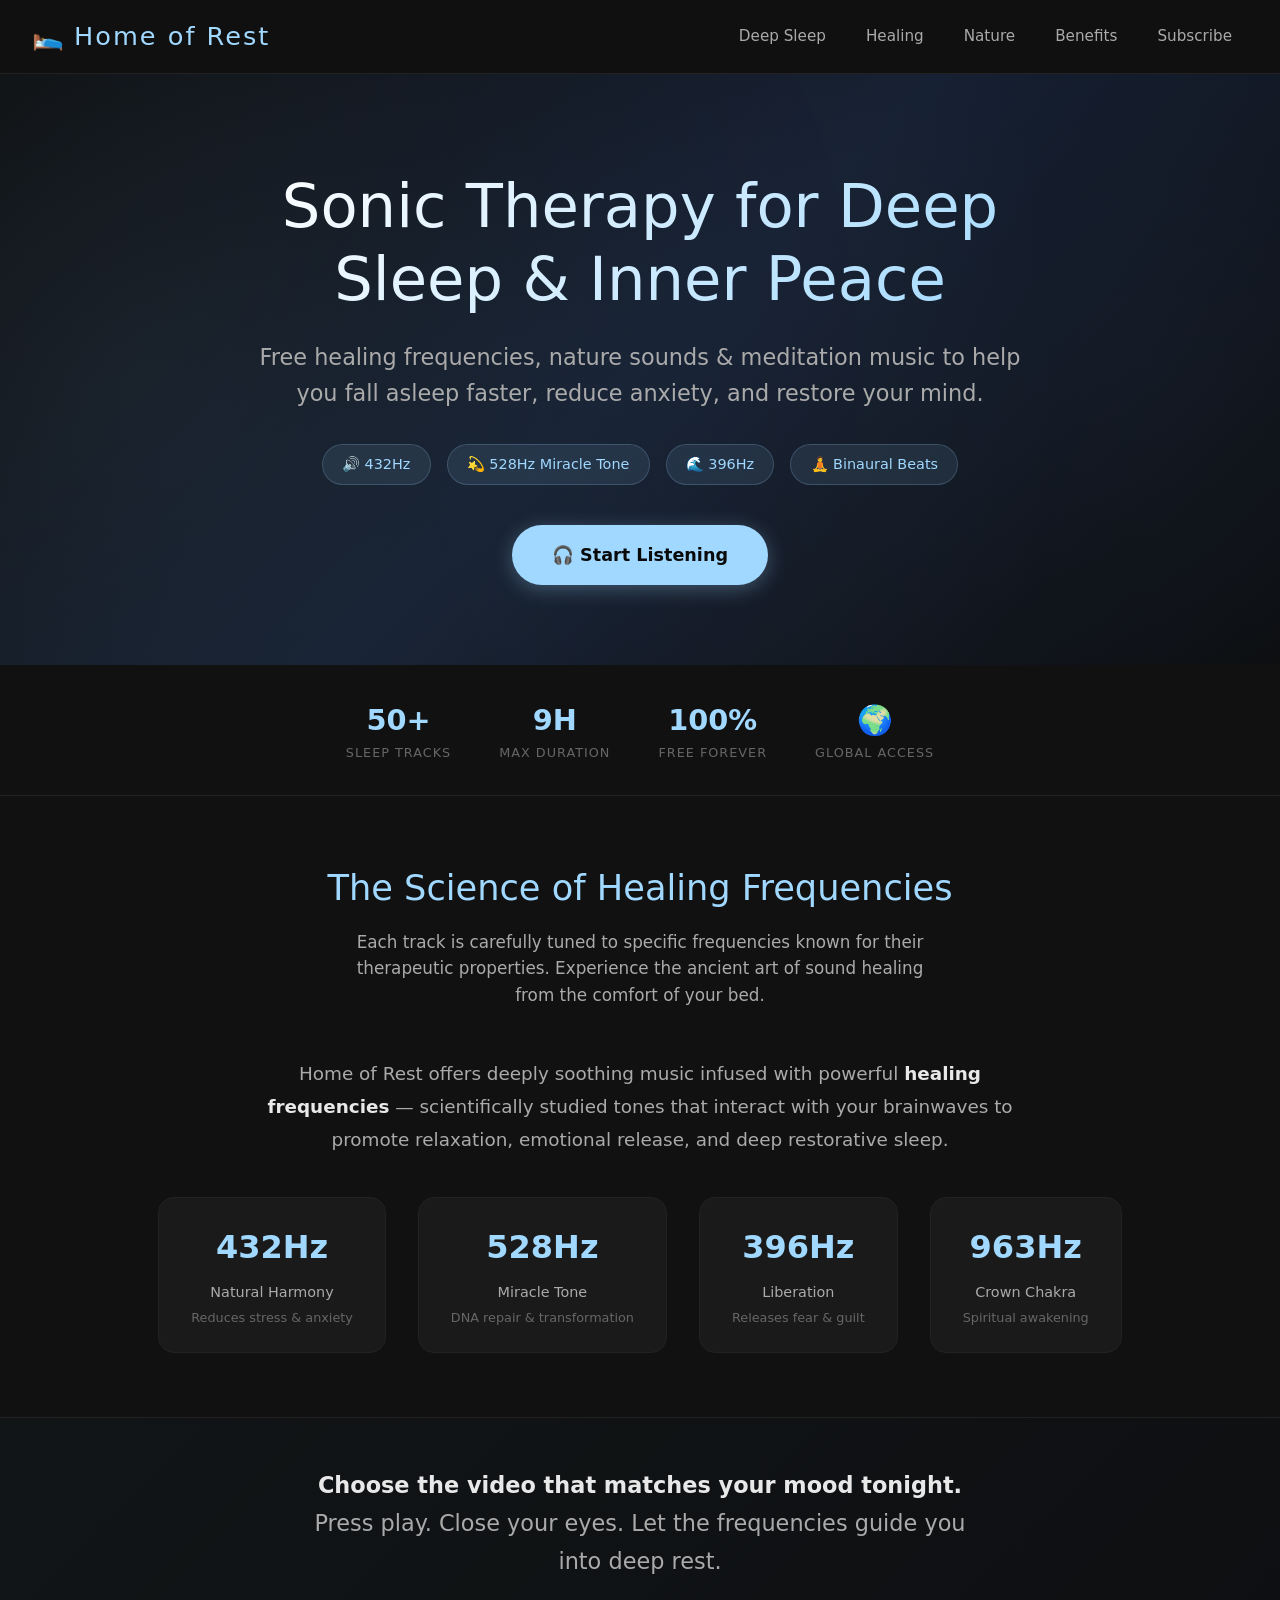
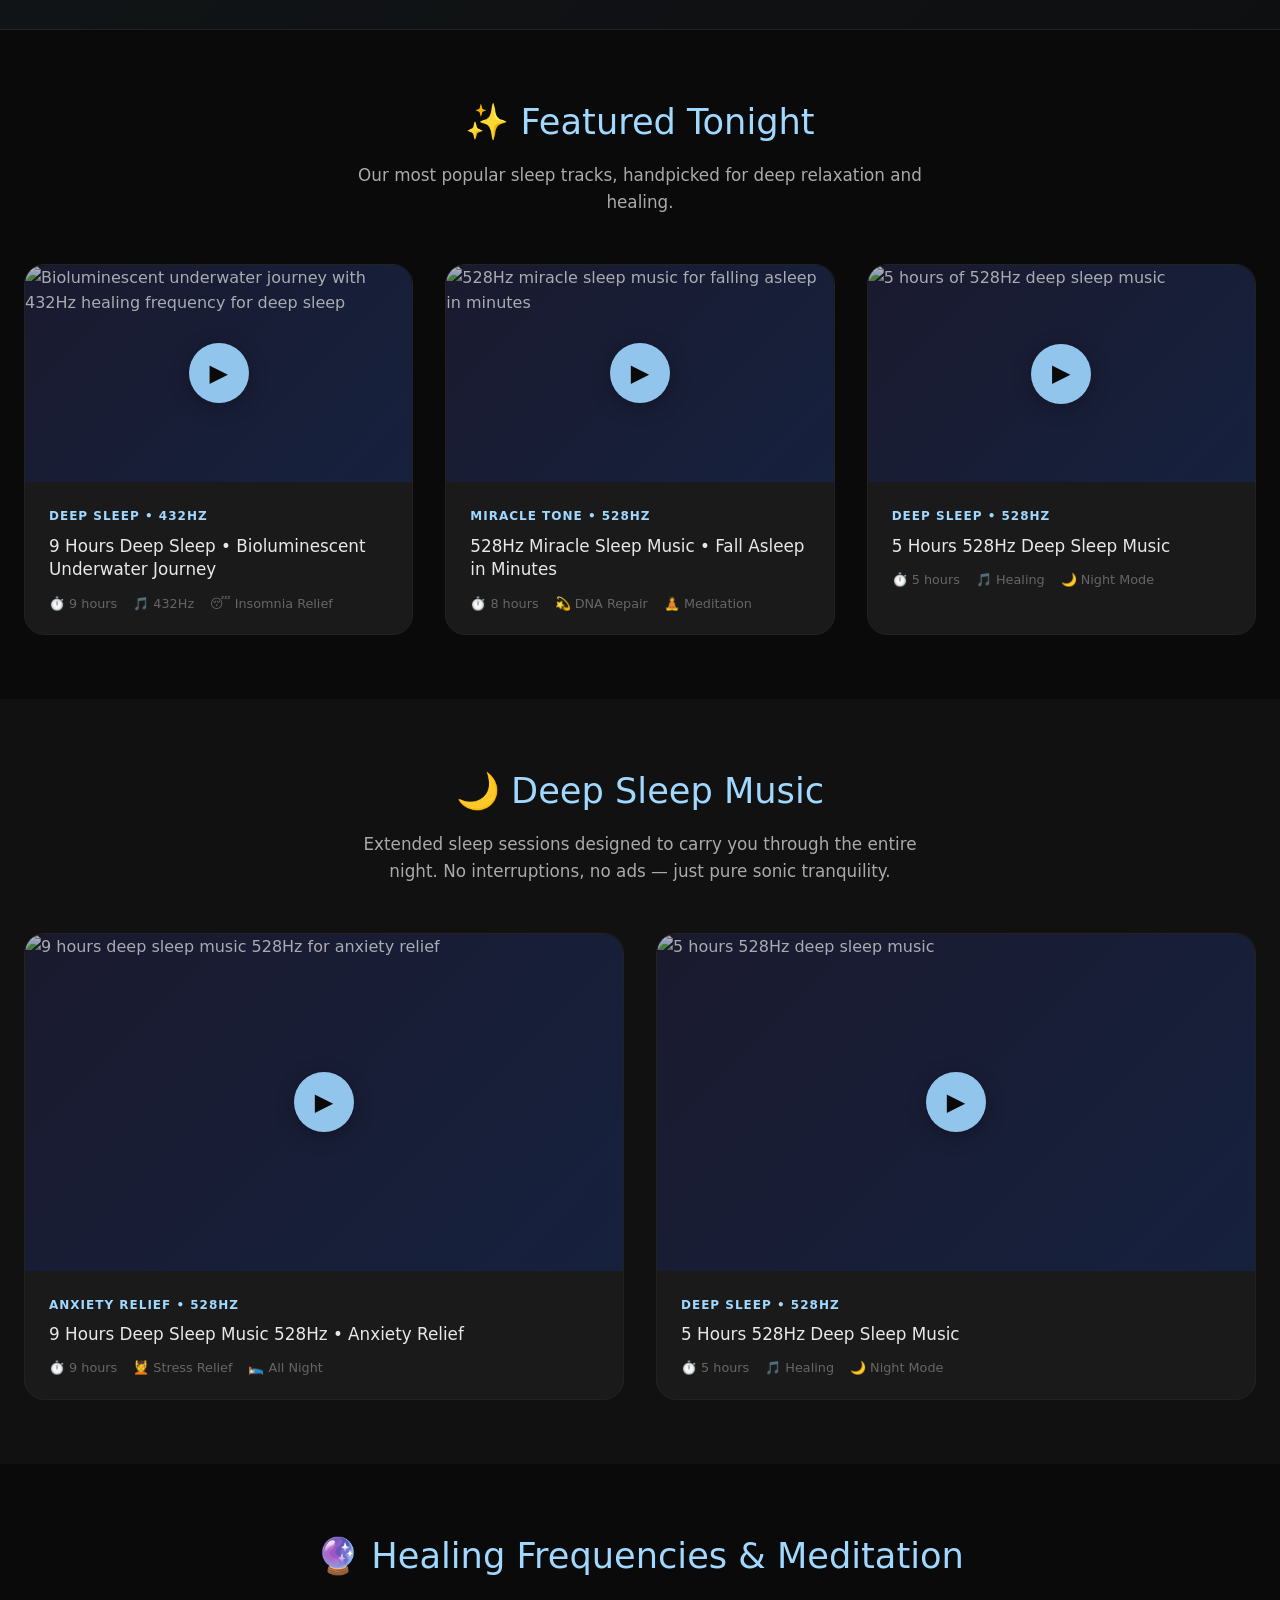
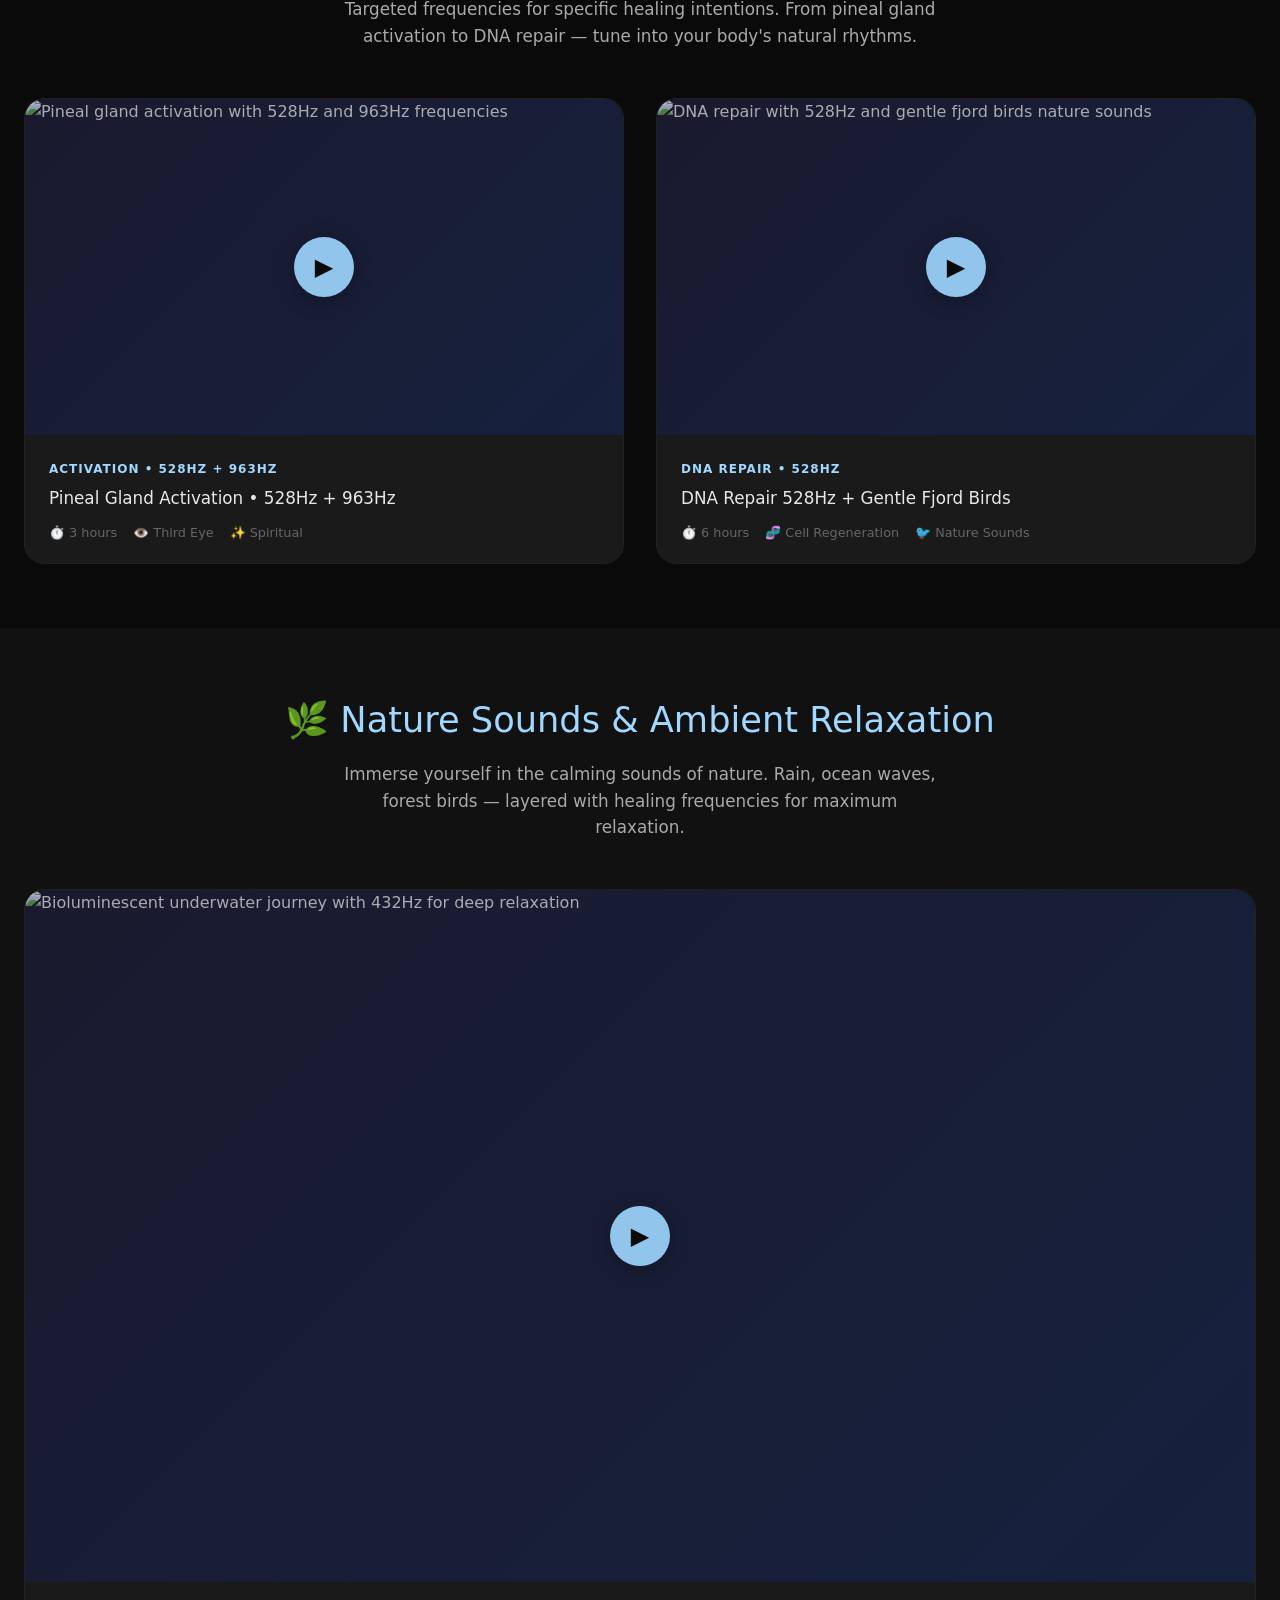
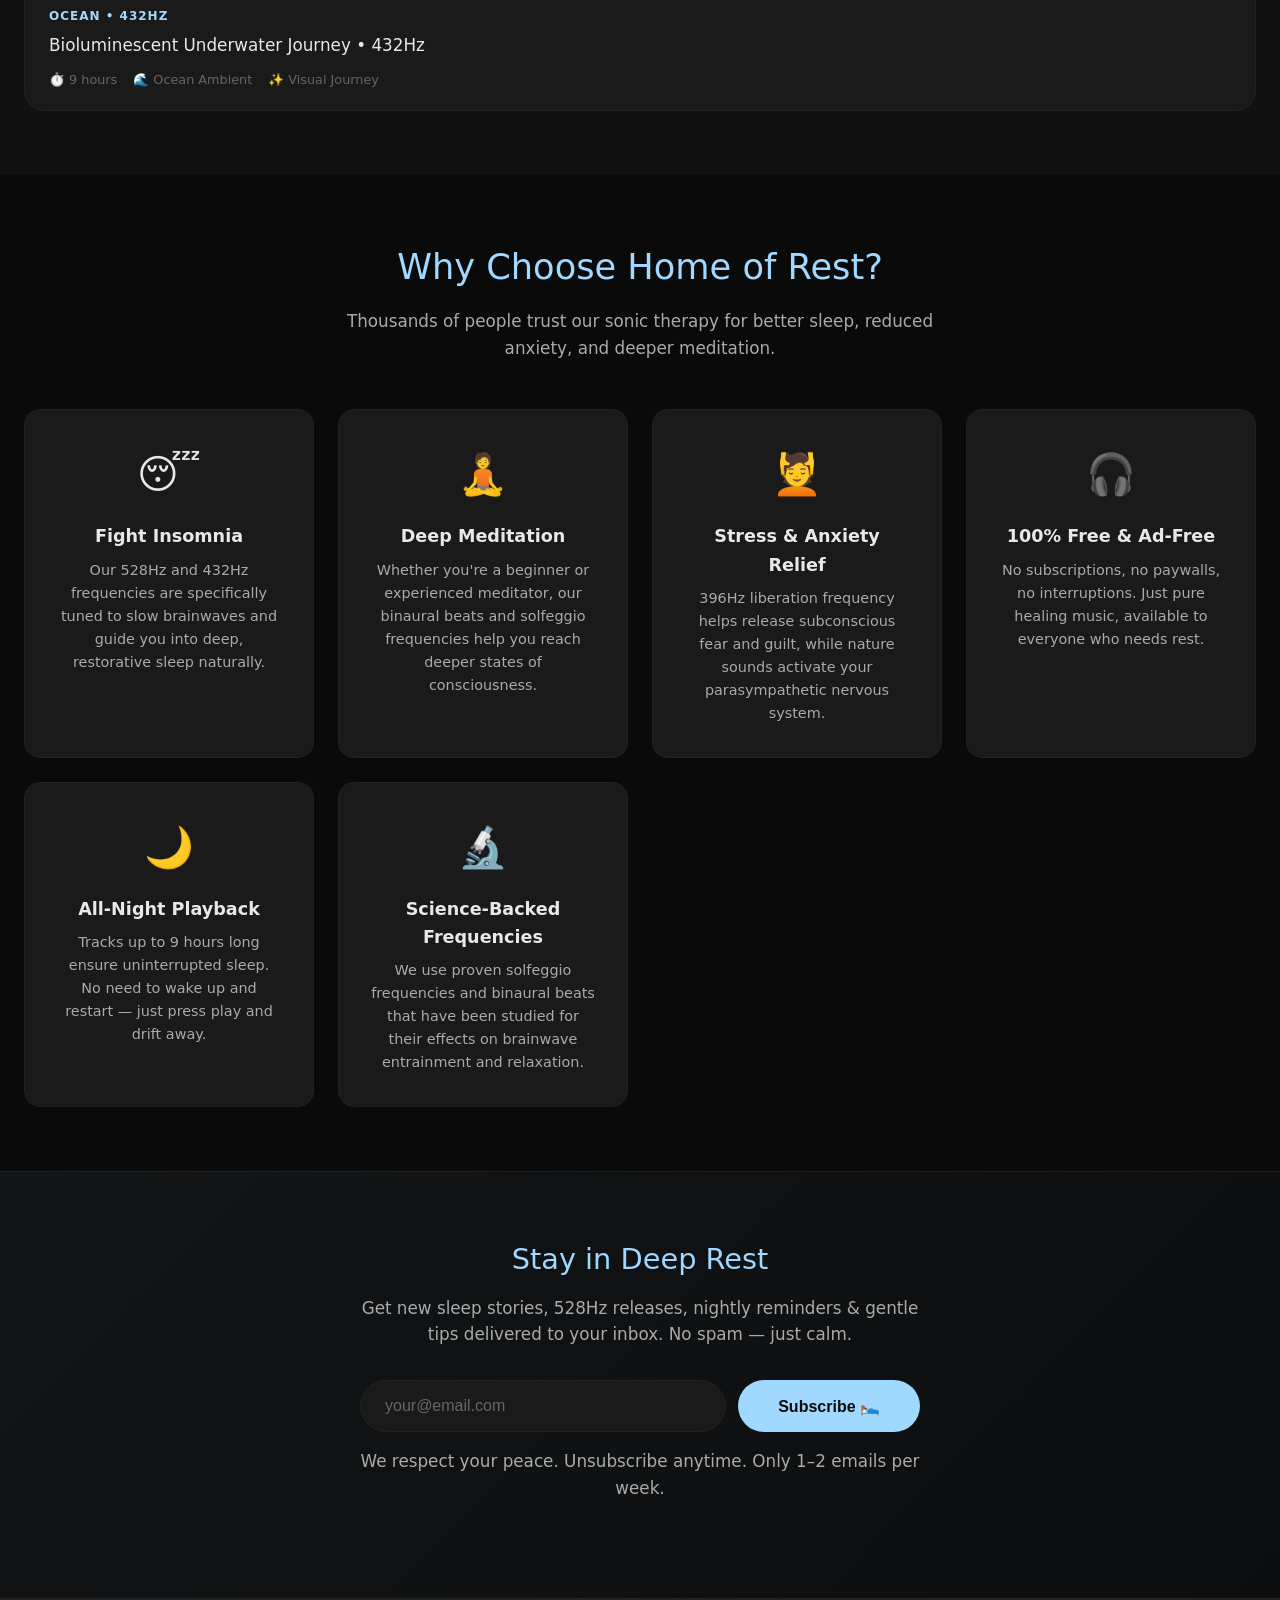
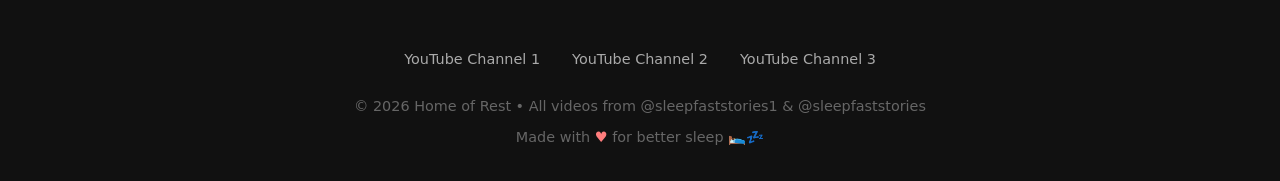
==== commit b01ad015: "Update index.html" ====
--- a/index.html
+++ b/index.html
@@ -1104,9 +1104,11 @@
 
   <footer role="contentinfo">
     <div class="footer-links">
-      <a href="/admin.html">Admin Portal</a>
+
       <a href="https://www.youtube.com/@sleepfaststories1" target="_blank" rel="noopener">YouTube Channel 1</a>
       <a href="https://www.youtube.com/@sleepfaststories" target="_blank" rel="noopener">YouTube Channel 2</a>
+      <a href="https://www.youtube.com/@Ocean4kUltraHD" target="_blank" rel="noopener">YouTube Channel 3</a>
+	  
     </div>
     <p>© 2026 Home of Rest • All videos from @sleepfaststories1 &amp; @sleepfaststories</p>
     <p style="margin-top:0.5rem;">Made with <span class="footer-heart">♥</span> for better sleep 🛌💤</p>
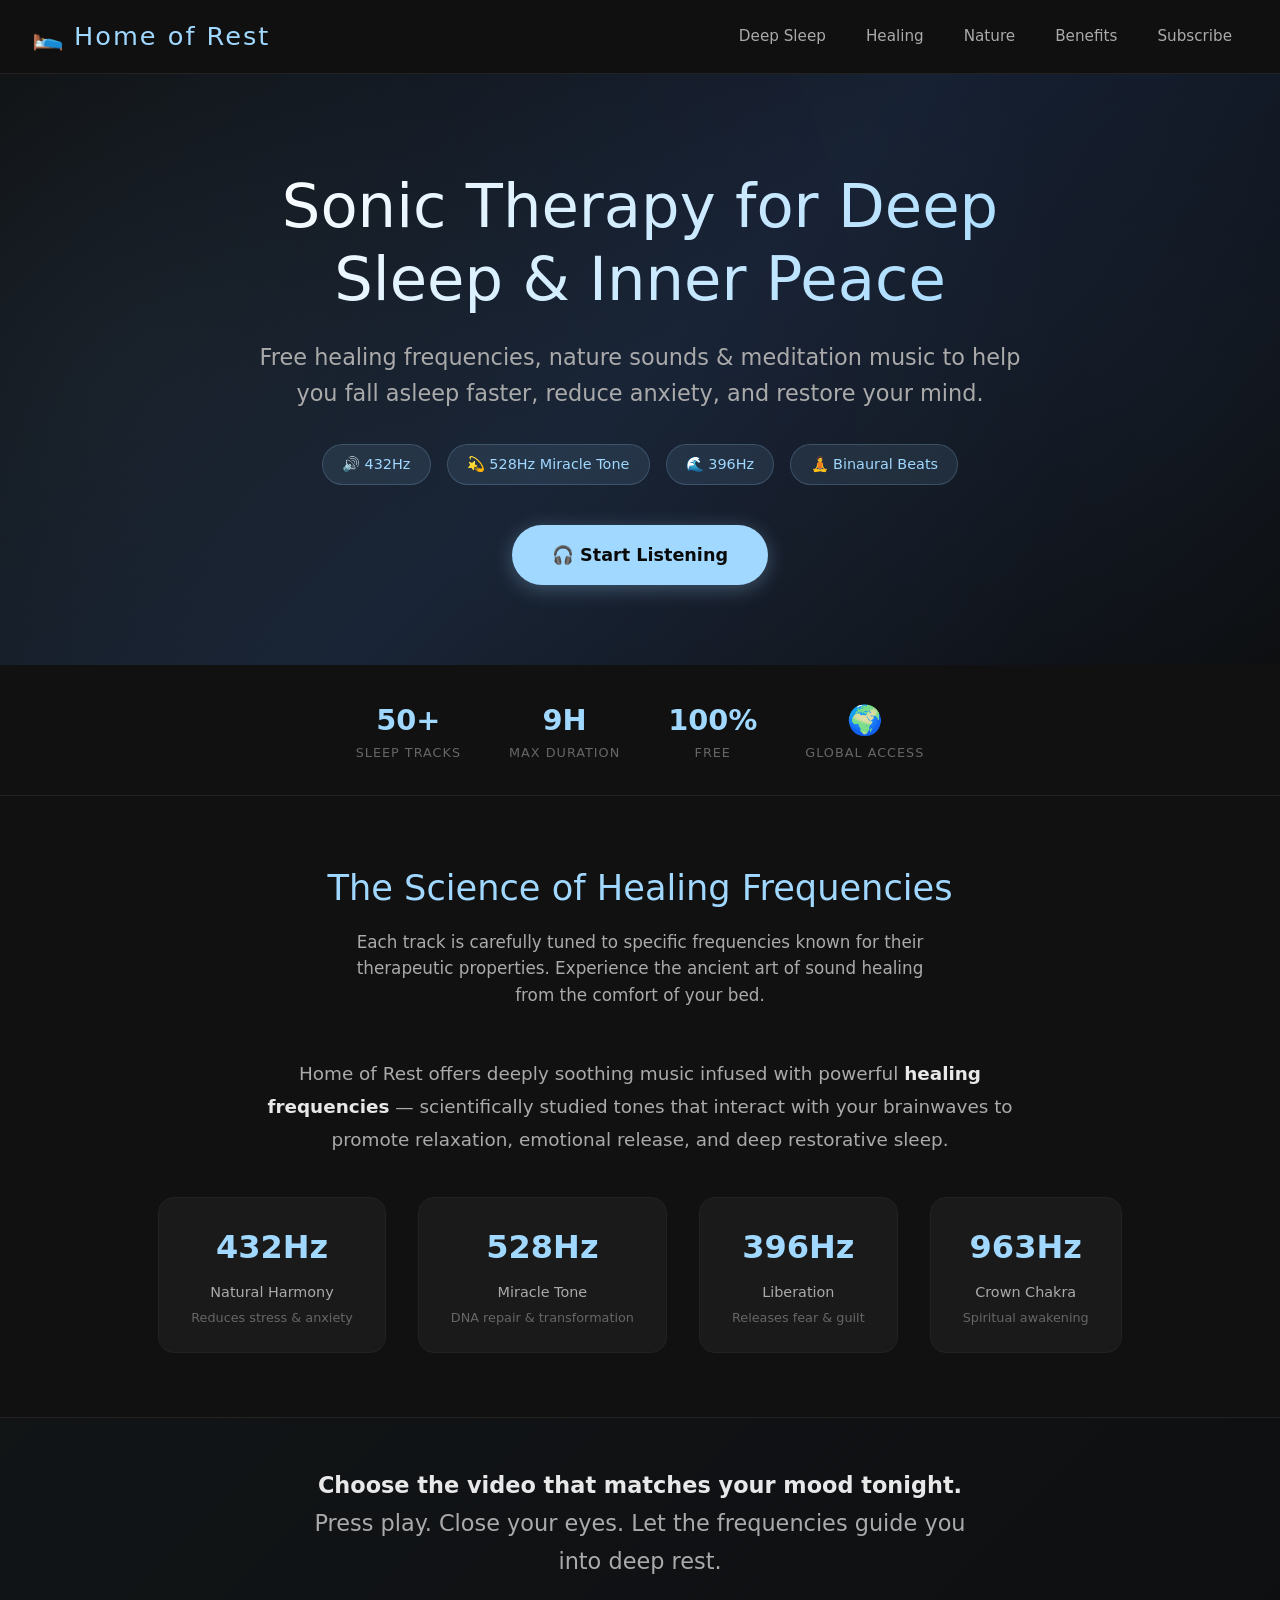
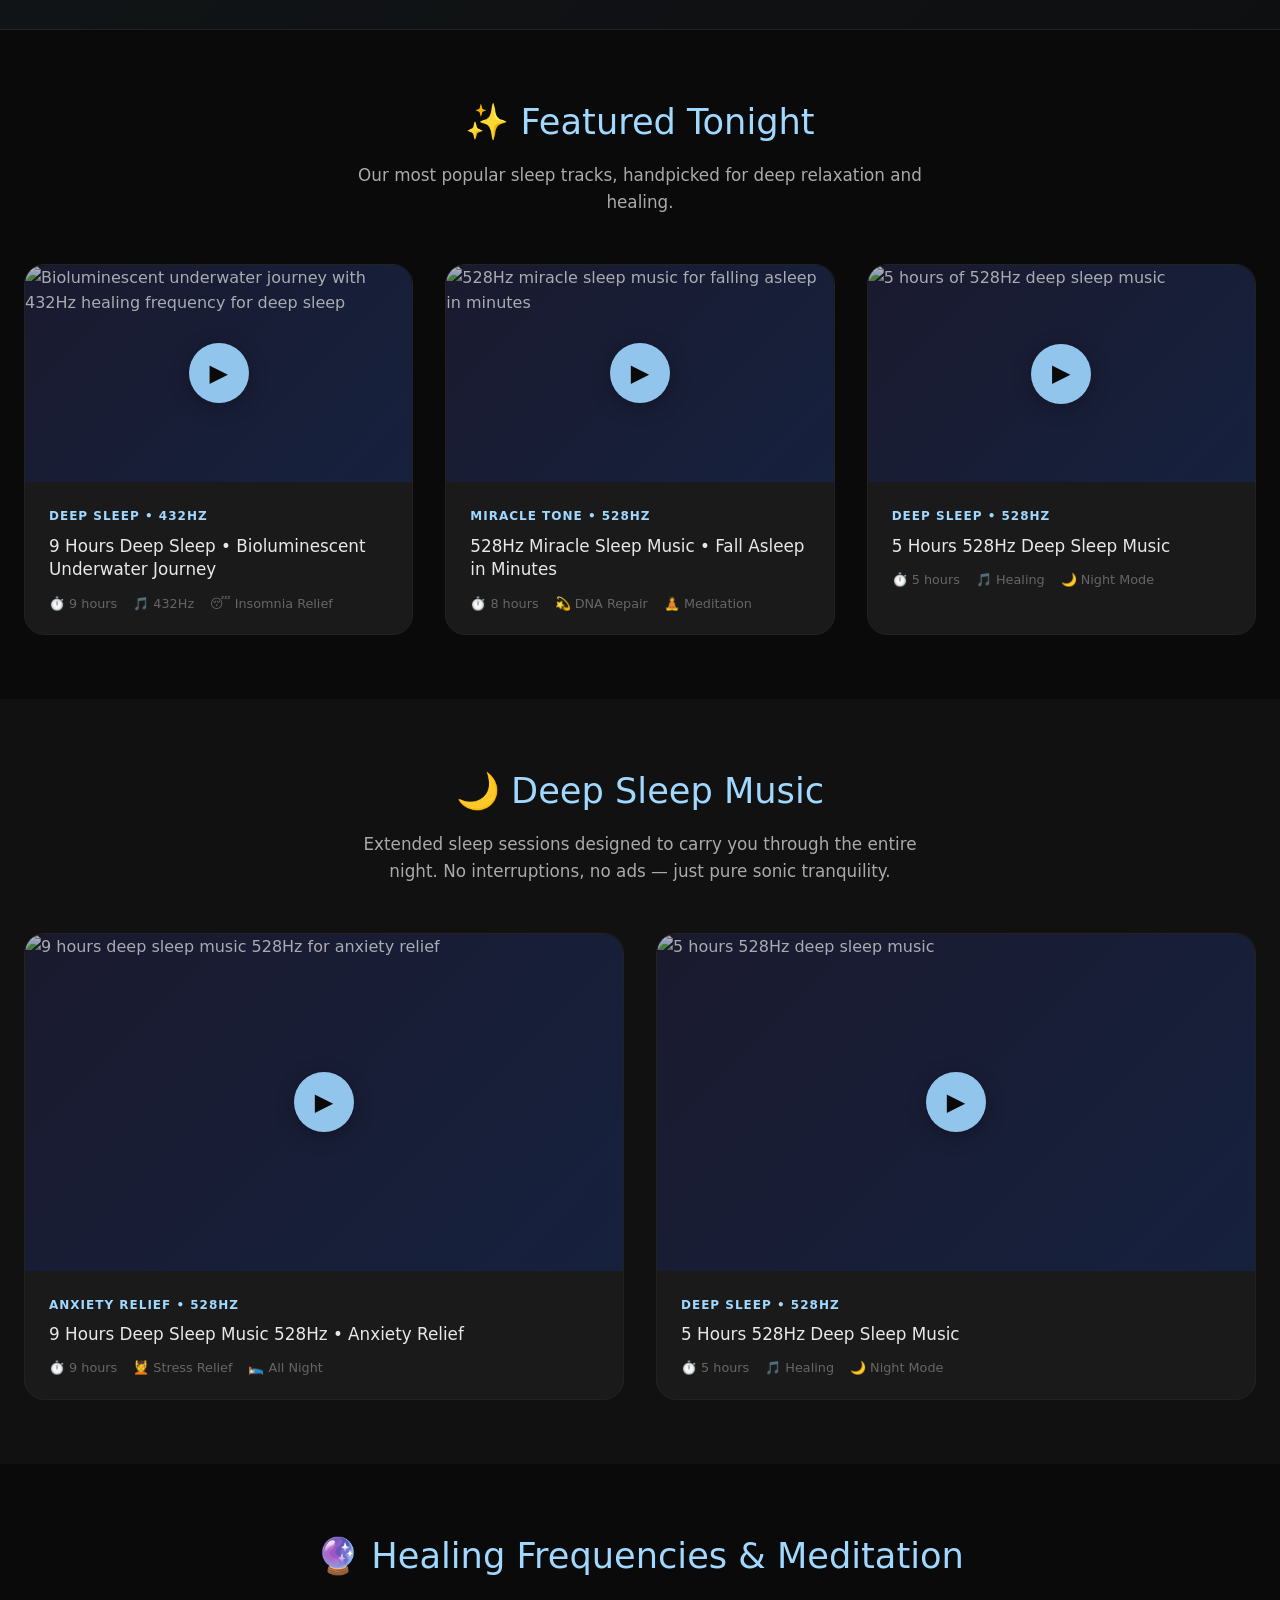
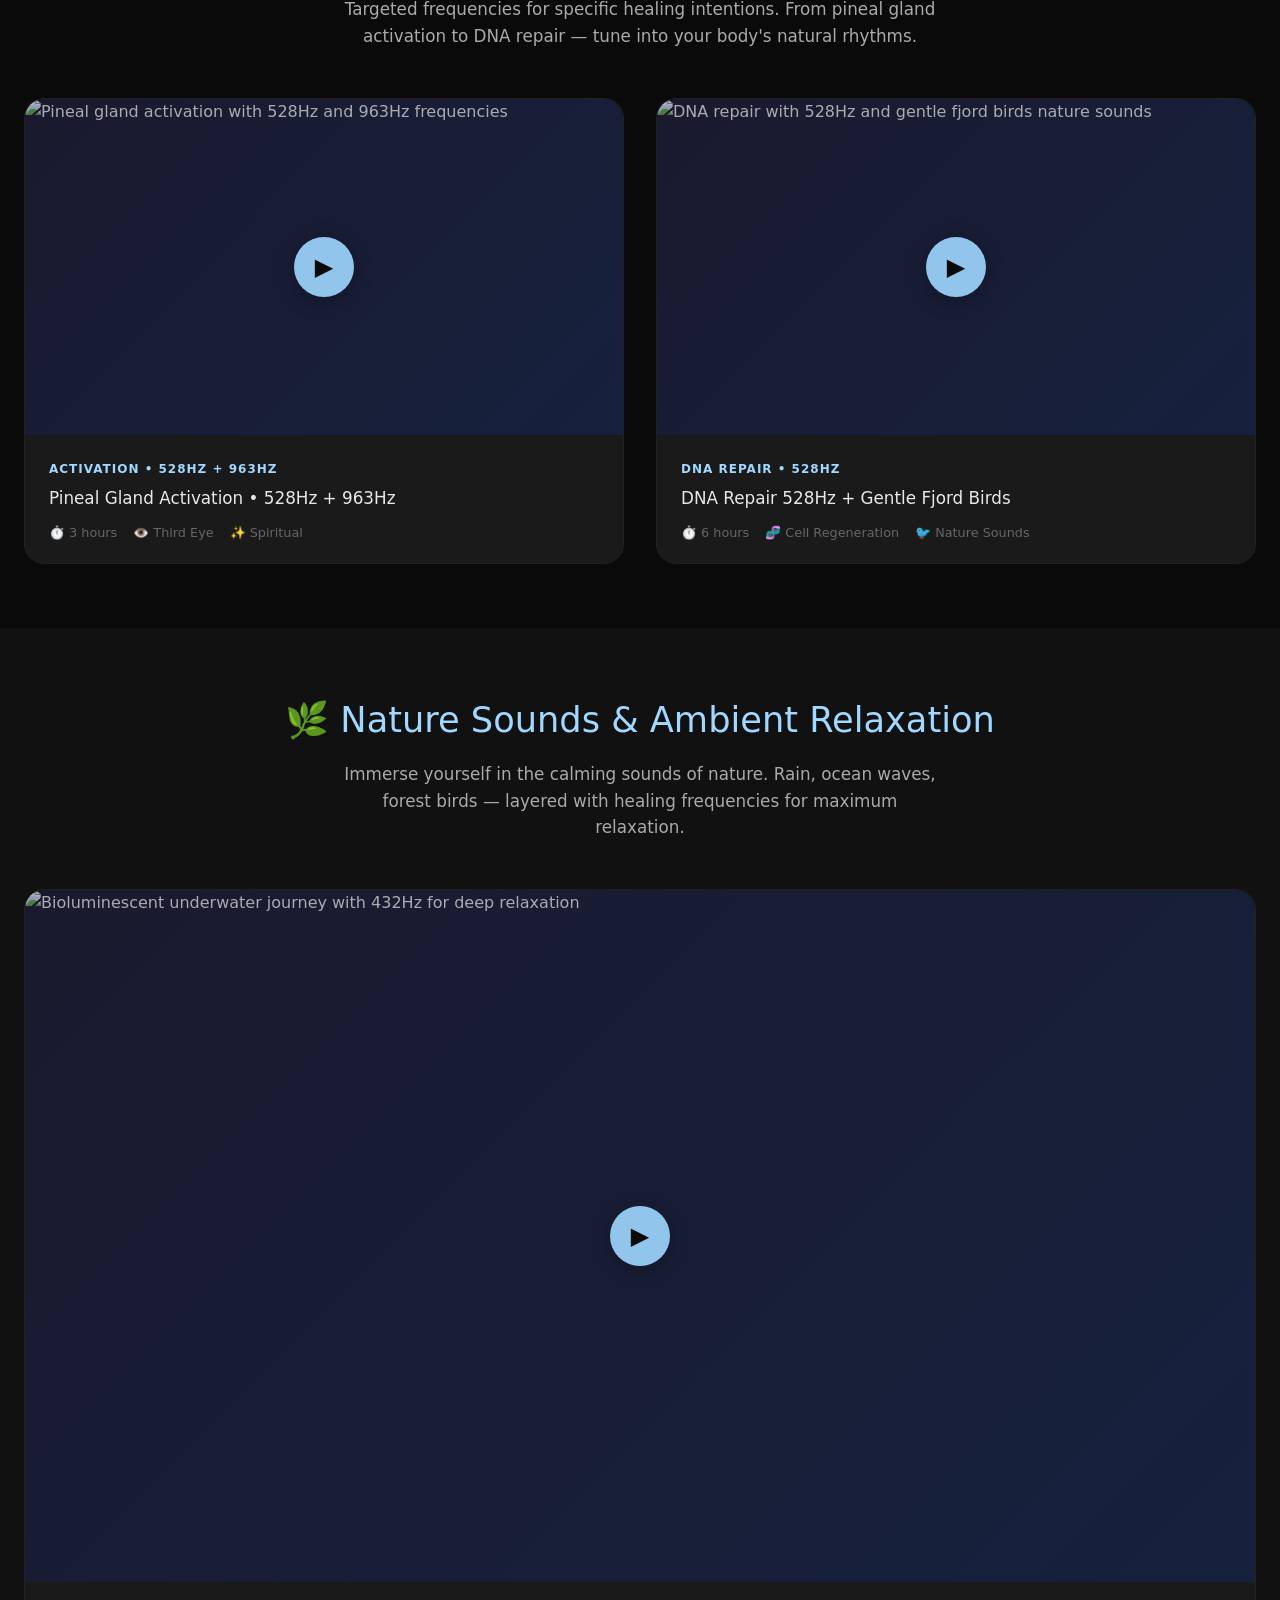
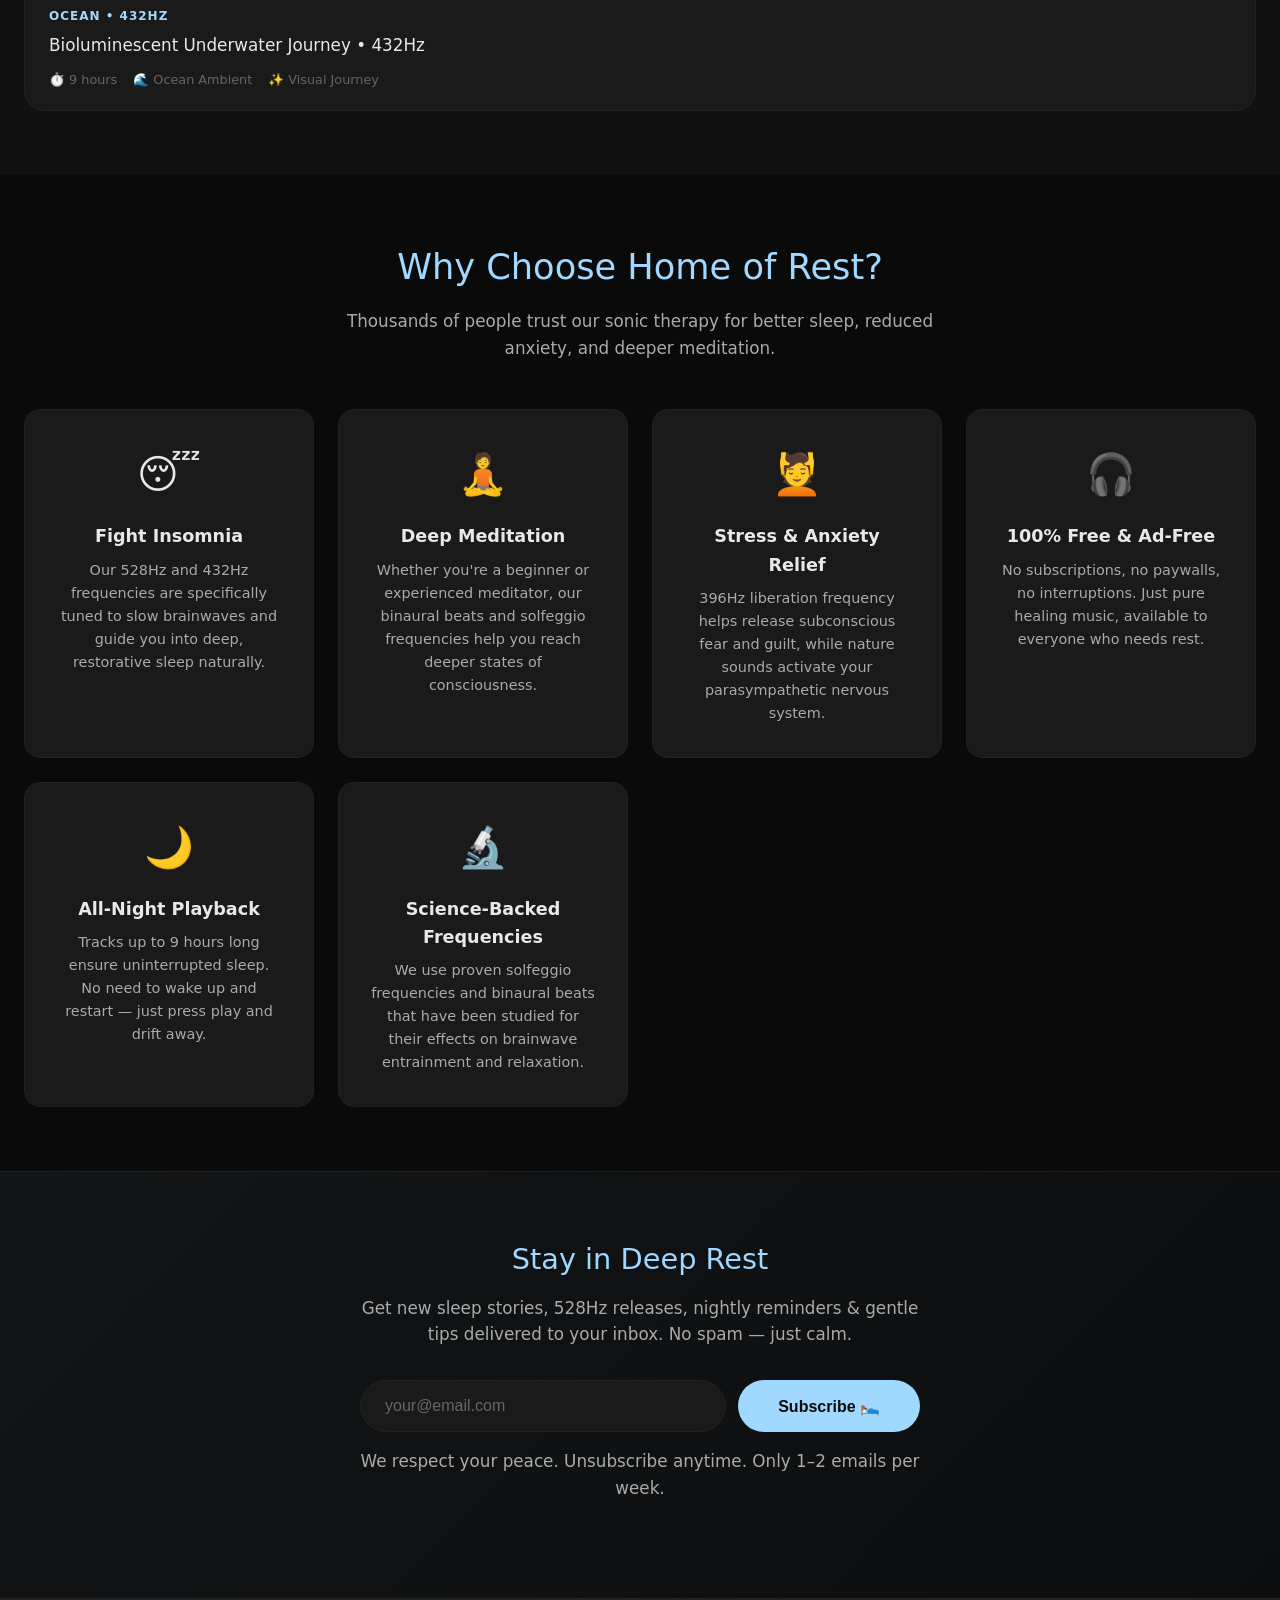
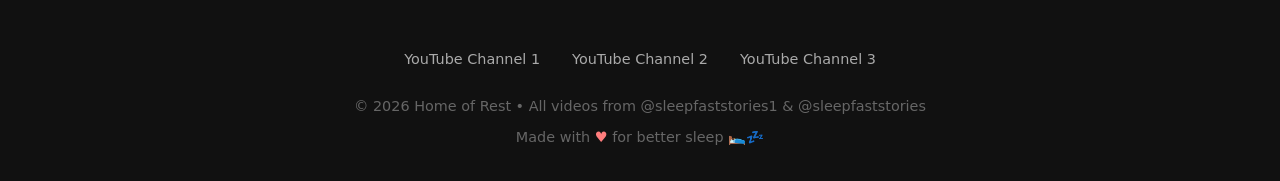
==== commit 1904f507: "Update index.html" ====
--- a/index.html
+++ b/index.html
@@ -9,22 +9,22 @@
   <title>Home of Rest 🛌 Deep Sleep Music | 528Hz Healing Frequencies & Relaxation</title>
   <meta name="description" content="Free deep sleep music with 432Hz, 528Hz & 396Hz healing frequencies. Sonic therapy for insomnia, anxiety relief, meditation, yoga & spa. Fall asleep in minutes with nature sounds & binaural beats.">
   <meta name="keywords" content="deep sleep music, 528Hz healing frequency, 432Hz meditation, sleep music for insomnia, healing frequencies, binaural beats, nature sounds sleep, anxiety relief music, spa music, yoga meditation music, sleep therapy, relaxation music, miracle tone 528Hz, DNA repair frequency, stress relief sounds">
-  <link rel="canonical" href="https://homeofrest.pages.dev/">
+  <link rel="canonical" href="https://homeofrest.com/">
 
   <!-- Open Graph / Facebook -->
   <meta property="og:type" content="website">
-  <meta property="og:url" content="https://homeofrest.pages.dev/">
+  <meta property="og:url" content="https://homeofrest.com/">
   <meta property="og:title" content="Home of Rest 🛌 Deep Sleep Music & Healing Frequencies">
   <meta property="og:description" content="Free sonic therapy with 432Hz, 528Hz & 396Hz healing frequencies. Deep sleep, meditation, anxiety relief & inner peace.">
-  <meta property="og:image" content="https://homeofrest.pages.dev/og-image.jpg">
+  <meta property="og:image" content="https://homeofrest.com/og-image.jpg">
   <meta property="og:site_name" content="Home of Rest">
 
   <!-- Twitter -->
   <meta property="twitter:card" content="summary_large_image">
-  <meta property="twitter:url" content="https://homeofrest.pages.dev/">
+  <meta property="twitter:url" content="https://homeofrest.com/">
   <meta property="twitter:title" content="Home of Rest 🛌 Deep Sleep Music & Healing Frequencies">
   <meta property="twitter:description" content="Free sonic therapy with 432Hz, 528Hz & 396Hz healing frequencies. Deep sleep, meditation, anxiety relief & inner peace.">
-  <meta property="twitter:image" content="https://homeofrest.pages.dev/og-image.jpg">
+  <meta property="twitter:image" content="https://homeofrest.com/og-image.jpg">
 
   <!-- Structured Data - Website -->
   <script type="application/ld+json">
@@ -32,11 +32,11 @@
     "@context": "https://schema.org",
     "@type": "WebSite",
     "name": "Home of Rest",
-    "url": "https://homeofrest.pages.dev/",
+    "url": "https://homeofrest.com/",
     "description": "Free deep sleep music with 432Hz, 528Hz & 396Hz healing frequencies for insomnia, anxiety relief, meditation and relaxation.",
     "potentialAction": {
       "@type": "SearchAction",
-      "target": "https://homeofrest.pages.dev/?q={search_term_string}",
+      "target": "https://homeofrest.com/?q={search_term_string}",
       "query-input": "required name=search_term_string"
     }
   }
@@ -48,8 +48,8 @@
     "@context": "https://schema.org",
     "@type": "Organization",
     "name": "Home of Rest",
-    "url": "https://homeofrest.pages.dev/",
-    "logo": "https://homeofrest.pages.dev/logo.png",
+    "url": "https://homeofrest.com/",
+    "logo": "https://homeofrest.com/logo.png",
     "sameAs": [
       "https://www.youtube.com/@sleepfaststories1",
       "https://www.youtube.com/@sleepfaststories"
@@ -746,7 +746,7 @@
       html { scroll-behavior: auto; }
     }
   </style>
-<base target="_blank">
+<base target="_self">
 </head>
 <body>
 
@@ -799,7 +799,7 @@
       </div>
       <div class="stat-item">
         <div class="stat-value">100%</div>
-        <div class="stat-label">Free Forever</div>
+        <div class="stat-label">Free </div>
       </div>
       <div class="stat-item">
         <div class="stat-value">🌍</div>
